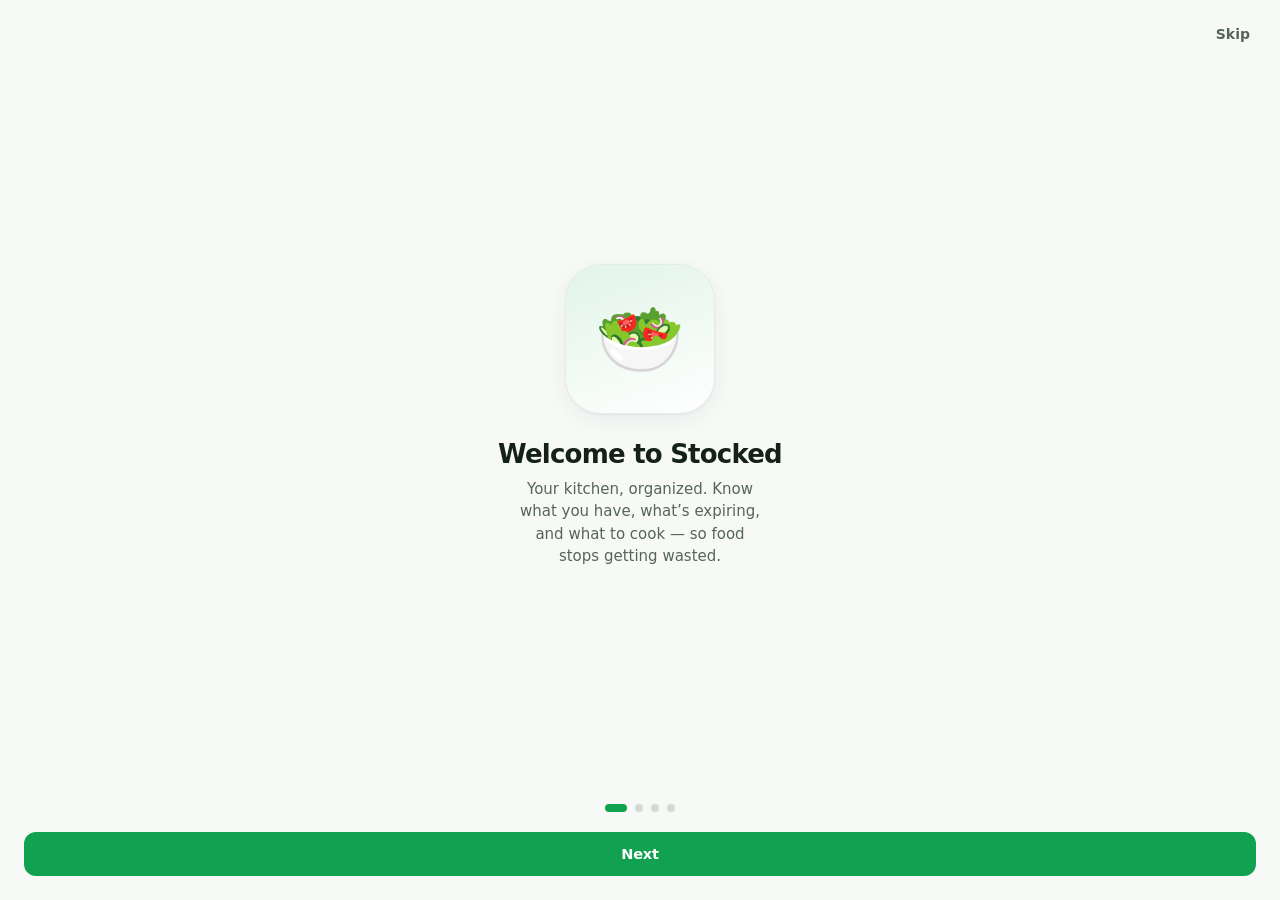
==== index.html @ 8c4aa9e8 "One search box for everything, and cover for the last four batches Search: the pantry box only ever " ====
<!DOCTYPE html>
<html lang="en">
<head>
<meta charset="utf-8">
<meta name="viewport" content="width=device-width, initial-scale=1, viewport-fit=cover">
<meta name="theme-color" content="#F7F9F7" media="(prefers-color-scheme: light)">
<meta name="theme-color" content="#0E1512" media="(prefers-color-scheme: dark)">
<meta name="apple-mobile-web-app-capable" content="yes">
<meta name="apple-mobile-web-app-status-bar-style" content="default">
<meta name="apple-mobile-web-app-title" content="Stocked">
<title>Stocked</title>
<link rel="manifest" href="manifest.webmanifest">
<!-- iOS uses this PNG for the Add-to-Home-Screen icon; it ignores the SVG in the manifest. -->
<link rel="apple-touch-icon" href="apple-touch-icon.png">
<style>
/* ============================================================
   SHELFLIFE — design system
   A clean, modern consumer app. One fresh-green brand colour on a
   soft, green-tinted white. Sans-serif for everything human; the
   mono face is kept only for dates, quantities and codes, where the
   tabular look reads like real packaging. Green is both the brand
   AND the "fresh/good" state — on purpose, the app IS freshness.
   Freshness signal stays a traffic light: green fresh, amber soon,
   red past. Soft elevation, generous radii, consistent spacing.
   ============================================================ */
:root{
  --void:#F7F9F7;       /* app background — clean near-white */
  --fog:#EEF2EE;        /* subtle fill — chips, thumbnails, wells */
  --shelf:#FFFFFF;      /* card surface */
  --rime:#E5ECE5;       /* hairline borders, dividers */
  --rime-hi:#D2DBD2;    /* stronger border */
  --frost:#14211A;      /* primary text — near-black green */
  --vapor:#55655B;      /* secondary text */
  --vapor-dim:#88968C;  /* tertiary text */

  --cold:#12A150;       /* BRAND green — primary actions, active nav, focus */
  --cold-2:#0C7D3C;     /* deeper green — gradients, pressed */
  --cold-soft:#E1F4E8;  /* green tint — soft fills, selected */
  --ink:#FFFFFF;        /* text that sits ON the green accent */
  --chill:#12A150;      /* good — success, nothing-missing */
  --thaw:#E2851F;       /* eat soon — amber */
  --thaw-soft:#FBEEDA;
  --spoil:#DE453D;      /* past date — red */
  --spoil-soft:#FBE5E4;
  --fresh:#2E8B57;      /* fresh — calm green (fresh rails) */

  --mono:ui-monospace,'SF Mono','Cascadia Mono','JetBrains Mono','Roboto Mono',Consolas,monospace;
  --sans:-apple-system,BlinkMacSystemFont,'SF Pro Text','Segoe UI',Roboto,system-ui,sans-serif;

  --pad:16px;
  --r:18px;             /* cards */
  --r-sm:12px;          /* buttons, inputs, small tiles */
  --nav-h:66px;
  --shadow-sm:0 1px 2px rgba(18,50,30,.06);
  --shadow:0 1px 2px rgba(18,50,30,.05),0 6px 20px rgba(18,50,30,.06);
  --shadow-lg:0 10px 34px rgba(18,50,30,.12);
  /* Neutral, not a green halo. Coloured glow shadows read as a template. */
  --shadow-fab:0 6px 16px rgba(18,50,30,.22);

  --glass:rgba(247,249,247,.85);    /* sticky header */
  --glass-nav:rgba(255,255,255,.92);
  --scrim:rgba(255,255,255,.94);    /* pills floating on a photo */
  --t-have-bg:#E8F3EC; --t-have:#1B6E42;
  --t-low-bg:#FDF0DC;  --t-low:#8A5A12;
  --t-out-bg:#FBE9E9;  --t-out:#9B2C2C;
  --t-miss-bg:#EDEFED; --t-miss:#5C6A5C;
}

/* ---- dark ----
   A kitchen at 11pm is the actual use case. Not an inversion: the greens are
   lifted so they still read as "fresh" on a dark ground, the card surface sits
   just above the page rather than below it, and the status colours keep their
   meaning instead of turning into neon. */
@media (prefers-color-scheme:dark){
  :root{
    --void:#0E1512; --fog:#1A241E; --shelf:#151E19; --rime:#243029; --rime-hi:#34423B;
    --frost:#E7EFE9; --vapor:#9AA89F; --vapor-dim:#74837A;
    --cold:#3CC974; --cold-2:#2FA95F; --cold-soft:#15291D; --ink:#07120B;
    --chill:#3CC974; --thaw:#E8A33F; --thaw-soft:#2A2114;
    --spoil:#EE6A60; --spoil-soft:#2C1A18; --fresh:#4FB47A;
    --shadow-sm:0 1px 2px rgba(0,0,0,.4); --shadow:0 2px 10px rgba(0,0,0,.45);
    --shadow-lg:0 12px 36px rgba(0,0,0,.55); --shadow-fab:0 6px 16px rgba(0,0,0,.5);
    --glass:rgba(14,21,18,.86); --glass-nav:rgba(17,25,21,.94); --scrim:rgba(12,20,16,.9);
    --t-have-bg:#14271B; --t-have:#63C98D;
    --t-low-bg:#2A2114;  --t-low:#D9A24B;
    --t-out-bg:#2B1816;  --t-out:#EE8478;
    --t-miss-bg:#212B25; --t-miss:#93A199;
  }
}
:root[data-theme="dark"]{
  --void:#0E1512; --fog:#1A241E; --shelf:#151E19; --rime:#243029; --rime-hi:#34423B;
  --frost:#E7EFE9; --vapor:#9AA89F; --vapor-dim:#74837A;
  --cold:#3CC974; --cold-2:#2FA95F; --cold-soft:#15291D; --ink:#07120B;
  --chill:#3CC974; --thaw:#E8A33F; --thaw-soft:#2A2114;
  --spoil:#EE6A60; --spoil-soft:#2C1A18; --fresh:#4FB47A;
  --shadow-sm:0 1px 2px rgba(0,0,0,.4); --shadow:0 2px 10px rgba(0,0,0,.45);
  --shadow-lg:0 12px 36px rgba(0,0,0,.55); --shadow-fab:0 6px 16px rgba(0,0,0,.5);
  --glass:rgba(14,21,18,.86); --glass-nav:rgba(17,25,21,.94); --scrim:rgba(12,20,16,.9);
  --t-have-bg:#14271B; --t-have:#63C98D;
  --t-low-bg:#2A2114;  --t-low:#D9A24B;
  --t-out-bg:#2B1816;  --t-out:#EE8478;
  --t-miss-bg:#212B25; --t-miss:#93A199;
}
:root[data-theme="light"]{
  --void:#F7F9F7; --fog:#EEF2EE; --shelf:#FFFFFF; --rime:#E5ECE5; --rime-hi:#D2DBD2;
  --frost:#14211A; --vapor:#55655B; --vapor-dim:#88968C;
  --cold:#12A150; --cold-2:#0C7D3C; --cold-soft:#E1F4E8; --ink:#FFFFFF;
  --chill:#12A150; --thaw:#E2851F; --thaw-soft:#FBEEDA;
  --spoil:#DE453D; --spoil-soft:#FBE5E4; --fresh:#2E8B57;
  --shadow-sm:0 1px 2px rgba(18,50,30,.06); --shadow-fab:0 6px 16px rgba(18,50,30,.22);
  --glass:rgba(247,249,247,.85); --glass-nav:rgba(255,255,255,.92); --scrim:rgba(255,255,255,.94);
  --t-have-bg:#E8F3EC; --t-have:#1B6E42;
  --t-low-bg:#FDF0DC;  --t-low:#8A5A12;
  --t-out-bg:#FBE9E9;  --t-out:#9B2C2C;
  --t-miss-bg:#EDEFED; --t-miss:#5C6A5C;
}
*{box-sizing:border-box;-webkit-tap-highlight-color:transparent}
html,body{margin:0;padding:0;background:var(--void);color:var(--frost);font-family:var(--sans);
  overscroll-behavior-y:contain;-webkit-font-smoothing:antialiased;text-rendering:optimizeLegibility}
/* The nav now floats clear of the bottom edge, so content has to clear the
   pill AND the gap under it, or the last card sits behind the glass. */
body{padding-bottom:calc(var(--nav-h) + env(safe-area-inset-bottom) + 24px);min-height:100dvh}
button{font-family:inherit;font-size:inherit;color:inherit;background:none;border:none;cursor:pointer}
input,select,textarea{font-family:var(--sans);font-size:16px;background:var(--shelf);color:var(--frost);
  border:1.5px solid var(--rime-hi);border-radius:var(--r-sm);padding:12px 13px;width:100%;transition:border-color .15s}
input:focus,select:focus,textarea:focus{outline:none;border-color:var(--cold)}
button:focus-visible{outline:2px solid var(--cold);outline-offset:2px}
::placeholder{color:var(--vapor-dim)}

/* ---- type ----
   Monospace is for DATA — barcodes, quantities, dates — where the tabular
   figures do real work. Using it for labels ("3× · COSTCO") is a developer
   habit that reads as a prototype, not a product. Labels are sans with tight
   tracking, which is what shipped apps use. */
.eyebrow{font-size:11px;letter-spacing:.07em;text-transform:uppercase;color:var(--vapor-dim);font-weight:700}
.code{font-family:var(--mono);font-variant-numeric:tabular-nums;font-size:.94em}
h1{font-size:22px;font-weight:800;letter-spacing:-.02em;margin:0;line-height:1.15}
h2{font-size:16px;font-weight:750;letter-spacing:-.01em;margin:0;color:var(--frost)}
h3{font-size:15px;font-weight:700;margin:0;letter-spacing:-.01em}
a{color:var(--cold);text-decoration:none}

/* ---- header ---- */
header{position:sticky;top:0;z-index:20;background:var(--glass);backdrop-filter:saturate(1.4) blur(16px);
  border-bottom:1px solid var(--rime);padding:calc(env(safe-area-inset-top) + 11px) var(--pad) 11px;
  display:flex;align-items:center;gap:9px}
header #title{font-size:20px;font-weight:800;letter-spacing:-.03em}
header .who{display:flex;align-items:center;gap:6px;font-size:18px;
  background:var(--shelf);border:1px solid var(--rime-hi);border-radius:999px;padding:4px 10px}
header #searchBtn{margin-left:auto}
header #searchBtn,header #cartBtn,header #setBtn{font-size:16px;background:var(--shelf);border:1px solid var(--rime);
  border-radius:999px;width:39px;height:39px;display:grid;place-items:center;box-shadow:var(--shadow-sm)}
header #searchBtn:active,header #cartBtn:active,header #setBtn:active{background:var(--fog)}
main{padding:var(--pad);max-width:660px;margin:0 auto}

/* ---- bottom nav, with a raised centre Scan button ---- */
/* A floating pill, not a bar welded to the bottom edge. Every current-looking
   app in the reference set (Grocery Map, Summo, Cozzo) does this, and the
   full-width bar is the single clearest "this was built in 2019" tell.
   The inset also stops the last list row from feeling guillotined. */
nav{position:fixed;bottom:calc(10px + env(safe-area-inset-bottom));left:12px;right:12px;z-index:20;
  height:var(--nav-h);border-radius:22px;background:var(--glass-nav);
  backdrop-filter:saturate(1.4) blur(20px);border:1px solid var(--rime);
  box-shadow:0 6px 24px rgba(18,50,30,.13);display:flex;padding:0 4px}
@media (prefers-color-scheme:dark){nav{box-shadow:0 6px 24px rgba(0,0,0,.45)}}
:root[data-theme="dark"] nav{box-shadow:0 6px 24px rgba(0,0,0,.45)}
nav button{flex:1;display:flex;flex-direction:column;align-items:center;justify-content:center;gap:4px;
  color:var(--vapor-dim);font-size:10px;font-weight:650;letter-spacing:.01em;
  border-radius:18px;margin:5px 2px}
nav button svg{width:23px;height:23px;stroke:currentColor;fill:none;stroke-width:1.7}
/* Five labels inside an inset pill is tight; a wrapping label pushes the row
   two lines tall and breaks the whole bar. Never wrap — shrink instead. */
nav button span{white-space:nowrap;max-width:100%;overflow:hidden;text-overflow:ellipsis}
nav button .ni{position:relative;display:block;line-height:0;overflow:visible}
nav button .nb{position:absolute;top:-4px;right:-9px;min-width:16px;height:16px;padding:0 4px;
  border-radius:999px;background:var(--thaw);color:#fff;font-size:9.5px;font-weight:800;
  display:grid;place-items:center;line-height:1;box-shadow:0 0 0 2px var(--glass-nav)}
/* Active tab is a filled pill, the way the references mark it — colour alone
   on a 10px label is not a strong enough signal at arm's length. */
nav button[aria-current="page"]{color:var(--cold);background:var(--cold-soft)}
nav button.fab svg{width:auto;height:24px;stroke:#fff;stroke-width:1.9;box-sizing:content-box;padding:13px;
  background:var(--cold);border-radius:50%;box-shadow:var(--shadow-fab);
  margin-top:-20px;border:4px solid var(--void)}
nav button.fab{color:var(--cold)}
nav button.fab[aria-current="page"] svg{filter:brightness(1.05)}

/* ---- item row: photo, name, freshness rail + date stamp ---- */
.item{position:relative;display:flex;align-items:center;gap:12px;background:var(--shelf);
  border:1px solid var(--rime);border-radius:var(--r);padding:11px 12px 11px 18px;margin-bottom:9px;
  overflow:hidden}
.item::before{content:"";position:absolute;left:0;top:0;bottom:0;width:5px;background:var(--rail,var(--vapor-dim))}
.item .thumb{position:relative;width:48px;height:48px;flex:0 0 auto;border-radius:12px;overflow:hidden;
  background:var(--fog);border:1px solid var(--rime);display:grid;place-items:center}
/* contain + a little padding, to match the big tiles exactly. With cover the
   same photo was centre-cropped here and whole there, so flipping between
   photo and compact view reframed everything.
   Pinned with position:absolute because the parent is a place-items:center
   grid — a centred grid item is sized by its CONTENT, so height:100% never
   resolved, the image laid out at its natural aspect and simply overflowed
   the box to be clipped. object-fit had nothing to act on. */
.item .thumb img{position:absolute;inset:0;width:100%;height:100%;object-fit:contain;display:block;padding:3px}
.item .thumb .ph{font-size:18px;font-weight:700;color:var(--vapor-dim);text-transform:uppercase}
.item .thumb .emoji{font-size:26px;line-height:1}
.item .body{flex:1;min-width:0}
.item .nm{font-size:15px;font-weight:650;letter-spacing:-.01em;white-space:nowrap;overflow:hidden;text-overflow:ellipsis}
.item .meta{display:flex;gap:8px;align-items:baseline;margin-top:3px}
.stamp{font-size:11.5px;letter-spacing:0;color:var(--rail,var(--vapor));font-weight:650}
.qty{font-size:11.5px;color:var(--vapor);white-space:nowrap;font-variant-numeric:tabular-nums}
.item .act{display:flex;gap:6px;flex-shrink:0}
.item .act button{width:35px;height:35px;border:1px solid var(--rime-hi);border-radius:10px;
  display:grid;place-items:center;color:var(--vapor);font-size:17px;line-height:1;background:var(--shelf)}
.item .act button:active{background:var(--fog)}
.item .act button.plus{color:var(--cold);border-color:var(--cold);background:var(--cold-soft)}

.pips{display:inline-flex;gap:2px;vertical-align:middle}
.pips i{width:5px;height:12px;border-radius:2px;background:var(--rime-hi)}
.pips i.on{background:var(--rail,var(--cold))}

/* ---- cards & buttons ---- */
.card{background:var(--shelf);border:1px solid var(--rime);border-radius:var(--r);padding:16px;margin-bottom:11px}
/* Flat fill, no gradient, no coloured glow. A green button that casts a green
   shadow is a template signature — real buttons cast neutral shadows or none. */
.btn{background:var(--cold);color:var(--ink);border-radius:var(--r-sm);padding:14px 16px;
  font-size:14.5px;font-weight:700;letter-spacing:-.01em;width:100%;
  display:flex;align-items:center;justify-content:center;gap:9px;
  text-align:center;transition:transform .08s,filter .12s;box-shadow:none}
.btn.ghost{background:var(--shelf);color:var(--frost);border:1.5px solid var(--rime-hi);box-shadow:none}
.btn.cold{background:var(--cold);color:var(--ink);box-shadow:none}
.btn.danger{color:var(--spoil);border-color:var(--t-out-bg);background:var(--shelf)}
/* Sheet menus read as a list of choices, so they left-align with the icon
   acting as the bullet — the pattern every iOS/Android action sheet uses. */
.btn.left{justify-content:flex-start;gap:12px;padding-left:15px}
.btn.ghost.on{border-color:var(--cold);color:var(--cold);background:var(--cold-soft)}
/* Appearance options: a real labelled choice rather than three bare chips, so
   "Match my phone" doesn't need guessing at. */
/* text-align:left is not redundant: .btn centres its text, and .left only
   changes the flex justification, so without this the labels sat centred
   next to a left-hand tick. */
.topt{height:auto;padding:12px 14px;margin-bottom:8px;align-items:flex-start;gap:11px;font-weight:600;text-align:left}
.topt .tk{width:20px;flex:0 0 auto;display:grid;place-items:center;color:var(--cold);margin-top:1px}
.topt b{display:block;font-size:14.5px;font-weight:750}
.topt .td{display:block;font-size:12.5px;font-weight:500;color:var(--vapor);line-height:1.45;margin-top:2px;white-space:normal}
.topt.on .td{color:var(--cold)}
.btn.ghost.on .ico{fill:currentColor}
.ico{flex:0 0 auto;display:block}
.chip .ico,.sect .ico{margin-right:-1px}
.btn.sm{padding:10px 12px;font-size:13px;border-radius:10px;width:auto}
.btn:active{transform:translateY(1px)}
.btn.cold:active{filter:brightness(.96)}
.btn:disabled{opacity:.45}
.row{display:flex;gap:9px}
.aisle-drag{cursor:grab}
.aisle-drag .grip{color:var(--vapor-dim);display:flex;flex:0 0 auto;touch-action:none}
.aisle-drag.dragging{opacity:.4}
.aisle-drag.drag-over{background:var(--fog);border-radius:var(--r-sm)}
label{display:block;margin-bottom:15px}
label .lbl{font-size:11px;font-weight:700;letter-spacing:.02em;text-transform:uppercase;color:var(--vapor);display:block;margin-bottom:7px}

.chips{display:flex;gap:7px;overflow-x:auto;padding:2px 0 11px;scrollbar-width:none;-webkit-overflow-scrolling:touch}
.chips::-webkit-scrollbar{display:none}
.chip{flex-shrink:0;font-size:12.5px;font-weight:650;padding:8px 14px;border-radius:999px;
  border:1.5px solid var(--rime-hi);color:var(--vapor);white-space:nowrap;background:var(--shelf);
  display:inline-flex;align-items:center;gap:5px}
.chip[aria-pressed="true"]{background:var(--cold);color:var(--ink);border-color:var(--cold)}

/* Quieter than the usual generated empty state: a muted icon at text scale,
   one line of plain fact, and a single action if there is one. A 58px emoji
   over two lines of encouragement is decoration where an instruction belongs. */
.empty{text-align:center;padding:46px 20px;color:var(--vapor-dim)}
.empty .ei{width:34px;height:34px;margin:0 auto 12px;color:var(--rime-hi)}
.empty .ei svg{width:34px;height:34px;stroke-width:1.4}
.empty .big{font-size:15.5px;font-weight:700;color:var(--frost);margin-bottom:5px;letter-spacing:-.01em}
.empty .sub{font-size:13.5px;line-height:1.5;max-width:32ch;margin:0 auto}

/* ---- home dashboard ---- */
.greet{margin:2px 0 16px}
.greet .hi{font-size:24px;font-weight:800;letter-spacing:-.03em}
.greet .dt{font-size:13px;color:var(--vapor);font-weight:600;margin-top:2px}
.stats{display:grid;grid-template-columns:repeat(3,1fr);gap:10px;margin-bottom:22px}
.stat{background:var(--shelf);border:1px solid var(--rime);border-radius:var(--r);padding:14px 12px;text-align:center}
.stat .num{font-size:24px;font-weight:800;letter-spacing:-.03em;font-variant-numeric:tabular-nums;line-height:1}
.stat .lbl{font-size:10.5px;font-weight:700;letter-spacing:.03em;text-transform:uppercase;color:var(--vapor-dim);margin-top:6px}
/* ---- dashboard: at a glance ----
   Four hard numbers above the fold. "Rescued" is the one that means the app
   did something — food you finished before it turned, counted for the month. */
.glance{display:grid;grid-template-columns:repeat(4,1fr);gap:1px;background:var(--rime);
  border:1px solid var(--rime);border-radius:var(--r);overflow:hidden;margin-bottom:22px}
.glance .gc{background:var(--shelf);padding:13px 8px;text-align:center}
.glance .gn{font-size:21px;font-weight:800;letter-spacing:-.035em;font-variant-numeric:tabular-nums;line-height:1}
.glance .gl{font-size:10px;font-weight:700;letter-spacing:.05em;text-transform:uppercase;
  color:var(--vapor-dim);margin-top:6px}

/* quick capture — the three ways in, always one tap from the home screen */
.qa{display:grid;grid-template-columns:repeat(3,1fr);gap:9px;margin-bottom:14px}
.qa button{background:var(--shelf);border:1px solid var(--rime);border-radius:var(--r-sm);
  padding:13px 6px;display:flex;flex-direction:column;align-items:center;gap:7px;
  font-size:12px;font-weight:700;color:var(--frost)}
.qa button:active{background:var(--fog)}
.qa button .ico{color:var(--cold)}

.section{margin-bottom:24px}
.section-head{display:flex;align-items:baseline;justify-content:space-between;margin:0 0 11px}
.section-head .more{font-size:13px;font-weight:650;color:var(--cold)}
.hscroll{display:flex;gap:11px;overflow-x:auto;scrollbar-width:none;-webkit-overflow-scrolling:touch;margin:0 calc(var(--pad)*-1);padding:2px var(--pad) 6px}
.hscroll::-webkit-scrollbar{display:none}
.foodcard{flex:0 0 118px;background:var(--shelf);border:1px solid var(--rime);border-radius:var(--r);overflow:hidden}
.foodcard .top{position:relative;height:80px;display:grid;place-items:center;background:var(--fog);font-size:38px}
.foodcard .top img{position:absolute;inset:0;width:100%;height:100%;object-fit:contain;padding:5px}
.foodcard .lo{padding:9px 10px 11px}
.foodcard .fn{font-size:13px;font-weight:650;white-space:nowrap;overflow:hidden;text-overflow:ellipsis;letter-spacing:-.01em}
.foodcard .fd{font-size:11px;font-weight:650;margin-top:3px;letter-spacing:0}
.qa{display:grid;grid-template-columns:repeat(4,1fr);gap:10px}
.qa button{background:var(--shelf);border:1px solid var(--rime);border-radius:var(--r);padding:14px 6px 11px;
  display:flex;flex-direction:column;align-items:center;gap:7px;box-shadow:var(--shadow-sm)}
.qa button:active{background:var(--fog)}
.qa .qi{width:42px;height:42px;border-radius:13px;display:grid;place-items:center;background:var(--cold-soft);font-size:20px}
.qa .ql{font-size:11px;font-weight:650;color:var(--frost);letter-spacing:-.01em}

/* ---- pills (missing / uses) ---- */
.pill{display:inline-block;font-size:11.5px;font-weight:600;padding:4px 10px;border-radius:999px;margin:0 5px 5px 0;
  background:var(--fog);color:var(--vapor)}
.pill.miss{background:var(--thaw-soft);color:var(--thaw)}
.pill.ok{background:var(--cold-soft);color:var(--cold)}

/* ---- recipe cards ---- */
.recipe-card{background:var(--shelf);border:1px solid var(--rime);border-radius:var(--r);overflow:hidden;margin-bottom:12px}
.recipe-card .banner{height:120px;display:flex;align-items:center;justify-content:center;font-size:46px;
  background:linear-gradient(150deg,var(--cold-soft),var(--shelf));position:relative}
.recipe-card .banner.photo{background-size:cover;background-position:center;background-repeat:no-repeat}
.recipe-card .banner .badge{position:absolute;top:10px;right:10px;font-size:11px;font-weight:700;padding:5px 10px;border-radius:999px;background:var(--scrim);box-shadow:var(--shadow-sm)}
.recipe-card .banner .badge.ok{color:var(--cold-2)}
.recipe-card .banner .badge.miss{color:var(--t-low)}
/* the have/total ratio, bottom-left of the photo where it can't fight the badge */
.recipe-card .banner .ratio{position:absolute;bottom:10px;left:10px;font-size:12px;font-weight:800;
  padding:4px 9px;border-radius:999px;background:rgba(20,33,26,.82);color:#fff;
  font-variant-numeric:tabular-nums;letter-spacing:.01em}
.recipe-card .rc-body{padding:14px 15px 15px}
.recipe-card .rc-body h3{margin-bottom:4px}
.recipe-card .rc-meta{font-size:11.5px;font-weight:650;color:var(--vapor-dim);letter-spacing:0;margin-bottom:10px}
.recipe-card .rc-act{display:flex;gap:8px;margin-top:12px;flex-wrap:wrap}

/* ---- tiles: the app's main visual unit ----
   Name on TOP, big photo underneath. A 48px thumbnail beside a line of text
   makes you read the app; a large photo lets you recognise it. Two up on a
   phone is the sweet spot — big enough to identify at a glance, dense enough
   that a real shopping list doesn't turn into a mile of scrolling. */
.tiles{display:grid;grid-template-columns:repeat(2,1fr);gap:12px;margin-bottom:14px}
.tiles.one{grid-template-columns:1fr}
/* Flat surface + hairline. Elevation is a signal that something FLOATS above
   the page — sheets, the FAB, a toast. When every card carries the same
   shadow it stops meaning anything and just muddies the screen. */
.tile{position:relative;background:var(--shelf);border:1px solid var(--rime);border-radius:var(--r);
  overflow:hidden;display:flex;flex-direction:column;text-align:left;width:100%}
.tile .tt{padding:11px 12px 9px}
.tile .tn{font-size:15px;font-weight:750;letter-spacing:-.015em;line-height:1.25;
  display:-webkit-box;-webkit-line-clamp:2;-webkit-box-orient:vertical;overflow:hidden}
/* Reserve two lines in the grid so a wrapping name doesn't shove its photo
   out of line with the tile beside it. */
.tiles:not(.one) .tile .tn{min-height:2.5em}
.tile .tm{font-size:10.5px;letter-spacing:.04em;color:var(--vapor);margin-top:5px;font-weight:600;
  display:flex;flex-wrap:wrap;gap:4px;align-items:center;min-height:20px}
/* 4:3, not square: a square photo in a two-up grid makes each tile ~430px
   tall, so a real shopping list turns into a mile of scrolling. This keeps
   the photo big enough to recognise while fitting ~3 rows on a phone. */
/* flex:0 0 auto or the grid's equal-height stretch overrides aspect-ratio and
   one tile's photo box silently grows taller than its neighbour's — which is
   what made the same photo look framed differently in two tiles side by side. */
.tile .tp{position:relative;aspect-ratio:4/3;flex:0 0 auto;background:var(--fog);display:grid;place-items:center;overflow:hidden}
.tiles.one .tp{aspect-ratio:16/9}
/* contain, not cover: a real product/shelf photo is rarely 4:3, and cropping
   it to fit was cutting off the very thing the tile exists to show. The fog
   background letterboxes whatever's left over instead of guessing what to lose.
   Padded slightly so a photo never touches the tile edge. */
.tile .tp img{position:absolute;inset:0;width:100%;height:100%;object-fit:contain;display:block;padding:6px}
/* A contained photo always leaves bars somewhere — grocery pack shots are
   never 4:3. Filling those bars with a blurred, scaled copy of the photo
   itself means every shape looks deliberate instead of broken, and it works
   in both themes: a white pack shot no longer slams a white slab into a dark
   screen, and a full-bleed snapshot gets a halo of its own colour. */
.tile .tp img.bg,.item .thumb img.bg,.foodcard .top img.bg{
  object-fit:cover;padding:0;filter:blur(16px) saturate(1.35);transform:scale(1.25);opacity:.6}
.item .thumb img.bg{filter:blur(7px) saturate(1.35)}
@media (prefers-reduced-motion:reduce){.tile .tp img.bg{filter:blur(16px)}}
.tile .tp .emoji{font-size:46px;line-height:1}
.tiles.one .tp .emoji{font-size:64px}
.tile .tb{position:absolute;top:8px;left:8px;font-size:11px;font-weight:700;padding:5px 9px;
  border-radius:999px;background:var(--scrim);color:var(--frost);letter-spacing:0;
  box-shadow:0 1px 3px rgba(18,50,30,.16)}
/* margin-top:auto pins the check row to the bottom, so when a row's tiles end
   up different heights the slack lands in one place instead of stretching the photo. */
.tile .tc{display:flex;align-items:center;gap:9px;padding:11px 12px;border-top:1px solid var(--rime);
  font-size:13.5px;font-weight:700;color:var(--vapor);background:var(--shelf);width:100%;margin-top:auto}
.tile .tc .box{width:24px;height:24px;border-radius:8px;border:2px solid var(--rime-hi);
  display:grid;place-items:center;color:#fff;font-size:14px;flex:0 0 auto;background:var(--shelf)}
.tile .tc:active{background:var(--fog)}
.tile.done{opacity:.6}

/* Split −/+ footer. The best interaction idea in the reference set: the two
   things you actually do to a thing you own are permanently on screen and
   thumb-sized, instead of hiding behind a tap-through or a swipe nobody
   discovers. Red left, green right, quantity between them. */
.tile .tq{display:flex;align-items:stretch;border-top:1px solid var(--rime);margin-top:auto;
  background:var(--shelf);width:100%;overflow:hidden}
.tile .tq button{flex:0 0 42%;display:grid;place-items:center;padding:10px 0;
  font-size:17px;font-weight:800;line-height:1}
.tile .tq button svg{width:17px;height:17px;stroke-width:2.4;stroke:currentColor;fill:none}
.tile .tq .mn{color:var(--spoil);background:var(--spoil-soft)}
.tile .tq .pl{color:var(--t-have);background:var(--t-have-bg)}
.tile .tq .mn:active{filter:brightness(.94)}
.tile .tq .pl:active{filter:brightness(.94)}
.tile .tq .qn{flex:1;display:grid;place-items:center;font-size:13px;font-weight:800;
  color:var(--frost);font-variant-numeric:tabular-nums}

/* Stat tiles — icon, big number, tiny caps label, tinted by what it means.
   Three across, above the content, readable in about a second. */
.stats{display:grid;grid-template-columns:repeat(3,1fr);gap:9px;margin-bottom:14px}
.stat{border-radius:14px;padding:11px 8px 10px;text-align:center;border:1px solid transparent}
.stat .sv{font-size:23px;font-weight:800;letter-spacing:-.02em;line-height:1.1}
.stat .sl{font-size:9.5px;font-weight:700;letter-spacing:.07em;text-transform:uppercase;
  margin-top:3px;opacity:.8}
.stat.a{background:var(--t-have-bg);color:var(--t-have)}
.stat.b{background:var(--t-low-bg);color:var(--t-low)}
.stat.c{background:var(--t-out-bg);color:var(--t-out)}

/* Location cards. Real photographs of the actual fridge/pantry/freezer — the
   single choice that makes the reference apps feel tangible rather than
   generated. Taller than a product tile because it's a place, not a thing. */
.locs{display:grid;grid-template-columns:repeat(2,1fr);gap:12px;margin-bottom:16px}
.loc{position:relative;border-radius:var(--r);overflow:hidden;border:1px solid var(--rime);
  background:var(--shelf);text-align:left;width:100%;display:block}
.loc .lp{position:relative;aspect-ratio:5/4;background:var(--fog);display:grid;place-items:center;overflow:hidden}
.loc .lp img{position:absolute;inset:0;width:100%;height:100%;object-fit:cover;display:block}
.loc .lp .emoji{font-size:40px;line-height:1;opacity:.55}
.loc .lt{padding:10px 12px 11px}
.loc .ln{font-size:15px;font-weight:750;letter-spacing:-.015em}
.loc .lm{font-size:11.5px;color:var(--vapor);margin-top:3px;font-weight:600}
.loc .lm .warn{color:var(--thaw)}
.loc .lc{position:absolute;top:8px;right:8px;font-size:11px;font-weight:800;padding:4px 9px;
  border-radius:999px;background:var(--scrim);color:var(--frost)}
.loc .lx{position:absolute;bottom:8px;right:8px;width:30px;height:30px;border-radius:50%;
  background:var(--scrim);display:grid;place-items:center;color:var(--frost);
  box-shadow:0 1px 4px rgba(18,50,30,.2)}
.loc .lx svg{width:15px;height:15px;stroke:currentColor;fill:none;stroke-width:1.9}

/* Review row for a bulk import: keep-or-drop, the name, and a count you can
   correct. The count is the field the model gets wrong most often. */
.revrow{display:flex;gap:10px;align-items:center;margin-bottom:9px}
.revrow input[type=checkbox]{width:19px;height:19px;flex:0 0 auto}
.revrow .rn{flex:1;font-size:14px;font-weight:600;min-width:0;overflow:hidden;text-overflow:ellipsis}
.revrow .rq{width:58px;flex:0 0 auto;text-align:center;font-size:14px;padding:7px 4px}
.hintline{display:block;font-size:11.5px;font-weight:500;color:var(--vapor-dim);margin-top:2px}

/* ---- shopping: missed items and the running total ---- */
.missed{background:var(--thaw-soft);border-radius:var(--r);padding:11px 12px 12px;margin-bottom:12px}
.missed .mh{font-size:11px;font-weight:800;letter-spacing:.05em;text-transform:uppercase;
  color:var(--thaw);display:flex;align-items:center;gap:6px;margin-bottom:9px}
.missed .mh svg{stroke:currentColor;fill:none;stroke-width:2}
.missed .mp{display:flex;flex-wrap:wrap;gap:7px}
.mpill{background:var(--shelf);border:1px solid var(--rime-hi);border-radius:999px;
  padding:7px 12px;font-size:13px;font-weight:700;color:var(--frost);display:inline-flex;
  align-items:center;gap:7px}
.mpill i{font-style:normal;color:var(--cold);font-weight:800;font-size:15px}
.mpill .lq{color:var(--vapor-dim);font-weight:600;font-size:11.5px}
.missed.low{background:var(--cold-soft)}
.missed.low .mh{color:var(--cold-2)}
.missed.due{background:var(--fog)}
.missed.due .mh{color:var(--vapor)}
.mpill:active{background:var(--fog)}
.total{background:var(--shelf);border:1px solid var(--rime);border-radius:var(--r);
  padding:12px 14px 13px;margin-bottom:12px}
.total .tl{display:flex;justify-content:space-between;align-items:baseline;font-size:13px;
  font-weight:650;color:var(--vapor)}
.total .tl b{font-size:21px;font-weight:800;color:var(--frost);font-variant-numeric:tabular-nums}
.total .tl.sub{font-size:11.5px;color:var(--vapor-dim);margin-top:7px}
.total .tbar{height:7px;border-radius:999px;background:var(--fog);overflow:hidden;margin-top:9px}
.total .tbar i{display:block;height:100%;background:var(--cold);border-radius:999px;
  transition:width .25s ease}
.tag.price{background:var(--fog);color:var(--vapor)}

/* ---- the store map ---- */
.maphead{display:flex;align-items:center;gap:11px;margin-bottom:12px}
.maphead .mb{width:38px;height:38px;border-radius:11px;display:grid;place-items:center;
  color:#fff;font-size:15px;font-weight:800;flex:0 0 auto}
.maphead .mt{display:flex;flex-direction:column;min-width:0}
.maphead .mt b{font-size:16px;font-weight:750;letter-spacing:-.015em}
.maphead .mt i{font-style:normal;font-size:12px;color:var(--vapor);font-weight:600;margin-top:1px}
.amap{display:flex;flex-direction:column;gap:9px}
.ab{border-radius:14px;padding:11px 12px 12px;border:1px solid var(--rime)}
.ab .ah{display:flex;align-items:center;gap:8px;font-size:13.5px;font-weight:800;
  color:var(--frost);letter-spacing:-.01em}
.ab .an{width:21px;height:21px;border-radius:7px;background:var(--scrim);color:var(--frost);
  font-size:11px;font-weight:800;display:grid;place-items:center;flex:0 0 auto}
.ab .are{margin-left:auto;color:var(--vapor);width:26px;height:26px;display:grid;place-items:center;
  border-radius:8px;flex:0 0 auto}
.ab .are svg{stroke:currentColor;fill:none;stroke-width:1.9}
.ab .al{display:flex;flex-wrap:wrap;gap:6px;margin-top:9px}
.ab .ai{background:var(--scrim);border-radius:999px;padding:4px 10px;font-size:12px;
  font-weight:650;color:var(--frost)}
/* Two-up segmented control — the iOS idiom for "same content, other view". */
/* What was actually typed, kept visible under a translation — so the person
   who wrote "cilantro" can still tell it's their line. */
.item .orig{font-size:11px;color:var(--vapor-dim);font-weight:500;margin-top:1px}

/* ---- lifetime impact ---- */
.impact .irow{display:flex;justify-content:space-between;align-items:baseline;
  font-size:13.5px;font-weight:650;color:var(--vapor);padding:5px 0}
.impact .irow b{font-size:17px;font-weight:800;color:var(--frost);font-variant-numeric:tabular-nums}
.impact .irow.sub{font-size:12px;color:var(--vapor-dim)}
.impact .irow.sub b{font-size:13px;color:var(--vapor)}
.impact .ibar{height:9px;border-radius:999px;background:var(--spoil-soft);overflow:hidden;margin:9px 0 4px}
.impact .ibar i{display:block;height:100%;background:var(--chill);border-radius:999px}

/* ---- list progress + who's sharing it ---- */
.prog{display:flex;align-items:center;gap:11px;margin-bottom:12px}
.faces{display:flex;flex:0 0 auto}
.face{width:27px;height:27px;border-radius:50%;background:var(--cold-soft);color:var(--cold-2);
  font-size:12px;font-weight:800;display:grid;place-items:center;border:2px solid var(--void);
  margin-left:-7px}
.face:first-child{margin-left:0}
.pgrow{display:flex;align-items:center;gap:9px;flex:1;min-width:0}
.pgbar{flex:1;height:7px;border-radius:999px;background:var(--fog);overflow:hidden}
.pgbar i{display:block;height:100%;background:var(--cold);border-radius:999px;transition:width .25s ease}
.prog b{font-size:12px;font-weight:800;color:var(--vapor);flex:0 0 auto;font-variant-numeric:tabular-nums}

/* ---- expiry calendar ---- */
.calnav{display:flex;align-items:center;justify-content:space-between;margin-bottom:14px}
.calnav b{font-size:17px;font-weight:750;letter-spacing:-.015em}
.calnav button{width:38px;height:38px;border-radius:50%;background:var(--fog);color:var(--frost);
  display:grid;place-items:center}
.calnav button svg{stroke:currentColor;fill:none;stroke-width:2}
.cal{display:grid;grid-template-columns:repeat(7,1fr);gap:5px}
.cd{text-align:center;font-size:10.5px;font-weight:800;color:var(--vapor-dim);
  letter-spacing:.05em;padding-bottom:4px}
.cc{aspect-ratio:1;border-radius:11px;background:var(--fog);display:flex;flex-direction:column;
  align-items:center;justify-content:center;gap:2px;position:relative}
.cc.empty{background:transparent}
.cc .dn{font-size:13px;font-weight:700;color:var(--vapor)}
.cc .dc{font-size:9.5px;font-weight:800;padding:1px 6px;border-radius:999px;
  background:var(--scrim);color:var(--frost)}
/* A day with food on it is tinted by the worst thing on it, so a bad week is
   visible as a block of colour before you read a single number. */
.cc.has .dn{color:var(--frost);font-weight:800}
.cc.has.have{background:var(--t-have-bg)}
.cc.has.low{background:var(--t-low-bg)}
.cc.has.out{background:var(--t-out-bg)}
.cc.today{outline:2px solid var(--cold);outline-offset:-2px}
.cc.has:active{filter:brightness(.95)}

/* Recipe credentials: source, your stars, how many times you've cooked it. */
.rc-cred{display:flex;flex-wrap:wrap;align-items:center;gap:10px;margin:5px 0 8px;
  font-size:11.5px;font-weight:650;color:var(--vapor-dim)}
.rc-cred .rc-src{display:inline-flex;align-items:center;gap:4px}
.rc-cred .rc-src svg{stroke:currentColor;fill:none;stroke-width:2}
.rc-cred .rc-stars{color:var(--thaw);letter-spacing:.06em}
.rc-cred .rc-made{color:var(--cold)}
.rate{display:flex;gap:5px;margin-top:4px}
.rate button{font-size:25px;line-height:1;color:var(--rime-hi);padding:2px 1px}
.rate button.on{color:var(--thaw)}

/* "or" divider — a rule with the word sitting in a gap in it. */
.hr{display:flex;align-items:center;gap:10px;margin:16px 0 4px;color:var(--vapor-dim);
  font-size:11.5px;font-weight:700;letter-spacing:.06em;text-transform:uppercase}
.hr::before,.hr::after{content:"";flex:1;height:1px;background:var(--rime)}
textarea{width:100%;font:inherit;font-size:15px;padding:11px 12px;border-radius:var(--r-sm);
  border:1px solid var(--rime-hi);background:var(--shelf);color:var(--frost);resize:vertical}
.seg{display:flex;gap:4px;background:var(--fog);border-radius:12px;padding:4px;margin-bottom:12px}
.seg button{flex:1;display:flex;align-items:center;justify-content:center;gap:6px;padding:8px 0;
  border-radius:9px;font-size:13.5px;font-weight:700;color:var(--vapor)}
.seg button svg{stroke:currentColor;fill:none;stroke-width:1.9}
.seg button[aria-selected="true"]{background:var(--shelf);color:var(--frost);box-shadow:var(--shadow-sm)}
.swatches{display:grid;grid-template-columns:repeat(8,1fr);gap:8px}
.sw{aspect-ratio:1;border-radius:50%;border:3px solid transparent}
.sw.on{border-color:var(--frost);box-shadow:0 0 0 2px var(--shelf) inset}

/* ---- the map ---- */
.zonewrap{position:relative;border-radius:var(--r);overflow:hidden;border:1px solid var(--rime);
  background:var(--fog);line-height:0}
.zonewrap img{width:100%;height:auto;display:block}
.zonewrap.placing{outline:3px solid var(--cold);outline-offset:-3px;cursor:crosshair}
.zhint{position:absolute;left:50%;top:12px;transform:translateX(-50%);z-index:3;
  background:var(--cold);color:var(--ink);font-size:12.5px;font-weight:750;padding:7px 13px;
  border-radius:999px;line-height:1.2;white-space:nowrap;box-shadow:0 2px 10px rgba(0,0,0,.25)}
/* A pin is a dot plus a label that sits under it. Translated by -50% on x so
   the dot lands exactly where the finger did, not up-left of it. */
.pin{position:absolute;transform:translate(-50%,-50%);z-index:2;display:flex;
  flex-direction:column;align-items:center;gap:3px;padding:0}
.pin .pd{width:17px;height:17px;border-radius:50%;border:3px solid #fff;
  box-shadow:0 1px 5px rgba(0,0,0,.4);display:block}
.pin .pl{font-size:10.5px;font-weight:750;color:#fff;background:rgba(0,0,0,.62);
  padding:2px 7px;border-radius:999px;white-space:nowrap;max-width:120px;overflow:hidden;
  text-overflow:ellipsis;backdrop-filter:blur(3px)}
.pin.have .pd{background:var(--chill)}
.pin.low  .pd{background:var(--thaw)}
.pin.out  .pd{background:var(--spoil)}
.pin:active{transform:translate(-50%,-50%) scale(1.14)}

/* ---- insights ---- */
.duo{display:grid;grid-template-columns:1fr 1fr;gap:12px;margin-bottom:14px}
.card{background:var(--shelf);border:1px solid var(--rime);border-radius:var(--r);padding:14px;margin-bottom:14px}
.dcard{padding:14px 10px 12px;text-align:center;margin:0}
.dn{width:100%;max-width:132px;height:auto;display:block;margin:0 auto}
.dn .dv{text-anchor:middle;font-size:21px;font-weight:800;fill:var(--frost)}
.dn .ds{text-anchor:middle;font-size:9px;font-weight:700;fill:var(--vapor);letter-spacing:.06em;text-transform:uppercase}
.dcard .dl{margin-top:8px;font-size:12.5px;font-weight:650;color:var(--vapor)}
.banner{padding:12px 14px;font-size:13.5px;color:var(--vapor);background:var(--cold-soft);border-color:transparent}
.banner b{color:var(--cold);font-size:16px}
/* Bars are sized against the largest value, not the total — otherwise one
   dominant item squashes everything under it into invisible slivers. */
.ranks{display:flex;flex-direction:column;gap:8px}
.rk{display:flex;align-items:center;gap:9px}
.rb{height:30px;border-radius:8px;display:flex;align-items:center;padding:0 9px;min-width:0}
.rb span{font-size:12.5px;font-weight:700;color:#fff;white-space:nowrap;overflow:hidden;
  text-overflow:ellipsis;text-shadow:0 1px 2px rgba(0,0,0,.22)}
.rk b{font-size:12.5px;font-weight:800;color:var(--vapor);flex:0 0 auto;font-variant-numeric:tabular-nums}
.tile.done .tn{text-decoration:line-through;color:var(--vapor)}
.tile.done .tc .box{background:var(--fresh);border-color:var(--fresh)}
.tile.sel{border-color:var(--cold);box-shadow:0 0 0 3px var(--cold-soft)}
/* "got" = just added, still wanted. Distinct from "done" (crossed off): a
   thing you just put ON your list shouldn't render as struck through. */
.tile.got{border-color:var(--fresh)}
.tile.got .tc{color:var(--fresh)}
.tile.got .tc .box{background:var(--fresh);border-color:var(--fresh)}

/* A tap that quietly succeeds reads as a tap that did nothing. */
@keyframes tpop{0%{transform:scale(.55);opacity:.3}55%{transform:scale(1.2)}100%{transform:scale(1);opacity:1}}
.tile .tc .box.pop{animation:tpop .34s cubic-bezier(.2,.9,.3,1.35)}
@keyframes tflash{from{background:var(--cold-soft)}to{background:var(--shelf)}}
.tile.added{animation:tflash .9s ease-out}
/* Checked items leave rather than teleport into another section. Without the
   transition the list just silently rearranges and you lose your place. */
@keyframes tleave{to{opacity:0;transform:scale(.94)}}
.tile.leaving{animation:tleave .22s ease-in forwards;pointer-events:none}
.tiles{transition:none}
@media (prefers-reduced-motion:reduce){
  .tile .tc .box.pop,.tile.added,.tile.leaving{animation:none}
  .tile.leaving{opacity:0}
}
/* 36px, not 29 — this sits on a photo that is itself tappable, so a near
   miss used to open a file picker instead of doing what you asked. */
.tile .tx{position:absolute;top:7px;right:7px;width:36px;height:36px;border-radius:999px;
  background:var(--scrim);box-shadow:0 1px 3px rgba(18,50,30,.16);
  display:grid;place-items:center;color:var(--vapor);line-height:1}

/* status tags — the "you're out of this" signal, read at a glance */
.tag{display:inline-flex;align-items:center;gap:4px;font-size:11px;font-weight:750;
  padding:4px 9px;border-radius:999px;letter-spacing:.01em;white-space:nowrap}
.tag.have{background:var(--t-have-bg);color:var(--t-have)}
.tag.low{background:var(--t-low-bg);color:var(--t-low)}
.tag.out{background:var(--t-out-bg);color:var(--t-out)}
.tag.miss{background:var(--t-miss-bg);color:var(--t-miss)}
.tag.list{background:var(--cold-soft);color:var(--cold-2)}

/* ---- speed dial ----
   One + that fans out into the three ways to add food, instead of sending
   you to a chooser screen and back. The scrim is part of it: while it's open
   the rest of the app is out of play, so a stray tap closes rather than fires. */
.dial{position:fixed;inset:0;z-index:29;background:rgba(10,18,14,.34);
  -webkit-backdrop-filter:blur(2px);backdrop-filter:blur(2px)}
.dial .opts{position:absolute;right:calc(var(--pad) + 2px);
  bottom:calc(var(--nav-h) + env(safe-area-inset-bottom) + 84px);
  display:flex;flex-direction:column;align-items:flex-end;gap:11px}
.dial button{display:flex;align-items:center;gap:11px;background:var(--shelf);color:var(--frost);
  border:1px solid var(--rime);border-radius:999px;padding:11px 17px 11px 15px;
  font-size:14px;font-weight:700;box-shadow:var(--shadow-lg);white-space:nowrap;
  animation:dialin .16s cubic-bezier(.2,.9,.3,1.2) backwards}
.dial button .ico{color:var(--cold)}
.dial button:nth-child(2){animation-delay:.03s}
.dial button:nth-child(3){animation-delay:.06s}
@keyframes dialin{from{opacity:0;transform:translateY(12px) scale(.92)}}
#fab[aria-expanded="true"]{transform:rotate(45deg)}
#fab{transition:transform .18s cubic-bezier(.2,.9,.3,1.2)}
@media (prefers-reduced-motion:reduce){.dial button{animation:none}#fab{transition:none}}

/* compact shopping row: checkbox left, the way every list app does it */
.item.srow{padding:10px 12px;gap:11px;margin-bottom:7px}
.item.srow::before{display:none}
.item.srow .cbx{width:26px;height:26px;flex:0 0 auto;border-radius:8px;border:2px solid var(--rime-hi);
  display:grid;place-items:center;color:#fff;background:var(--shelf)}
.item.srow .meta{margin-top:4px}
.item.srow.done{opacity:.55}
.item.srow.done .nm{text-decoration:line-through;color:var(--vapor)}
.item.srow.done .cbx{background:var(--fresh);border-color:var(--fresh)}
.item.srow.added{animation:tflash .9s ease-out}
.item.srow.leaving{animation:tleave .22s ease-in forwards;pointer-events:none}

/* aisle headers — quieter than a section heading, because they're waypoints
   on a walk rather than divisions of the screen */
.aisle{display:flex;align-items:baseline;justify-content:space-between;margin:17px 0 9px}
.aisle:first-child{margin-top:2px}
.aisle span{font-size:11.5px;font-weight:800;letter-spacing:.07em;text-transform:uppercase;color:var(--vapor)}
.aisle i{font-style:normal;font-size:11.5px;color:var(--vapor-dim);font-weight:650;font-variant-numeric:tabular-nums}

/* section headings, so Completed reads as a place rather than a leftover */
.sect{display:flex;align-items:baseline;justify-content:space-between;margin:22px 0 10px}
.sect h3{font-size:15px;font-weight:800;letter-spacing:-.015em}
.sect .n{font-size:12px;color:var(--vapor-dim);font-weight:650;font-variant-numeric:tabular-nums}

/* ---- meal planner ---- */
.day{background:var(--shelf);border:1px solid var(--rime);border-radius:var(--r);padding:14px;margin-bottom:10px}
.day.today{border-color:var(--cold);box-shadow:0 0 0 3px var(--cold-soft)}
.day .dh{display:flex;align-items:baseline;justify-content:space-between;margin-bottom:10px}
.day .dh .dw{font-size:15px;font-weight:750;letter-spacing:-.01em}
.day .dh .dw small{font-weight:600;color:var(--vapor);font-size:12px;margin-left:6px}
.day .dh .badge{font-size:10px;font-weight:700;letter-spacing:.04em;text-transform:uppercase;color:var(--cold);background:var(--cold-soft);padding:3px 8px;border-radius:999px}
.meal{display:flex;align-items:center;gap:10px;padding:9px 0;border-top:1px solid var(--rime)}
.meal:first-child{border-top:none}
.meal .mi{font-size:20px}
.meal .mn{flex:1;min-width:0;font-size:14px;font-weight:600;white-space:nowrap;overflow:hidden;text-overflow:ellipsis}
.meal .mx{width:30px;height:30px;border:1px solid var(--rime-hi);border-radius:9px;color:var(--vapor);display:grid;place-items:center}
.day .addmeal{width:100%;margin-top:8px;padding:10px;border:1.5px dashed var(--rime-hi);border-radius:var(--r-sm);
  color:var(--vapor);font-size:13px;font-weight:650;background:var(--void);
  display:flex;align-items:center;justify-content:center;gap:7px}
.day .addmeal:active{background:var(--fog)}

/* scanner */
#scanwrap{position:relative;background:#000;border-radius:var(--r);overflow:hidden;aspect-ratio:4/3;margin-bottom:12px;box-shadow:var(--shadow)}
#video{width:100%;height:100%;object-fit:cover;display:block}
.reticle{position:absolute;inset:16% 10%;border:2px solid rgba(18,161,80,.7);border-radius:10px;pointer-events:none}
.reticle::after{content:"";position:absolute;left:0;right:0;top:50%;height:2px;background:var(--cold);
  box-shadow:0 0 12px var(--cold);animation:sweep 2.6s ease-in-out infinite}
@keyframes sweep{0%,100%{top:6%}50%{top:94%}}
.reticle{transition:background .12s ease,border-color .12s ease}
.reticle.hit{border-color:var(--chill);background:rgba(18,161,80,.2)}
.reticle.miss{border-color:var(--spoil);background:rgba(222,69,61,.2)}
.torchbtn{position:absolute;top:10px;right:10px;width:42px;height:42px;border-radius:50%;
  background:rgba(10,20,15,.5);border:1px solid rgba(255,255,255,.3);display:grid;place-items:center;
  font-size:18px;backdrop-filter:blur(6px);z-index:2}
.torchbtn[aria-pressed="true"]{background:var(--cold)}
@media (prefers-reduced-motion:reduce){.reticle::after{animation:none}*{transition:none!important}}

.toast{position:fixed;left:50%;transform:translateX(-50%);bottom:calc(var(--nav-h) + 22px);z-index:60;
  background:var(--frost);color:#fff;font-size:13px;font-weight:650;
  padding:13px 17px;border-radius:999px;display:flex;align-items:center;gap:13px;max-width:calc(100vw - 32px);
  box-shadow:var(--shadow-lg)}
.toast button{color:var(--ink);font-size:12px;font-weight:800;letter-spacing:.02em;
  background:var(--cold);padding:6px 11px;border-radius:8px}

/* Full screen, not a centered card: every sheet in the app opens through this
   one <dialog>, and a feature you can only half-see in a 470px box never
   feels like a real place. A fixed back arrow (glued on in JS, see #dlgBack)
   is the one consistent way out, on every one of them. */
dialog{border:none;background:var(--shelf);color:var(--frost);border-radius:0;
  padding:calc(env(safe-area-inset-top) + 62px) 18px calc(env(safe-area-inset-bottom) + 24px);
  width:100vw;height:100dvh;max-width:100vw;max-height:100dvh;margin:0;position:fixed;inset:0;
  overflow:auto;box-shadow:none}
dialog::backdrop{background:var(--shelf)}
#dlgBack{position:absolute;top:calc(env(safe-area-inset-top) + 14px);left:14px;z-index:5;
  width:40px;height:40px;border-radius:50%;background:var(--fog);border:1px solid var(--rime);
  display:flex;align-items:center;justify-content:center;color:var(--frost);box-shadow:var(--shadow-sm)}
#dlgBack:active{transform:scale(.94)}

/* The confirm layer is the ONE dialog that isn't full-screen. It has to be
   able to open on top of a sheet (confirming a delete from inside an item
   sheet), and it has to read as "answer this, then carry on" — a full-screen
   takeover for a yes/no question loses the thing you were looking at. */
#cdlg{width:min(400px,calc(100vw - 40px));height:auto;max-height:80dvh;inset:auto;
  margin:auto;position:fixed;top:50%;left:50%;transform:translate(-50%,-50%);
  border:1px solid var(--rime);border-radius:var(--r);padding:22px 20px 18px;
  box-shadow:0 24px 60px rgba(0,0,0,.5)}
#cdlg::backdrop{background:rgba(0,0,0,.55)}
#cdlg h2{margin:0 0 8px;font-size:19px;font-weight:750;letter-spacing:-.01em}
#cdlg .cb{margin:0 0 18px;color:var(--vapor);font-size:14px;line-height:1.5}

.recipe{position:relative;background:var(--shelf);border:1px solid var(--rime);border-radius:var(--r);
  padding:14px 14px 14px 17px;margin-bottom:10px;box-shadow:var(--shadow-sm);overflow:hidden}
.recipe::before{content:"";position:absolute;left:0;top:0;bottom:0;width:5px;background:var(--rail,var(--rime-hi))}
.recipe h3{font-size:15px;margin:0 0 5px;font-weight:700}
.gap{font-size:12.5px;font-weight:600;color:var(--thaw)}
.gap.none{color:var(--chill)}
.tag{font-size:11px;color:var(--vapor-dim);letter-spacing:0;font-weight:650}
.spin{width:15px;height:15px;border:2px solid rgba(6,20,12,.3);border-top-color:var(--ink);border-radius:50%;
  animation:sp .7s linear infinite;display:inline-block;vertical-align:-2px}
.btn.ghost .spin,.note .spin{border-color:var(--rime-hi);border-top-color:var(--cold)}
@keyframes sp{to{transform:rotate(360deg)}}
.hide{display:none!important}
.note{font-size:13px;color:var(--vapor);line-height:1.55}
.warn{border-left:3px solid var(--thaw);padding-left:11px;color:#9a5a10;font-size:12.5px;line-height:1.5}

/* ---- floating add button (per screen, bottom-right) ---- */
.fab-add{position:fixed;right:18px;bottom:calc(var(--nav-h) + env(safe-area-inset-bottom) + 16px);z-index:40;
  width:58px;height:58px;border-radius:50%;background:linear-gradient(160deg,var(--cold),var(--cold-2));
  color:#fff;font-size:30px;font-weight:400;line-height:1;display:grid;place-items:center;box-shadow:var(--shadow-fab)}
.fab-add:active{transform:scale(.94)}
.fab-add svg{width:26px;height:26px;stroke:var(--ink);stroke-width:2.4;fill:none}

/* ---- profile hub (Cooklist-style rows) ---- */
.phead{display:flex;flex-direction:column;align-items:center;text-align:center;padding:14px 0 22px}
.phead .avatar{width:84px;height:84px;border-radius:50%;background:var(--cold-soft);display:grid;place-items:center;
  font-size:38px;margin-bottom:12px;border:2px solid var(--cold)}
.phead .pname{font-size:22px;font-weight:800;letter-spacing:-.02em}
.phead .psub{font-size:13px;color:var(--vapor);margin-top:3px;font-weight:600}
.plist{background:var(--shelf);border:1px solid var(--rime);border-radius:var(--r);overflow:hidden;margin-bottom:16px;box-shadow:var(--shadow-sm)}
.prow{display:flex;align-items:center;gap:14px;padding:15px 16px;border-top:1px solid var(--rime);width:100%;text-align:left;background:none}
.prow:first-child{border-top:none}
.prow:active{background:var(--fog)}
.prow .pic{width:34px;height:34px;border-radius:10px;background:var(--cold-soft);display:grid;place-items:center;font-size:18px;flex:0 0 auto}
.prow .pt{flex:1;min-width:0}
.prow .ptt{font-size:15px;font-weight:650;letter-spacing:-.01em}
.prow .pss{font-size:12px;color:var(--vapor);margin-top:2px}
.prow .parr{color:var(--vapor-dim);font-size:20px;flex:0 0 auto}
.prow .plink{color:var(--cold);font-weight:700;font-size:13px}
.pgroup-label{font-size:12px;font-weight:750;letter-spacing:.04em;text-transform:uppercase;color:var(--vapor-dim);margin:6px 4px 9px}

/* ---- section header with count + chevron (pantry categories) ---- */
.cat-head{display:flex;align-items:center;justify-content:space-between;margin:18px 2px 10px}
.cat-head .ct{font-size:17px;font-weight:750;letter-spacing:-.01em}
.cat-head .cc{font-size:12px;font-weight:700;color:var(--vapor-dim);letter-spacing:.03em;display:flex;align-items:center;gap:4px}

/* ---- onboarding welcome carousel ---- */
.wc-wrap{position:fixed;inset:0;z-index:80;background:var(--void);display:flex;flex-direction:column;
  padding:calc(env(safe-area-inset-top) + 20px) 24px calc(env(safe-area-inset-bottom) + 24px)}
.wc-skip{align-self:flex-end;color:var(--vapor);font-size:14px;font-weight:600;padding:6px}
.wc-body{flex:1;display:flex;flex-direction:column;align-items:center;justify-content:center;text-align:center;gap:8px}
.wc-art{width:150px;height:150px;border-radius:36px;background:linear-gradient(160deg,var(--cold-soft),var(--shelf));
  display:grid;place-items:center;font-size:72px;margin-bottom:18px;box-shadow:var(--shadow);border:1px solid var(--rime)}
.wc-title{font-size:26px;font-weight:800;letter-spacing:-.03em;max-width:16ch;line-height:1.12}
.wc-sub{font-size:15px;color:var(--vapor);line-height:1.5;max-width:26ch;font-weight:500}
.wc-dots{display:flex;gap:8px;justify-content:center;margin:20px 0}
.wc-dots i{width:8px;height:8px;border-radius:50%;background:var(--rime-hi)}
.wc-dots i.on{background:var(--cold);width:22px;border-radius:4px}
</style>
</head>
<body>

<header>
  <h1 id="title">Stocked</h1>
  <button id="searchBtn" class="hide" aria-label="Search everything">🔎</button>
</header>

<main id="app"></main>

<div id="dial" class="dial hide" aria-hidden="true"></div>
<button id="fab" class="fab-add hide" aria-label="Add food" aria-expanded="false"><svg viewBox="0 0 24 24" stroke-linecap="round"><path d="M12 5v14M5 12h14"/></svg></button>

<nav id="nav"></nav>

<dialog id="dlg"></dialog>
<dialog id="cdlg"></dialog>

<script>
/* ================================================================
   COLD ROOM — household food inventory
   Local-first. Works offline (your basement freezer has bad wifi).
   Optional cloud sync is a drop-in, not a dependency.
   ================================================================ */

/* ---------------- storage: tiny IndexedDB wrapper ---------------- */
const DB = (() => {
  let db, mem = null;   // mem: in-memory fallback for contexts with no IndexedDB
  const STORES = ['items','catalog','recipes','meta','log','shopping','plan','saved'];
  const open = () => new Promise((res, rej) => {
    if (!('indexedDB' in window)) return rej(new Error('no indexedDB'));
    const r = indexedDB.open('coldroom', 1);
    r.onupgradeneeded = e => {
      const d = e.target.result;
      STORES.forEach(s => { if (!d.objectStoreNames.contains(s)) d.createObjectStore(s, { keyPath: 'id' }); });
    };
    r.onsuccess = e => { db = e.target.result; res(db); };
    r.onerror = () => rej(r.error);
  });
  const tx = (store, mode = 'readonly') => db.transaction(store, mode).objectStore(store);
  const p = req => new Promise((res, rej) => { req.onsuccess = () => res(req.result); req.onerror = () => rej(req.error); });
  return {
    // A double-tapped .html snapshot opens over file://, where WebKit refuses
    // IndexedDB outright — that used to throw here and leave boot() half-run:
    // the CSS painted but render() never got called, i.e. a blank coloured
    // screen. Falling back to memory means the snapshot still opens; it just
    // won't remember edits after the tab closes, same as any other view copy.
    async init() { try { await open(); } catch (e) { mem = {}; STORES.forEach(s => mem[s] = new Map()); } },
    get: (s, id) => mem ? Promise.resolve(mem[s].get(id)) : p(tx(s).get(id)),
    all: (s) => mem ? Promise.resolve([...mem[s].values()]) : p(tx(s).getAll()),
    put: (s, v) => mem ? (mem[s].set(v.id, v), Promise.resolve(v.id)) : p(tx(s, 'readwrite').put(v)),
    del: (s, id) => mem ? (mem[s].delete(id), Promise.resolve()) : p(tx(s, 'readwrite').delete(id)),
  };
})();

const uid = () => Date.now().toString(36) + Math.random().toString(36).slice(2, 8);
const DAY = 86400000;
const today = () => { const d = new Date(); d.setHours(0,0,0,0); return d.getTime(); };

/* ---------------- shelf life: category x location-kind ----------------
   The whole point: you never type an expiry date. Ever.
   Days are deliberately conservative-but-real, not the printed
   "best by" date, which is a marketing artifact, not a safety line. */
const SHELF = {
  //                      fridge  freezer  pantry
  'dairy-milk':          [   7,     90,      0 ],
  'dairy-cheese-hard':   [  35,    180,      0 ],
  'dairy-cheese-soft':   [  10,     60,      0 ],
  'dairy-yogurt':        [  21,     60,      0 ],
  'dairy-butter':        [  60,    270,      0 ],
  'eggs':                [  28,      0,      0 ],
  'meat-raw':            [   2,    180,      0 ],
  'poultry-raw':         [   2,    270,      0 ],
  'fish-raw':            [   2,    180,      0 ],
  'deli-meat':           [   5,     60,      0 ],
  'leftovers':           [   4,     90,      0 ],
  'produce-leafy':       [   6,     30,      2 ],
  'produce-berry':       [   5,    300,      1 ],
  'produce-hardy':       [  21,    240,     10 ],
  'produce-root':        [  40,    300,     60 ],
  'produce-citrus':      [  28,    120,     10 ],
  'produce-banana':      [   7,     90,      4 ],
  'produce-avocado':     [   7,     90,      3 ],
  'herbs-fresh':         [   7,    120,      0 ],
  'bread':               [  10,     90,      4 ],
  'tortilla':            [  30,    180,      7 ],
  'frozen-meal':         [   0,    240,      0 ],
  'frozen-veg':          [   0,    300,      0 ],
  'ice-cream':           [   0,     90,      0 ],
  'canned':              [ 400,      0,    730 ],
  'jarred-sauce':        [  10,      0,    540 ],
  'condiment':           [ 180,      0,    365 ],
  'dry-pasta-rice':      [   0,      0,    720 ],
  'dry-grain-flour':     [ 365,    365,    240 ],
  'snack':               [   0,      0,     90 ],
  'cereal':              [   0,      0,    180 ],
  'baking':              [   0,      0,    540 ],
  'oil-vinegar':         [   0,      0,    365 ],
  'coffee-tea':          [   0,      0,    240 ],
  'juice-drink':         [  10,    180,    270 ],
  'nuts-seeds':          [ 180,    365,     90 ],
  'spice':               [   0,      0,   1000 ],
  // Paper goods, wrap, cleaning supplies. Tracked because they belong on the
  // shopping list, but they don't spoil — a long horizon keeps them out of
  // "use soon" instead of nagging you about the toilet paper.
  'household':           [3650,   3650,   3650 ],
  'other':               [  14,    180,    180 ],
};
const KIND_IDX = { fridge: 0, freezer: 1, pantry: 2 };

/* Once opened, the clock changes completely. Unopened sour cream
   lasts weeks; opened lasts ten days. This is where most waste hides. */
const OPENED_DAYS = {
  'dairy-milk':7,'dairy-cheese-hard':21,'dairy-cheese-soft':7,'dairy-yogurt':7,
  'deli-meat':4,'jarred-sauce':7,'juice-drink':7,'condiment':120,'canned':3,
  'bread':7,'produce-leafy':3,'nuts-seeds':60,'coffee-tea':30,
};

/* count = discrete things you can literally count.
   level = bulk things nobody weighs (milk, flour, oil).
   pack  = Costco's fault. A container holding N units. */
const UNIT_MODE = {
  'dairy-milk':'level','oil-vinegar':'level','dry-grain-flour':'level','dry-pasta-rice':'level',
  'condiment':'level','jarred-sauce':'level','juice-drink':'level','coffee-tea':'level',
  'cereal':'level','baking':'level','spice':'level','nuts-seeds':'level',
  'produce-leafy':'level','herbs-fresh':'level','dry-grain':'level',
};
const unitModeFor = cat => UNIT_MODE[cat] || 'count';

/* Map Open Food Facts' sprawling category tags onto our small vocabulary.
   Order matters — first hit wins, so specific before general. */
const OFF_MAP = [
  [/ice-?cream|frozen-desserts/,'ice-cream'],
  [/frozen-vegetab|frozen-fruit/,'frozen-veg'],
  [/frozen-meals|pizza|ready-meal/,'frozen-meal'],
  [/milks?$|milk-|dairy-drink/,'dairy-milk'],
  [/yogh?urt|yaourt/,'dairy-yogurt'],
  [/butter|margarin/,'dairy-butter'],
  [/hard-cheese|parmes|cheddar|gouda/,'dairy-cheese-hard'],
  [/cheese|fromage/,'dairy-cheese-soft'],
  [/eggs?$/,'eggs'],
  [/poultry|chicken|turkey/,'poultry-raw'],
  [/fish|seafood|salmon|tuna|shrimp/,'fish-raw'],
  [/deli|charcuter|ham$|salami|bacon/,'deli-meat'],
  [/meats?$|beef|pork|lamb/,'meat-raw'],
  [/breads?|baguette|bagel|bun/,'bread'],
  [/tortilla|wrap/,'tortilla'],
  [/canned|tinned|preserve/,'canned'],
  [/sauce|salsa|pesto|ketchup/,'jarred-sauce'],
  [/condiment|mustard|mayonn|dressing/,'condiment'],
  [/pastas?|rice|noodle|couscous/,'dry-pasta-rice'],
  [/flour|baking/,'baking'],
  [/cereal|granola|oat/,'cereal'],
  [/oils?$|vinegar|olive-oil/,'oil-vinegar'],
  [/coffee|teas?$|infusion/,'coffee-tea'],
  [/juice|soda|water|beverage|drink/,'juice-drink'],
  [/nuts|seeds|almond|peanut/,'nuts-seeds'],
  [/spice|herb|seasoning/,'spice'],
  [/snack|chips|crisps|biscuit|cookie|candy|chocolate|bar/,'snack'],
  [/salad|lettuce|spinach|greens|kale/,'produce-leafy'],
  [/berr|strawb|blueb|raspb/,'produce-berry'],
  [/banana/,'produce-banana'],
  [/avocado/,'produce-avocado'],
  [/citrus|orange|lemon|lime|grapefruit/,'produce-citrus'],
  [/potato|onion|carrot|garlic|root/,'produce-root'],
  [/vegetab|fruits?$|produce/,'produce-hardy'],
];
/* Test each tag separately, not the joined blob — otherwise an
   $-anchored pattern like /milks?$/ never fires, because the string
   it's handed is "en:milks,en:dairies" and only the last tag can win.
   Patterns loop outer so the specific-before-general ordering holds. */
const mapCat = tags => {
  const list = String(tags || '').toLowerCase()
    .split(/[,\s]+/).map(t => t.replace(/^[a-z]{2}:/, '')).filter(Boolean);
  for (const [re, cat] of OFF_MAP) if (list.some(t => re.test(t))) return cat;
  return 'other';
};

const CATS = Object.keys(SHELF);

/* ---------------- aisles ----------------
   A shopping list sorted by when you typed things is a list that makes you
   walk the shop twice. Sorted by aisle, you walk it once — which is the
   single most-praised feature in every list app there is. The order below is
   the usual supermarket loop: produce at the door, freezers at the end. Each
   store can reorder it, because Costco's layout isn't the corner shop's. */
const AISLES = [
  ['produce',   'Produce'],
  ['bakery',    'Bakery'],
  ['meat',      'Meat & fish'],
  ['dairy',     'Dairy & eggs'],
  ['pantry',    'Pantry & dry goods'],
  ['cans',      'Tins & jars'],
  ['snacks',    'Snacks & sweets'],
  ['drinks',    'Drinks'],
  ['frozen',    'Frozen'],
  ['household', 'Household'],
  ['other',     'Everything else'],
];
const AISLE_NAME = id => (AISLES.find(a => a[0] === id) || ['other', 'Everything else'])[1];
const CAT_AISLE = {
  'produce-leafy':'produce','produce-berry':'produce','produce-hardy':'produce','produce-root':'produce',
  'produce-citrus':'produce','produce-banana':'produce','produce-avocado':'produce','herbs-fresh':'produce',
  'bread':'bakery','tortilla':'bakery',
  'meat-raw':'meat','poultry-raw':'meat','fish-raw':'meat','deli-meat':'meat',
  'dairy-milk':'dairy','dairy-cheese-hard':'dairy','dairy-cheese-soft':'dairy','dairy-yogurt':'dairy',
  'dairy-butter':'dairy','eggs':'dairy',
  'dry-pasta-rice':'pantry','dry-grain-flour':'pantry','cereal':'pantry','baking':'pantry',
  'oil-vinegar':'pantry','spice':'pantry','coffee-tea':'pantry','nuts-seeds':'pantry',
  'canned':'cans','jarred-sauce':'cans','condiment':'cans',
  'snack':'snacks','ice-cream':'frozen','frozen-meal':'frozen','frozen-veg':'frozen',
  'juice-drink':'drinks','household':'household','leftovers':'other','other':'other',
};
const aisleOf = cat => CAT_AISLE[cat] || 'other';
/* Aisles, the map and per-store learning are supermarket ideas. A packing
   list has no produce section. */
const isShop = id => (S.household?.stores || []).find(x => x.id === id)?.kind !== 'list';

/* A store's own words for its own aisles. Costco calls it "A16 - Bread";
   the corner shop just calls it bread. The generic name is the fallback, so
   renaming is always optional and never destroys the default. */
const aisleLabel = (a, store = '') =>
  ((S.household?.aisleNames || {})[store || '_'] || {})[a] || AISLE_NAME(a);
async function saveAisleName(store, a, name) {
  if (!S.household) return;
  const all = { ...(S.household.aisleNames || {}) };
  const mine = { ...(all[store || '_'] || {}) };
  if (name && name.trim() && name.trim() !== AISLE_NAME(a)) mine[a] = name.trim(); else delete mine[a];
  all[store || '_'] = mine;
  S.household.aisleNames = all;
  await saveHousehold();
}

/* Each store gets a colour and a one-or-two character badge so Costco and
   Greens are distinguishable at a glance rather than by reading. Derived
   from the name until the user overrides it, so it is never blank. */
const STORE_COLOURS = ['#3D7EA6','#4F7A5B','#8A6A3D','#9B4A4A','#7A5C9E','#3D8B8B','#A65E3D','#5B6B7A'];
function storeStyle(id) {
  const s = (S.household?.stores || []).find(x => x.id === id);
  const name = s?.name || 'General';
  const hash = [...String(id || 'general')].reduce((n, c) => (n * 31 + c.charCodeAt(0)) >>> 0, 7);
  return { colour: s?.colour || STORE_COLOURS[hash % STORE_COLOURS.length],
           badge: s?.badge || name.slice(0, 1).toUpperCase() };
}

/* A store's own walking order, falling back to the default loop. */
function aisleOrder(store = '') {
  const saved = (S.household?.aisleOrder || {})[store || '_'];
  const base = AISLES.map(a => a[0]);
  if (!saved || !saved.length) return base;
  // keep any aisle the saved order doesn't know about, so adding one later
  // doesn't make it silently vanish from the list
  return [...saved.filter(a => base.includes(a)), ...base.filter(a => !saved.includes(a))];
}
async function saveAisleOrder(store, order) {
  if (!S.household) return;
  S.household.aisleOrder = { ...(S.household.aisleOrder || {}), [store || '_']: order };
  await saveHousehold();
}

/* ---------------- state ---------------- */
let S = { items: [], catalog: [], recipes: [], shopping: [], plan: [], saved: [], household: null, cfg: {}, view: 'home', loc: 'all', who: null, q: '', cq: '', open: new Set() };

const kindOf = id => (S.household?.locations.find(l => l.id === id)?.kind) || 'pantry';

function baseDays(cat, kind) {
  let d = (SHELF[cat] || SHELF.other)[KIND_IDX[kind]];
  if (!d) d = (SHELF[cat] || SHELF.other)[2] || 14;   // wrong-shelf fallback
  return d;
}
/* Per-store learning: a bounded offset per category, learned from the real
   dates the family confirms, shared across phones via the household record. */
const learnedOffset = cat => { const v = S.household?.learn?.[cat]; return typeof v === 'number' ? Math.max(-14, Math.min(30, v)) : 0; };
function estimateExpiry(cat, locId, opened) {
  const kind = kindOf(locId);
  let d = Math.max(1, baseDays(cat, kind) + learnedOffset(cat));
  if (opened && OPENED_DAYS[cat]) d = Math.min(d, OPENED_DAYS[cat]);
  return today() + d * DAY;
}
/* Learn from a genuinely-confirmed date (typed, scanned, or read off a
   photo) — never from a relative "still good" bump. Heavily clamped so a
   bad reading can't corrupt the estimates. */
async function learnFromDate(it) {
  if (!it || !it.dateConfirmed || !S.household) return;
  const base = baseDays(it.cat, kindOf(it.loc));
  const observed = Math.round((it.expires - (it.added || today())) / DAY);
  if (observed < 0 || observed > 1200) return;
  const delta = observed - base;
  if (Math.abs(delta) > 60) return;                   // ignore wild outliers
  const learn = S.household.learn || (S.household.learn = {});
  learn[it.cat] = Math.max(-14, Math.min(30, Math.round(0.5 * (learn[it.cat] || 0) + 0.5 * delta)));
  await saveHousehold();
}

/* The few categories where the PRINTED date really matters and the guess
   can be badly wrong (milk bought today might be 4 days or 14). These are
   the only items we ever nudge the user to verify — everything else, the
   category estimate is plenty. */
const HIGH_RISK = new Set(['dairy-milk','dairy-cheese-soft','dairy-yogurt','meat-raw','poultry-raw','fish-raw','deli-meat','produce-leafy','produce-berry','leftovers']);
const isHighRisk = cat => HIGH_RISK.has(cat);

/* Parse a date the vision model spotted on a package ("2026-08-12"), and
   only trust it if it lands in a sane window — guards against misreads. */
function parseExpiry(s) {
  if (!s) return null;
  const t = Date.parse(String(s).trim());
  if (isNaN(t)) return null;
  const d = new Date(t); d.setHours(0, 0, 0, 0);
  const now = today();
  if (d.getTime() < now - 7 * DAY || d.getTime() > now + 1095 * DAY) return null;
  return d.getTime();
}

/* ---------------- free on-device date OCR (Tesseract) ----------------
   "Video for the expiration dates" — read the printed date with ZERO API
   calls, offline, unlimited. Vendored + lazy-loaded (~a few MB, cached
   after first use). Its sweet spot is exactly this: digits and dates. */
const MONTHS = { jan:1, feb:2, mar:3, apr:4, may:5, jun:6, jul:7, aug:8, sep:9, oct:10, nov:11, dec:12 };
function ymd(y, mo, d) {
  mo = +mo; d = +d; if (mo < 1 || mo > 12 || d < 1 || d > 31) return null;
  return parseExpiry(`${y}-${String(mo).padStart(2, '0')}-${String(d).padStart(2, '0')}`);
}
/* Pull a date out of OCR'd (or any) text across the formats packages use. */
function extractDate(text) {
  const t = String(text || '').toUpperCase().replace(/[^\w\/.\-: ]/g, ' ');
  let m;
  if ((m = t.match(/\b(20\d{2})[\/.\-](\d{1,2})[\/.\-](\d{1,2})\b/))) return ymd(m[1], m[2], m[3]);          // YYYY-MM-DD
  if ((m = t.match(/\b(\d{1,2})[\/.\-](\d{1,2})[\/.\-](\d{2,4})\b/))) { const y = m[3].length === 2 ? '20' + m[3] : m[3]; return ymd(y, m[1], m[2]); } // MM/DD/YYYY (US)
  if ((m = t.match(/\b(\d{1,2})\s*([A-Z]{3})[A-Z]*\s*(20\d{2}|\d{2})\b/))) { const mo = MONTHS[m[2].toLowerCase()]; if (mo) return ymd(m[3].length === 2 ? '20' + m[3] : m[3], mo, m[1]); } // DD MON YYYY
  if ((m = t.match(/\b([A-Z]{3})[A-Z]*\s*(\d{1,2})\s*,?\s*(20\d{2}|\d{2})\b/))) { const mo = MONTHS[m[1].toLowerCase()]; if (mo) return ymd(m[3].length === 2 ? '20' + m[3] : m[3], mo, m[2]); } // MON DD YYYY
  return null;
}
const tessUrl = p => new URL('tess/' + p, location.href).href;
let tessWorker = null, tessLibLoading = null;
function loadTessLib() {
  if (window.Tesseract) return Promise.resolve();
  if (tessLibLoading) return tessLibLoading;
  tessLibLoading = new Promise((res, rej) => {
    const s = document.createElement('script'); s.src = tessUrl('tesseract.min.js');
    s.onload = () => res(); s.onerror = () => { tessLibLoading = null; rej(new Error('date reader failed to load')); };
    document.head.appendChild(s);
  });
  return tessLibLoading;
}
async function getTessWorker() {
  await loadTessLib();
  if (!tessWorker) {
    tessWorker = await Tesseract.createWorker('eng', 1, {
      workerPath: tessUrl('worker.min.js'),
      corePath: tessUrl(''),
      langPath: tessUrl(''),
      gzip: true,
    });
    await tessWorker.setParameters({ tessedit_char_whitelist: '0123456789/.:- ABCDEFGHIJKLMNOPQRSTUVWXYZ' });
  }
  return tessWorker;
}
async function ocrDate(imageUrl) {
  const w = await getTessWorker();
  const { data } = await w.recognize(imageUrl);
  return { text: data.text || '', date: extractDate(data.text) };
}
async function scanDateForItem(it, file) {
  const dlg = document.getElementById('dlg');
  dlg.innerHTML = `<h1 style="margin:0 0 12px"><span class="spin"></span> Reading the date…</h1>
    <p class="note">On-device — no internet, no AI limits. The first scan loads the reader (a few MB, cached after).</p>`;
  dlg.showModal();
  try {
    const { b64, mime } = await toB64(file);
    const { date, text } = await ocrDate(`data:${mime};base64,${b64}`);
    if (date) {
      it.expires = date; it.dateConfirmed = true; await saveItem(it); learnFromDate(it);
      dlg.close(); render();
      toast(`${it.name} — good until ${fmtDate(date).replace('EXP ', '')}`);
    } else {
      dlg.innerHTML = `<h1 style="margin:0 0 10px">Couldn't find a date</h1>
        <p class="note" style="margin-bottom:12px">Read: "${esc((text || '').trim().slice(0, 80))}". Try a closer, flatter shot of just the date — or type it.</p>
        <button class="btn ghost" data-a="type">Type the date</button>
        <button class="btn ghost" data-a="c" style="margin-top:8px;border:none;color:var(--vapor)">Close</button>`;
      dlg.querySelector('[data-a=type]').onclick = () => { dlg.close(); dateSheet(it); };
      dlg.querySelector('[data-a=c]').onclick = () => dlg.close();
    }
  } catch (e) {
    dlg.innerHTML = `<h1 style="margin:0 0 10px">Scanner didn't load</h1>
      <div class="warn" style="margin-bottom:12px">${esc(e.message)}. If this is your first time offline, open the app once with signal so it caches.</div>
      <button class="btn ghost" onclick="document.getElementById('dlg').close()">Close</button>`;
  }
}

/* Live "video" date reader: point the camera at the printed Best-By and it
   reads frames continuously until a date locks — no shutter, no AI, no limits.
   Runs its OWN camera stream so it never collides with the barcode scanner's.
   OCR is slow (~1-2s/frame), so we crop tight to the reticle and scan frames
   one at a time in sequence rather than at animation speed. */
async function liveDateScan(it) {
  const dlg = document.getElementById('dlg');
  dlg.innerHTML = `<h1 style="margin:0 0 10px;font-size:17px">Point at the date</h1>
    <div id="dscanwrap" style="position:relative;background:#000;border-radius:var(--r);overflow:hidden;aspect-ratio:4/3;margin-bottom:10px">
      <video id="dvid" playsinline muted style="width:100%;height:100%;object-fit:cover;display:block"></video>
      <div style="position:absolute;inset:34% 12%;border:2px solid rgba(21,154,85,.85);border-radius:8px;pointer-events:none"></div>
    </div>
    <div class="note" id="dhint" style="text-align:center;margin-bottom:12px"><span class="spin"></span> Warming up the reader…</div>
    <button class="btn ghost" data-a="type" style="margin-bottom:8px">Type it instead</button>
    <button class="btn ghost" data-a="cancel" style="border:none;color:var(--vapor)">Cancel</button>`;
  dlg.showModal();

  const video = dlg.querySelector('#dvid');
  const hint = dlg.querySelector('#dhint');
  let localStream = null, running = true, worker = null;

  const cleanup = () => { running = false; try { localStream?.getTracks().forEach(t => t.stop()); } catch (e) {} localStream = null; };
  dlg.querySelector('[data-a=cancel]').onclick = () => { cleanup(); dlg.close(); };
  dlg.querySelector('[data-a=type]').onclick = () => { cleanup(); dlg.close(); dateSheet(it); };
  dlg.addEventListener('close', cleanup, { once: true });   // closing via backdrop/esc also releases the camera

  try {
    localStream = await navigator.mediaDevices.getUserMedia({ video: { facingMode: 'environment' } });
    video.srcObject = localStream; await video.play();
    worker = await getTessWorker();                 // first time downloads ~9MB, then cached
  } catch (e) {
    if (!running) return;
    hint.innerHTML = `<div class="warn" style="text-align:left">${esc(e.message || 'Camera or reader unavailable')}. Use “Type it instead”, or the photo scanner from the item menu.</div>`;
    return;
  }
  if (!running) return;
  hint.innerHTML = 'Hold steady over the date — it reads on its own.';

  const cv = document.createElement('canvas');
  const ctx = cv.getContext('2d', { willReadFrequently: true });
  let misses = 0;
  while (running && dlg.open) {
    const vw = video.videoWidth, vh = video.videoHeight;
    if (!vw) { await sleep(120); continue; }
    // crop to the reticle band (inset 34%/12%) — just the date, upscaled for legibility
    const cx = vw * 0.12, cy = vh * 0.34, cw = vw * 0.76, ch = vh * 0.32, scale = 2;
    cv.width = cw * scale; cv.height = ch * scale;
    ctx.drawImage(video, cx, cy, cw, ch, 0, 0, cv.width, cv.height);
    let date = null, text = '';
    try { const { data } = await worker.recognize(cv); text = data.text || ''; date = extractDate(text); } catch (e) {}
    if (!running || !dlg.open) break;
    if (date) {
      cleanup();
      it.expires = date; it.dateConfirmed = true; await saveItem(it); learnFromDate(it);
      dlg.close(); render();
      toast(`${it.name} — good until ${fmtDate(date).replace('EXP ', '')}`);
      return;
    }
    misses++;
    const seen = (text || '').replace(/\s+/g, ' ').trim().slice(0, 28);
    hint.innerHTML = misses > 4 && seen
      ? `Reading… “${esc(seen)}” <span class="note">— closer / flatter helps</span>`
      : 'Hold steady over the date — it reads on its own.';
    await sleep(60);
  }
}

/* Freshness as temperature. Fresh things are cold. Dying things warm up.
   This is the single idea the whole interface is built on. */
function freshness(item) {
  const left = Math.round((item.expires - today()) / DAY);
  const span = Math.max(1, Math.round((item.expires - item.added) / DAY));
  const frac = left / span;
  let rail, label;
  if (left < 0)        { rail = 'var(--spoil)'; label = `EXPIRED ${-left}D`; }
  else if (left === 0) { rail = 'var(--spoil)'; label = 'TODAY'; }
  else if (left <= 2)  { rail = 'var(--spoil)'; label = `${left}D LEFT`; }
  else if (left <= 5 || frac < .18) { rail = 'var(--thaw)'; label = `${left}D LEFT`; }
  else                 { rail = 'var(--fresh)'; label = fmtDate(item.expires); }  // fresh stays quiet
  return { left, rail, label };
}
const fmtDate = ts => { const d = new Date(ts); return `EXP ${String(d.getMonth()+1).padStart(2,'0')}/${String(d.getDate()).padStart(2,'0')}`; };
const LEVELS = ['out','low','half','most','full'];

/* ---------------- toast + undo ----------------
   Nothing destructive is ever one tap. A kid will nuke the freezer
   by accident on day three; this is the seatbelt. */
let toastT;
/* `label` names the action button, and `hold` keeps the toast up until it's
   dealt with — an offer to install a new version shouldn't time out after
   eight seconds the way an undo should. */
function toast(msg, undo, label = 'UNDO', hold = false) {
  document.querySelector('.toast')?.remove();
  const el = document.createElement('div');
  el.className = 'toast';
  el.innerHTML = `<span></span>`;
  el.firstChild.textContent = msg;
  if (undo) {
    const b = document.createElement('button');
    b.textContent = label;
    b.onclick = async () => { await undo(); el.remove(); render(); };
    el.appendChild(b);
  }
  document.body.appendChild(el);
  clearTimeout(toastT);
  if (!hold) toastT = setTimeout(() => el.remove(), undo ? 8000 : 2800);   // longer window to catch an accidental tap
}

async function logAction(action, detail) {
  await DB.put('log', { id: uid(), ts: Date.now(), who: S.who?.name || '?', action, detail });
}

/* ---------------- confirm ----------------
   A thumb on a phone in a shop mis-taps. Consuming the last of something,
   or wiping a line off the list, has no visible "are you sure" and undo in
   a toast is easy to miss while you're walking. So: destructive and
   count-changing actions ask first.

   Opens on its OWN <dialog> (#cdlg), not the shared sheet — a confirm has
   to be able to appear on top of an item sheet without destroying it.

   `await confirmed({...})` -> true/false. When the setting is off, it
   resolves true immediately and nothing is drawn, so every call site can
   stay a plain `if (await confirmed(...))` with no branching. */
const asksFirst = () => S.cfg.confirmActions !== false;   // default ON

/* `close` fires asynchronously, so the event from a dialog we just dismissed
   can land AFTER the next confirm has opened — silently answering "no" to a
   question the user never saw. Each invocation takes a generation number and
   ignores close events that aren't its own. */
let confirmGen = 0;

function confirmed({ title, body = '', yes = 'Yes', no = 'Cancel', danger = false, always = false }) {
  if (!always && !asksFirst()) return Promise.resolve(true);
  const dlg = document.getElementById('cdlg');
  const gen = ++confirmGen;
  return new Promise(res => {
    let done = false;
    const finish = v => { if (done) return; done = true; dlg.close(); res(v); };
    dlg.innerHTML = `<h2>${esc(title)}</h2>
      ${body ? `<div class="cb">${body}</div>` : ''}
      <button class="btn ${danger ? 'ghost left danger' : 'cold'}" data-a="y">${esc(yes)}</button>
      <button class="btn ghost" data-a="n" style="margin-top:8px;border:none;color:var(--vapor)">${esc(no)}</button>`;
    dlg.querySelector('[data-a=y]').onclick = () => finish(true);
    dlg.querySelector('[data-a=n]').onclick = () => finish(false);
    /* Esc, the backdrop, and the hardware back button all mean "no".
       Two guards, because `close` is delivered asynchronously and `onclose`
       is a property the NEXT confirm overwrites: a stale event would
       otherwise run this handler while the next dialog is on screen. If the
       dialog is open right now, the event we're seeing belongs to a question
       that's already been answered. */
    dlg.onclose = () => { if (gen === confirmGen && !dlg.open) finish(false); };
    dlg.onclick = e => { if (e.target === dlg) finish(false); };
    dlg.showModal();
  });
}

/* ---------------- item mutations ---------------- */
async function saveItem(it) {
  it.updatedAt = Date.now();
  await DB.put('items', it);
  const i = S.items.findIndex(x => x.id === it.id);
  if (i > -1) S.items[i] = it; else S.items.push(it);
  SYNC.push('items', it.id, it);
}

/* Shopping list — a synced store of its own. */
async function saveShopping(it) {
  it.updatedAt = Date.now();
  await DB.put('shopping', it);
  const i = S.shopping.findIndex(x => x.id === it.id);
  if (i > -1) S.shopping[i] = it; else S.shopping.push(it);
  SYNC.push('shopping', it.id, it);
}
async function saveHousehold() {
  S.household.id = 'household';
  S.household.updatedAt = Date.now();
  await DB.put('meta', S.household);
  SYNC.push('meta', 'household', S.household);
}

/* Meal plan — a synced store keyed by day. Each entry: {id, date:'YYYY-MM-DD',
   name, emoji, uses:[], missing:[]}. Assigning a recipe to a day carries its
   ingredient gaps so the week's shopping can be built in one tap. */
async function savePlan(m) {
  m.updatedAt = Date.now();
  await DB.put('plan', m);
  const i = S.plan.findIndex(x => x.id === m.id);
  if (i > -1) S.plan[i] = m; else S.plan.push(m);
  SYNC.push('plan', m.id, m);
}
async function removePlan(id) {
  const m = S.plan.find(x => x.id === id);
  if (!m) return;
  m.deleted = true; m.updatedAt = Date.now();
  await DB.put('plan', m);
  S.plan = S.plan.filter(x => x.id !== id);
  SYNC.push('plan', id, m);
}
async function planMeal(date, { name, emoji = '', uses = [], missing = [], image = null }) {
  const known = catalogMeal(name);
  const m = { id: uid(), date, name: String(name).trim(), emoji, uses, missing,
    image: image || known?.image || null, deleted: false };
  await savePlan(m);
  // Planning something counts as knowing it, but not as having made it —
  // so the record appears in history without inflating the "made N times".
  await recordCatalog({ name: m.name, kind: CAT_MEAL, emoji, image: m.image }, { bump: false });
  return m;
}
const catalogMeal = name => catalogFind(name, CAT_MEAL);

/* Saved recipe library (Module 4) — bookmark a suggestion and keep its full
   data (title, image, steps, ingredients) locally + synced. */
const isSaved = r => S.saved.some(x => !x.deleted && norm(x.name) === norm(r.name));
async function saveRec(rec) {
  rec.updatedAt = Date.now();
  await DB.put('saved', rec);
  const i = S.saved.findIndex(x => x.id === rec.id);
  if (i > -1) S.saved[i] = rec; else S.saved.push(rec);
  SYNC.push('saved', rec.id, rec);
}
/* ---------------- recipe import ----------------
   Most recipe sites publish schema.org Recipe as JSON-LD, which is exact,
   free and needs no AI. The catch is CORS: a page served from github.io
   cannot fetch allrecipes.com, and no amount of client-side cleverness
   changes that. So this tries the direct fetch, and when the browser
   refuses — which is the common case — it says so plainly and takes the
   paste instead, which always works and costs one AI call.

   A server-side proxy would make the URL path reliable, but that needs the
   hosted backend; see [[12 Going Public]]. */
function jsonLdRecipe(html) {
  const out = [];
  const re = /<script[^>]+type=["']application\/ld\+json["'][^>]*>([\s\S]*?)<\/script>/gi;
  let m;
  while ((m = re.exec(html))) { try { out.push(JSON.parse(m[1].trim())); } catch (e) {} }
  const flat = [];
  const walk = n => {
    if (Array.isArray(n)) return n.forEach(walk);
    if (!n || typeof n !== 'object') return;
    if (n['@graph']) walk(n['@graph']);
    const t = n['@type'];
    if (t === 'Recipe' || (Array.isArray(t) && t.includes('Recipe'))) flat.push(n);
  };
  out.forEach(walk);
  return flat[0] || null;
}

/* ISO-8601 durations ("PT1H15M") are what schema.org uses for cook time. */
function isoMinutes(v) {
  if (!v || typeof v !== 'string') return 0;
  const m = v.match(/PT(?:(\d+)H)?(?:(\d+)M)?/);
  return m ? (+(m[1] || 0)) * 60 + (+(m[2] || 0)) : 0;
}

function recipeFromLd(ld, url) {
  const steps = [];
  const pushStep = s => {
    if (typeof s === 'string') steps.push(s);
    else if (s && s.text) steps.push(s.text);
    else if (s && s.itemListElement) [].concat(s.itemListElement).forEach(pushStep);
  };
  [].concat(ld.recipeInstructions || []).forEach(pushStep);
  const img = ld.image;
  return {
    name: String(ld.name || 'Imported recipe').trim(),
    minutes: isoMinutes(ld.totalTime) || isoMinutes(ld.cookTime) + isoMinutes(ld.prepTime) || 0,
    servings: parseInt(ld.recipeYield, 10) || null,
    uses: [].concat(ld.recipeIngredient || ld.ingredients || []).map(s => String(s).trim()).filter(Boolean),
    steps: steps.map(s => String(s).replace(/\s+/g, ' ').trim()).filter(Boolean),
    image: (typeof img === 'string' ? img : img?.url || img?.[0]?.url || img?.[0]) || null,
    source: url || '',
  };
}

/* The paste path. One constrained model call — we're not asking it to invent
   a recipe, only to structure text the user already has in front of them. */
async function parseRecipeText(text, source = '') {
  const schema = { type: 'OBJECT', properties: {
    name: { type: 'STRING' }, minutes: { type: 'INTEGER' }, servings: { type: 'INTEGER' },
    uses: { type: 'ARRAY', items: { type: 'STRING' } },
    steps: { type: 'ARRAY', items: { type: 'STRING' } },
  }, required: ['name', 'uses'] };
  const out = await G.gen([{ text:
    `Structure this recipe exactly as written. Do NOT invent ingredients, steps, times or quantities that aren't there.\n\n` +
    `- "uses": one ingredient line each, keeping the quantity ("2 cups flour").\n` +
    `- "steps": the method, one instruction per entry, in order.\n` +
    `- "minutes": total time if stated, otherwise 0.\n\n${text.slice(0, 12000)}` }], schema);
  return { name: out.name || 'Imported recipe', minutes: out.minutes || 0, servings: out.servings || null,
    uses: out.uses || [], steps: out.steps || [], image: null, source };
}

function importRecipeSheet(after) {
  const dlg = document.getElementById('dlg');
  dlg.innerHTML = `<div class="eyebrow">Recipes</div>
    <h1 style="margin:6px 0 10px">Bring in a recipe</h1>
    <p class="note" style="margin:0 0 12px">Paste a link and I'll try to read it. Many sites block
      apps from fetching them — if this one does, paste the recipe text instead and it still works.</p>
    <label><span class="lbl">Link</span>
      <input id="rurl" type="url" inputmode="url" placeholder="https://…" autocomplete="off"></label>
    <button class="btn cold" data-a="url" style="margin-top:10px">${icon('download')}Read the link</button>
    <div class="hr"><span>or</span></div>
    <label><span class="lbl">Paste the recipe text</span>
      <textarea id="rtext" rows="6" placeholder="Ingredients and method, pasted straight in…"></textarea></label>
    <button class="btn ghost" data-a="text" style="margin-top:10px">${icon('sparkle')}Read what I pasted</button>
    <div id="rstat" style="margin-top:12px"></div>
    <button class="btn ghost" data-a="c" style="margin-top:10px;border:none;color:var(--vapor)">Cancel</button>`;
  const stat = dlg.querySelector('#rstat');
  const busy = t => { stat.innerHTML = `<div class="note"><span class="spin"></span> ${esc(t)}</div>`; };
  const fail = t => { stat.innerHTML = `<div class="warn">${esc(t)}</div>`; };

  const finish = async r => {
    if (!r.uses.length && !r.steps.length) return fail(`Found the page, but no recipe on it.`);
    const rec = { id: uid(), name: r.name, minutes: r.minutes || 0, servings: r.servings || null,
      uses: r.uses, missing: [], rescues: [], steps: r.steps, image: r.image || null,
      source: r.source || '', rating: 0, deleted: false };
    await saveRec(rec);
    dlg.close();
    toast(`Saved “${rec.name}”`);
    if (after) after(); else render();
  };

  dlg.querySelector('[data-a=url]').onclick = async () => {
    const url = dlg.querySelector('#rurl').value.trim();
    if (!url) return;
    busy('Reading the page…');
    try {
      const res = await fetch(url, { redirect: 'follow' });
      const html = await res.text();
      const ld = jsonLdRecipe(html);
      if (ld) return finish(recipeFromLd(ld, url));
      // Page fetched but no structured recipe — hand the text to the model.
      busy('No recipe markup — reading the text…');
      const txt = html.replace(/<script[\s\S]*?<\/script>/gi, ' ').replace(/<style[\s\S]*?<\/style>/gi, ' ')
        .replace(/<[^>]+>/g, ' ').replace(/\s+/g, ' ');
      return finish(await parseRecipeText(txt, url));
    } catch (e) {
      /* Nearly always CORS. Say what actually happened rather than "failed",
         because the user can act on the real reason. */
      fail(`That site won't let an app read it directly. Open the page, copy the recipe, and paste it below — that always works.`);
    }
  };
  dlg.querySelector('[data-a=text]').onclick = async () => {
    const t = dlg.querySelector('#rtext').value.trim();
    if (t.length < 30) return fail(`Paste a bit more — ingredients and method.`);
    busy('Reading it…');
    try { finish(await parseRecipeText(t, dlg.querySelector('#rurl').value.trim())); }
    catch (e) { fail(e.message || `Couldn't read that.`); }
  };
  dlg.querySelector('[data-a=c]').onclick = () => dlg.close();
  dlg.showModal();
}

async function toggleSaveRecipe(r) {
  const ex = S.saved.find(x => !x.deleted && norm(x.name) === norm(r.name));
  if (ex) {
    ex.deleted = true; ex.updatedAt = Date.now();
    await DB.put('saved', ex); S.saved = S.saved.filter(x => x.id !== ex.id);
    SYNC.push('saved', ex.id, ex);
    toast('Removed from saved');
    return false;
  }
  const rec = { id: uid(), name: r.name, minutes: r.minutes || 0, uses: r.uses || [], missing: r.missing || [],
    rescues: r.rescues || [], steps: r.steps || [], image: r.image || null, deleted: false };
  await saveRec(rec);
  toast(`Saved “${r.name}”`);
  return true;
}
/* Recompute what's missing for a saved recipe against the CURRENT pantry, so
   the library reflects today's stock, not what you had when you saved it. */
function recomputeMissing(r) {
  const live = S.items.filter(i => !i.deleted).map(i => norm(i.name));
  const staples = (S.household?.staples || []).map(norm);
  const have = name => { const q = norm(name); return live.some(x => x.includes(q) || q.includes(x)) || staples.some(x => x.includes(q) || q.includes(x)); };
  return { ...r, missing: (r.uses || []).filter(u => !have(u)) };
}

/* how many of this (by fuzzy name) are actually in the house right now —
   powers the shopping list's "you already have it" guard. */
function itemInStock(name) {
  // fuzzy so a misspelled shopping entry ("chedar") still spots the real
  // item ("Cheddar") in the pantry. Threshold a touch stricter to avoid
  // false "you already have it" positives.
  return S.items.filter(i => !i.deleted && fuzzyHit(name, i.name, 0.55)).length;
}
/* `store` scopes the line to one shop's list ('' = any store). Dedupe is
   per-store: milk on the Costco list and milk on the corner-shop list are
   two real errands, not a double entry.

   Defaults to the shop you're currently working in, NOT to General. Every
   "add this to the list" button elsewhere in the app (an item sheet, voice,
   a recipe's missing ingredients) used to dump into General — which, now
   that General is the last tab rather than the default one, means the thing
   you just added is on a list you aren't looking at. */
async function addToList(name, qty, store = S.store || '') {
  const ex = S.shopping.find(s => !s.deleted && !s.done && (s.store || '') === store && norm(s.name) === norm(name));
  if (ex) { toast(`${name} is already on the list`); return ex; }
  // Already on a DIFFERENT list? Adding is still allowed — two shops really
  // can be two errands — but say so, because silently duplicating across
  // lists is exactly how you come home with two of everything.
  const other = S.shopping.find(s => !s.deleted && !s.done && (s.store || '') !== store && fuzzyHit(name, s.name, 0.6));
  const known = catalogFind(name);
  // Always land on a category, even for something typed once and never seen
  // before — that category is what files it into the right aisle.
  const it = { id: uid(), name: String(name).trim(), qty: qty || '', store,
    image: known?.image || null, cat: known?.cat || guessCat(name),
    by: S.who?.name || '', done: false, missing: false, deleted: false };
  await saveShopping(it);
  if (other) toast(`Added — also on your ${storeName(other.store) || 'general'} list`);
  return it;
}

/* Rough category from a plain product name — good enough to seed the expiry
   estimate when converting a shopping item into the pantry. */
/* First match wins, so ORDER IS THE LOGIC. Two rules govern this table:

   1. Anchor on word boundaries. Bare substrings quietly collide with real
      products — "cola" sits inside choCOLAte, "egg" inside EGGplant, "nut"
      inside cocoNUT, "pepper" inside PEPPERoni, "bleach" inside unBLEACHed.
      Every one of those sent a real item to the wrong aisle.
   2. The more specific phrase goes first. "Avocado oil" is oil, not an
      avocado; "cranberry juice" is a drink, not fruit; "chicken salad" is
      deli, not leaves. So compounds are matched before their parts. */
function guessCat(name) {
  const n = String(name || '').toLowerCase();
  const map = [
    // -- not food at all. First, because several own words a food rule wants.
    [/toilet paper|paper towel|napkin|tissue|paper plate|paper cup/, 'household'],
    [/detergent|laundry|dish soap|dishwasher|\bbleach\b|sponge|trash bag|garbage bag|disinfect|cleaner\b/, 'household'],
    [/saran|cling wrap|plastic wrap|alumini?um foil|tin foil|zip ?lock|freezer bag|parchment/, 'household'],

    // -- how it's stored beats what it is: frozen peas belong in Frozen.
    [/ice cream|gelato|sorbet/, 'ice-cream'],
    [/\bfrozen\b/, 'frozen-meal'],

    // -- compounds that would otherwise be claimed by one of their words
    [/\b(chicken|tuna|egg|potato|pasta) salad\b/, 'deli-meat'],
    // A prepared sandwich is deli, whatever it's filled with — this has to
    // outrank the cheese and meat rules naming its own fillings.
    [/sandwich|hoagie|panini|\bsub\b/, 'deli-meat'],
    // Before produce: "orange tea" is tea, "ginger tea" is tea.
    [/coffee|\btea\b|espresso|matcha/, 'coffee-tea'],
    [/bouillon|stock cube|broth/, 'spice'],
    [/(avocado|olive|vegetable|canola|coconut|sesame|truffle) oil/, 'oil-vinegar'],
    [/juice|cider|lemonade|coconut water/, 'juice-drink'],
    [/chocolate chip|cocoa|baking (powder|soda)|shortening|crisco|vanilla extract|pancake mix|\byeast\b/, 'baking'],
    [/hummus|guacamole|\bdip\b/, 'condiment'],
    [/chickpea|garbanzo/, 'canned'],
    [/green beans?/, 'produce-hardy'],

    // -- seasoning. Specific names only: bare "powder" would eat cocoa powder.
    [/\bsalt\b|black pepper|cayenne|paprika|cumin|turmeric|cinnamon|nutmeg|oregano|bay leaf|(garlic|onion|chili|curry) powder|seasoning|\bspice\b/, 'spice'],
    [/\bbasil\b|cilantro|parsley|\bmint\b|thyme|rosemary|\bdill\b|\bsage\b|chives|scallion/, 'herbs-fresh'],

    // -- dairy, by name as well as by the word "cheese"
    [/mozzarella|provolone|parmigiano|parmesan|pecorino|cheddar|gouda|gruy|asiago|romano|swiss cheese|manchego/, 'dairy-cheese-hard'],
    [/ricotta|feta|\bbrie\b|camembert|mascarpone|burrata|goat cheese|cream cheese/, 'dairy-cheese-soft'],
    [/cheese/, 'dairy-cheese-hard'],
    [/yog[hu]rt/, 'dairy-yogurt'],
    [/\bbutter\b/, 'dairy-butter'],
    [/heavy cream|sour cream|half and half|half n half|\bcream\b(?! cheese)|\bmilk\b|creamer/, 'dairy-milk'],
    [/\begg\b|\beggs\b/, 'eggs'],

    // -- protein. Cured/sliced first, so pepperoni isn't read as a pepper.
    [/pepperoni|salami|prosciutto|\bdeli\b|\bham\b|sliced (turkey|chicken|beef)/, 'deli-meat'],
    [/\bfish\b|salmon|tuna|shrimp|\bcod\b|tilapia|clam|crab|lobster|scallop|mussel|anchov/, 'fish-raw'],
    [/chicken|turkey|\bduck\b/, 'poultry-raw'],
    [/beef|pork|steak|lamb|\bmeat\b|sausage|bacon|bison|veal|chops\b/, 'meat-raw'],

    /* -- preserved and processed forms of fresh things, deliberately ahead of
       the produce and bakery rules that would otherwise claim the noun buried
       inside them. "Tinned tomatoes" is a cupboard item, not produce;
       "tortilla chips" is a snack, not bakery; "potato chips" is a snack, not
       a root vegetable. Same specific-before-general rule that "cola" inside
       "chocolate" taught us — see [[03 Categorization guessCat]]. */
    [/\b(tinned|canned|jarred)\b/, 'canned'],
    [/(tortilla|potato|corn|pita|veg(gie)?|plantain|banana)\s*chips?\b/, 'snack'],

    // -- produce
    [/lettuce|spinach|kale|arugula|romaine|\bgreens\b|\bsalad\b|micro ?green/, 'produce-leafy'],
    [/berr|strawber|blueber|raspber|blackber|cranber/, 'produce-berry'],
    [/orange|lemon|lime\b|citrus|grapefruit|clementine|mandarin|tangerine/, 'produce-citrus'],
    [/banana|plantain/, 'produce-banana'],
    [/avocado/, 'produce-avocado'],
    [/carrot|potato|\bonion|garlic|ginger|\bbeet|turnip|radish|parsnip|shallot|\byam\b/, 'produce-root'],
    [/broccoli|\bpepper|cucumber|tomato|zucchini|celery|cabbage|mushroom|brussels|artichoke|asparagus|cauliflower|squash|eggplant|\bpeas\b|\bcorn\b|\bapple|\bpear\b|peach|mango|melon|grape|\bplum\b|kiwi|cherr|apricot|pineapple/, 'produce-hardy'],

    // -- bakery & grains
    [/bread|bagel|\bbun\b|\broll\b|baguette|croissant|muffin|sourdough/, 'bread'],
    [/tortilla|\bwraps?\b|pita|naan/, 'tortilla'],
    [/rice|pasta|noodle|spaghetti|macaroni|couscous|orzo|gnocchi/, 'dry-pasta-rice'],
    [/cereal|granola(?! bar)|oatmeal/, 'cereal'],
    [/flour|\bsugar\b|quinoa|\boats?\b|corn ?starch|breadcrumb/, 'baking'],

    // -- packaged
    [/chips?\b|cracker|snack|pretzel|popcorn|\bbars?\b|candy|chocolate|raisin|dried fruit|crisps?\b|jerky/, 'snack'],
    [/\bcans?\b|canned|soup|\bbeans?\b|lentil/, 'canned'],
    [/sauce|salsa|ketchup|mustard|relish|mayo|jam\b|jelly|pickle|olives?\b|vinegar|honey|syrup/, 'condiment'],
    [/\boil\b/, 'oil-vinegar'],
    [/soda|\bcola\b|seltzer|sparkling|pellegrino|perrier|\bwater\b|wine|beer|spumante|prosecco|champagne|kombucha/, 'juice-drink'],
    [/\bnuts?\b|almond|peanut|cashew|walnut|pecan|pistachio|\bseeds?\b/, 'nuts-seeds'],
  ];
  for (const [re, c] of map) if (re.test(n)) return c;
  return 'other';
}

/* Purchase conversion: a checked-off shopping item can flow straight into the
   pantry (Module 1). Prompt for shelf + count, add it, and clear the line. */
/* Checking something off has three honest outcomes, and the difference
   matters: bought it and shelved it, bought it and didn't bother tracking
   it, or the store was out. Only the first two are purchases — recording a
   miss as a buy would poison the history that Shop reads back to you. */
function shoppingToPantry(s, after) {
  const dlg = document.getElementById('dlg');
  const finish = async () => { dlg.close(); if (after) after(); else render(); };
  const q = (s.qty && /^\d+$/.test(String(s.qty))) ? String(s.qty) : '1';
  dlg.innerHTML = `<div class="eyebrow">Bought it?</div><h1 style="margin:6px 0 10px">${esc(s.name)}</h1>
    <p class="note" style="margin:0 0 14px">Either way it goes into your ${esc(storeName(s.store) || 'general')} history.
      Adding it to the pantry also tracks it — expiry is estimated for you.</p>
    <label><span class="lbl">Shelf</span><select id="cloc">${locOptions()}</select></label>
    <div class="row">
      <label style="flex:1"><span class="lbl">How many</span><input type="number" id="cqty" value="${q}" min="1"></label>
      <label style="flex:1"><span class="lbl">Price each (optional)</span>
        <input type="number" id="cprice" inputmode="decimal" step="0.01" min="0" placeholder="—"
          value="${s.price != null ? esc(String(s.price)) : ''}"></label>
    </div>
    <button class="btn cold" data-a="pantry">${icon('check')}Add to pantry</button>
    <button class="btn ghost left" data-a="just" style="margin-top:8px">${icon('clock')}Just check it off — remember it</button>
    <button class="btn ghost left" data-a="miss" style="margin-top:8px">${icon('ban')}They didn't have it</button>
    <button class="btn ghost" data-a="c" style="margin-top:8px;border:none;color:var(--vapor)">Cancel</button>`;
  dlg.querySelector('#cloc').value = s.lastLoc || catalogFind(s.name)?.lastLoc || defaultLoc(guessCat(s.name));
  dlg.querySelector('[data-a=pantry]').onclick = async () => {
    const price = parseFloat(dlg.querySelector('#cprice').value);
    await addItem({ name: s.name, cat: s.cat || guessCat(s.name), loc: dlg.querySelector('#cloc').value,
      qty: parseInt(dlg.querySelector('#cqty').value) || 1, image: s.image || null, store: s.store || '',
      price: Number.isFinite(price) ? price : null });
    s.done = true; s.missing = false; s.doneAt = Date.now();
    if (Number.isFinite(price)) s.price = price;      // remembered for the running total
    await saveShopping(s);
    finish(); toast(`${s.name} added to your pantry`);
  };
  dlg.querySelector('[data-a=just]').onclick = async () => {
    // Bought but not shelved — still a purchase, still worth remembering,
    // still tagged with the store it came from. recordCatalog upserts by
    // canonical name, so buying the same thing again bumps the one record
    // rather than filling the history with near-copies.
    await recordCatalog({ name: s.name, cat: s.cat || guessCat(s.name), image: s.image || null }, { store: s.store || '' });
    s.done = true; s.missing = false; s.doneAt = Date.now(); await saveShopping(s);
    finish(); toast(`${s.name} saved to your ${storeName(s.store) || 'general'} history`);
  };
  dlg.querySelector('[data-a=miss]').onclick = async () => {
    // Out of stock at the shop. Off the active list so you stop looking for
    // it, but flagged in Completed — and deliberately NOT recorded as a buy.
    s.done = true; s.missing = true; s.doneAt = Date.now(); await saveShopping(s);
    finish(); toast(`Marked — ${storeName(s.store) || 'the store'} didn't have it`);
  };
  dlg.querySelector('[data-a=c]').onclick = () => dlg.close();
  dlg.showModal();
}

async function addItem({ name, cat, loc, qty = 1, barcode = null, packSize = null, brand = '', image = null, expires = null, dateConfirmed = false, store = '', price = null, low = null }) {
  const mode = packSize ? 'pack' : unitModeFor(cat);
  const it = {
    id: uid(), name, brand, cat, loc, barcode, image,
    mode,
    qty: mode === 'level' ? null : qty,
    level: mode === 'level' ? 4 : null,
    packSize, unitsLeft: packSize || null,
    opened: false, added: today(),
    expires: expires || estimateExpiry(cat, loc, false),
    dateConfirmed: !!expires || dateConfirmed,   // real printed date -> trusted, not a guess
    by: S.who?.name || '?', deleted: false,
    /* addedAt is what Insights windows on; `added` is a day-granular string
       used for display, which can't answer "in the last 30 days". */
    addedAt: Date.now(),
    price: Number.isFinite(price) ? price : null,
    low: Number.isFinite(low) ? low : null,      // null = no low-stock warning
  };
  await saveItem(it);
  await logAction('add', name);
  // Everything that enters the house enters the household's memory, so the
  // next restock can start from "what we actually buy" instead of a blank box.
  await recordCatalog({ name, brand, cat, image, packSize, barcode }, { store, loc });
  if (it.dateConfirmed) learnFromDate(it);   // a real printed date was read at add time
  return it;
}

/* Is this the last of it? Drives the wording of the confirm — "use one" and
   "finish it off" are different enough decisions to be worth saying. */
const isLastOf = it => it.mode === 'level' ? (it.level || 0) <= 1
  : it.mode === 'pack' ? (it.qty || 0) <= 1 && (it.unitsLeft ?? it.packSize) <= 1
  : (it.qty || 0) <= 1;

/* The confirm lives HERE, at the tap — deliberately not inside deplete().
   deplete() is also driven by the cook sheet, receipt review, barcode scans
   and voice; a data funnel that blocks on a dialog is a funnel that hangs
   the moment nothing is there to answer it. Returns null when declined, so
   a caller can tell "cancelled" from "done". */
async function tapDeplete(it, why = 'used') {
  if (!await confirmed({
    title: isLastOf(it) ? `Finish off ${it.name}?` : `Use one ${it.name}?`,
    body: isLastOf(it) ? `That's the last one — it comes off your shelves.`
                       : `Takes one off. You'll still have some left.`,
    yes: isLastOf(it) ? 'Yes, all gone' : 'Yes, use one',
  })) return null;
  return deplete(it, why);
}

async function tapToss(it) {
  if (!await confirmed({
    title: `Throw out ${it.name}?`,
    body: `Logged as wasted so the waste report stays honest. This doesn't put it on your shopping list.`,
    yes: 'Yes, bin it', danger: true,
  })) return null;
  return tossItem(it);
}

/* Depletion, the make-or-break. Every path funnels here — and it stays a
   plain data operation, never a dialog. */
async function deplete(it, why = 'used') {
  const before = JSON.parse(JSON.stringify(it));
  const undo = async () => { await saveItem(before); };
  if (it.mode === 'level') {
    it.level = Math.max(0, it.level - 1);
    if (it.level === 0) it.deleted = true;
  } else if (it.mode === 'pack') {
    it.unitsLeft = Math.max(0, (it.unitsLeft ?? it.packSize) - 1);
    if (it.unitsLeft === 0) { it.qty -= 1; it.unitsLeft = it.qty > 0 ? it.packSize : 0; }
    if (it.qty <= 0) it.deleted = true;
  } else {
    it.qty -= 1;
    if (it.qty <= 0) it.deleted = true;
  }
  // Finishing something within three days of its date is the thing worth
  // counting as "saved" — it was on its way to the bin and you ate it.
  if (it.deleted && !it.goneAt) {
    it.goneAt = Date.now();
    it.rescued = freshness(before).left <= 3;
  }
  await saveItem(it);
  await logAction(why, it.name);
  toast(`${it.name} — ${it.deleted ? 'all gone' : 'one less'}`, undo);
  return undo;
}

async function markOpened(it) {
  const before = JSON.parse(JSON.stringify(it));
  it.opened = true;
  it.expires = Math.min(it.expires, estimateExpiry(it.cat, it.loc, true));
  await saveItem(it);
  toast(`Opened — clock reset to ${fmtDate(it.expires).replace('EXP ', '')}`, async () => { await saveItem(before); });
}

/* The waste log. The only feature here that saves money instead of
   just organising. Six months of this and you know exactly which
   good intentions you keep throwing away. */
async function tossItem(it) {
  const before = JSON.parse(JSON.stringify(it));
  it.deleted = true; it.wasted = true; it.wastedAt = Date.now();
  await saveItem(it);
  await logAction('wasted', it.name);
  toast(`${it.name} logged as wasted`, async () => { await saveItem(before); });
}

/* ---------------- lookups ---------------- */
async function lookupBarcode(code) {
  const mine = S.catalog.find(c => c.id === code);
  if (mine) return { ...mine, source: 'yours' };
  try {
    const r = await fetch(`https://world.openfoodfacts.org/api/v2/product/${code}.json?fields=product_name,brands,categories_tags,quantity,image_front_small_url,image_small_url,image_thumb_url`, { signal: AbortSignal.timeout(6000) });
    const j = await r.json();
    if (j.status === 1 && j.product?.product_name) {
      return { id: code, name: j.product.product_name, brand: (j.product.brands || '').split(',')[0].trim(),
               cat: mapCat((j.product.categories_tags || []).join(' ')),
               image: j.product.image_front_small_url || j.product.image_small_url || j.product.image_thumb_url || null,
               source: 'off' };
    }
  } catch (e) { /* offline or miss — fall through to the ask-once path */ }
  return null;
}

/* Barcode path into the same catalog every other path writes to. Keyed by
   the barcode itself, which is the one truly authoritative id we ever get. */
async function learnProduct(p) {
  return recordCatalog({ ...p, id: p.id, kind: CAT_PRODUCT }, { loc: p.lastLoc || '', bump: false });
}

/* ---------------- AI ----------------
   No model name is hardcoded — Google keeps killing free models (2.0-flash
   went to limit:0). We ask the key what it can do and pick the newest live
   one. Provider-agnostic: Gemini natively, or any OpenAI-compatible endpoint
   (OpenRouter's free models are the no-Google fallback). Same gen(parts,
   schema) signature everywhere; only the internals branch. */
const sleep = ms => new Promise(r => setTimeout(r, ms));
/* "gemini-3-flash" -> 3, "gemini-2.5-flash" -> 2.5, "gemini-1.5-flash" -> 1.5.
   Newer families dropped the minor version, so a plain \d+\.\d+ match scored
   them 0 and sorted the NEWEST model dead last — which is how this app kept
   defaulting to a discontinued model with no free quota. */
const verNum = id => {
  const m = String(id).match(/gemini-(\d+)(?:[.-](\d+))?/i) || String(id).match(/(\d+)(?:\.(\d+))?/);
  return m ? parseFloat(m[1]) + (m[2] ? parseFloat('0.' + m[2]) : 0) : 0;
};
const retryDelayMs = msg => { const m = String(msg).match(/retry in ([\d.]+)\s*s/i) || String(msg).match(/retryDelay["'\s:=]+([\d.]+)s/i); return m ? Math.ceil(parseFloat(m[1]) * 1000) : null; };
const onlyJson = t => { const s = t.indexOf('{'), a = t.indexOf('['); const st = s < 0 ? a : (a < 0 ? s : Math.min(s, a)); if (st < 0) return t; const e = Math.max(t.lastIndexOf('}'), t.lastIndexOf(']')); return e > st ? t.slice(st, e + 1) : t.slice(st); };

const G = {
  provider: () => S.cfg.aiProvider || 'gemini',
  key: () => (G.provider() === 'openai' ? S.cfg.openaiKey : S.cfg.geminiKey) || '',
  model: () => (G.provider() === 'openai' ? S.cfg.openaiModel : S.cfg.geminiModel) || '',
  base: () => (S.cfg.openaiBase || 'https://openrouter.ai/api/v1').replace(/\/+$/, ''),
  setModel: async id => { if (G.provider() === 'openai') S.cfg.openaiModel = id; else S.cfg.geminiModel = id; await saveCfg(); },
  /* known-dead / not-free Gemini models to never auto-pick */
  _dead: id => /gemini-(2\.0-flash|1\.5|1\.0)|-exp-|deprecated|-tuning/i.test(String(id)),

  async models() {
    if (G.provider() === 'openai') {
      const r = await fetch(`${G.base()}/models`, { headers: { Authorization: `Bearer ${G.key()}` } });
      if (!r.ok) throw new Error((await r.json().catch(() => ({}))).error?.message || `Key rejected (HTTP ${r.status})`);
      return ((await r.json()).data || []).map(m => ({ id: m.id, label: m.id }));
    }
    const r = await fetch(`https://generativelanguage.googleapis.com/v1beta/models?key=${G.key()}`);
    if (!r.ok) throw new Error((await r.json()).error?.message || 'Key rejected');
    return (await r.json()).models
      .filter(m => m.supportedGenerationMethods?.includes('generateContent'))
      .filter(m => !/embedding|aqa|imagen|veo/i.test(m.name))
      .map(m => ({ id: m.name.replace('models/', ''), label: m.displayName }));
  },

  /* "limit: 0" means the model exists but grants this key no free quota —
     discontinued, or paid-tier only. It reads like "you're out of tokens",
     but nothing was ever spent. Worth saying plainly in the UI. */
  _zeroQuota: msg => /limit:?\s*0\b|quota_limit_value["'\s:]*["']?0\b/i.test(String(msg)),

  /* Ranked shortlist, best first. Flash carries the free vision tier; Flash-Lite
     is the fallback (lower quality, but the most generous daily allowance). */
  candidates(models) {
    if (G.provider() === 'openai') {
      const free = models.filter(m => /:free/i.test(m.id));
      const vis = free.filter(m => /(vision|-vl|gemini|llava|qwen.*vl|llama.*(vision|scout|maverick)|pixtral|gemma)/i.test(m.id));
      return [...vis, ...free.filter(m => !vis.includes(m)), ...models.filter(m => !free.includes(m))].map(m => m.id);
    }
    const live = models.filter(m => !G._dead(m.id) && !/image|preview|thinking|8b|embedding/i.test(m.id));
    const newest = a => a.sort((x, y) => verNum(y.id) - verNum(x.id));
    const flash = newest(live.filter(m => /flash/i.test(m.id) && !/lite/i.test(m.id)));
    const lite = newest(live.filter(m => /flash/i.test(m.id) && /lite/i.test(m.id)));
    const rest = newest(live.filter(m => !/flash/i.test(m.id)));
    return [...flash, ...lite, ...rest].map(m => m.id);
  },

  pick(models) { return G.candidates(models)[0]; },

  /* The only way to know a model really works is to spend one tiny call on it.
     A model can sit in the /models list and still answer "limit: 0". Better to
     find that out here, in Settings, than halfway through scanning a receipt. */
  async probe(id) {
    try {
      let r;
      if (G.provider() === 'openai') {
        r = await fetch(`${G.base()}/chat/completions`, {
          method: 'POST',
          headers: { 'Content-Type': 'application/json', Authorization: `Bearer ${G.key()}`, 'HTTP-Referer': location.origin, 'X-Title': 'Stocked' },
          body: JSON.stringify({ model: id, messages: [{ role: 'user', content: 'hi' }], max_tokens: 1 }),
        });
      } else {
        r = await fetch(`https://generativelanguage.googleapis.com/v1beta/models/${id}:generateContent?key=${G.key()}`, {
          method: 'POST', headers: { 'Content-Type': 'application/json' },
          body: JSON.stringify({ contents: [{ parts: [{ text: 'hi' }] }], generationConfig: { maxOutputTokens: 1 } }),
        });
      }
      if (r.ok) return { ok: true };
      const j = await r.json().catch(() => ({}));
      const msg = j.error?.message || `HTTP ${r.status}`;
      return { ok: false, msg, status: r.status, zero: G._zeroQuota(msg) };
    } catch (e) { return { ok: false, msg: e.message || 'network error' }; }
  },

  /* Walk the shortlist, one tiny call each, and settle on the first model that
     actually answers. This is what makes "it hit the limit before I sent
     anything" impossible to reach by accident. */
  async pickWorking(models, onStep) {
    const list = G.candidates(models).slice(0, 6);
    if (!list.length) throw new Error('This key returned no usable models.');
    let last = '';
    for (const id of list) {
      if (onStep) onStep(id);
      const r = await G.probe(id);
      if (r.ok) return id;
      last = r.zero ? `${id} gives this key no free quota.` : r.msg;
    }
    throw new Error(last || 'No model on this key answered.');
  },

  /* Heal a missing or known-dead saved model at boot, with no user action.
     Only fires when the app is already broken, so the probe calls are the cost
     of un-breaking someone rather than a tax on every launch. Once per load. */
  _healed: false,
  async ensureModel() {
    if (G._healed || !G.key()) return;
    if (G.model() && !(G.provider() === 'gemini' && G._dead(G.model()))) return;
    G._healed = true;
    try { const id = await G.pickWorking(await G.models()); if (id) await G.setModel(id); } catch (e) {}
  },

  async gen(parts, jsonSchema) {
    if (!G.key()) throw new Error(`No API key. Setup → paste your ${G.provider() === 'openai' ? 'OpenRouter' : 'Gemini'} key.`);
    if (!G.model()) throw new Error('No model chosen. Setup → Fetch models, pick one.');
    return G.provider() === 'openai' ? G._openai(parts, jsonSchema) : G._gemini(parts, jsonSchema);
  },

  async _fetchRetry(call, tries = 2) {
    for (let i = 0; ; i++) {
      const r = await call();
      if (r.ok) return r.json();
      let j = {}; try { j = await r.json(); } catch (e) {}
      const msg = j.error?.message || `HTTP ${r.status}`;
      if (r.status === 429 && i < tries) {
        const wait = retryDelayMs(msg);
        if (wait && wait <= 6000) { await sleep(wait + 300); continue; }
      }
      if (r.status === 429) {
        // "limit: 0" is not "slow down" — it's "this model will never work on
        // this key". Sending someone off to wait out a cooldown that doesn't
        // exist is how you convince them their free key is worthless.
        if (G._zeroQuota(msg)) throw new Error(
          `${G.model()} gives your key no free quota — it's discontinued or paid-only. Nothing of yours was used up.\n\nSettings → "Check my key & find a model that works".`);
        throw new Error(msg + "\n\nThat's your real daily free quota, now spent. It resets on Google's clock — or Settings → switch model.");
      }
      throw new Error(msg);
    }
  },

  async _gemini(parts, jsonSchema) {
    const body = { contents: [{ parts }] };
    if (jsonSchema) body.generationConfig = { responseMimeType: 'application/json', responseSchema: jsonSchema };
    const j = await G._fetchRetry(() => fetch(`https://generativelanguage.googleapis.com/v1beta/models/${G.model()}:generateContent?key=${G.key()}`,
      { method: 'POST', headers: { 'Content-Type': 'application/json' }, body: JSON.stringify(body) }));
    const t = j.candidates?.[0]?.content?.parts?.[0]?.text;
    if (!t) throw new Error('Empty response');
    return jsonSchema ? JSON.parse(t) : t;
  },

  async _openai(parts, jsonSchema) {
    const content = parts.map(p => p.text != null
      ? { type: 'text', text: p.text }
      : { type: 'image_url', image_url: { url: `data:${p.inline_data.mime_type};base64,${p.inline_data.data}` } });
    if (jsonSchema) content.push({ type: 'text', text: 'Respond with ONLY valid minified JSON — no prose, no code fences.' });
    const body = { model: G.model(), messages: [{ role: 'user', content }] };
    if (jsonSchema) body.response_format = { type: 'json_object' };
    const j = await G._fetchRetry(() => fetch(`${G.base()}/chat/completions`,
      { method: 'POST', headers: { 'Content-Type': 'application/json', Authorization: `Bearer ${G.key()}`, 'HTTP-Referer': location.origin, 'X-Title': 'Stocked' }, body: JSON.stringify(body) }));
    const t = j.choices?.[0]?.message?.content;
    if (!t) throw new Error('Empty response');
    return jsonSchema ? JSON.parse(onlyJson(t)) : t;
  },
};

/* ---------------- family cloud sync (Supabase) ----------------
   Local IndexedDB stays the source of truth (works offline). On every
   write we upsert the record to a shared `sync` table keyed by a household
   code; on boot we pull + merge (last-write-wins by updatedAt) and
   subscribe to realtime changes. Nothing here runs until the household
   sets up their own free Supabase project. Keys/cfg stay device-local. */
let supaLoading = null;
function loadSupabase() {
  if (window.supabase) return Promise.resolve();
  if (supaLoading) return supaLoading;
  supaLoading = new Promise((res, rej) => {
    const s = document.createElement('script'); s.src = 'supabase.min.js';
    s.onload = () => res(); s.onerror = () => { supaLoading = null; rej(new Error('sync-load-failed')); };
    document.head.appendChild(s);
  });
  return supaLoading;
}

/* ---------------- AUTH ----------------
   Optional today, mandatory before strangers. Under the shipped v1 schema a
   household is one Supabase project and the anon key is the family secret;
   that is a documented, deliberate trade-off (see [[06 Family Sync]]). Under
   schema-v2-auth.sql the database checks a real user against a membership
   table, and these are the client-side halves of that.

   Email magic link only, on purpose: Apple Guideline 4.8 says that offering
   ANY third-party sign-in (Google, Facebook) obliges you to offer Sign in
   with Apple too. Email-only sidesteps that entirely, and is also the least
   data we can possibly hold. */
const AUTH = {
  user: null,
  ready: false,

  available: () => !!(S.cfg.supaUrl && S.cfg.supaKey && window.supabase),

  async load() {
    this.ready = true;
    if (!AUTH.available()) return null;
    try {
      const { data } = await SYNC.client().auth.getSession();
      AUTH.user = data?.session?.user || null;
    } catch (e) { AUTH.user = null; }
    return AUTH.user;
  },

  async sendLink(email) {
    const cli = SYNC.client();
    if (!cli) throw new Error('Add your Supabase details first.');
    /* Back to this exact page, so a phone that opens the link in Safari lands
       in the app rather than on a blank success screen. */
    const { error } = await cli.auth.signInWithOtp({
      email: String(email).trim(),
      options: { emailRedirectTo: location.origin + location.pathname },
    });
    if (error) throw new Error(error.message);
  },

  async signOut() {
    try { await SYNC.client()?.auth.signOut(); } catch (e) {}
    AUTH.user = null;
  },

  /* Apple Guideline 5.1.1(v): an account made in the app must be deletable
     in the app. Two steps, because they fail differently — the rows go
     first via a SECURITY DEFINER function, then the auth record via an Edge
     Function holding the service key. If step two fails the user is still
     un-joined from everything, which is the part that matters for privacy. */
  async deleteAccount() {
    const cli = SYNC.client();
    if (!cli || !AUTH.user) throw new Error('Not signed in.');
    const { error } = await cli.rpc('purge_my_data');
    if (error) throw new Error(error.message);
    try {
      const { data } = await cli.auth.getSession();
      await fetch(`${S.cfg.supaUrl.replace(/\/$/, '')}/functions/v1/delete-account`, {
        method: 'POST',
        headers: { Authorization: `Bearer ${data?.session?.access_token || ''}`, apikey: S.cfg.supaKey },
      });
    } catch (e) { /* rows are already gone; the auth row is reaped separately */ }
    await AUTH.signOut();
    S.cfg.householdCode = ''; await saveCfg();
  },
};

const SYNC = {
  cli: null, chan: null,
  configured: () => !!(S.cfg.supaUrl && S.cfg.supaKey && S.cfg.householdCode),
  on: () => SYNC.configured() && !!window.supabase,
  code: () => S.cfg.householdCode,
  /* persistSession is now ON. Under the v1 schema there was no session to
     keep — the anon key plus a random household code WAS the credential. The
     hardened schema (supabase/schema-v2-auth.sql) puts a real user behind
     every row, so the session has to survive a reload or the app signs
     itself out every launch. Harmless under v1, required under v2. */
  client() {
    if (!this.cli && S.cfg.supaUrl && S.cfg.supaKey && window.supabase)
      this.cli = window.supabase.createClient(S.cfg.supaUrl, S.cfg.supaKey,
        { auth: { persistSession: true, autoRefreshToken: true, detectSessionInUrl: true } });
    return this.cli;
  },
  row(store, id, data) {
    return { household: SYNC.code(), store, id, data,
      updated_at: new Date(data?.updatedAt || Date.now()).toISOString(),
      deleted: !!(data && data.deleted && store === 'catalog') };
  },
  async push(store, id, data) {
    if (!SYNC.on()) return;
    const row = SYNC.row(store, id, data);
    try { const { error } = await SYNC.client().from('sync').upsert(row, { onConflict: 'household,store,id' }); if (error) throw error; }
    catch (e) { SYNC.queue(row); }
  },
  queue(row) {
    const q = S.cfg._syncq || (S.cfg._syncq = []);
    q.push(row); if (q.length > 800) q.splice(0, q.length - 800);
    saveCfg();
  },
  async flush() {
    if (!SYNC.on() || !(S.cfg._syncq || []).length) return;
    const q = S.cfg._syncq; S.cfg._syncq = []; await saveCfg();
    for (const row of q) { try { await SYNC.client().from('sync').upsert(row, { onConflict: 'household,store,id' }); } catch (e) { SYNC.queue(row); } }
  },
  /* apply a remote row locally, last-write-wins. Never calls saveItem/push
     (no echo loop) — writes straight to DB + S. */
  applyRow(r) {
    if (!r || !r.store) return;
    const ts = r.data?.updatedAt || Date.parse(r.updated_at) || 0;
    if (r.store === 'items') {
      const i = S.items.findIndex(x => x.id === r.id);
      if (i > -1 && (S.items[i].updatedAt || 0) >= ts) return;
      DB.put('items', r.data); if (i > -1) S.items[i] = r.data; else S.items.push(r.data);
    } else if (r.store === 'catalog') {
      const i = S.catalog.findIndex(x => x.id === r.id);
      if (r.deleted) { if (i > -1) { S.catalog.splice(i, 1); DB.del('catalog', r.id); } return; }
      if (i > -1 && (S.catalog[i].updatedAt || 0) >= ts) return;
      DB.put('catalog', r.data); if (i > -1) S.catalog[i] = r.data; else S.catalog.push(r.data);
    } else if (r.store === 'shopping') {
      const i = S.shopping.findIndex(x => x.id === r.id);
      if (i > -1 && (S.shopping[i].updatedAt || 0) >= ts) return;
      DB.put('shopping', r.data); if (i > -1) S.shopping[i] = r.data; else S.shopping.push(r.data);
    } else if (r.store === 'plan') {
      const i = S.plan.findIndex(x => x.id === r.id);
      if (r.deleted || r.data?.deleted) { if (i > -1) { S.plan.splice(i, 1); DB.del('plan', r.id); } return; }
      if (i > -1 && (S.plan[i].updatedAt || 0) >= ts) return;
      DB.put('plan', r.data); if (i > -1) S.plan[i] = r.data; else S.plan.push(r.data);
    } else if (r.store === 'saved') {
      const i = S.saved.findIndex(x => x.id === r.id);
      if (r.deleted || r.data?.deleted) { if (i > -1) { S.saved.splice(i, 1); DB.del('saved', r.id); } return; }
      if (i > -1 && (S.saved[i].updatedAt || 0) >= ts) return;
      DB.put('saved', r.data); if (i > -1) S.saved[i] = r.data; else S.saved.push(r.data);
    } else if (r.store === 'meta' && r.id === 'household') {
      if ((S.household?.updatedAt || 0) >= ts) return;
      S.household = r.data; DB.put('meta', r.data);
    }
  },
  async pull() {
    if (!SYNC.on()) return;
    try {
      const { data, error } = await SYNC.client().from('sync').select('*').eq('household', SYNC.code());
      if (error) throw error;
      (data || []).forEach(r => SYNC.applyRow(r));
      render();
    } catch (e) {}
  },
  subscribe() {
    if (!SYNC.on() || SYNC.chan) return;
    try {
      SYNC.chan = SYNC.client()
        .channel('cr-' + SYNC.code())
        .on('postgres_changes', { event: '*', schema: 'public', table: 'sync', filter: `household=eq.${SYNC.code()}` },
          p => { if (p.new && p.new.store) { SYNC.applyRow(p.new); render(); } })
        .subscribe();
    } catch (e) {}
  },
  async start() {
    if (!SYNC.configured()) return;
    try { await loadSupabase(); } catch (e) { return; }
    await SYNC.flush(); await SYNC.pull(); SYNC.subscribe();
  },
  /* push everything local up when first joining/creating a household */
  async pushAll() {
    if (!SYNC.on()) return;
    for (const it of S.items) await SYNC.push('items', it.id, it);
    for (const c of S.catalog) await SYNC.push('catalog', c.id, c);
    for (const s of S.shopping) await SYNC.push('shopping', s.id, s);
    for (const m of S.plan) await SYNC.push('plan', m.id, m);
    for (const rec of S.saved) await SYNC.push('saved', rec.id, rec);
    if (S.household) await SYNC.push('meta', 'household', S.household);
  },
};
if (typeof window !== 'undefined') window.addEventListener('online', () => SYNC.flush());

/* ---------------- push notifications (free, via the family's Edge Function) ----
   Any open app can trigger a family-wide ping (no server cron needed):
   whoever opens Stocked and sees something dying notifies the other
   phones. Advanced/optional — needs the notify function deployed once. */
function urlB64ToU8(b64) {
  const pad = '='.repeat((4 - b64.length % 4) % 4);
  const s = (b64 + pad).replace(/-/g, '+').replace(/_/g, '/');
  const raw = atob(s), arr = new Uint8Array(raw.length);
  for (let i = 0; i < raw.length; i++) arr[i] = raw.charCodeAt(i);
  return arr;
}
const PUSH = {
  supported: () => 'serviceWorker' in navigator && 'PushManager' in window && 'Notification' in window,
  fnUrl: () => S.cfg.supaUrl ? S.cfg.supaUrl.replace(/\/+$/, '') + '/functions/v1/notify' : '',
  deviceId() { if (!S.cfg.deviceId) { S.cfg.deviceId = uid() + uid(); saveCfg(); } return S.cfg.deviceId; },
  async enable() {
    if (!PUSH.supported()) throw new Error("This device doesn't support web push.");
    if (!SYNC.on()) throw new Error('Turn on Family sync first.');
    if (!S.cfg.vapidPublic) throw new Error('Paste your VAPID public key first.');
    if ((await Notification.requestPermission()) !== 'granted') throw new Error('Notifications were blocked.');
    const reg = await navigator.serviceWorker.ready;
    const sub = await reg.pushManager.subscribe({ userVisibleOnly: true, applicationServerKey: urlB64ToU8(S.cfg.vapidPublic) });
    await SYNC.client().from('sync').upsert({ household: SYNC.code(), store: 'push', id: PUSH.deviceId(), data: sub.toJSON(), updated_at: new Date().toISOString(), deleted: false }, { onConflict: 'household,store,id' });
    S.cfg.pushOn = true; await saveCfg();
  },
  async disable() {
    try { const s = await (await navigator.serviceWorker.ready).pushManager.getSubscription(); if (s) await s.unsubscribe(); } catch (e) {}
    try { if (SYNC.on()) await SYNC.client().from('sync').update({ deleted: true }).match({ household: SYNC.code(), store: 'push', id: PUSH.deviceId() }); } catch (e) {}
    S.cfg.pushOn = false; await saveCfg();
  },
  async notifyFamily(title, body, tag) {
    if (!SYNC.on() || !PUSH.fnUrl()) return;
    try {
      await fetch(PUSH.fnUrl(), { method: 'POST', headers: { 'Content-Type': 'application/json', Authorization: 'Bearer ' + S.cfg.supaKey, apikey: S.cfg.supaKey },
        body: JSON.stringify({ household: SYNC.code(), title, body, tag }) });
    } catch (e) {}
  },
  async dailyCheck() {
    if (!SYNC.on() || !S.cfg.pushOn) return;
    const key = new Date().toISOString().slice(0, 10);
    if (S.cfg.lastNotify === key) return;
    const dying = S.items.filter(i => !i.deleted && freshness(i).left <= 2);
    if (!dying.length) return;
    S.cfg.lastNotify = key; await saveCfg();
    const names = [...new Set(dying.map(i => i.name))].slice(0, 3).join(', ');
    await PUSH.notifyFamily('Eat me first', `${dying.length} item${dying.length > 1 ? 's' : ''} dying: ${names}`, 'expiring');
  },
};

/* THE KEY INSIGHT: this is not open-ended food recognition.
   We hand the model your actual inventory and ask "which of these
   do you see?" — constrained matching, not identification.
   Failure mode becomes "picked the wrong onion", not "hallucinated a mango". */
async function visionMatch(b64, mime, mode) {
  const live = S.items.filter(i => !i.deleted);
  const known = live.map(i => `${i.id}|${i.name}${i.brand ? ' (' + i.brand + ')' : ''}`).join('\n');
  const prompt = mode === 'deplete'
    ? `These are ingredients laid out on a counter, about to be cooked.\n\nMy inventory (id|name):\n${known}\n\nReturn ONLY items you can actually see. Match to inventory ids where possible. If you see something not in my inventory, set id to null and give the name. Estimate visible count.`
    : `Identify the food items in this photo (groceries just brought home).\n\nMy existing inventory, for matching known products:\n${known}\n\nFor anything new, name it plainly ("Roma tomatoes", "Ground beef 1lb") and pick the best category from:\n${CATS.join(', ')}\n\nCount what you see.\n\nIf a printed expiration / "best by" / "use by" / "sell by" date is clearly legible on an item, read it and return it in "expiry" as YYYY-MM-DD. If you can't read a date for an item, omit "expiry" — do NOT guess one.`;
  const schema = { type: 'OBJECT', properties: { found: { type: 'ARRAY', items: { type: 'OBJECT', properties: {
    id: { type: 'STRING' }, name: { type: 'STRING' }, cat: { type: 'STRING' }, count: { type: 'INTEGER' }, expiry: { type: 'STRING' }
  }, required: ['name', 'count'] } } }, required: ['found'] };
  const out = await G.gen([{ text: prompt }, { inline_data: { mime_type: mime, data: b64 } }], schema);
  return out.found || [];
}

/* Receipt import — the whole shopping trip in ONE model call, which is the
   most quota-friendly way to bulk-add. Expand the cryptic receipt shorthand
   into readable names and tag a category (which is what auto-sets the
   expiry date downstream — no dates ever get typed or photographed). */
async function visionReceipt(b64, mime) {
  const prompt = `You are reading a photo of a grocery store receipt. Work top to bottom, ONE LINE AT A TIME, and extract every food/grocery PRODUCT line.

READING RULES:
- Each product line usually has an item description on the left and a price on the right. Use the price column to tell where one item ends and the next begins.
- Expand receipt shorthand into clear, real product names: "KS ORG WHL MLK" -> "Kirkland Organic Whole Milk", "BNLS CHKN BRST" -> "Boneless Chicken Breast", "GRND BF 93/7" -> "Ground Beef 93/7", "BANANA" -> "Bananas".
- Quantity: if a line shows "2 @ 3.99" or "QTY 3" or a leading count, use that number; otherwise 1. Weighted items (e.g. "0.94 LB") are quantity 1.
- If unsure of a faint character, choose the most likely real grocery product; do not invent items that aren't there.

IGNORE everything that is not a purchasable food/household product: store name/address/phone, date/time, cashier, register, member/account number, subtotal, tax, total, balance, tender, change, cash, credit/debit, card digits, AID/auth, savings, coupons, discounts, loyalty points, and bag/bottle fees.

For each product pick the best category from this list (use "other" if unsure):
${CATS.join(', ')}

If a printed expiration or "best by" date appears for an item, return it in "expiry" as YYYY-MM-DD; otherwise omit it (never guess a date).`;
  const schema = { type: 'OBJECT', properties: { found: { type: 'ARRAY', items: { type: 'OBJECT', properties: {
    name: { type: 'STRING' }, cat: { type: 'STRING' }, count: { type: 'INTEGER' },
    expiry: { type: 'STRING' }
  }, required: ['name', 'cat'] } } }, required: ['found'] };
  const out = await G.gen([{ text: prompt }, { inline_data: { mime_type: mime, data: b64 } }], schema);
  return out.found || [];
}

async function suggestRecipes() {
  const live = S.items.filter(i => !i.deleted);
  const staples = S.household.staples || [];
  const h = S.household;
  const soon = live.filter(i => freshness(i).left <= 5 && freshness(i).left >= -1);
  const prompt = `You are planning dinner from what's actually in this kitchen right now.

INVENTORY:
${live.map(i => `- ${i.name}${i.brand ? ' (' + i.brand + ')' : ''} [${locName(i.loc)}]`).join('\n')}

ASSUME UNLIMITED (do not ever list these as missing):
${staples.join(', ') || 'salt, pepper, cooking oil, water'}

USE THESE UP FIRST — expiring within days:
${soon.map(i => `- ${i.name} (${freshness(i).label})`).join('\n') || '(nothing urgent)'}

HOUSEHOLD: ${h.people} people${h.allergies?.length ? `. HARD ALLERGIES, never include: ${h.allergies.join(', ')}` : ''}${h.dislikes?.length ? `. Dislikes: ${h.dislikes.join(', ')}` : ''}${h.cookStyle ? `. Weeknight reality: ${h.cookStyle}` : ''}

Give 5 real recipes, ranked: zero-missing first, and among those, whatever burns down the expiring list hardest. Include 1-2 that need just one or two extra items if they're notably better. "missing" = things NOT in inventory and NOT staples. Keep steps terse.`;
  const schema = { type: 'OBJECT', properties: { recipes: { type: 'ARRAY', items: { type: 'OBJECT', properties: {
    name: { type: 'STRING' }, minutes: { type: 'INTEGER' },
    uses: { type: 'ARRAY', items: { type: 'STRING' } },
    missing: { type: 'ARRAY', items: { type: 'STRING' } },
    rescues: { type: 'ARRAY', items: { type: 'STRING' } },
    steps: { type: 'ARRAY', items: { type: 'STRING' } }
  }, required: ['name', 'minutes', 'uses', 'missing', 'steps'] } } }, required: ['recipes'] };
  const out = await G.gen([{ text: prompt }], schema);
  const recipes = out.recipes || [];
  // real dish photos, best-effort (free, no key) — never block the recipes on it
  await Promise.all(recipes.map(async r => { try { r.image = await PHOTO.dish(r.name, (r.uses || [])[0]); } catch (e) {} }));
  return recipes;
}

/* Real product & dish photos, from free no-key sources. Open Food Facts for
   groceries, TheMealDB for cooked dishes. Everything degrades to the food
   emoji when offline or unmatched, and the service worker caches the images
   so they still show in the basement. */
const PHOTO = {
  _mem: new Map(),
  async food(name) {
    const key = String(name || '').toLowerCase().trim();
    if (!key) return null;
    if (PHOTO._mem.has('f:' + key)) return PHOTO._mem.get('f:' + key);
    let url = null;
    try {
      const r = await fetch(`https://world.openfoodfacts.org/cgi/search.pl?search_terms=${encodeURIComponent(name)}&search_simple=1&json=1&page_size=1&fields=image_front_small_url,image_small_url`, { signal: AbortSignal.timeout(5000) });
      const j = await r.json();
      const p = j.products && j.products[0];
      url = (p && (p.image_front_small_url || p.image_small_url)) || null;
    } catch (e) {}
    PHOTO._mem.set('f:' + key, url);
    return url;
  },
  async dish(name, ingredient) {
    try {
      const r = await fetch(`https://www.themealdb.com/api/json/v1/1/search.php?s=${encodeURIComponent(name)}`, { signal: AbortSignal.timeout(5000) });
      const j = await r.json();
      if (j.meals && j.meals[0] && j.meals[0].strMealThumb) return j.meals[0].strMealThumb;
    } catch (e) {}
    if (ingredient) {
      try {
        const r = await fetch(`https://www.themealdb.com/api/json/v1/1/filter.php?i=${encodeURIComponent(String(ingredient).split(' ')[0])}`, { signal: AbortSignal.timeout(5000) });
        const j = await r.json();
        if (j.meals && j.meals[0] && j.meals[0].strMealThumb) return j.meals[0].strMealThumb;
      } catch (e) {}
    }
    return null;
  },
};

/* Quietly give real photos to pantry items that don't have one yet. Opt-out
   via Settings (it does send item names to Open Food Facts). Runs a few at a
   time, remembers what it tried, and never re-fetches. */
let _enriching = false;
async function enrichItemPhotos() {
  if (_enriching || S.cfg.autoPhotos === false || !navigator.onLine) return;
  const todo = S.items.filter(i => !i.deleted && !i.image && !i.photoTried).slice(0, 6);
  if (!todo.length) return;
  _enriching = true;
  let changed = false;
  for (const it of todo) {
    const url = await PHOTO.food(it.brand ? `${it.brand} ${it.name}` : it.name);
    const cur = S.items.find(x => x.id === it.id);
    if (!cur || cur.deleted) continue;
    cur.photoTried = true;
    if (url) { cur.image = url; changed = true; }
    await saveItem(cur);
  }
  _enriching = false;
  if (changed && (S.view === 'pantry' || S.view === 'inv')) render();
}

/* Fill in catalog photos the same quiet way pantry items get them. A history
   you can't recognise at a glance is just a list of words. */
let _catEnriching = false;
async function enrichCatalogPhotos() {
  if (_catEnriching || S.cfg.autoPhotos === false || !navigator.onLine) return;
  const todo = S.catalog.filter(c => !c.deleted && c.name && !c.image && !c.photoTried).slice(0, 6);
  if (!todo.length) return;
  _catEnriching = true;
  let changed = false;
  for (const c of todo) {
    const url = catKind(c) === CAT_MEAL
      ? await PHOTO.dish(c.name)
      : await PHOTO.food(c.brand ? `${c.brand} ${c.name}` : c.name);
    const cur = S.catalog.find(x => x.id === c.id);
    if (!cur) continue;
    cur.photoTried = true;
    if (url) { cur.image = url; changed = true; }
    await DB.put('catalog', cur);
  }
  _catEnriching = false;
  if (changed && ['shop', 'plan', 'pantry', 'cat'].includes(S.view)) render();
}

/* A camera shot is ~4MB; it lands in IndexedDB and syncs to every phone in
   the house. Scale it down hard — nobody needs 12 megapixels to recognise a
   jar of sauce, and the storage is shared. */
function photoURL(file, max = 480) {
  return new Promise(res => {
    const img = new Image();
    const done = v => { try { URL.revokeObjectURL(img.src); } catch (e) {} res(v); };
    img.onload = () => {
      const s = Math.min(1, max / Math.max(img.width, img.height));
      const cv = document.createElement('canvas');
      cv.width = Math.max(1, Math.round(img.width * s));
      cv.height = Math.max(1, Math.round(img.height * s));
      cv.getContext('2d').drawImage(img, 0, 0, cv.width, cv.height);
      done(cv.toDataURL('image/jpeg', 0.78));
    };
    img.onerror = () => done(null);
    img.src = URL.createObjectURL(file);
  });
}

/* Attach your own photo to a catalog record. Because every surface reads the
   same record, a photo set once shows up in Plan, Shop and Pantry at once. */
function pickPhoto(rec, after) {
  const inp = el(`<input type="file" accept="image/*" class="hide">`);
  document.body.appendChild(inp);
  inp.onchange = async () => {
    const f = inp.files && inp.files[0];
    inp.remove();
    if (!f) return;
    const url = await photoURL(f);
    if (!url) return toast('Could not read that image');
    await recordCatalog({ id: rec.id, name: rec.name, kind: catKind(rec), image: url }, { bump: false });
    toast('Photo saved');
    if (after) after(url); else render();
  };
  inp.click();
}

/* ---- the tile component ----
   `meta` and `badge` are raw HTML so callers can drop a .tag pill in; `name`
   is always escaped. Every part is optional, so one component covers the
   shopping checklist, the meal picker and the pantry grid without forking. */
function tileEl({ name, meta = '', image = null, emoji = '🍽️', badge = '', checked = false,
                  checkLabel = '', onCheck = null, onTap = null, stick = false, stickLabel = 'Added ✓',
                  checkClass = 'done', onCorner = null, cornerIcon = icon('x',16), cornerLabel = 'Remove', sel = false,
                  qty = null, onMinus = null, onPlus = null }) {
  // "done" crosses it out (bought, finished). "got" just marks it handled —
  // something already ON your list isn't cancelled, and shouldn't read that way.
  const t = el(`<div class="tile${checked ? ' ' + checkClass : ''}${sel ? ' sel' : ''}">
    <div class="tt"><div class="tn">${esc(name)}</div>${meta ? `<div class="tm">${meta}</div>` : ''}</div>
    <div class="tp">${image
      ? photoLayers(image)
      : `<span class="emoji">${emoji}</span>`}
      ${badge ? `<span class="tb">${badge}</span>` : ''}
      ${onCorner ? `<button class="tx" data-a="rm" aria-label="${esc(cornerLabel)} ${esc(name)}">${cornerIcon}</button>` : ''}</div>
    ${onCheck ? `<button class="tc" data-a="chk"><span class="box">${checked ? icon('check', 15) : ''}</span><span class="lb">${esc(checkLabel || (checked ? 'Got it' : 'Check off'))}</span></button>` : ''}
    ${onMinus ? `<div class="tq">
      <button class="mn" data-a="mn" aria-label="Use one ${esc(name)}">${icon('minus', 17)}</button>
      <span class="qn">${esc(qty ?? '')}</span>
      <button class="pl" data-a="pl" aria-label="Add one ${esc(name)}">${icon('plus', 17)}</button></div>` : ''}
  </div>`);
  // A dead photo URL (a stale Open Food Facts link, a sync from a phone whose
  // image never arrived) falls back to the category emoji rather than leaving
  // an empty grey box. Both layers share one src, so one failure kills both.
  const tp = t.querySelector('.tp');
  tp.querySelectorAll('img').forEach(im => im.onerror = () => {
    tp.querySelectorAll('img').forEach(x => x.remove());
    if (!tp.querySelector('.emoji')) tp.insertAdjacentHTML('afterbegin', `<span class="emoji">${emoji}</span>`);
  });
  if (onTap) {
    t.querySelector('.tt').onclick = onTap;
    tp.onclick = onTap;
    t.querySelector('.tt').style.cursor = tp.style.cursor = 'pointer';
  }
  const rm = t.querySelector('[data-a=rm]');
  if (rm) rm.onclick = e => { e.stopPropagation(); onCorner(); };
  /* These sit on the tap, so they carry the confirm — same rule as everywhere
     else: the data funnels stay dialog-free. See [[11 Confirmations]]. */
  const mn = t.querySelector('[data-a=mn]'), pl = t.querySelector('[data-a=pl]');
  if (mn) mn.onclick = async e => {
    e.stopPropagation();
    if (t.dataset.busy) return; t.dataset.busy = '1';
    try { tap(); await onMinus(); } finally { delete t.dataset.busy; }
  };
  if (pl) pl.onclick = async e => {
    e.stopPropagation();
    if (t.dataset.busy) return; t.dataset.busy = '1';
    try { tap(); await onPlus(); } finally { delete t.dataset.busy; }
  };
  const ck = t.querySelector('[data-a=chk]');
  if (ck) ck.onclick = async e => {
    e.stopPropagation();
    if (t.dataset.busy) return;                     // double-tap guard
    t.dataset.busy = '1';
    try {
      tap();
      await onCheck();
      // Confirm it optimistically and STAY confirmed. Repainting the list out
      // from under the finger is why adding felt like nothing happened.
      if (stick) {
        t.classList.add('got');
        const box = ck.querySelector('.box');
        box.innerHTML = icon('check', 15);
        box.classList.remove('pop'); void box.offsetWidth; box.classList.add('pop');
        ck.querySelector('.lb').textContent = stickLabel;
      }
    } finally { delete t.dataset.busy; }
  };
  return t;
}

/* The inline "what does the pantry say about this" pill. */
const STOCK_TAG = {
  have: n => `<span class="tag have">Have ${n}</span>`,
  low:  n => `<span class="tag low">Running low</span>`,
  out:  () => `<span class="tag out">You're out</span>`,
  new:  () => '',
};
const stockTag = name => { const s = stockState(name); return STOCK_TAG[s.state](s.n); };

/* Already on a list, and whose? This is the question you actually have while
   browsing your history — "did I already put this in the basket?" — and
   without it the catalog happily lets you add the same thing twice. */
function listState(name) {
  const hit = S.shopping.find(s => !s.deleted && !s.done && fuzzyHit(name, s.name, 0.6));
  return hit ? { on: true, store: hit.store || '' } : { on: false, store: '' };
}

/* Two tiny pills at most: is it already on a list, and what's in the house.
   Different questions, both answered in the space of one line. */
function statusPills(name) {
  const out = [];
  if (listState(name).on) out.push(`<span class="tag list">🛒 On list</span>`);
  const s = stockTag(name);
  if (s) out.push(s);
  return out.join('');
}

/* ---------------- this month ----------------
   Counted, not priced. "You rescued 7 things this month" is the same
   motivation as a dollar figure without asking anyone to type prices in. */
const monthStart = () => { const d = new Date(); d.setDate(1); d.setHours(0, 0, 0, 0); return d.getTime(); };
function monthStats() {
  const since = monthStart();
  let rescued = 0, binned = 0, used = 0;
  for (const it of S.items) {
    if (!it.deleted) continue;
    if (it.wasted && (it.wastedAt || 0) >= since) binned++;
    else if (!it.wasted && (it.goneAt || 0) >= since) { used++; if (it.rescued) rescued++; }
  }
  return { rescued, binned, used };
}

const locName = id => S.household?.locations.find(l => l.id === id)?.name || '?';

/* ================================================================
   VIEWS
   ================================================================ */
/* A tick you can feel. Android honours this; iOS Safari ignores it, so it's
   a bonus rather than the confirmation — the visible check still does that. */
const tap = (ms = 8) => { try { navigator.vibrate?.(ms); } catch (e) {} };

/* System by default; the override is for people who keep their phone light
   and want the kitchen app dark, which is a real preference. */
const GROUND = { light: '#F7F9F7', dark: '#0E1512' };
const prefersDark = () => matchMedia('(prefers-color-scheme: dark)').matches;
/* What the app is ACTUALLY showing right now — 'system' resolves to whatever
   the phone is set to. */
const effectiveTheme = (t = S.cfg.theme || 'system') =>
  t === 'system' ? (prefersDark() ? 'dark' : 'light') : t;

/* The status bar / PWA chrome colour. The two <meta media="..."> tags in the
   head follow the PHONE, which is exactly wrong once you override the theme
   in-app: forcing Light on a dark phone left a black bar above a white app.
   Drop those and drive one tag ourselves off the effective theme. */
function syncThemeColor() {
  document.querySelectorAll('meta[name="theme-color"][media]').forEach(m => m.remove());
  let m = document.querySelector('meta[name="theme-color"]:not([media])');
  if (!m) { m = document.createElement('meta'); m.setAttribute('name', 'theme-color'); document.head.appendChild(m); }
  m.setAttribute('content', GROUND[effectiveTheme()]);
  // iOS reads its own tag for the notch area in an installed PWA.
  const ios = document.querySelector('meta[name="apple-mobile-web-app-status-bar-style"]');
  if (ios) ios.setAttribute('content', effectiveTheme() === 'dark' ? 'black' : 'default');
}

function applyTheme() {
  const t = S.cfg.theme || 'system';
  if (t === 'system') document.documentElement.removeAttribute('data-theme');
  else document.documentElement.setAttribute('data-theme', t);
  syncThemeColor();
}

/* On "Match my phone", the CSS flips itself via the media query — but the
   chrome colour is ours to keep in step. */
try {
  matchMedia('(prefers-color-scheme: dark)')
    .addEventListener('change', () => { if ((S.cfg.theme || 'system') === 'system') syncThemeColor(); });
} catch (e) {}

const el = (h) => { const d = document.createElement('div'); d.innerHTML = h.trim(); return d.firstElementChild; };
const esc = s => String(s ?? '').replace(/[&<>"]/g, c => ({ '&': '&amp;', '<': '&lt;', '>': '&gt;', '"': '&quot;' }[c]));

const firstLetter = n => esc((String(n || '?').trim()[0] || '?'));

/* ---- icons ----
   One stroke set on a 24×24 grid, which is what every shipped app actually
   uses (SF Symbols, Lucide, Feather). Emoji in UI chrome is the loudest tell
   that nobody designed a screen: they render differently on every OS, have no
   weight relationship to the type beside them, sit off the baseline, and
   can't take currentColor — so a "disabled" or "danger" button keeps a
   cheerful full-colour glyph. Food emoji stay, but only where a photo would
   go: a category glyph standing in for a missing image is a real pattern. */
const ICON = {
  cart:    '<circle cx="9" cy="20" r="1.4"/><circle cx="18" cy="20" r="1.4"/><path d="M2.5 3.5h2.2l2.6 11.2a1.6 1.6 0 0 0 1.6 1.3h8.4a1.6 1.6 0 0 0 1.6-1.2L21 7.6H6"/>',
  plus:    '<path d="M12 5.5v13M5.5 12h13"/>',
  minus:   '<path d="M5.5 12h13"/>',
  chart:   '<path d="M4 20V10M10 20V4M16 20v-7M22 20H2"/>',
  palette: '<path d="M12 3a9 9 0 1 0 0 18c1 0 1.7-.8 1.7-1.7 0-.5-.2-.9-.5-1.2-.3-.3-.5-.7-.5-1.1 0-.9.8-1.7 1.7-1.7H16A5 5 0 0 0 21 10c0-3.9-4-7-9-7z"/><circle cx="7.5" cy="11" r="1.1"/><circle cx="10.5" cy="7" r="1.1"/><circle cx="15" cy="8" r="1.1"/>',
  download:'<path d="M12 3.5v12M7.5 11l4.5 4.5 4.5-4.5M4 20.5h16"/>',
  share:   '<path d="M12 3.5v11M8.2 7.3 12 3.5l3.8 3.8"/><path d="M5.5 12.5v7a1.5 1.5 0 0 0 1.5 1.5h10a1.5 1.5 0 0 0 1.5-1.5v-7"/>',
  copy:    '<rect x="9" y="9" width="11.5" height="11.5" rx="2.2"/><path d="M5.5 15H4.6A1.6 1.6 0 0 1 3 13.4V4.6A1.6 1.6 0 0 1 4.6 3h8.8A1.6 1.6 0 0 1 15 4.6v.9"/>',
  link:    '<path d="M10 13.5a4 4 0 0 0 5.7 0l3-3a4 4 0 1 0-5.7-5.7l-1.2 1.2"/><path d="M14 10.5a4 4 0 0 0-5.7 0l-3 3a4 4 0 1 0 5.7 5.7l1.2-1.2"/>',
  sparkle: '<path d="M12 3.2l1.9 5 5 1.9-5 1.9-1.9 5-1.9-5-5-1.9 5-1.9zM18.5 3v3.4M20.2 4.7h-3.4"/>',
  pin:     '<path d="M12 21s7-5.7 7-11a7 7 0 1 0-14 0c0 5.3 7 11 7 11z"/><circle cx="12" cy="10" r="2.6"/>',
  map:     '<path d="M9 3.5 3.5 6v14.5L9 18l6 2.5 5.5-2.5V3.5L15 6z"/><path d="M9 3.5V18M15 6v14.5"/>',
  check:   '<path d="M20 6.5 9.5 17 4.5 12"/>',
  x:       '<path d="M18 6 6 18M6 6l12 12"/>',
  camera:  '<path d="M14.6 4.2H9.4L8 6.6H4.6A1.6 1.6 0 0 0 3 8.2v9.6a1.6 1.6 0 0 0 1.6 1.6h14.8a1.6 1.6 0 0 0 1.6-1.6V8.2a1.6 1.6 0 0 0-1.6-1.6H16z"/><circle cx="12" cy="12.6" r="3.4"/>',
  trash:   '<path d="M3.8 6.6h16.4M9.6 10.8v6.4M14.4 10.8v6.4M5.4 6.6l1 12.2a1.6 1.6 0 0 0 1.6 1.5h8a1.6 1.6 0 0 0 1.6-1.5l1-12.2M8.8 6.6V4.4a1.6 1.6 0 0 1 1.6-1.6h3.2a1.6 1.6 0 0 1 1.6 1.6v2.2"/>',
  calendar:'<rect x="3.2" y="5" width="17.6" height="16" rx="2.2"/><path d="M16 2.8v4.4M8 2.8v4.4M3.2 10.4h17.6"/>',
  search:  '<circle cx="10.8" cy="10.8" r="6.8"/><path d="m20 20-4.4-4.4"/>',
  clock:   '<circle cx="12" cy="12" r="8.8"/><path d="M12 6.8v5.6l3.6 2.1"/>',
  more:    '<circle cx="5" cy="12" r="1.35"/><circle cx="12" cy="12" r="1.35"/><circle cx="19" cy="12" r="1.35"/>',
  store:   '<path d="M4 9.2h16v10.4a1.4 1.4 0 0 1-1.4 1.4H5.4A1.4 1.4 0 0 1 4 19.6z"/><path d="M3.4 9.2 5 3.6h14l1.6 5.6z"/><path d="M9.4 21v-5.6h5.2V21"/>',
  receipt: '<path d="M5 2.8h14v18.4l-2.8-1.6-2.8 1.6-2.8-1.6-2.8 1.6L5 21.2z"/><path d="M8.6 7.6h6.8M8.6 11.6h6.8M8.6 15.6h4"/>',
  image:   '<rect x="3" y="4.4" width="18" height="15.2" rx="2.2"/><circle cx="8.6" cy="9.6" r="1.7"/><path d="m3.6 17.6 4.9-4.6a1.8 1.8 0 0 1 2.4 0l5.2 4.9M14.4 14.2l1.5-1.4a1.8 1.8 0 0 1 2.4 0l2.1 1.9"/>',
  pencil:  '<path d="M4 20h4.2L19.4 8.8a2.1 2.1 0 0 0 0-3l-1.2-1.2a2.1 2.1 0 0 0-3 0L4 15.8z"/><path d="m14.6 5.4 4 4"/>',
  barcode: '<path d="M3.4 5.4v13.2M6.8 5.4v13.2M10.6 5.4v13.2M14 5.4v13.2M17.4 5.4v13.2M20.6 5.4v13.2"/>',
  utensils:'<path d="M6.2 2.8v7.4a2.6 2.6 0 0 0 5.2 0V2.8M8.8 10.2V21M17.4 2.8c-1.5 1.3-2.2 3.2-2.2 5.4 0 1.9.6 3 2.2 3.4V21"/>',
  star:    '<path d="m12 3.6 2.7 5.5 6.1.9-4.4 4.3 1 6-5.4-2.9-5.4 2.9 1-6L3.2 10l6.1-.9z"/>',
  grid:    '<rect x="3.4" y="3.4" width="7" height="7" rx="1.6"/><rect x="13.6" y="3.4" width="7" height="7" rx="1.6"/><rect x="3.4" y="13.6" width="7" height="7" rx="1.6"/><rect x="13.6" y="13.6" width="7" height="7" rx="1.6"/>',
  rows:    '<path d="M3.6 6.4h16.8M3.6 12h16.8M3.6 17.6h16.8"/>',
  refresh: '<path d="M20.4 11.4a8.4 8.4 0 1 0-.6 4.4"/><path d="M20.8 5.6v5.8h-5.8"/>',
  ban:     '<circle cx="12" cy="12" r="8.8"/><path d="m5.8 5.8 12.4 12.4"/>',
  save:    '<path d="M20.4 15.6v3.2a1.8 1.8 0 0 1-1.8 1.8H5.4a1.8 1.8 0 0 1-1.8-1.8v-3.2"/><path d="M7.4 10.6 12 15.2l4.6-4.6M12 15.2V3.4"/>',
  mic:     '<rect x="9" y="2.6" width="6" height="11.4" rx="3"/><path d="M5.4 11.4a6.6 6.6 0 0 0 13.2 0M12 18v3.4"/>',
  user:    '<circle cx="12" cy="8" r="4.2"/><path d="M4.4 20.6a7.6 7.6 0 0 1 15.2 0"/>',
  gear:    '<circle cx="12" cy="12" r="3.2"/><path d="M19.2 14.6a1.6 1.6 0 0 0 .3 1.8l.1.1a2 2 0 1 1-2.8 2.8l-.1-.1a1.6 1.6 0 0 0-2.7 1.1v.3a2 2 0 1 1-4 0v-.2a1.6 1.6 0 0 0-2.8-1.1l-.1.1a2 2 0 1 1-2.8-2.8l.1-.1a1.6 1.6 0 0 0-1.1-2.7H3a2 2 0 1 1 0-4h.2a1.6 1.6 0 0 0 1.1-2.8l-.1-.1a2 2 0 1 1 2.8-2.8l.1.1a1.6 1.6 0 0 0 1.8.3H9a1.6 1.6 0 0 0 1-1.5V3a2 2 0 1 1 4 0v.2a1.6 1.6 0 0 0 2.7 1.1l.1-.1a2 2 0 1 1 2.8 2.8l-.1.1a1.6 1.6 0 0 0-.3 1.8V9a1.6 1.6 0 0 0 1.5 1h.3a2 2 0 1 1 0 4h-.2a1.6 1.6 0 0 0-1.5 1z"/>',
  help:    '<circle cx="12" cy="12" r="8.8"/><path d="M9.6 9.4a2.5 2.5 0 0 1 4.9.8c0 1.7-2.5 2.5-2.5 2.5"/><path d="M12 16.6h.01"/>',
  book:    '<path d="M4 4.4A1.6 1.6 0 0 1 5.6 2.8H19a1 1 0 0 1 1 1v14.4a1 1 0 0 1-1 1H5.6A1.6 1.6 0 0 0 4 20.8z"/><path d="M4 17.6a1.6 1.6 0 0 1 1.6-1.6H20"/>',
  chevron: '<path d="m9.4 5.6 6.4 6.4-6.4 6.4"/>',
  back:    '<path d="m14.6 5.6-6.4 6.4 6.4 6.4"/>',
  box:     '<path d="M20.6 7.8v8.4a1.8 1.8 0 0 1-.9 1.6l-6.8 3.8a1.8 1.8 0 0 1-1.8 0l-6.8-3.8a1.8 1.8 0 0 1-.9-1.6V7.8a1.8 1.8 0 0 1 .9-1.6l6.8-3.8a1.8 1.8 0 0 1 1.8 0l6.8 3.8a1.8 1.8 0 0 1 .9 1.6z"/><path d="m3.6 7 8.4 4.7L20.4 7M12 21v-9.3"/>',
};
const icon = (n, size = 19) =>
  `<svg class="ico" viewBox="0 0 24 24" width="${size}" height="${size}" fill="none" stroke="currentColor"
    stroke-width="1.8" stroke-linecap="round" stroke-linejoin="round" aria-hidden="true">${ICON[n] || ''}</svg>`;

/* Auto thumbnails without any photography: a food emoji chosen from the
   item's name (specific), then its category (fallback). So produce/deli/
   hand-added items still get a recognisable icon for free. */
const NAME_EMOJI = [
  [/\bmilk\b/, '🥛'], [/egg/, '🥚'], [/cheese|cheddar|parmes|gouda|mozzarel/, '🧀'], [/butter|margarin/, '🧈'],
  [/yog[hu]rt/, '🥛'], [/bread|loaf|bagel|\bbun|baguette|brioche/, '🍞'], [/tortilla|wrap|pita/, '🌯'],
  [/chicken|poultry|turkey|wing/, '🍗'], [/bacon|\bham\b|salami|prosciutto|sausage|deli/, '🥓'],
  [/beef|steak|\bmeat|pork|lamb|mince|ground/, '🥩'], [/fish|salmon|tuna|shrimp|prawn|seafood|cod/, '🐟'],
  [/banana/, '🍌'], [/apple/, '🍎'], [/orange|mandarin|clementine|citrus/, '🍊'], [/lemon/, '🍋'],
  [/strawb|blueb|raspb|black ?berr|\bberr/, '🍓'], [/grape/, '🍇'], [/avocado/, '🥑'], [/tomato/, '🍅'],
  [/potato|yam/, '🥔'], [/carrot/, '🥕'], [/onion|shallot/, '🧅'], [/garlic/, '🧄'], [/pepper|capsicum|chili/, '🫑'],
  [/broccoli|cauliflow/, '🥦'], [/lettuce|spinach|kale|greens|salad|arugula|leaf/, '🥬'], [/corn/, '🌽'],
  [/mushroom/, '🍄'], [/cucumber|pickle/, '🥒'], [/lime/, '🟢'], [/melon|cantaloup/, '🍈'], [/pineapple/, '🍍'],
  [/peach|nectarine/, '🍑'], [/pear/, '🍐'], [/cherr/, '🍒'], [/rice/, '🍚'], [/pasta|noodle|spaghetti|macaroni/, '🍝'],
  [/cereal|granola|oat|muesli/, '🥣'], [/flour|sugar|baking|cake mix/, '🧁'], [/oil|vinegar|olive/, '🫒'],
  [/coffee|espresso/, '☕'], [/\btea\b|matcha/, '🍵'], [/juice|soda|cola|water|drink|beverage|lemonade/, '🧃'],
  [/nut|almond|peanut|cashew|walnut|seed/, '🥜'], [/honey|jam|jelly|syrup|preserve/, '🍯'],
  [/sauce|salsa|ketchup|mustard|mayo|dressing|condiment/, '🥫'], [/soup|broth|\bbean|lentil|chickpea/, '🥫'],
  [/chip|crisp|cracker|pretzel|popcorn|\bsnack/, '🍿'], [/cookie|biscuit/, '🍪'], [/chocolate|candy|sweets/, '🍫'],
  [/ice ?cream|gelato|sorbet/, '🍦'], [/pizza/, '🍕'], [/frozen/, '🧊'], [/spice|salt|season|herb|cinnamon/, '🧂'],
  [/wine/, '🍷'], [/beer|ale|lager/, '🍺'], [/tofu/, '🧈'], [/dumpling|gyoza/, '🥟'],
];
const CAT_EMOJI = {
  'dairy-milk':'🥛','dairy-cheese-hard':'🧀','dairy-cheese-soft':'🧀','dairy-yogurt':'🥛','dairy-butter':'🧈',
  'eggs':'🥚','meat-raw':'🥩','poultry-raw':'🍗','fish-raw':'🐟','deli-meat':'🥓','leftovers':'🍲',
  'produce-leafy':'🥬','produce-berry':'🍓','produce-hardy':'🥦','produce-root':'🥕','produce-citrus':'🍊',
  'produce-banana':'🍌','produce-avocado':'🥑','herbs-fresh':'🌿','bread':'🍞','tortilla':'🌯',
  'frozen-meal':'🍕','frozen-veg':'🥦','ice-cream':'🍦','canned':'🥫','jarred-sauce':'🥫','condiment':'🧂',
  'dry-pasta-rice':'🍝','dry-grain-flour':'🌾','snack':'🍿','cereal':'🥣','baking':'🧁','oil-vinegar':'🫒',
  'coffee-tea':'☕','juice-drink':'🧃','nuts-seeds':'🥜','spice':'🧂','other':'🍽️',
};
function foodEmoji(name, cat) {
  const n = String(name || '').toLowerCase();
  for (const [re, e] of NAME_EMOJI) if (re.test(n)) return e;
  return CAT_EMOJI[cat] || null;
}

/* One thumbnail everywhere: uploaded/product photo first, then a food
   emoji, then a first-letter tile as the last resort. */
/* The `bg` copy is the blurred fill behind a contained photo — see the .bg
   rules in the stylesheet. It's decorative, so it's hidden from screen readers. */
const photoLayers = src =>
  `<img class="bg" src="${esc(src)}" alt="" aria-hidden="true"><img src="${esc(src)}" loading="lazy" alt="">`;

function thumbHtml(o) {
  if (o.image) return `<div class="thumb">${photoLayers(o.image)}</div>`;
  const e = foodEmoji(o.name, o.cat);
  if (e) return `<div class="thumb"><span class="emoji">${e}</span></div>`;
  return `<div class="thumb"><span class="ph">${firstLetter(o.name)}</span></div>`;
}
const bigPicHtml = o => o.image
  ? `<img src="${esc(o.image)}" alt="" style="width:52px;height:52px;border-radius:9px;object-fit:cover;border:1px solid var(--rime);flex:0 0 auto">`
  : `<div style="width:52px;height:52px;border-radius:9px;background:var(--void);border:1px solid var(--rime);display:grid;place-items:center;font-size:${foodEmoji(o.name,o.cat)?'26px':'20px'};font-weight:700;color:var(--vapor-dim);flex:0 0 auto">${foodEmoji(o.name,o.cat) || firstLetter(o.name)}</div>`;

/* Upload / change a photo. Downscaled to a small JPEG data-URL so 500 of
   them stay tiny in storage and always show offline. */
function downscaleImage(file, max = 240) {
  return new Promise((res, rej) => {
    const img = new Image();
    img.onload = () => {
      const s = Math.min(1, max / Math.max(img.width, img.height));
      const w = Math.max(1, Math.round(img.width * s)), h = Math.max(1, Math.round(img.height * s));
      const cv = document.createElement('canvas'); cv.width = w; cv.height = h;
      cv.getContext('2d').drawImage(img, 0, 0, w, h);
      URL.revokeObjectURL(img.src);
      try { res(cv.toDataURL('image/jpeg', 0.82)); } catch (e) { rej(e); }
    };
    img.onerror = () => { URL.revokeObjectURL(img.src); rej(new Error('Could not read that image')); };
    img.src = URL.createObjectURL(file);
  });
}
/* Receipt pre-processing — this is what makes the reader accurate. Phone
   photos of thermal receipts are big, low-contrast and slightly skewed. We
   scale to a legible size, convert to grayscale and stretch the contrast so
   faint ink becomes crisp black-on-white before the model ever sees it. */
function prepReceipt(file, max = 1600) {
  return new Promise((res, rej) => {
    const img = new Image();
    img.onload = () => {
      const s = Math.min(1, max / Math.max(img.width, img.height));
      const w = Math.max(1, Math.round(img.width * s)), h = Math.max(1, Math.round(img.height * s));
      const cv = document.createElement('canvas'); cv.width = w; cv.height = h;
      const ctx = cv.getContext('2d');
      ctx.drawImage(img, 0, 0, w, h);
      URL.revokeObjectURL(img.src);
      try {
        const im = ctx.getImageData(0, 0, w, h), d = im.data;
        // 1st pass: grayscale + gather luminance range
        let lo = 255, hi = 0;
        for (let i = 0; i < d.length; i += 4) {
          const g = (d[i] * 0.3 + d[i + 1] * 0.59 + d[i + 2] * 0.11) | 0;
          d[i] = d[i + 1] = d[i + 2] = g;
          if (g < lo) lo = g; if (g > hi) hi = g;
        }
        // 2nd pass: contrast stretch (ignore the extreme 2% so specular dots don't skew it)
        const span = Math.max(1, (hi - lo) * 0.96);
        const off = lo + (hi - lo) * 0.02;
        for (let i = 0; i < d.length; i += 4) {
          let v = ((d[i] - off) / span) * 255;
          v = v < 0 ? 0 : v > 255 ? 255 : v;
          d[i] = d[i + 1] = d[i + 2] = v;
        }
        ctx.putImageData(im, 0, 0);
        res({ b64: cv.toDataURL('image/jpeg', 0.9).split(',')[1], mime: 'image/jpeg' });
      } catch (e) { rej(e); }
    };
    img.onerror = () => { URL.revokeObjectURL(img.src); rej(new Error('Could not read that image')); };
    img.src = URL.createObjectURL(file);
  });
}

async function setItemPhoto(it, file) {
  try {
    const url = await downscaleImage(file);
    it.image = url;
    await saveItem(it);
    if (it.barcode) { const c = S.catalog.find(x => x.id === it.barcode); if (c) { c.image = url; await DB.put('catalog', c); } }
    render(); toast('Photo updated');
  } catch (e) { toast(e.message); }
}
async function setCatalogPhoto(c, file) {
  try {
    const url = await downscaleImage(file);
    c.image = url;
    await DB.put('catalog', c);
    const i = S.catalog.findIndex(x => x.id === c.id); if (i > -1) S.catalog[i] = c;
    S.items.forEach(it => { if (it.barcode === c.id && !it.image) it.image = url; });
    render(); toast('Photo updated');
  } catch (e) { toast(e.message); }
}

function itemRow(it) {
  const f = freshness(it);
  let q;
  if (it.mode === 'level') q = `<span class="pips">${[1,2,3,4].map(n => `<i class="${it.level >= n ? 'on' : ''}"></i>`).join('')}</span> ${LEVELS[it.level]}`;
  else if (it.mode === 'pack') q = `${it.qty} pack${it.qty > 1 ? 's' : ''} · ${it.unitsLeft}/${it.packSize} left`;
  else q = `×${it.qty}`;
  const row = el(`<div class="item" style="--rail:${f.rail}">
    ${thumbHtml(it)}
    <div class="body">
      <div class="nm">${esc(it.name)}</div>
      <div class="meta">
        <span class="stamp">${f.label}</span>
        <span class="qty">${q}${it.opened ? ' · opened' : ''}</span>
      </div>
    </div>
    <div class="act">
      <button data-a="minus" aria-label="Used one — remove one">−</button>
      <button class="plus" data-a="plus" aria-label="Put one back">+</button>
      <button data-a="more" aria-label="More options">⋯</button>
    </div>
  </div>`);
  const img = it.image && row.querySelector('.thumb img');
  if (img) img.onerror = () => { img.parentNode.innerHTML = `<span class="ph">${firstLetter(it.name)}</span>`; };
  row.querySelector('[data-a=minus]').onclick = async () => { await tapDeplete(it); render(); };
  row.querySelector('[data-a=plus]').onclick = async () => { await addOne(it); render(); };
  row.querySelector('[data-a=more]').onclick = () => itemSheet(it);
  return row;
}

/* The same item as a big tile: name and freshness above, photo below. The
   compact row above still exists behind a toggle — at 500 items a dense list
   genuinely beats a photo grid, so this is a preference, not a replacement. */
/* "I'm nearly out" is a different question from "this is about to go off",
   and the shopping list needs both. Only counted items can answer it — a
   level item ("half a bottle") has no number to compare against. */
const runningLow = it => it.mode === 'count' && it.low > 0 && !it.deleted && (it.qty ?? 0) <= it.low;

function itemTile(it) {
  const f = freshness(it);
  const cls = f.left < 0 ? 'out' : f.left <= 3 ? 'low' : 'have';
  const q = it.mode === 'level' ? LEVELS[it.level]
    : it.mode === 'pack' ? `${it.unitsLeft}/${it.packSize} left`
    : `×${it.qty}`;
  return tileEl({
    name: it.name,
    meta: `<span class="tag ${cls}">${esc(f.label)}</span>${runningLow(it) ? `<span class="tag low">Running low</span>` : ''}`,
    image: it.image, emoji: foodEmoji(it.name, it.cat) || '🍽️',
    badge: it.opened ? 'opened' : '',          // the count moved into the −/+ footer
    onTap: () => itemSheet(it),
    /* The two things you actually do to food you own, permanently on screen
       rather than behind a tap-through. Minus goes through tapDeplete so it
       still asks before finishing something off. */
    qty: q,
    onMinus: async () => { await tapDeplete(it); render(); },
    onPlus:  async () => { await addOne(it); render(); },
    onCorner: () => itemSheet(it), cornerIcon: icon('more',17), cornerLabel: 'Options for',
  });
}

/* Searching for something you don't currently have shouldn't dead-end. If
   you've bought it before, or cooked it before, say so and offer the one
   useful next step — the same typo-tolerant matcher, applied to history. */
function searchHistory(box, q, shown = []) {
  const already = new Set(shown.map(i => canon(i.name)));
  const seen = catalogList(CAT_PRODUCT, { q }).filter(c => !already.has(canon(c.name))).slice(0, 6);
  const meals = catalogList(CAT_MEAL, { q }).slice(0, 4);
  if (!seen.length && !meals.length) return;

  if (seen.length) {
    box.appendChild(el(`<div class="sect"><h3>You've bought this before</h3><span class="n">not in the house</span></div>`));
    paintTileList(box, seen.map(c => ({
      name: c.name, meta: statusPills(c.name) || `${c.count || 0}× · ${esc(storeLabel(c))}`,
      image: c.image, emoji: foodEmoji(c.name, c.cat) || '🛒',
      checked: listState(c.name).on,
      checkClass: 'got',
      checkLabel: listState(c.name).on ? 'Already on it' : 'Add to list', stick: true,
      onCheck: async () => {
        if (listState(c.name).on) return;
        await addToList(c.name, '', S.store || ''); toast(`${c.name} on the list`);
      },
      onTap: () => restockSheet(c),
    })));
  }
  if (meals.length) {
    box.appendChild(el(`<div class="sect"><h3>Meals you've made with this</h3></div>`));
    paintTileList(box, meals.map(c => ({
      name: c.name, meta: `${c.count || 0}× made`,
      image: c.image, emoji: foodEmoji(c.name, '') || '🍽️',
      checkLabel: 'Plan it', onCheck: () => pickDayForRecipe({ name: c.name, image: c.image, missing: [], uses: [] }),
    })));
  }
}

/* Honour the pantry's photos/compact preference in one place. */
function paintRows(box, rows) {
  if (S.cfg.pantryView === 'list') { rows.forEach(i => box.appendChild(itemRow(i))); return; }
  const g = el(`<div class="tiles${rows.length === 1 ? ' one' : ''}"></div>`);
  rows.forEach(i => g.appendChild(itemTile(i)));
  box.appendChild(g);
}

/* Every other catalog-style tile grid (bought-before, meal history, the "buy
   it again" picker) used to ignore that same preference and stay locked to
   photos. One tileEl() config, rendered as tiles or as a compact row — same
   flip, same switch, no separate toggle to hunt for. */
function paintTileList(box, cfgs) {
  if (S.cfg.pantryView === 'list') { cfgs.forEach(cfg => box.appendChild(catRow(cfg))); return; }
  const g = el(`<div class="tiles${cfgs.length === 1 ? ' one' : ''}"></div>`);
  cfgs.forEach(cfg => g.appendChild(tileEl(cfg)));
  box.appendChild(g);
}

/* The compact-row twin of tileEl — same config shape, line-by-line instead
   of a photo square. */
function catRow({ name, meta = '', image = null, emoji = '🍽️', checked = false, checkClass = 'got',
                  checkLabel = '', onCheck = null, onTap = null, stick = false, stickLabel = 'Added ✓',
                  onCorner = null, cornerIcon = icon('more', 17), cornerLabel = 'More', badge = '' }) {
  // No photo for a badge to sit on in row view, so it folds into the meta line instead.
  const metaLine = badge ? (meta ? `${meta} · ${badge}` : badge) : meta;
  const row = el(`<div class="item">
    <div class="thumb">${image ? photoLayers(image) : `<span class="emoji">${emoji}</span>`}</div>
    <div class="body"${onTap ? ' style="cursor:pointer"' : ''}>
      <div class="nm">${esc(name)}</div>
      ${metaLine ? `<div class="meta">${metaLine}</div>` : ''}
    </div>
    <div class="act">
      ${onCheck ? `<button class="plus" data-a="chk" aria-label="${esc(checkLabel || 'Add')}">${checked ? icon('check', 17) : icon('plus', 17)}</button>` : ''}
      ${onCorner ? `<button data-a="more" aria-label="${esc(cornerLabel)} ${esc(name)}">${cornerIcon}</button>` : ''}
    </div>
  </div>`);
  const img = image && row.querySelector('.thumb img');
  if (img) img.onerror = () => { img.parentNode.innerHTML = `<span class="ph">${firstLetter(name)}</span>`; };
  if (onTap) row.querySelector('.body').onclick = onTap;
  const chk = row.querySelector('[data-a=chk]');
  if (chk) chk.onclick = async e => {
    e.stopPropagation();
    if (row.dataset.busy) return;
    row.dataset.busy = '1';
    try {
      await onCheck();
      if (stick) { chk.innerHTML = icon('check', 17); chk.setAttribute('aria-label', stickLabel); chk.classList.add(checkClass); }
    } finally { delete row.dataset.busy; }
  };
  const more = row.querySelector('[data-a=more]');
  if (more) more.onclick = e => { e.stopPropagation(); onCorner(); };
  return row;
}

/* The inverse of deplete — "I didn't mean to" and "we got more". Mirrors
   deplete's per-mode maths and brings a fully-gone item back to life. */
async function addOne(it) {
  const before = JSON.parse(JSON.stringify(it));
  if (it.mode === 'level') {
    it.level = Math.min(4, (it.level || 0) + 1);
  } else if (it.mode === 'pack') {
    it.unitsLeft = (it.unitsLeft ?? 0) + 1;
    if (it.packSize && it.unitsLeft > it.packSize) { it.qty = (it.qty || 0) + 1; it.unitsLeft = 1; }
    else if (!it.qty || it.qty < 1) it.qty = 1;
  } else {
    it.qty = (it.qty || 0) + 1;
  }
  it.deleted = false; it.wasted = false;
  await saveItem(it);
  await logAction('added one', it.name);
  toast(`${it.name} — one more`, async () => { await saveItem(before); });
}

/* Strategy C: your nose beats the guess. One tap pushes the date out and
   marks it confirmed, so it stops nagging you. */
async function extendItem(it, days) {
  const before = JSON.parse(JSON.stringify(it));
  it.expires = (it.expires || today()) + days * DAY;
  it.dateConfirmed = true;
  await saveItem(it);
  await logAction('still good', it.name);
  toast(`${it.name} — good to ${fmtDate(it.expires).replace('EXP ', '')}`, async () => { await saveItem(before); });
}

function itemSheet(it) {
  const dlg = document.getElementById('dlg');
  const f = freshness(it);
  const estimate = isHighRisk(it.cat) && !it.dateConfirmed;
  dlg.innerHTML = `
    <div style="display:flex;gap:12px;align-items:center;margin-bottom:14px">
      ${bigPicHtml(it)}
      <div style="min-width:0">
        <div class="eyebrow">${esc(locName(it.loc))} · ${esc(it.cat)}</div>
        <h1 style="margin:3px 0 2px;white-space:nowrap;overflow:hidden;text-overflow:ellipsis">${esc(it.name)}</h1>
        <div class="stamp" style="--rail:${f.rail};font-size:12px">${f.label}${estimate ? ' · <span style="color:var(--thaw)">est</span>' : ''}${it.brand ? ' · ' + esc(it.brand) : ''}</div>
      </div>
    </div>
    <div class="row" style="margin-bottom:8px">
      <button class="btn ghost" data-a="ext3">Still good · +3d</button>
      <button class="btn ghost" data-a="ext7">Still good · +1wk</button>
    </div>
    <button class="btn ghost" data-a="move" style="margin-bottom:8px;font-weight:600">📍 Move to another shelf</button>
    <button class="btn ghost" data-a="photo" style="margin-bottom:8px">📷 Change photo</button>
    <input type="file" accept="image/*" id="itphoto" class="hide">
    <button class="btn ghost" data-a="tolist" style="margin-bottom:8px">🛒 Add to shopping list</button>
    ${it.mode === 'count' ? `<label style="margin-bottom:8px"><span class="lbl">Tell me when I'm down to</span>
      <div class="row"><input type="number" id="itlow" min="0" max="99" style="flex:1"
        value="${it.low != null ? it.low : ''}" placeholder="off">
      <button class="btn ghost" data-a="savelow" style="width:auto;padding:0 16px">Save</button></div>
      <span class="hintline">Leave empty (or 0) for no warning. At or below this, it shows as low and offers itself to your list.</span></label>` : ''}
    <button class="btn ghost" data-a="scandate" style="margin-bottom:8px">📅 Scan the date — live camera (free)</button>
    <input type="file" accept="image/*" capture="environment" id="itdate" class="hide">
    <div class="row" style="margin-bottom:8px">
      <button class="btn ghost" data-a="plus">${icon('plus')}Add one back</button>
      ${!it.opened ? `<button class="btn ghost" data-a="open">Just opened it</button>` : `<button class="btn ghost" data-a="date">Fix the date</button>`}
    </div>
    <div class="row" style="margin-bottom:8px">
      ${!it.opened ? `<button class="btn ghost" data-a="date">Fix the date</button>` : ''}
      <button class="btn ghost" data-a="toss" style="color:var(--thaw);border-color:var(--thaw)">Threw it out</button>
    </div>
    <button class="btn cold" data-a="gone">All gone</button>
    <button class="btn ghost" data-a="close" style="margin-top:8px;border:none;color:var(--vapor)">Close</button>`;
  const go = async fn => { await fn(); dlg.close(); render(); };
  dlg.querySelector('[data-a=ext3]').onclick = () => go(() => extendItem(it, 3));
  dlg.querySelector('[data-a=ext7]').onclick = () => go(() => extendItem(it, 7));
  dlg.querySelector('[data-a=plus]').onclick = () => go(() => addOne(it));
  dlg.querySelector('[data-a=open]')?.addEventListener('click', () => go(() => markOpened(it)));
  dlg.querySelector('[data-a=gone]').onclick = async () => {
    if (!await confirmed({ title: `Finished all the ${it.name}?`,
      body: `It comes off your shelves. Your history keeps it, so it's one tap to buy again.`,
      yes: 'Yes, all gone' })) return;
    go(async () => {
      const before = JSON.parse(JSON.stringify(it));
      it.deleted = true; await saveItem(it); await logAction('used up', it.name);
      toast(`${it.name} — all gone`, async () => { await saveItem(before); });
    });
  };
  dlg.querySelector('[data-a=toss]').onclick = () => go(() => tapToss(it));
  dlg.querySelector('[data-a=move]').onclick = () => { dlg.close(); moveSheet(it); };
  dlg.querySelector('[data-a=tolist]').onclick = () => go(() => addToList(it.name));
  dlg.querySelector('[data-a=savelow]')?.addEventListener('click', async () => {
    const v = parseInt(dlg.querySelector('#itlow').value, 10);
    it.low = Number.isFinite(v) && v > 0 ? v : null;    // 0 and empty both mean "don't warn me"
    await saveItem(it);
    toast(it.low ? `Warns at ${it.low} or fewer` : `Low-stock warning off`);
    dlg.close(); render();
  });
  dlg.querySelector('[data-a=scandate]').onclick = () => { dlg.close(); liveDateScan(it); };
  dlg.querySelector('#itdate').onchange = e => { const f = e.target.files[0]; if (f) { dlg.close(); scanDateForItem(it, f); } };
  dlg.querySelector('[data-a=photo]').onclick = () => dlg.querySelector('#itphoto').click();
  dlg.querySelector('#itphoto').onchange = e => { const f = e.target.files[0]; if (f) { dlg.close(); setItemPhoto(it, f); } };
  dlg.querySelector('[data-a=date]').onclick = () => { dlg.close(); dateSheet(it); };
  dlg.querySelector('[data-a=close]').onclick = () => dlg.close();
  dlg.showModal();
}

function moveSheet(it) {
  const dlg = document.getElementById('dlg');
  dlg.innerHTML = `<div class="eyebrow">Move</div><h1 style="margin:6px 0 14px">${esc(it.name)}</h1>
    <p class="note" style="margin:0 0 12px">Different shelf, different clock. The date re-estimates automatically.</p>
    ${(S.household.locations||[]).map(l => `<button class="btn ghost" data-l="${l.id}" style="margin-bottom:6px;text-align:left">${l.parent ? '&nbsp;&nbsp;└ ' : ''}${esc(l.name)}</button>`).join('')}
    <button class="btn ghost" data-a="close" style="margin-top:6px;border:none;color:var(--vapor)">Cancel</button>`;
  dlg.querySelectorAll('[data-l]').forEach(b => b.onclick = async () => {
    const before = JSON.parse(JSON.stringify(it));
    it.loc = b.dataset.l;
    it.expires = estimateExpiry(it.cat, it.loc, it.opened);
    await saveItem(it); dlg.close(); render();
    toast(`Moved to ${locName(it.loc)} · ${fmtDate(it.expires).replace('EXP ','')}`, async () => { await saveItem(before); });
  });
  dlg.querySelector('[data-a=close]').onclick = () => dlg.close();
  dlg.showModal();
}

function dateSheet(it) {
  const dlg = document.getElementById('dlg');
  const v = new Date(it.expires).toISOString().slice(0, 10);
  dlg.innerHTML = `<div class="eyebrow">Override</div><h1 style="margin:6px 0 12px">${esc(it.name)}</h1>
    <p class="note" style="margin:0 0 14px">We guessed <b>${fmtDate(it.expires).replace('EXP ','')}</b> from the category and shelf. Only change it if you actually disagree.</p>
    <label><span class="lbl">Good until</span><input type="date" id="dv" value="${v}"></label>
    <button class="btn cold" data-a="save">Save date</button>
    <button class="btn ghost" data-a="close" style="margin-top:8px;border:none;color:var(--vapor)">Cancel</button>`;
  dlg.querySelector('[data-a=save]').onclick = async () => {
    it.expires = new Date(dlg.querySelector('#dv').value + 'T00:00').getTime();
    it.dateOverride = true;
    it.dateConfirmed = true;
    await saveItem(it); learnFromDate(it); dlg.close(); render();
  };
  dlg.querySelector('[data-a=close]').onclick = () => dlg.close();
  dlg.showModal();
}

/* ---------------- view: inventory ---------------- */
const norm = s => String(s).toLowerCase().replace(/[^a-z0-9\s]/g, ' ').replace(/\s+/g, ' ').trim();

/* ---------------- smart search ----------------
   The things that make Google's search box feel smart, done locally so
   it's instant and offline: forgive typos (edit distance), ignore
   plurals (stemming), and understand common grocery synonyms
   ("pop"→soda, "scallions"→green onion, "aubergine"→eggplant). */
function editDistance(a, b) {
  const m = a.length, n = b.length;
  if (!m) return n; if (!n) return m;
  let prev = Array.from({ length: n + 1 }, (_, i) => i);
  for (let i = 1; i <= m; i++) {
    const cur = [i];
    for (let j = 1; j <= n; j++)
      cur[j] = Math.min(prev[j] + 1, cur[j - 1] + 1, prev[j - 1] + (a[i - 1] === b[j - 1] ? 0 : 1));
    prev = cur;
  }
  return prev[n];
}
// singular/plural + common endings so "tomatoes"=="tomato", "eggs"=="egg"
function stem(w) {
  if (w.length <= 3) return w;
  if (w.endsWith('ies')) return w.slice(0, -3) + 'y';
  if (w.endsWith('ves')) return w.slice(0, -3) + 'f';
  if (w.endsWith('oes')) return w.slice(0, -2);
  if (/(ches|shes|sses|xes|zes)$/.test(w)) return w.slice(0, -2);
  if (w.endsWith('s') && !w.endsWith('ss') && !w.endsWith('us') && !w.endsWith('is')) return w.slice(0, -1);
  return w;
}
// grocery synonyms — each group collapses to its first term
const SYN = [
  ['soda', 'pop', 'soft drink', 'cola'], ['scallion', 'green onion', 'spring onion'],
  ['cilantro', 'coriander'], ['eggplant', 'aubergine'], ['zucchini', 'courgette'],
  ['chickpea', 'garbanzo'], ['shrimp', 'prawn', 'prawns'], ['arugula', 'rocket'],
  ['bell pepper', 'capsicum', 'sweet pepper'], ['ground beef', 'minced beef', 'beef mince', 'hamburger meat'],
  ['powdered sugar', 'confectioners sugar', 'icing sugar'], ['sparkling water', 'seltzer', 'club soda', 'soda water'],
  ['green bean', 'string bean'], ['tomato sauce', 'marinara', 'pasta sauce'], ['peanut butter', 'pb'],
  ['soy sauce', 'shoyu'], ['corn', 'maize'], ['garbanzo bean', 'chickpea'], ['heavy cream', 'double cream'],
  ['ground turkey', 'minced turkey'], ['bell peppers', 'peppers'], ['oatmeal', 'porridge', 'oats'],
];
// normalise -> stem every word -> collapse synonym phrases to their canonical
// form, so "green onions" and "scallions" and "scallion" all become one thing.
// Memoised: the same item names get canonicalised on every list render, so
// caching keeps search + the shopping in-stock badge instant even with 500 items.
const _canonCache = new Map();
function canon(s) {
  const key = String(s ?? '');
  const hit = _canonCache.get(key);
  if (hit !== undefined) return hit;
  const stemmed = arr => arr.split(' ').filter(Boolean).map(stem).join(' ');
  let t = ' ' + stemmed(norm(key)) + ' ';
  for (const g of SYN) {
    const target = ' ' + stemmed(g[0]) + ' ';
    for (let k = 1; k < g.length; k++) t = t.split(' ' + stemmed(g[k]) + ' ').join(target);
  }
  t = t.trim();
  if (_canonCache.size > 3000) _canonCache.clear();
  _canonCache.set(key, t);
  return t;
}
// how close two single (already stemmed) words are, 0..1
function wordScore(q, w) {
  if (q === w) return 1;
  if (w.startsWith(q) || q.startsWith(w)) return 0.92;
  if (w.includes(q) || q.includes(w)) return 0.8;
  if (q[0] !== w[0]) return 0;                       // typos almost always keep the first letter
  const tol = q.length <= 4 ? 1 : q.length <= 7 ? 2 : 3;
  const d = editDistance(q, w);
  return d <= tol ? 1 - d / Math.max(q.length, w.length) : 0;
}
// overall relevance of a query against a piece of text, 0..1
function fuzzyScore(query, text) {
  const q = canon(query), t = canon(text);
  if (!q) return 1;
  if (t === q) return 1;
  if ((' ' + t + ' ').includes(' ' + q + ' ')) return 0.95;
  if (t.includes(q)) return 0.88;
  const qtok = q.split(' ').filter(Boolean).map(stem);
  const ttok = t.split(' ').filter(Boolean).map(stem);
  if (!qtok.length || !ttok.length) return 0;
  let total = 0;
  for (const qt of qtok) {
    let best = 0;
    for (const tt of ttok) best = Math.max(best, wordScore(qt, tt));
    if (best === 0) return 0;                         // this query word matched nothing
    total += best;
  }
  return (total / qtok.length) * 0.9;
}
const fuzzyHit = (query, text, min = 0.45) => fuzzyScore(query, text) >= min;

/* ================================================================
   THE CATALOG — one memory for the whole house
   ================================================================
   Plan, Shop and Pantry are three views onto the same question: what
   have we had before, and where did it come from? Groceries and meals
   both land here. Barcoded things key by barcode; everything else keys
   by CANONICAL name, so a typed "chicken thighs", a scanned pack and a
   receipt line collapse into one memory instead of three near-copies.
   That's what makes "add from what you've bought before" possible at
   all — without it the history is just noise. */
const CAT_PRODUCT = 'product', CAT_MEAL = 'meal';
const catKind = c => c.kind || CAT_PRODUCT;          // records predate `kind`
const catId = (name, barcode, kind = CAT_PRODUCT) =>
  barcode ? String(barcode) : (kind === CAT_MEAL ? 'm:' : 'n:') + canon(name);

/* Upsert and bump. `store` is where it came from, `loc` which shelf it
   went to — both remembered so the next buy can pre-fill them. Pass
   bump:false to enrich a record (a photo, a category) without claiming
   it was bought again. */
/* ---------------- buying rhythm ----------------
   Everything here comes from purchases the app already recorded. No new
   input, no AI call, works offline.

   MEDIAN, not mean. Household shopping is full of outliers — a stock-up
   before a holiday, a fortnight away, buying three at once because they were
   on offer. One of those drags a mean far enough to make every prediction
   wrong, and a prediction that's wrong is worse than no prediction because
   people stop trusting the whole screen.

   Deliberately conservative: four purchases before it will say anything, and
   it stays quiet when the intervals are too scattered to mean anything. */
const MIN_BUYS = 4;

function buyRhythm(c) {
  const t = [...(c?.buys || [])].sort((a, b) => a - b);
  if (t.length < MIN_BUYS) return null;
  const gaps = [];
  for (let i = 1; i < t.length; i++) gaps.push((t[i] - t[i - 1]) / 864e5);
  const usable = gaps.filter(g => g >= 0.5 && g <= 180);   // ignore same-trip and year-long gaps
  if (usable.length < MIN_BUYS - 1) return null;

  const sorted = [...usable].sort((a, b) => a - b);
  const mid = Math.floor(sorted.length / 2);
  const median = sorted.length % 2 ? sorted[mid] : (sorted[mid - 1] + sorted[mid]) / 2;
  if (!(median > 0)) return null;

  /* Spread relative to the median. A household that buys milk every 6-8 days
     is predictable; one that buys coffee anywhere from 3 to 60 days apart is
     not, and pretending otherwise produces nagging. */
  const spread = sorted.reduce((n, g) => n + Math.abs(g - median), 0) / sorted.length / median;
  if (spread > 0.85) return null;

  const since = (Date.now() - t[t.length - 1]) / 864e5;
  return {
    everyDays: Math.round(median),
    sinceDays: Math.round(since),
    dueIn: Math.round(median - since),
    /* More history and tighter spread = more confident. Only used to decide
       whether to speak up at all. */
    confidence: Math.min(1, (usable.length / 8)) * (1 - Math.min(spread, 0.85) / 0.85),
  };
}

/* "You usually get this by now" — the thing a shopping list can know that a
   piece of paper can't. Only for things not already on the list and not
   currently in the house. */
function dueForRestock(store = '') {
  const onList = new Set(S.shopping.filter(s => !s.deleted && !s.done).map(s => norm(s.name)));
  const out = [];
  for (const c of catalogList(CAT_PRODUCT, { store })) {
    if (onList.has(norm(c.name))) continue;
    if (stockState(c.name).state !== 'out') continue;     // you still have some
    const r = buyRhythm(c);
    if (!r || r.confidence < 0.35) continue;
    if (r.dueIn > 2) continue;                            // not yet
    out.push({ c, r });
  }
  return out.sort((a, b) => a.r.dueIn - b.r.dueIn).slice(0, 8);
}

async function recordCatalog(p, opt = {}) {
  const { store = '', loc = '', at = Date.now(), bump = true } = opt;
  if (!p || !p.name) return null;
  const kind = p.kind || CAT_PRODUCT;
  const id = p.id || catId(p.name, p.barcode, kind);
  const prev = S.catalog.find(c => c.id === id) || {};
  const rec = {
    ...prev, id, kind,
    name: p.name || prev.name || '',
    brand: p.brand ?? prev.brand ?? '',
    cat: p.cat || prev.cat || '',
    emoji: p.emoji || prev.emoji || '',
    image: p.image || prev.image || null,
    packSize: p.packSize ?? prev.packSize ?? null,
    lastLoc: loc || p.lastLoc || prev.lastLoc || null,
    count: (prev.count || 0) + (bump ? 1 : 0),
    first: prev.first || at,
    last: bump ? at : (prev.last || at),
    /* Actual purchase timestamps, not just first/last/count. With only the
       endpoints you can compute a mean interval, and a mean is wrecked by a
       single holiday or a stock-up — the median needs the real dates. Capped
       at 16, which is a year of weekly shopping and keeps the sync row small.
       Same-day repeats are ignored: three yoghurts in one trip is one buy. */
    buys: bump
      ? [...(prev.buys || []).filter(t => at - t > 12 * 3600e3), at].slice(-16)
      : (prev.buys || []),
    learned: prev.learned || at,
    deleted: false,
    updatedAt: Date.now(),
  };
  if (store) {
    const s = { ...(prev.stores || {}) };
    s[store] = { n: ((s[store] && s[store].n) || 0) + (bump ? 1 : 0), last: at };
    rec.stores = s;
  }
  await DB.put('catalog', rec);
  const i = S.catalog.findIndex(c => c.id === id);
  if (i > -1) S.catalog[i] = rec; else S.catalog.push(rec);
  SYNC.push('catalog', id, rec);
  return rec;
}

/* History for a surface, most useful first: recent floats above frequent,
   and a search query outranks both. */
function catalogList(kind, { store = '', q = '' } = {}) {
  let list = S.catalog.filter(c => !c.deleted && catKind(c) === kind && c.name);
  if (store) list = list.filter(c => c.stores && c.stores[store]);
  if (q) list = list.filter(c => fuzzyHit(q, `${c.name} ${c.brand || ''}`, 0.45));
  return list.sort((a, b) =>
    (q ? fuzzyScore(q, b.name) - fuzzyScore(q, a.name) : 0) ||
    (b.last || 0) - (a.last || 0) ||
    (b.count || 0) - (a.count || 0));
}

/* Fuzzy, so "chedar" still finds the Cheddar you've bought twenty times. */
const catalogFind = (name, kind = CAT_PRODUCT) =>
  S.catalog.find(c => !c.deleted && catKind(c) === kind && c.id === catId(name, null, kind)) ||
  S.catalog.find(c => !c.deleted && catKind(c) === kind && fuzzyHit(name, c.name, 0.6));

/* What the pantry says about something, for the badge that sits right on
   the shopping line. Four states worth telling apart:
     have — it's in the house, don't rebuy
     low  — in the house but nearly gone
     out  — you've bought this before and there is none left
     new  — never seen it; say nothing rather than guess */
function stockState(name) {
  const hits = S.items.filter(i => !i.deleted && fuzzyHit(name, i.name, 0.55));
  if (!hits.length) return { state: catalogFind(name) ? 'out' : 'new', n: 0 };
  const low = hits.every(i => i.mode === 'level' ? (i.level || 0) <= 1 : (i.qty || 0) <= 1);
  return { state: low ? 'low' : 'have', n: hits.length };
}

/* Bought before, none in the house now, not already on the list. The
   "you're out of this" shortlist — earned from your own history, so it
   stays quiet until it actually knows something. */
function restockList(store = '', max = 12) {
  return catalogList(CAT_PRODUCT, { store })
    .filter(c => (c.count || 0) >= 2 && stockState(c.name).state === 'out')
    .filter(c => !S.shopping.some(s => !s.deleted && !s.done && fuzzyHit(s.name, c.name, 0.6)))
    .slice(0, max);
}

/* Stores belong to the household, not to a global list — "Greens Natural
   Foods" means nothing to anyone else's copy of this app. */
const storeList = () => (S.household?.stores || []);
const storeOf = id => storeList().find(s => s.id === id) || null;
const storeName = id => storeOf(id)?.name || '';
/* kind 'list' is a plain checklist — a packing list, a hardware run, gift
   ideas. It reuses the whole store machinery (tabs, history, sync) but skips
   everything that only means something in a supermarket: aisle order, the
   walking map, per-store learning. That's the difference between broadening
   the app and diluting it. */
async function addStore(name, emoji = '🏬', kind = 'store') {
  const n = String(name || '').trim();
  if (!n || !S.household) return null;
  const ex = storeList().find(s => norm(s.name) === norm(n));
  if (ex) return ex;
  const s = { id: uid(), name: n, emoji, kind };
  S.household.stores = [...storeList(), s];
  await saveHousehold();
  return s;
}
async function removeStore(id) {
  if (!S.household) return;
  S.household.stores = storeList().filter(s => s.id !== id);
  // Orphaned list lines fall back to "any store" rather than vanishing.
  for (const s of S.shopping.filter(x => x.store === id)) { s.store = ''; await saveShopping(s); }
  await saveHousehold();
}

/* Restock hints, learned rather than assumed.
   The pantries hold DIFFERENT food — downstairs is not overflow of
   upstairs. So "you have it there, go get it" is only true for things
   that have genuinely lived on both shelves before. We keep depleted
   items forever, so that history is already here. Silent until it has
   evidence, which is the right cold-start behaviour. */
function restockHints(locId) {
  const live = S.items.filter(i => !i.deleted);
  const hereNow  = new Set(live.filter(i => i.loc === locId).map(i => norm(i.name)));
  const everHere = new Set(S.items.filter(i => i.loc === locId).map(i => norm(i.name)));
  const out = [], seen = new Set();
  for (const i of live) {
    const n = norm(i.name);
    if (i.loc === locId || hereNow.has(n) || seen.has(n)) continue;
    if (!everHere.has(n)) continue;   // never lived here — that's just different food
    seen.add(n); out.push(i);
  }
  return out;
}

const CAT_LABEL = c => c.replace(/-/g, ' ');

/* Three numbers that answer "how is this shelf doing?" without reading a
   single row. Tinted by meaning, not decoration. */
function statTiles(app, rows) {
  const soon = rows.filter(i => { const l = freshness(i).left; return l >= 0 && l <= 3; }).length;
  const gone = rows.filter(i => freshness(i).left < 0).length;
  app.appendChild(el(`<div class="stats">
    <div class="stat a"><div class="sv">${rows.length}</div><div class="sl">Items</div></div>
    <div class="stat b"><div class="sv">${soon}</div><div class="sl">Eat soon</div></div>
    <div class="stat c"><div class="sv">${gone}</div><div class="sl">Past date</div></div></div>`));
}

/* Storage locations as real photographs of the actual fridge, freezer and
   pantry. Of everything in the reference set this is the single change that
   makes an inventory app feel like YOUR kitchen instead of a spreadsheet —
   see [[13 Design Language]]. The camera button sets the photo; until then
   the card falls back to an emoji on a tinted ground, which still reads.  */
function locationCards(app, live) {
  const locs = topLocations();
  if (locs.length < 2) return;
  const head = el(`<div class="sect"><h3>Where things live</h3><button class="more" data-a="map">Open the map</button></div>`);
  head.querySelector('[data-a=map]').onclick = () => { S.view = 'map'; render(); };
  app.appendChild(head);
  const g = el(`<div class="locs"></div>`);
  locs.forEach(l => {
    const mine = itemsIn(l.id);
    const low  = mine.filter(i => freshness(i).left <= 3).length;
    const c = el(`<div class="loc">
      <div class="lp">${l.photo ? `<img src="${esc(l.photo)}" alt="">` : `<span class="emoji">${LOC_EMOJI[l.kind] || '🗄️'}</span>`}
        <span class="lc">${mine.length}</span>
        <button class="lx" data-a="ph" aria-label="Set a photo for ${esc(l.name)}">${icon('camera',15)}</button></div>
      <div class="lt"><div class="ln">${esc(l.name)}</div>
        <div class="lm">${mine.length} item${mine.length === 1 ? '' : 's'}${low ? ` · <span class="warn">${low} to use</span>` : ''}</div></div>
    </div>`);
    c.querySelector('.lp').onclick = e => {
      if (e.target.closest('[data-a=ph]')) return;
      S.loc = l.id; S.q = ''; render();
    };
    c.querySelector('.lt').onclick = () => { S.loc = l.id; S.q = ''; render(); };
    c.querySelector('[data-a=ph]').onclick = e => { e.stopPropagation(); pickLocationPhoto(l); };
    g.appendChild(c);
  });
  app.appendChild(g);
}

const LOC_EMOJI = { fridge: '🧊', freezer: '❄️', pantry: '🥫', counter: '🍞', cupboard: '🗄️' };

/* Photos of a shelf are big; downscale hard before storing, or a handful of
   them bloats IndexedDB and the sync payload with data no one ever zooms into. */
function pickLocationPhoto(l) {
  const inp = el(`<input type="file" accept="image/*" style="display:none">`);
  document.body.appendChild(inp);
  inp.onchange = async () => {
    const f = inp.files?.[0]; inp.remove();
    if (!f) return;
    try {
      l.photo = await downscaleImage(f, 640);
      await saveHousehold();
      render();
      toast(`Photo set for ${l.name}`);
    } catch { toast(`Couldn't read that photo`); }
  };
  inp.click();
}

function viewInv(app) {
  const live = S.items.filter(i => !i.deleted);

  const chips = el(`<div class="chips"></div>`);
  const mk = (id, label) => {
    const b = el(`<button class="chip" aria-pressed="${S.loc === id}">${esc(label)}</button>`);
    b.onclick = () => { S.loc = id; S.q = ''; render(); };
    return b;
  };
  /* Only top-level shelves get a chip. Zones (a drawer inside the fridge)
     belong to the map, not to a filter strip that would grow to fifteen
     chips the moment someone photographs their kitchen properly. A shelf's
     count includes everything in its zones. */
  chips.appendChild(mk('all', `All (${live.length})`));
  topLocations().forEach(l =>
    chips.appendChild(mk(l.id, `${l.name} (${itemsIn(l.id).length})`)));
  app.appendChild(chips);

  /* Expiration-status filter (Module 2) — counts respect the shelf filter. */
  const fam = S.loc === 'all' ? null : new Set(locFamily(S.loc));
  const scoped = fam ? live.filter(i => fam.has(i.loc)) : live;
  const st = S.status || 'all';
  const statusChips = el(`<div class="chips"></div>`);
  const stat = (id, label) => {
    const b = el(`<button class="chip" aria-pressed="${st === id}">${label}</button>`);
    b.onclick = () => { S.status = id; render(); };
    return b;
  };
  const cnt = f => scoped.filter(f).length;
  statusChips.appendChild(stat('all', 'Any date'));
  statusChips.appendChild(stat('expired', `🔴 Expired (${cnt(i => freshness(i).left < 0)})`));
  statusChips.appendChild(stat('soon', `🟡 Soon (${cnt(i => { const l = freshness(i).left; return l >= 0 && l <= 3; })})`));
  statusChips.appendChild(stat('fresh', `🟢 Fresh (${cnt(i => freshness(i).left > 3)})`));
  /* "Nearly out" is a different question from "about to go off", and Food
     Stock puts both on the same strip for exactly that reason. Only shown
     once some item actually has a threshold set, so it isn't a permanent
     chip reading (0). */
  const lowN = cnt(runningLow);
  if (lowN || scoped.some(i => i.low > 0)) statusChips.appendChild(stat('low', `🛒 Running low (${lowN})`));
  app.appendChild(statusChips);

  /* At 500 items search isn't a nicety, it's the primary way in. The
     photos/compact switch rides alongside it rather than taking a third row
     of chips — you have to get past this chrome before you can see any food. */
  const grid = S.cfg.pantryView !== 'list';
  const swap = grid ? 'Switch to a compact list' : 'Switch to photos';
  const srow = el(`<div class="row" style="margin-bottom:12px">
    <input id="q" placeholder="Search ${live.length} items…" value="${esc(S.q || '')}" style="flex:1" autocomplete="off" enterkeyhint="search">
    <button class="btn ghost" data-a="vt" title="${swap}" aria-label="${swap}"
      style="width:auto;padding:0 15px">${grid ? icon('rows') : icon('grid')}</button></div>`);
  const sb = srow.querySelector('#q');
  sb.oninput = e => {
    S.q = e.target.value;
    const box = document.getElementById('results');
    if (box) paintList(box);
  };
  srow.querySelector('[data-a=vt]').onclick = async () => {
    S.cfg.pantryView = grid ? 'list' : 'grid'; await saveCfg(); render();
  };
  app.appendChild(srow);

  /* On a single shelf, three numbers up top; across the whole house, the
     shelves themselves as photo cards. Neither appears mid-search — when
     you're looking for one thing, chrome is in the way. */
  if (!S.q?.trim()) {
    if (S.loc !== 'all') statTiles(app, scoped);
    else locationCards(app, live);
  }

  const box = el(`<div id="results"></div>`);
  app.appendChild(box);
  paintList(box);
  if (S.q || S.focusSearch) { sb.focus(); sb.setSelectionRange(sb.value.length, sb.value.length); }
  S.focusSearch = false;
}

function paintList(box) {
  box.innerHTML = '';
  let live = S.items.filter(i => !i.deleted);
  if (S.loc !== 'all') { const fam = new Set(locFamily(S.loc)); live = live.filter(i => fam.has(i.loc)); }
  const st = S.status || 'all';
  if (st === 'low') live = live.filter(runningLow);
  else if (st !== 'all') live = live.filter(i => { const l = freshness(i).left; return st === 'expired' ? l < 0 : st === 'soon' ? (l >= 0 && l <= 3) : l > 3; });

  /* searching: fuzzy (typo-tolerant), ranked by match quality then expiry, capped */
  if (S.q?.trim()) {
    const hits = live
      .map(i => ({ i, s: Math.max(fuzzyScore(S.q, i.name), fuzzyScore(S.q, i.brand || '') * 0.9) }))
      .filter(x => x.s >= 0.4)
      .sort((a, b) => b.s - a.s || a.i.expires - b.i.expires)
      .map(x => x.i);
    if (!hits.length) {
      box.appendChild(el(`<div class="empty">
        <div class="big">No match for "${esc(S.q)}"</div>
        <div class="sub">Nothing in the house by that name. If it really is here, the inventory has drifted — scan it in.</div></div>`));
      return searchHistory(box, S.q);
    }
    paintRows(box, hits.slice(0, 60));
    if (hits.length > 60) box.appendChild(el(`<div class="note" style="text-align:center;padding:10px">
      +${hits.length - 60} more — keep typing</div>`));
    searchHistory(box, S.q, hits);
    return;
  }

  if (!live.length) return box.appendChild(el(`<div class="empty">
    <div class="big">Nothing on this shelf</div>
    <div class="sub">Scan tab → photograph the whole shelf at once. That's how you fill 500 slots without losing a weekend.</div></div>`));

  if (S.loc !== 'all') {
    const hints = restockHints(S.loc);
    if (hints.length) {
      const names = [...new Set(hints.map(i => i.name))].slice(0, 3);
      box.appendChild(el(`<div class="card" style="border-color:var(--rime-hi)">
        <div class="eyebrow" style="margin-bottom:5px">Usually lives here — currently elsewhere</div>
        <div class="note">${esc(names.join(' · '))}${hints.length > 3 ? ` +${hints.length - 3}` : ''}</div></div>`));
    }
  }

  /* Grouped, collapsed, and built only when opened. 500 rows of DOM
     rendered eagerly on every tap is what makes an app feel like mud. */
  const groups = {};
  const key = i => S.loc === 'all' ? i.loc : i.cat;
  live.forEach(i => (groups[key(i)] ||= []).push(i));
  const label = k => S.loc === 'all' ? locName(k) : CAT_LABEL(k);
  const openAll = live.length <= 25;
  const gkey = k => S.loc + ':' + k;

  Object.entries(groups)
    .sort((a, b) => Math.min(...a[1].map(i => i.expires)) - Math.min(...b[1].map(i => i.expires)))
    .forEach(([k, list]) => {
      list.sort((a, b) => a.expires - b.expires);
      const worst = freshness(list[0]);
      const urgent = list.filter(i => freshness(i).left <= 3).length;
      const d = el(`<details ${openAll || S.open.has(gkey(k)) ? 'open' : ''} style="margin-bottom:6px">
        <summary style="list-style:none;cursor:pointer;display:flex;align-items:center;gap:9px;
          padding:11px 12px;background:var(--shelf);border:1px solid var(--rime);border-radius:var(--r)">
          <span style="width:4px;height:17px;border-radius:2px;background:${urgent ? worst.rail : 'var(--rime-hi)'}"></span>
          <span class="code" style="font-size:12px;flex:1">${esc(label(k))}</span>
          ${urgent ? `<span class="code" style="font-size:10px;color:${worst.rail}">${urgent} DYING</span>` : ''}
          <span class="code" style="font-size:11px;color:var(--vapor-dim)">${list.length}</span>
        </summary>
        <div class="grp" style="padding-top:6px"></div></details>`);
      const body = d.querySelector('.grp');
      const build = () => { if (d.dataset.built) return; paintRows(body, list); d.dataset.built = '1'; };
      d.addEventListener('toggle', () => {
        d.open ? S.open.add(gkey(k)) : S.open.delete(gkey(k));
        if (d.open) build();
      });
      if (d.open) build();
      box.appendChild(d);
    });
}

/* ---------------- view: expiring ---------------- */
/* ---------------- voice: trash / eat / add ----------------
   The hardest habit is REMOVING food as you eat it. A mic button lets
   anyone say "finished the milk" walking past the fridge. Free (Web
   Speech API). Graceful when unsupported (older iOS just won't show it). */
const cleanWords = s => String(s || '').toLowerCase().replace(/[^\w\s]/g, ' ').replace(/\s+/g, ' ').trim();
const VOICE_STOP = new Set('threw throw thrown toss tossed tossing chuck chucked binned bin spoiled rotten rotted moldy mould expired trash bad old gross nasty away out the a an some our my your we i of is are was were all gone empty no more used up finished finish ate eaten eat eating using use drank drink drinking add need needs buy get got to on shopping list please can you just it that this and'.split(' '));
function parseVoice(text) {
  const raw = cleanWords(text);
  if (!raw) return null;
  const toss = /\b(threw|throw|thrown|toss|tossed|chucked?|binned|spoiled|rotten|rotted|moldy|mould|expired|trash)\b/.test(raw);
  const eat = /\b(finished|finish|ate|eaten|eat|used|drank|drink|gone|empty|no more|out of|used up)\b/.test(raw);
  const list = /\b(add|need|needs|buy|get|got)\b/.test(raw) && /\b(list|shopping|store)\b/.test(raw);
  const name = raw.split(' ').filter(w => w && !VOICE_STOP.has(w)).join(' ').trim();
  if (!name) return null;
  if (list) return { action: 'list', name };
  if (toss) return { action: 'toss', name };
  if (eat) return { action: 'eat', name };
  return null;   // no clear verb — don't guess a destructive action
}
async function handleVoice(text) {
  const p = parseVoice(text);
  if (!p) return toast(`Didn't catch that — try "finished the milk" or "add eggs to the list"`);
  if (p.action === 'list') { await addToList(p.name.replace(/\b\w/, c => c.toUpperCase())); render(); return; }
  const q = p.name;
  // Speech-to-text mangles product names constantly ("yoghurt", "yogurt",
  // "yo-gurt"), so fall back to the same typo-tolerant matching the rest of
  // the app uses rather than giving up on an exact substring.
  let hits = S.items.filter(i => !i.deleted && (norm(i.name).includes(q) || q.includes(norm(i.name))));
  if (!hits.length) hits = S.items.filter(i => !i.deleted && fuzzyHit(q, i.name, 0.55));
  if (!hits.length) return toast(`No "${p.name}" in the house`);
  const it = hits.sort((a, b) => a.expires - b.expires)[0];
  // No confirm dialog here on purpose: voice exists for the moment your
  // hands are covered in raw chicken. A sheet you have to tap defeats the
  // whole feature, so the toast's undo is the safety net instead.
  if (p.action === 'toss') await tossItem(it); else await deplete(it, 'voice');
  render();
}
function voiceButton() {
  const SR = window.SpeechRecognition || window.webkitSpeechRecognition;
  if (!SR) return null;
  const label = t => icon('mic', 16) + t;
  const idle = 'Say "finished the milk"';
  const b = el(`<button class="btn ghost" style="margin-bottom:12px">${label(idle)}</button>`);
  let state = 'idle';
  const set = (s, t) => { state = s; b.innerHTML = label(t); };
  b.onclick = () => {
    const rec = new SR(); rec.lang = 'en-US'; rec.interimResults = false; rec.maxAlternatives = 1;
    set('listening', 'Listening…'); b.disabled = true;
    rec.onresult = e => { b.disabled = false; set('idle', idle); handleVoice(e.results[0][0].transcript); };
    rec.onerror = () => { b.disabled = false; set('idle', 'Mic blocked — tap to retry'); };
    rec.onend = () => { b.disabled = false; if (state === 'listening') set('idle', idle); };
    try { rec.start(); } catch (e) { b.disabled = false; }
  };
  return b;
}

function viewSoon(app) {
  const vb = voiceButton();
  if (vb) app.appendChild(vb);
  const live = S.items.filter(i => !i.deleted);
  const soon = live.filter(i => freshness(i).left <= 7).sort((a, b) => a.expires - b.expires);
  const wasted = S.items.filter(i => i.wasted);

  /* Food scorecard — the family motivator. Rescued = eaten/used before it
     went bad; wasted = logged as thrown out; streak = days since the last
     waste. All computed from the log we already keep. */
  const rescued = S.items.filter(i => i.deleted && !i.wasted).length;
  const wastedN = wasted.length;
  const rescuedPct = (rescued + wastedN) ? Math.round(rescued / (rescued + wastedN) * 100) : null;
  const lastWaste = wasted.reduce((m, i) => Math.max(m, i.wastedAt || 0), 0);
  const streak = lastWaste ? Math.floor((Date.now() - lastWaste) / DAY) : null;
  if (rescued + wastedN > 0) {
    app.appendChild(el(`<div class="card">
      <div class="eyebrow" style="margin-bottom:10px">Food scorecard</div>
      <div style="display:flex;text-align:center">
        <div style="flex:1"><div class="code" style="font-size:23px;color:var(--fresh)">${rescued}</div><div class="tag">RESCUED</div></div>
        <div style="flex:1"><div class="code" style="font-size:23px;color:var(--spoil)">${wastedN}</div><div class="tag">WASTED</div></div>
        <div style="flex:1"><div class="code" style="font-size:23px">${streak !== null ? '🔥' + streak : '✨'}</div><div class="tag">${streak !== null ? 'DAY STREAK' : 'ZERO WASTE'}</div></div>
      </div>
      ${rescuedPct !== null ? `<div class="note" style="text-align:center;margin-top:11px">You've eaten <b>${rescuedPct}%</b> of what came in before it went bad.</div>` : ''}
    </div>`));
  }

  if (!soon.length) {
    app.appendChild(el(`<div class="empty"><div class="ei">${icon('check', 34)}</div><div class="big">Nothing dying</div>
      <div class="sub">Everything in the house has more than a week. Enjoy it.</div></div>`));
  } else {
    const dead = soon.filter(i => freshness(i).left < 0);
    if (dead.length) app.appendChild(el(`<div class="card" style="border-color:var(--spoil)">
      <div class="eyebrow" style="color:var(--spoil);margin-bottom:5px">Past date</div>
      <div class="note">${dead.length} item${dead.length > 1 ? 's' : ''}. Check them — the date is a guess, your nose isn't. Tap <b>⋯ → Threw it out</b> so the waste log learns.</div></div>`));
    app.appendChild(el(`<h2 style="margin:14px 0 8px">Eat me first</h2>`));
    soon.forEach(i => app.appendChild(itemRow(i)));
  }

  if (wasted.length) {
    const counts = {};
    wasted.forEach(i => counts[i.name] = (counts[i.name] || 0) + 1);
    const top = Object.entries(counts).sort((a, b) => b[1] - a[1]).slice(0, 5);
    app.appendChild(el(`<h2 style="margin:26px 0 8px">Waste log · ${wasted.length} total</h2>`));
    app.appendChild(el(`<div class="card"><div class="note">${top.map(([n, c]) =>
      `${esc(n)} <span class="code" style="color:${c > 2 ? 'var(--spoil)' : 'var(--vapor-dim)'}">×${c}</span>`).join('<br>')}
      ${top.some(t => t[1] > 2) ? `<div class="warn" style="margin-top:12px">You keep buying things you don't eat. Buy half as much of the ×3s.</div>` : ''}
      </div></div>`));
  }
}

/* ---------------- home dashboard ---------------- */
const greetWord = () => { const h = new Date().getHours(); return h < 12 ? 'Good morning' : h < 18 ? 'Good afternoon' : 'Good evening'; };
const dayKey = d => `${d.getFullYear()}-${String(d.getMonth()+1).padStart(2,'0')}-${String(d.getDate()).padStart(2,'0')}`;
const daysLabel = n => n < 0 ? 'Expired' : n === 0 ? 'Today' : n === 1 ? '1 day' : `${n} days`;

/* Weeks, not a rolling seven days. Shopping runs on a weekly rhythm, so the
   planner has to think in the same unit — you plan next week while you're
   still living this one, which a rolling window can't express. Monday start. */
function weekRange(offset = 0) {
  const d = new Date(today());
  d.setDate(d.getDate() - ((d.getDay() + 6) % 7) + offset * 7);
  const days = [...Array(7)].map((_, i) => { const x = new Date(d); x.setDate(x.getDate() + i); return x; });
  return { from: dayKey(days[0]), to: dayKey(days[6]), days };
}
const weekLabel = w => {
  const a = w.days[0], b = w.days[6];
  const f = (x, y) => x.toLocaleDateString(undefined, y);
  return a.getMonth() === b.getMonth()
    ? `${f(a, { month: 'long' })} ${a.getDate()} – ${b.getDate()}`
    : `${f(a, { month: 'short', day: 'numeric' })} – ${f(b, { month: 'short', day: 'numeric' })}`;
};

function viewHome(app) {
  const live = S.items.filter(i => !i.deleted);
  const soon = live.filter(i => freshness(i).left <= 3).sort((a, b) => a.expires - b.expires);
  const rescued = S.items.filter(i => i.deleted && !i.wasted).length;
  const wastedN = S.items.filter(i => i.wasted).length;
  const rescuedPct = (rescued + wastedN) ? Math.round(rescued / (rescued + wastedN) * 100) : null;
  const first = S.who?.name ? ', ' + S.who.name.split(' ')[0] : '';
  const dt = new Date().toLocaleDateString(undefined, { weekday: 'long', month: 'long', day: 'numeric' });

  app.appendChild(el(`<div class="greet"><div class="hi">${greetWord()}${esc(first)}</div><div class="dt">${esc(dt)}</div></div>`));

  app.appendChild(el(`<div class="stats">
    <div class="stat"><div class="num">${live.length}</div><div class="lbl">In the house</div></div>
    <div class="stat"><div class="num" style="color:${soon.length ? 'var(--thaw)' : 'var(--frost)'}">${soon.length}</div><div class="lbl">Expiring</div></div>
    <div class="stat"><div class="num" style="color:var(--cold)">${rescuedPct != null ? rescuedPct + '%' : '—'}</div><div class="lbl">Rescued</div></div>
  </div>`));

  // Eat me first — horizontal cards
  const sec1 = el(`<div class="section"><div class="section-head"><h2>Eat me first</h2>${soon.length ? '<button class="more" data-a="allsoon">See all</button>' : ''}</div></div>`);
  if (soon.length) {
    const sc = el(`<div class="hscroll"></div>`);
    soon.slice(0, 10).forEach(it => {
      const d = freshness(it).left;
      const col = d <= 0 ? 'var(--spoil)' : d <= 2 ? 'var(--thaw)' : 'var(--fresh)';
      const c = el(`<div class="foodcard"><div class="top">${it.image ? photoLayers(it.image) : (foodEmoji(it.name, it.cat) || '🍽️')}</div>
        <div class="lo"><div class="fn">${esc(it.name)}</div><div class="fd" style="color:${col}">${daysLabel(d)}</div></div></div>`);
      c.onclick = () => itemSheet(it);
      sc.appendChild(c);
    });
    sec1.appendChild(sc);
    sec1.querySelector('[data-a=allsoon]').onclick = () => { S.view = 'soon'; render(); };
  } else {
    sec1.appendChild(el(`<div class="card"><div class="note">Nothing's dying in the next few days. Nice — enjoy it while it's good.</div></div>`));
  }
  app.appendChild(sec1);

  // Cook now
  const sec2 = el(`<div class="section"><div class="section-head"><h2>Cook now</h2><button class="more" data-a="allcook">All recipes</button></div></div>`);
  const box = el(`<div></div>`);
  if (recipeCache?.length) {
    [...recipeCache].sort((a, b) => a.missing.length - b.missing.length).slice(0, 2).forEach(r => box.appendChild(recipeCardEl(r)));
  } else if (live.length) {
    const b = el(`<button class="btn cold" data-a="gen">✨ Suggest meals from what I have</button>`);
    b.onclick = async () => {
      b.disabled = true; b.innerHTML = `<span class="spin"></span> Reading your shelves…`;
      try { recipeCache = await suggestRecipes(); render(); }
      catch (e) { b.disabled = false; b.textContent = 'Try again'; box.appendChild(el(`<div class="card"><div class="warn">${esc(e.message)}</div></div>`)); }
    };
    box.appendChild(b);
  } else {
    box.appendChild(el(`<div class="card"><div class="note">Scan a few things in and I'll suggest meals you can make right now.</div></div>`));
  }
  sec2.appendChild(box);
  sec2.querySelector('[data-a=allcook]').onclick = () => { S.view = 'cook'; render(); };
  app.appendChild(sec2);

  // Quick actions
  const qa = el(`<div class="section"><div class="section-head"><h2>Quick actions</h2></div>
    <div class="qa">
      <button data-q="scan"><div class="qi">📷</div><div class="ql">Scan</div></button>
      <button data-q="add"><div class="qi">✏️</div><div class="ql">Add</div></button>
      <button data-q="shop"><div class="qi">🛒</div><div class="ql">List</div></button>
      <button data-q="cat"><div class="qi">📚</div><div class="ql">Catalog</div></button>
    </div></div>`);
  qa.querySelector('[data-q=scan]').onclick = () => { S.view = 'scan'; render(); };
  qa.querySelector('[data-q=add]').onclick = () => manualSheet();
  qa.querySelector('[data-q=shop]').onclick = () => { S.view = 'shop'; render(); };
  qa.querySelector('[data-q=cat]').onclick = () => { S.view = 'cat'; render(); };
  app.appendChild(qa);
}

/* ---------------- meal planner ---------------- */
function viewPlan(app) {
  // Weeks, not a rolling seven days: you plan next week while you're still
  // living this one, and a rolling window can't express that.
  const off = S.weekOff || 0;
  const wk = weekRange(off);
  const todayKey = dayKey(new Date(today()));

  const tabs = el(`<div class="chips">
    <button class="chip" data-w="-1" aria-pressed="${off === -1}">Last week</button>
    <button class="chip" data-w="0" aria-pressed="${off === 0}">This week</button>
    <button class="chip" data-w="1" aria-pressed="${off === 1}">Next week</button>
  </div>`);
  tabs.querySelectorAll('[data-w]').forEach(b => b.onclick = () => { S.weekOff = +b.dataset.w; render(); });
  app.appendChild(tabs);
  app.appendChild(el(`<div class="eyebrow" style="margin:2px 0 14px">${esc(weekLabel(wk))}</div>`));

  const planned = S.plan.filter(m => !m.deleted && m.date >= wk.from && m.date <= wk.to);
  const weekMissing = [...new Set(planned.flatMap(m => m.missing || []))].filter(x => !itemInStock(x));

  // One switch instead of a button you have to remember to press: while it's
  // on, anything the week is missing is on the list and stays there.
  const syncOn = S.household?.planSync !== false;
  const sc = el(`<div class="card" style="padding:13px 15px;margin-bottom:14px">
    <label style="display:flex;align-items:center;gap:11px;margin:0;cursor:pointer">
      <input type="checkbox" id="psync" ${syncOn ? 'checked' : ''} style="width:20px;height:20px;flex:0 0 auto">
      <span style="flex:1"><span style="display:block;font-size:13.5px;font-weight:700">Keep the shopping list in sync</span>
      <span class="note">${weekMissing.length ? `${weekMissing.length} ingredient${weekMissing.length > 1 ? 's' : ''} this week you don't have` : 'Nothing missing for this week'}</span></span>
    </label></div>`);
  sc.querySelector('#psync').onchange = async e => {
    S.household.planSync = e.target.checked;
    await saveHousehold();
    if (e.target.checked) await syncPlanToList(weekMissing);
    render();
  };
  app.appendChild(sc);
  if (syncOn && weekMissing.length) syncPlanToList(weekMissing);

  if (weekMissing.length && !syncOn) {
    const b = el(`<button class="btn cold" style="margin-bottom:14px">${icon('cart')}Add ${weekMissing.length} missing ingredient${weekMissing.length > 1 ? 's' : ''} to the list</button>`);
    b.onclick = async () => { for (const m of weekMissing) await addToList(m); toast(`Added ${weekMissing.length} to your list`); render(); };
    app.appendChild(b);
  }

  wk.days.forEach(d => {
    const key = dayKey(d);
    const isToday = key === todayKey;
    const meals = planned.filter(m => m.date === key);
    const card = el(`<div class="day ${isToday ? 'today' : ''}">
      <div class="dh"><div class="dw">${d.toLocaleDateString(undefined, { weekday: 'long' })}<small>${d.toLocaleDateString(undefined, { month: 'short', day: 'numeric' })}</small></div>${isToday ? '<span class="badge">Today</span>' : ''}</div>
      <div class="meals"></div>
      <button class="addmeal">${icon('plus',16)}Add a meal</button></div>`);
    const mbox = card.querySelector('.meals');
    if (meals.length) {
      const g = el(`<div class="tiles one" style="margin-bottom:4px"></div>`);
      meals.forEach(m => {
        const known = catalogMeal(m.name);
        const img = m.image || known?.image || null;
        g.appendChild(tileEl({
          name: m.name,
          meta: (known?.count ? `Made ${known.count}×` : 'First time') +
                ((m.missing || []).length ? ` · ${m.missing.length} to shop` : ''),
          image: img, emoji: m.emoji || foodEmoji(m.name, '') || '🍽️',
          checked: !!m.made,
          checkLabel: m.made ? 'Made it' : 'I made this',
          onCheck: async () => {
            m.made = !m.made; await savePlan(m);
            // Untoggling clears the flag but leaves the history alone — you
            // did cook it, and un-cooking it isn't a thing.
            if (m.made) await recordCatalog({ name: m.name, kind: CAT_MEAL, image: img, emoji: m.emoji }, {});
            render();
          },
          // Tapping the meal opens its options. The corner × alone was a 29px
          // target sitting on top of a tap area that opens a file picker —
          // miss it on a phone and you get a photo browser instead of a
          // removed meal, which reads as "it won't let me delete this".
          onTap: () => plannedMealSheet(m),
          onCorner: () => plannedMealSheet(m), cornerIcon: icon('more',17), cornerLabel: 'Options for',
        }));
      });
      mbox.appendChild(g);
    }
    else mbox.appendChild(el(`<div class="note" style="padding:2px 0 4px;color:var(--vapor-dim)">Nothing planned</div>`));
    card.querySelector('.addmeal').onclick = () => addMealDialog(key);
    app.appendChild(card);
  });
}

/* Push the week's gaps onto the list without duplicating what's already there.
   Marked so turning sync off can take back exactly what it put on, and not
   anything you added yourself. */
async function syncPlanToList(missing) {
  let added = 0;
  for (const name of missing) {
    if (S.shopping.some(s => !s.deleted && !s.done && fuzzyHit(name, s.name, 0.6))) continue;
    const it = await addToList(name, '', '');
    if (it) { it.fromPlan = true; await saveShopping(it); added++; }
  }
  return added;
}

/* Type it, or search everything you've ever cooked. Two ways in, no wall of
   tiles — the searchable history does the same job in one line. */
function addMealDialog(dateKey) {
  const dlg = document.getElementById('dlg');
  const anyHistory = catalogList(CAT_MEAL).length > 0;
  const picks = (recipeCache || []).slice(0, 6);
  dlg.innerHTML = `<div class="eyebrow">Add a meal</div><h1 style="margin:6px 0 14px">${new Date(dateKey + 'T00:00').toLocaleDateString(undefined, { weekday: 'long', month: 'long', day: 'numeric' })}</h1>
    <label><span class="lbl">Meal</span><input id="mealnm" placeholder="Taco night, Leftovers, Salmon…" autocomplete="off"></label>
    <button class="btn cold" data-a="save">Add to plan</button>
    ${anyHistory ? `<button class="btn ghost left" data-a="all" style="margin-top:8px">${icon('search')}Search meals you've made</button>` : ''}
    ${picks.length ? `<div class="note" style="margin:16px 0 8px">Or something you can cook right now:</div>
      <div>${picks.map((r, i) => `<button class="chip" data-p="${i}" aria-pressed="false" style="margin:0 6px 8px 0">${esc(r.name)}</button>`).join('')}</div>` : ''}
    <button class="btn ghost" data-a="c" style="margin-top:8px;border:none;color:var(--vapor)">Cancel</button>`;
  const input = dlg.querySelector('#mealnm');
  const plan = async (name, extra = {}) => {
    await planMeal(dateKey, { name, emoji: extra.emoji || foodEmoji(name, '') || '🍽️', ...extra });
    dlg.close(); render();
    toast(`${name} planned${(extra.missing || []).length ? ` · ${extra.missing.length} to shop` : ''}`);
  };
  const all = dlg.querySelector('[data-a=all]');
  // One day gets one meal, so this picker closes on the pick.
  if (all) all.onclick = () =>
    catalogPicker({ kind: CAT_MEAL, multi: false, onPick: c => plan(c.name, { image: c.image }) });
  dlg.querySelectorAll('[data-p]').forEach(b => b.onclick = () => {
    const r = picks[+b.dataset.p];
    plan(r.name, { uses: r.uses || [], missing: r.missing || [], image: r.image || null });
  });
  dlg.querySelector('[data-a=save]').onclick = () => {
    const name = input.value.trim();
    if (!name) { input.focus(); return; }
    plan(name);
  };
  dlg.querySelector('[data-a=c]').onclick = () => dlg.close();
  dlg.showModal();
}

/* Everything you can do to a planned meal, spelled out and full width. */
function plannedMealSheet(m) {
  const dlg = document.getElementById('dlg');
  const known = catalogMeal(m.name);
  const day = new Date(m.date + 'T00:00').toLocaleDateString(undefined, { weekday: 'long', month: 'short', day: 'numeric' });
  dlg.innerHTML = `<div class="eyebrow">${esc(day)}${known?.count ? ` · made ${known.count}×` : ''}</div>
    <h1 style="margin:6px 0 14px">${esc(m.name)}</h1>
    <button class="btn ${m.made ? 'ghost' : 'cold'}" data-a="made">${m.made ? icon('refresh') + 'Not made after all' : icon('check') + 'I made this'}</button>
    <button class="btn ghost left" data-a="photo" style="margin-top:8px">${icon('camera')}${m.image ? 'Change the photo' : 'Add a photo'}</button>
    <button class="btn ghost left" data-a="move" style="margin-top:8px">${icon('calendar')}Move to another day</button>
    <button class="btn ghost left danger" data-a="rm" style="margin-top:8px">${icon('trash')}Remove from the plan</button>
    <button class="btn ghost" data-a="c" style="margin-top:8px;border:none;color:var(--vapor)">Close</button>`;
  dlg.querySelector('[data-a=made]').onclick = async () => {
    m.made = !m.made; await savePlan(m);
    if (m.made) await recordCatalog({ name: m.name, kind: CAT_MEAL, image: m.image, emoji: m.emoji }, {});
    dlg.close(); render();
  };
  dlg.querySelector('[data-a=photo]').onclick = () => {
    dlg.close();
    pickPhoto(known || { id: catId(m.name, null, CAT_MEAL), name: m.name, kind: CAT_MEAL },
      async url => { m.image = url; await savePlan(m); render(); });
  };
  dlg.querySelector('[data-a=move]').onclick = () => {
    dlg.close();
    pickDayForRecipe({ name: m.name, image: m.image, uses: m.uses || [], missing: m.missing || [] },
      async () => { await removePlan(m.id); render(); });
  };
  dlg.querySelector('[data-a=rm]').onclick = async () => {
    const gone = { ...m };
    await removePlan(m.id); dlg.close(); render();
    toast(`${gone.name} removed`, async () => { await savePlan({ ...gone, deleted: false }); render(); });
  };
  dlg.querySelector('[data-a=c]').onclick = () => dlg.close();
  dlg.showModal();
}

/* ---------------- view: cook ---------------- */
let recipeCache = null;

/* A single rich recipe card, shared by the Cook tab and the Home dashboard. */
/* have / total, printed on the tile. Cooklist's best idea: it answers "is
   tonight possible" before you tap anything, and it costs one subtraction. */
const matchRatio = r => {
  const missing = (r.missing || []).length;
  const total = (r.uses || []).length + missing;
  return { have: total - missing, total, missing };
};

/* Where it came from, how you rated it, how often you've actually made it.
   Times-cooked reads from the meal catalog rather than a counter on the
   recipe, so a meal you've cooked for years still shows its real count the
   day you finally save the recipe for it. */
function timesCooked(name) {
  const c = catalogList(CAT_MEAL).find(x => norm(x.name) === norm(name));
  return c?.count || 0;
}
function sourceHost(url) {
  try { return new URL(url).hostname.replace(/^www\./, ''); } catch (e) { return ''; }
}
function recipeCred(r) {
  const host = sourceHost(r.source);
  const made = timesCooked(r.name);
  const stars = r.rating || 0;
  if (!host && !made && !stars) return '';
  return `<div class="rc-cred">
    ${host ? `<span class="rc-src">${icon('link', 12)}${esc(host)}</span>` : ''}
    ${stars ? `<span class="rc-stars" aria-label="${stars} out of 5">${'★'.repeat(stars)}${'☆'.repeat(5 - stars)}</span>` : ''}
    ${made ? `<span class="rc-made">made ${made}×</span>` : ''}</div>`;
}

function recipeCardEl(r) {
  const n = (r.missing || []).length;
  const mr = matchRatio(r);
  const emoji = foodEmoji(r.name, '') || '🍳';
  const bannerStyle = r.image ? ` class="banner photo" style="background-image:url('${esc(r.image)}')"` : ' class="banner"';
  const card = el(`<div class="recipe-card">
    <div${bannerStyle}>${r.image ? '' : emoji}
      ${mr.total ? `<span class="ratio">${mr.have} / ${mr.total}</span>` : ''}
      <span class="badge ${n === 0 ? 'ok' : 'miss'}">${n === 0 ? 'Ready to cook' : 'Need ' + n}</span></div>
    <div class="rc-body">
      <h3>${esc(r.name)}</h3>
      <div class="rc-meta">${r.minutes} min${mr.total ? ` · ${mr.have} of ${mr.total} ingredients` : ''}${r.rescues?.length ? ' · uses up ' + esc(r.rescues.join(', ')) : ''}</div>
      ${recipeCred(r)}
      <div>${n ? r.missing.map(m => `<span class="pill miss">${esc(m)}</span>`).join('') : `<span class="pill ok">Nothing missing — you have it all</span>`}</div>
      <div class="rc-act">
        <button class="btn cold sm" data-a="how">View recipe</button>
        ${n ? `<button class="btn ghost sm" data-a="add">${icon('plus',15)}Add missing</button>` : ''}
        <button class="btn ghost sm" data-a="plan">📅 Plan</button>
        <button class="btn ghost sm${isSaved(r) ? ' on' : ''}" data-a="save">${icon('star', 15)}${isSaved(r) ? 'Saved' : 'Save'}</button>
        <button class="btn ghost sm" data-a="cook">I made this</button>
      </div>
    </div></div>`);
  card.querySelector('[data-a=save]').onclick = async () => { await toggleSaveRecipe(r); render(); };
  card.querySelector('[data-a=how]').onclick = () => {
    const dlg = document.getElementById('dlg');
    dlg.innerHTML = `<div class="banner recipe-card" style="border:none;box-shadow:none;margin:0 0 10px"><div class="banner" style="border-radius:14px">${emoji}</div></div>
      <div class="eyebrow">${r.minutes} min</div><h1 style="margin:6px 0 6px">${esc(r.name)}</h1>
      ${recipeCred(r)}
      <div style="margin-bottom:12px">${n ? r.missing.map(m => `<span class="pill miss">${esc(m)}</span>`).join('') : `<span class="pill ok">Nothing missing</span>`}</div>
      ${(r.uses || []).length ? `<div class="lbl">Ingredients</div>
        <ul class="note" style="padding-left:18px;margin:0 0 14px">${r.uses.map(u => `<li style="margin-bottom:5px">${esc(u)}</li>`).join('')}</ul>` : ''}
      ${(r.steps || []).length ? `<div class="lbl">Method</div>
        <ol class="note" style="padding-left:18px;margin:0 0 14px">${r.steps.map(s => `<li style="margin-bottom:7px">${esc(s)}</li>`).join('')}</ol>` : ''}
      ${isSaved(r) ? `<div class="lbl">Your rating</div>
        <div class="rate">${[1,2,3,4,5].map(i => `<button data-r="${i}" class="${(r.rating || 0) >= i ? 'on' : ''}" aria-label="${i} star${i > 1 ? 's' : ''}">★</button>`).join('')}</div>` : ''}
      ${r.source ? `<a class="btn ghost left" style="margin-top:12px" href="${esc(r.source)}" target="_blank" rel="noopener">${icon('link')}Open ${esc(sourceHost(r.source))}</a>` : ''}
      <button class="btn ghost" data-a="c" style="margin-top:10px">Close</button>`;
    /* Rating only means something for a recipe you've kept — rating a
       throwaway suggestion would have nowhere to be stored. */
    dlg.querySelectorAll('[data-r]').forEach(b => b.onclick = async () => {
      const rec = S.saved.find(x => !x.deleted && norm(x.name) === norm(r.name));
      if (!rec) return;
      rec.rating = rec.rating === +b.dataset.r ? 0 : +b.dataset.r;   // tap the same star to clear
      await saveRec(rec);
      dlg.querySelectorAll('[data-r]').forEach(x => x.classList.toggle('on', +x.dataset.r <= rec.rating));
    });
    dlg.querySelector('[data-a=c]').onclick = () => dlg.close();
    dlg.showModal();
  };
  const addBtn = card.querySelector('[data-a=add]');
  if (addBtn) addBtn.onclick = async () => { for (const m of r.missing) await addToList(m); toast(`Added ${r.missing.length} to your list`); };
  card.querySelector('[data-a=plan]').onclick = () => pickDayForRecipe(r);
  card.querySelector('[data-a=cook]').onclick = () => cookDeduct(r);
  return card;
}

function pickDayForRecipe(r, after) {
  const dlg = document.getElementById('dlg');
  const days = [...Array(7)].map((_, i) => new Date(today() + i * DAY));
  dlg.innerHTML = `<div class="eyebrow">Add to meal plan</div><h1 style="margin:6px 0 14px">${esc(r.name)}</h1>
    ${days.map((d, i) => `<button class="btn ghost" data-d="${dayKey(d)}" style="margin-bottom:8px;text-align:left">${i === 0 ? 'Today' : d.toLocaleDateString(undefined, { weekday: 'long' })} · ${d.toLocaleDateString(undefined, { month: 'short', day: 'numeric' })}</button>`).join('')}
    <button class="btn ghost" data-a="c" style="margin-top:4px;border:none;color:var(--vapor)">Cancel</button>`;
  dlg.querySelectorAll('[data-d]').forEach(b => b.onclick = async () => {
    await planMeal(b.dataset.d, { name: r.name, emoji: foodEmoji(r.name, '') || '🍽️',
      uses: r.uses || [], missing: r.missing || [], image: r.image || null });
    if (after) await after();          // moving a meal: drop the old day's copy
    dlg.close(); render();
    toast(`${r.name} planned${(r.missing || []).length ? ` · ${r.missing.length} to shop` : ''}`);
  });
  dlg.querySelector('[data-a=c]').onclick = () => dlg.close();
  dlg.showModal();
}
function viewCook(app) {
  const live = S.items.filter(i => !i.deleted);
  const tab = S.cookTab || 'suggested';
  const savedN = S.saved.filter(s => !s.deleted).length;

  const madeN = catalogList(CAT_MEAL).length;

  /* AnyList's Ideas / Queue / Calendar, which is a genuinely better shape
     than Suggested / Saved: ideas are disposable, the queue is what you've
     decided on, the calendar is what you've committed to a day. "Made" stays
     because it's the one nobody else has — your own cooking history. */
  const seg = el(`<div class="chips" style="padding-bottom:14px">
    <button class="chip" data-t="suggested" aria-pressed="${tab === 'suggested'}">${icon('sparkle',15)} Ideas</button>
    <button class="chip" data-t="saved" aria-pressed="${tab === 'saved'}">${icon('star',15)} Queue${savedN ? ` (${savedN})` : ''}</button>
    <button class="chip" data-a="cal" aria-pressed="false">${icon('calendar',15)} Calendar</button>
    <button class="chip" data-t="made" aria-pressed="${tab === 'made'}">${icon('utensils',15)} Made${madeN ? ` (${madeN})` : ''}</button>
  </div>`);
  seg.querySelectorAll('[data-t]').forEach(b => b.onclick = () => { S.cookTab = b.dataset.t; render(); });
  seg.querySelector('[data-a=cal]').onclick = () => { S.view = 'plan'; render(); };
  app.appendChild(seg);

  /* Every meal this house has ever actually cooked. The suggestion engine
     needs an API key and a working connection; this is just yours, always
     here, and over time it's the more useful of the two. */
  if (tab === 'made') {
    const box = el(`<div></div>`);
    const srow = el(`<input id="mq" placeholder="Search your meals…" value="${esc(S.mq || '')}" autocomplete="off" style="margin-bottom:12px">`);
    srow.oninput = e => { S.mq = e.target.value; paintMade(box); };
    app.appendChild(srow);
    const addm = el(`<button class="btn ghost" style="margin-bottom:14px">${icon('plus')}Add a meal you've made</button>`);
    addm.onclick = () => addHistorySheet({ kind: CAT_MEAL, after: () => render() });
    app.appendChild(addm);
    app.appendChild(box);
    paintMade(box);
    if (S.mq) { srow.focus(); srow.setSelectionRange(srow.value.length, srow.value.length); }
    return;
  }

  if (tab === 'saved') {
    const imp = el(`<button class="btn ghost" style="margin-bottom:14px">${icon('download')}Bring in a recipe from anywhere</button>`);
    imp.onclick = () => importRecipeSheet(() => render());
    app.appendChild(imp);
    const saved = S.saved.filter(s => !s.deleted).sort((a, b) => (b.updatedAt || 0) - (a.updatedAt || 0));
    if (!saved.length) {
      app.appendChild(el(`<div class="empty"><div class="ei">${icon('star', 34)}</div><div class="big">No saved recipes yet</div>
        <div class="sub">Tap <b>Save</b> on any suggestion to keep it here — or bring one in from a website above. Each one re-checks your pantry before you cook.</div></div>`));
      return;
    }
    saved.forEach(s => app.appendChild(recipeCardEl(recomputeMissing(s))));
    return;
  }

  const btn = el(`<button class="btn cold" style="margin-bottom:16px">${recipeCache
    ? icon('refresh') + 'Suggest again' : icon('utensils') + 'Cook with what I have'}</button>`);
  const out = el(`<div></div>`);
  btn.onclick = async () => {
    btn.disabled = true; btn.innerHTML = `<span class="spin"></span> Reading your shelves…`;
    try {
      recipeCache = await suggestRecipes();
      renderRecipes(out);
    } catch (e) {
      out.innerHTML = `<div class="card"><div class="warn">${esc(e.message)}</div></div>`;
    }
    btn.disabled = false; btn.innerHTML = icon('refresh') + 'Suggest again';
  };
  app.appendChild(btn);

  if (recipeCache?.length) {
    const ready = recipeCache.filter(r => !(r.missing || []).length).length;
    const cn = el(`<button class="chip" aria-pressed="${!!S.cookNow}" style="margin-bottom:14px">
      ${icon('check', 15)} Cook now${ready ? ` · ${ready}` : ''}</button>`);
    cn.onclick = () => { S.cookNow = !S.cookNow; render(); };
    app.appendChild(cn);
  }

  if (!live.length) app.appendChild(el(`<div class="card"><div class="note">Nothing in the inventory yet — there's nothing to cook with. Scan something in first.</div></div>`));
  else if (!recipeCache) app.appendChild(el(`<div class="note" style="margin:-4px 0 16px">Ranked so the ones you can make right now — using what's about to expire — come first.</div>`));
  app.appendChild(out);
  if (recipeCache) renderRecipes(out);
}

function renderRecipes(out) {
  out.innerHTML = '';
  if (!recipeCache?.length) return;
  let list = [...recipeCache].sort((a, b) => a.missing.length - b.missing.length);
  // Cook Now: only what you can make right now, nothing missing.
  if (S.cookNow) list = list.filter(r => !(r.missing || []).length);
  if (!list.length) {
    out.appendChild(el(`<div class="empty"><div class="ei">${icon('utensils', 34)}</div>
      <div class="big">Nothing you can make outright</div>
      <div class="sub">Every suggestion is missing at least one thing. Turn Cook Now off to see them and what they need.</div></div>`));
    return;
  }
  /* Shelves, the way the reference apps present ideas: a flat ranked column
     asks you to read everything, whereas "Quick prep" / "Make it again"
     answer the question you actually arrived with. Each recipe appears once —
     first shelf that claims it wins — so the screen never repeats itself. */
  const claimed = new Set();
  const shelf = (title, note, pick) => {
    const rows = list.filter(r => !claimed.has(r) && pick(r));
    if (!rows.length) return;
    rows.forEach(r => claimed.add(r));
    out.appendChild(el(`<div class="sect"><h3>${esc(title)}</h3><span class="n">${esc(note)}</span></div>`));
    rows.forEach(r => out.appendChild(recipeCardEl(r)));
  };

  shelf('Uses something dying', 'eat these first', r => (r.rescues || []).length);
  shelf('Quick prep', 'under 30 minutes', r => r.minutes && r.minutes <= 30 && !(r.missing || []).length);
  shelf('Make it again', 'you have cooked this before', r => timesCooked(r.name) > 0);
  shelf('Cook right now', 'nothing missing', r => !(r.missing || []).length);
  shelf('Worth a shop', 'a couple of things short', r => (r.missing || []).length <= 2);
  shelf('Everything else', '', () => true);
}

/* The "Made" tab: your own cooking history, most recent first. */
function paintMade(box) {
  box.innerHTML = '';
  const rows = catalogList(CAT_MEAL, { q: S.mq || '' });
  if (!rows.length) {
    box.appendChild(el(`<div class="empty"><div class="ei">${icon('utensils', 34)}</div><div class="big">${S.mq ? 'No match' : 'Nothing cooked yet'}</div>
      <div class="sub">${S.mq ? 'Nothing you\'ve made looks like that.'
        : 'Every meal you plan or mark as made lands here — with its photo — so next week you can just tap it again.'}</div></div>`));
    return;
  }
  const g = el(`<div class="tiles"></div>`);
  rows.forEach(c => g.appendChild(tileEl({
    name: c.name,
    meta: `${c.count || 0}× · ${c.last ? esc(agoLabel(c.last)) : 'new'}`,
    image: c.image, emoji: foodEmoji(c.name, '') || '🍽️',
    checkLabel: '📅 Plan it',
    onCheck: () => pickDayForRecipe({ name: c.name, image: c.image, uses: [], missing: [] }),
    onTap: () => madeMealSheet(c),
    onCorner: () => madeMealSheet(c), cornerIcon: icon('more',17), cornerLabel: 'Options for',
  })));
  box.appendChild(g);
}

const agoLabel = ts => {
  const d = Math.floor((Date.now() - ts) / DAY);
  return d <= 0 ? 'today' : d === 1 ? 'yesterday' : d < 14 ? `${d} days ago`
    : d < 60 ? `${Math.round(d / 7)} weeks ago` : `${Math.round(d / 30)} months ago`;
};

/* A meal from history. Same editor as everything else in the catalog — one
   sheet, so "rename it / fix the count / delete it" works the same wherever
   you meet a remembered thing. */
const madeMealSheet = c => historySheet(c);

/* Drop something out of the household's memory. Soft-deleted so the change
   travels to the other phones instead of quietly coming back on next sync. */
async function forgetCatalog(c) {
  const rec = { ...c, deleted: true, updatedAt: Date.now() };
  await DB.put('catalog', rec);
  const i = S.catalog.findIndex(x => x.id === c.id);
  if (i > -1) S.catalog[i] = rec;
  SYNC.push('catalog', c.id, rec);
}

/* ---------------- history: add, edit, forget ----------------
   "History" is the catalog seen from the user's side: everything this house
   has ever bought or cooked. Three verbs have to work on every one of them,
   from every surface — add one by hand, fix one that's wrong, drop one you
   don't want offered back. */

/* Write a record as-is. `recordCatalog` is the upsert-and-bump path for
   things that just happened; this is the plain save an editor needs, where
   the numbers are whatever the user typed. */
async function saveCatalog(rec) {
  rec.updatedAt = Date.now();
  await DB.put('catalog', rec);
  const i = S.catalog.findIndex(x => x.id === rec.id);
  if (i > -1) S.catalog[i] = rec; else S.catalog.push(rec);
  SYNC.push('catalog', rec.id, rec);
  return rec;
}

/* A rename is really a move: the canonical name IS the id (that's what
   collapses "chedar" and "Cheddar" into one memory), so renaming has to
   write under the new id and tombstone the old. If something already lives
   at the new id, the two histories merge rather than one clobbering the
   other — you renamed it because they're the same thing. */
async function renameCatalog(c, name) {
  const kind = catKind(c);
  const id = c.barcode ? c.id : catId(name, null, kind);
  if (id === c.id) return saveCatalog({ ...c, name });
  const into = S.catalog.find(x => !x.deleted && x.id === id);
  const rec = {
    ...c, ...(into || {}), id, kind, name,
    count: (c.count || 0) + (into?.count || 0),
    stores: { ...(into?.stores || {}), ...(c.stores || {}) },
    image: c.image || into?.image || null,
    cat: c.cat || into?.cat || '',
    first: Math.min(c.first || Date.now(), into?.first || Date.now()),
    last: Math.max(c.last || 0, into?.last || 0),
    deleted: false,
  };
  await saveCatalog(rec);
  await forgetCatalog(c);
  return rec;
}

/* The editor. One sheet for both kinds — a bought product and a cooked meal
   differ only in which fields make sense (a meal has no aisle and no shop). */
function historySheet(c, after) {
  const dlg = document.getElementById('dlg');
  const meal = catKind(c) === CAT_MEAL;
  const done = () => { dlg.close(); if (after) after(); else render(); };
  const shops = storeList();
  const mine = c.stores || {};
  dlg.innerHTML = `<div class="eyebrow">${meal ? 'Meal' : 'Product'} in your history</div>
    <h1 style="margin:6px 0 4px">${esc(c.name)}</h1>
    <p class="note" style="margin:0 0 16px">${meal ? 'Made' : 'Bought'} <b>${c.count || 0}×</b>${
      c.last ? ` · last ${esc(agoLabel(c.last))}` : ''}. Everything here is editable.</p>
    ${(() => {
      const r = buyRhythm(c);
      if (!r) return '';
      const late = r.dueIn < 0;
      return `<div class="card" style="padding:11px 13px;margin-bottom:14px;background:var(--fog);border:none">
        <div style="font-size:12.5px;font-weight:700;color:var(--frost)">Roughly every ${r.everyDays} days</div>
        <div class="note" style="margin:3px 0 0">Last one ${r.sinceDays} days ago —
          ${late ? `about ${Math.abs(r.dueIn)} day${Math.abs(r.dueIn) === 1 ? '' : 's'} over` :
            r.dueIn === 0 ? `due about now` : `due in about ${r.dueIn} days`}.
          Learned from ${(c.buys || []).length} purchases; it stays quiet until the pattern is steady.</div>
      </div>`;
    })()}
    <label><span class="lbl">Name</span><input id="hn" value="${esc(c.name)}" autocomplete="off"></label>
    ${meal ? '' : `<label><span class="lbl">Aisle</span><select id="hc">
      ${CATS.map(k => `<option value="${esc(k)}" ${((c.cat || '') === k) ? 'selected' : ''}>${esc(CAT_LABEL(k))}</option>`).join('')}
      <option value="" ${!c.cat ? 'selected' : ''}>— not set —</option></select></label>`}
    ${meal || !shops.length ? '' : `<div class="lbl" style="margin:14px 0 7px">Bought at</div>
      <div class="note" style="margin:0 0 9px">This is what decides which store's history it shows up in.</div>
      ${shops.map(s => `<label style="display:flex;gap:10px;align-items:center;margin-bottom:9px;font-size:14px;font-weight:600">
        <input type="checkbox" data-st="${esc(s.id)}" ${mine[s.id] ? 'checked' : ''} style="width:19px;height:19px;flex:0 0 auto">
        ${s.emoji || '🏬'} ${esc(s.name)}</label>`).join('')}`}
    <label style="margin-top:12px"><span class="lbl">${meal ? 'Times made' : 'Times bought'}</span>
      <input type="number" id="hcount" min="0" value="${c.count || 0}"></label>
    <button class="btn cold" data-a="save" style="margin-top:6px">${icon('check')}Save changes</button>
    <button class="btn ghost left" data-a="photo" style="margin-top:8px">${icon('camera')}${c.image ? 'Change the photo' : 'Add a photo'}</button>
    ${meal ? `<button class="btn ghost left" data-a="plan" style="margin-top:8px">${icon('calendar')}Plan it for a day</button>`
           : `<button class="btn ghost left" data-a="tolist" style="margin-top:8px">${icon('cart')}Add to the shopping list</button>`}
    <button class="btn ghost left danger" data-a="forget" style="margin-top:8px">${icon('trash')}Delete from history</button>
    <button class="btn ghost" data-a="c" style="margin-top:8px;border:none;color:var(--vapor)">Cancel</button>`;

  dlg.querySelector('[data-a=save]').onclick = async () => {
    const name = dlg.querySelector('#hn').value.trim();
    if (!name) return toast('Give it a name');
    const count = Math.max(0, parseInt(dlg.querySelector('#hcount').value) || 0);
    let rec = { ...c, count };
    if (!meal) {
      const cat = dlg.querySelector('#hc')?.value ?? c.cat;
      const stores = {};
      dlg.querySelectorAll('[data-st]').forEach(b => {
        if (!b.checked) return;
        const id = b.dataset.st;
        // keep the real history for shops that were already ticked; a newly
        // ticked one starts from this edit rather than inventing a past
        stores[id] = mine[id] || { n: Math.max(1, count), last: c.last || Date.now() };
      });
      rec = { ...rec, cat, stores };
    }
    await (name === c.name ? saveCatalog(rec) : renameCatalog(rec, name));
    done(); toast('History updated');
  };
  dlg.querySelector('[data-a=photo]').onclick = () => { dlg.close(); pickPhoto(c, () => (after ? after() : render())); };
  dlg.querySelector('[data-a=plan]')?.addEventListener('click', () => {
    dlg.close(); pickDayForRecipe({ name: c.name, image: c.image, uses: [], missing: [] });
  });
  dlg.querySelector('[data-a=tolist]')?.addEventListener('click', async () => {
    // Prefer the store you're standing in; otherwise the shop this thing
    // actually comes from, so it lands on a list you'll really walk.
    const st = S.store || Object.keys(mine)[0] || '';
    await addToList(c.name, '', st);
    done(); toast(`${c.name} on the ${storeName(st) || 'general'} list`);
  });
  dlg.querySelector('[data-a=forget]').onclick = async () => {
    if (!await confirmed({ title: `Delete ${c.name} from history?`,
      body: `It stops being suggested and stops appearing in ${meal ? 'your meals' : "this store's history"}. Anything in the house right now is untouched.`,
      yes: 'Yes, delete', danger: true })) return;
    await forgetCatalog(c); done();
    toast(`Deleted ${c.name}`, async () => { await saveCatalog({ ...c, deleted: false }); render(); });
  };
  dlg.querySelector('[data-a=c]').onclick = () => dlg.close();
  dlg.showModal();
}

/* Add something to history by hand. The point: history shouldn't only be
   things the app happened to watch you do — a shop you've used for years
   already has a past, and typing it in is how you tell it so. */
function addHistorySheet({ kind = CAT_PRODUCT, store = '', after } = {}) {
  const dlg = document.getElementById('dlg');
  const meal = kind === CAT_MEAL;
  const shops = storeList();
  dlg.innerHTML = `<div class="eyebrow">Add to history</div>
    <h1 style="margin:6px 0 6px">${meal ? "A meal you've made" : "Something you've bought"}</h1>
    <p class="note" style="margin:0 0 16px">Straight into your history — not onto a list, and not into the pantry.</p>
    <label><span class="lbl">Name</span><input id="an" placeholder="${meal ? 'Sunday gravy' : 'Organic brown eggs'}" autocomplete="off" enterkeyhint="done"></label>
    ${meal || !shops.length ? '' : `<label><span class="lbl">Which shop</span><select id="as">
      ${shops.map(s => `<option value="${esc(s.id)}" ${s.id === store ? 'selected' : ''}>${esc(s.name)}</option>`).join('')}
      <option value="">No particular shop</option></select></label>`}
    <label><span class="lbl">${meal ? 'Times made' : 'Times bought'}</span><input type="number" id="ac" value="1" min="1"></label>
    <button class="btn cold" data-a="add">${icon('plus')}Add to history</button>
    <button class="btn ghost" data-a="c" style="margin-top:8px;border:none;color:var(--vapor)">Cancel</button>`;
  const go = async () => {
    const name = dlg.querySelector('#an').value.trim();
    if (!name) return toast('Give it a name');
    const n = Math.max(1, parseInt(dlg.querySelector('#ac').value) || 1);
    const st = meal ? '' : (dlg.querySelector('#as')?.value ?? store);
    const rec = await recordCatalog({ name, kind,
      cat: meal ? '' : guessCat(name), emoji: foodEmoji(name, meal ? '' : guessCat(name)) || '' },
      { store: st, bump: false });
    // The count is a claim about the past, so set it rather than bumping —
    // "I've bought this twenty times" isn't twenty trips through the app.
    const stores = st ? { ...(rec.stores || {}), [st]: { n, last: rec.last || Date.now() } } : rec.stores;
    await saveCatalog({ ...rec, count: n, stores });
    dlg.close(); if (after) after(); else render();
    toast(`${name} added to ${storeName(st) || 'your'} history`);
  };
  dlg.querySelector('[data-a=add]').onclick = go;
  dlg.querySelector('#an').onkeydown = e => { if (e.key === 'Enter') { e.preventDefault(); go(); } };
  dlg.querySelector('[data-a=c]').onclick = () => dlg.close();
  dlg.showModal();
  dlg.querySelector('#an').focus();
}

/* Auto-deduct on cook — but confirm first, because the recipe is
   theory and your counter is reality. You grabbed 3 peppers, not 2. */
function cookDeduct(r) {
  const live = S.items.filter(i => !i.deleted);
  const hits = live.filter(i => r.uses.some(u => {
    const a = u.toLowerCase(), b = i.name.toLowerCase();
    return a.includes(b) || b.includes(a);
  }));
  const dlg = document.getElementById('dlg');
  dlg.innerHTML = `<div class="eyebrow">Made it</div><h1 style="margin:6px 0 6px">${esc(r.name)}</h1>
    <p class="note" style="margin:0 0 14px">Untick anything you didn't actually use up.</p>
    ${hits.map(i => `<label style="display:flex;gap:10px;align-items:center;margin-bottom:9px;font-size:14px;font-weight:600">
      <input type="checkbox" checked data-id="${i.id}" style="width:19px;height:19px;flex:0 0 auto">${esc(i.name)}</label>`).join('') ||
      `<div class="note" style="margin-bottom:14px">Couldn't match anything to your inventory — nothing will change.</div>`}
    <button class="btn cold" data-a="go">Deduct these</button>
    <button class="btn ghost" data-a="c" style="margin-top:8px;border:none;color:var(--vapor)">Cancel</button>`;
  dlg.querySelector('[data-a=go]').onclick = async () => {
    const ids = [...dlg.querySelectorAll('input:checked')].map(c => c.dataset.id);
    const undos = [];
    for (const id of ids) undos.push(await deplete(S.items.find(i => i.id === id), 'cooked'));
    // "I made this" is the only honest signal that a meal is really part of
    // the rotation — it's what makes Plan's history worth offering back.
    await recordCatalog({ name: r.name, kind: CAT_MEAL, image: r.image || null,
      emoji: foodEmoji(r.name, '') || '🍽️', uses: undefined }, {});
    dlg.close(); render();
    toast(`${r.name} — ${ids.length} deducted`, async () => { for (const u of undos) await u(); });
  };
  dlg.querySelector('[data-a=c]').onclick = () => dlg.close();
  dlg.showModal();
}

/* ---------------- view: scan ---------------- */
let stream = null, scanLoop = null, detector = null, zxingReader = null, zxingLoading = null;
let lastScan = { code: '', t: 0 };
let rapidLog = [];          // session-only: items added during the current rapid run
let audioCtx = null;

/* WebAudio, created inside the tab-tap gesture so iOS lets it make sound.
   No asset to load — the beep is synthesised, so it works offline too. */
function initAudio() {
  try {
    audioCtx = audioCtx || new (window.AudioContext || window.webkitAudioContext)();
    if (audioCtx.state === 'suspended') audioCtx.resume();
  } catch (e) {}
}
function beep(ok = true) {
  if (!audioCtx || audioCtx.state !== 'running') return;
  try {
    const o = audioCtx.createOscillator(), g = audioCtx.createGain(), t = audioCtx.currentTime;
    o.type = 'sine'; o.frequency.value = ok ? 880 : 240;
    g.gain.setValueAtTime(0.0001, t);
    g.gain.exponentialRampToValueAtTime(0.12, t + 0.008);
    g.gain.exponentialRampToValueAtTime(0.0001, t + 0.12);
    o.connect(g).connect(audioCtx.destination);
    o.start(t); o.stop(t + 0.13);
  } catch (e) {}
}

/* Scan confirmation. iOS Safari has no Vibration API, so on iPhone the
   green reticle flash and the beep ARE the feedback — without them a scan
   on an iPhone is completely silent. Vibration still fires on Android. */
function scanFeedback(ok = true) {
  navigator.vibrate?.(ok ? 40 : [50, 40, 50]);
  beep(ok);
  const r = document.querySelector('.reticle');
  if (r) { r.classList.add(ok ? 'hit' : 'miss'); setTimeout(() => r.classList.remove('hit', 'miss'), 360); }
}

/* Torch/flashlight for dim shelves (the downstairs freezer). Only some
   cameras expose it — Android Chrome yes, iOS Safari doesn't support the
   web torch constraint — so the button stays hidden unless the live track
   reports the capability. Degrades to nothing where it's absent. */
function setupTorch() {
  const btn = document.getElementById('torch');
  const track = stream?.getVideoTracks?.()[0];
  if (!btn || !track) return;
  const caps = track.getCapabilities?.();
  if (!caps || !caps.torch) return;
  btn.classList.remove('hide');
  let on = false;
  btn.onclick = async () => {
    try { await track.applyConstraints({ advanced: [{ torch: !on }] }); on = !on; btn.setAttribute('aria-pressed', on); }
    catch (e) { toast('Flashlight not available on this camera'); }
  };
}

async function stopCam() {
  cancelAnimationFrame(scanLoop);
  try { zxingReader?.reset(); } catch (e) {}   // stops ZXing's decode loop + releases its camera
  zxingReader = null;
  stream?.getTracks().forEach(t => t.stop());
  stream = null;
}

/* ZXing is only needed where there's no native BarcodeDetector — iOS
   Safari, essentially. It's vendored (not a CDN) and pre-cached by the
   service worker, so barcode scanning still works in the basement with
   no signal. Loaded lazily: Android/desktop never pull the 330KB they
   don't need, but the service worker has it cached the moment they do. */
function loadZXing() {
  if (window.ZXing) return Promise.resolve();
  if (zxingLoading) return zxingLoading;
  zxingLoading = new Promise((res, rej) => {
    const s = document.createElement('script');
    s.src = 'zxing.min.js';
    s.onload = () => res();
    s.onerror = () => { zxingLoading = null; rej(new Error('load-failed')); };
    document.head.appendChild(s);
  });
  return zxingLoading;
}

function viewScan(app) {
  const mode = S.cfg.scanMode || 'in';
  const rapid = mode === 'in' && !!S.cfg.rapid;
  const rapidLoc = S.cfg.rapidLoc || defaultLoc('other');
  const wrap = el(`<div>
    <div class="chips">
      <button class="chip" data-m="in" aria-pressed="${mode === 'in'}">Putting away</button>
      <button class="chip" data-m="out" aria-pressed="${mode === 'out'}">Trash / used up</button>
    </div>
    ${mode === 'in' ? `<div class="chips" style="padding-bottom:8px">
      <button class="chip" data-a="rapid" aria-pressed="${rapid}">⚡ Rapid add</button>
      ${rapid ? `<select id="rloc" style="width:auto;flex:1;min-width:0;font-size:11px;padding:7px 10px">${locOptions(rapidLoc)}</select>` : ''}
    </div>` : ''}
    <div id="scanwrap"><video id="video" playsinline muted></video><div class="reticle"></div>
      <button id="torch" class="torchbtn hide" aria-label="Toggle flashlight" aria-pressed="false">🔦</button></div>
    <div class="note" id="hint" style="text-align:center;margin-bottom:14px"></div>
    <div id="rapidlist"></div>
    <button class="btn cold" data-a="photo">📷 Shoot a whole shelf</button>
    <button class="btn ghost" data-a="receipt" style="margin-top:8px">🧾 Scan a receipt</button>
    <button class="btn ghost" data-a="manual" style="margin-top:8px">Type one in</button>
    <input type="file" accept="image/*" capture="environment" id="pick" class="hide">
    <input type="file" accept="image/*" id="rcpt" class="hide">
  </div>`);
  app.appendChild(wrap);

  wrap.querySelector('#hint').innerHTML = mode === 'in'
    ? (rapid
        ? `<b style="color:var(--cold)">Rapid on.</b> Scan → beep → it's on <b>${esc(locName(rapidLoc))}</b>. Unknown codes still ask once.`
        : `Barcode for packaged. <b>Photo for everything else</b> — one shot takes a whole shelf.`)
    : `<b style="color:var(--thaw)">Scan the empty wrapper as you bin it.</b> Same gesture, opposite direction.`;

  wrap.querySelectorAll('[data-m]').forEach(b => b.onclick = () => { S.cfg.scanMode = b.dataset.m; saveCfg(); render(); });
  const rq = wrap.querySelector('[data-a=rapid]');
  if (rq) rq.onclick = () => { S.cfg.rapid = !S.cfg.rapid; saveCfg(); render(); };
  const rl = wrap.querySelector('#rloc');
  if (rl) rl.onchange = e => { S.cfg.rapidLoc = e.target.value; saveCfg(); render(); };
  wrap.querySelector('[data-a=manual]').onclick = () => manualSheet();
  wrap.querySelector('#pick').onchange = e => e.target.files[0] && photoFlow(e.target.files[0]);
  wrap.querySelector('[data-a=photo]').onclick = () => wrap.querySelector('#pick').click();
  wrap.querySelector('#rcpt').onchange = e => e.target.files[0] && receiptFlow(e.target.files[0]);
  wrap.querySelector('[data-a=receipt]').onclick = () => wrap.querySelector('#rcpt').click();

  paintRapidList(wrap.querySelector('#rapidlist'));
  initAudio();
  startCam(wrap.querySelector('#video'), mode);
}

/* The running tally of a rapid run — so a 20-item Costco bag reads as one
   list you can eyeball, not 20 dialogs you had to babysit. Session-only. */
function paintRapidList(box) {
  if (!box) return;
  box.innerHTML = '';
  if (!rapidLog.length) return;
  const card = el(`<div class="card" style="margin-bottom:14px">
    <div class="eyebrow" style="margin-bottom:8px">Added this run · ${rapidLog.length}</div>
    <div id="rl-items"></div>
    <button class="btn ghost" data-a="done" style="margin-top:8px">Done — clear list</button></div>`);
  const list = card.querySelector('#rl-items');
  rapidLog.slice(0, 12).forEach(r => {
    const row = el(`<div style="display:flex;align-items:center;gap:8px;padding:6px 0;font-size:13px">
      <span style="flex:1;min-width:0;white-space:nowrap;overflow:hidden;text-overflow:ellipsis">${esc(r.name)}</span>
      <span class="code" style="color:var(--vapor-dim);font-size:10px">${esc(locName(r.loc))}</span>
      <button data-x="${r.id}" aria-label="Remove ${esc(r.name)}" style="width:30px;height:30px;flex:0 0 auto;border:1px solid var(--rime-hi);border-radius:7px;color:var(--vapor)">×</button></div>`);
    row.querySelector('[data-x]').onclick = async () => {
      const cur = S.items.find(x => x.id === r.id);
      if (cur) { cur.deleted = true; await saveItem(cur); }
      rapidLog = rapidLog.filter(x => x.id !== r.id);
      paintRapidList(box);
      toast(`${r.name} removed`);
    };
    list.appendChild(row);
  });
  if (rapidLog.length > 12) list.appendChild(el(`<div class="note" style="padding-top:6px">+${rapidLog.length - 12} more</div>`));
  card.querySelector('[data-a=done]').onclick = () => { rapidLog = []; render(); };
  box.appendChild(card);
}

async function startCam(video, mode) {
  await stopCam();                                  // never leave a prior camera session running
  if ('BarcodeDetector' in window) return startNative(video, mode);
  return startZXing(video, mode);                   // iOS Safari and anything else without it
}

async function startNative(video, mode) {
  try {
    detector = detector || new BarcodeDetector({ formats: ['ean_13', 'ean_8', 'upc_a', 'upc_e', 'code_128'] });
    stream = await navigator.mediaDevices.getUserMedia({ video: { facingMode: 'environment' } });
    video.srcObject = stream; await video.play();
    setupTorch();
    let last = 0, busy = false;
    const tick = async () => {
      if (!stream) return;
      if (!busy && Date.now() - last > 1100) {
        busy = true;
        try {
          const codes = await detector.detect(video);
          if (codes[0]) { last = Date.now(); await onCode(codes[0].rawValue, mode); }
        } catch (e) {}
        busy = false;
      }
      scanLoop = requestAnimationFrame(tick);
    };
    tick();
  } catch (e) { camError(); }
}

/* iOS Safari ships no BarcodeDetector, so on iPhone we drive the camera
   through ZXing instead. Same reticle, same onCode handler downstream —
   only the decoder differs. ZXing owns the stream via decodeFromConstraints;
   we grab a reference so stopCam() and the overlay behave identically. */
async function startZXing(video, mode) {
  try { await loadZXing(); }
  catch (e) {
    const h = document.getElementById('hint');
    if (h) h.innerHTML = `<div class="warn" style="text-align:left">Couldn't load the scanner. If this is the first time on this phone, open the app once <b>with signal</b> so it caches itself — then it scans offline. <b>Photo</b> and <b>Type it in</b> work either way.</div>`;
    return;
  }
  try {
    const hints = new Map();
    hints.set(ZXing.DecodeHintType.POSSIBLE_FORMATS, [
      ZXing.BarcodeFormat.EAN_13, ZXing.BarcodeFormat.EAN_8,
      ZXing.BarcodeFormat.UPC_A, ZXing.BarcodeFormat.UPC_E, ZXing.BarcodeFormat.CODE_128,
    ]);
    zxingReader = new ZXing.BrowserMultiFormatReader(hints, 300);
    await zxingReader.decodeFromConstraints({ video: { facingMode: 'environment' } }, video, (result) => {
      if (result) onCode(result.getText(), mode);
    });
    stream = video.srcObject;
    setupTorch();
  } catch (e) { camError(); }
}

function camError() {
  const h = document.getElementById('hint');
  if (h) h.innerHTML =
    `<div class="warn" style="text-align:left">No camera access. It needs HTTPS, and on iPhone you have to tap <b>Allow</b> when Safari asks. You can still use <b>Photo</b> or <b>Type it in</b>.</div>`;
}

async function onCode(code, mode) {
  const dlg = document.getElementById('dlg');
  const now = Date.now();
  if (dlg.open) return;                                            // a sheet is already up — ignore stray reads
  if (code === lastScan.code && now - lastScan.t < 2500) return;   // same barcode, moments apart (ZXing fires per-frame)
  lastScan = { code, t: now };
  if (mode === 'out') {
    const it = S.items.find(i => !i.deleted && i.barcode === code);
    if (!it) { scanFeedback(false); return toast(`Scanned ${code} — not in your inventory`); }
    scanFeedback(true);
    await deplete(it, 'binned');
    return;
  }
  const p = await lookupBarcode(code);
  scanFeedback(true);   // a code was read; known or not, the scan itself worked
  // Rapid: a known product goes straight onto the chosen shelf — no dialog,
  // just the beep and a line in the running list. Unknown codes still must
  // be identified once, so they fall through to the ask-once sheet.
  if (S.cfg.rapid && p) {
    const loc = S.cfg.rapidLoc || defaultLoc(p.cat);
    const packSize = S.catalog.find(c => c.id === code)?.packSize || p.packSize || null;
    const it = await addItem({ name: p.name, brand: p.brand, cat: p.cat, loc, qty: 1, barcode: code, packSize, image: p.image });
    await learnProduct({ ...p, id: code, packSize, lastLoc: loc });
    rapidPush(it);
    return;
  }
  if (p) { confirmAdd(p, code); }
  else { unknownSheet(code); }
}

/* Add to the running rapid tally and repaint it in place — deliberately
   WITHOUT a full render(), which would tear down and restart the camera
   between every scan. Each add still gets its own 6-second undo toast. */
function rapidPush(it) {
  rapidLog = rapidLog.filter(r => r.id !== it.id);
  rapidLog.unshift({ id: it.id, name: it.name, loc: it.loc });
  paintRapidList(document.getElementById('rapidlist'));
  toast(`${it.name} → ${locName(it.loc)}`, async () => {
    const cur = S.items.find(x => x.id === it.id);
    if (cur) { cur.deleted = true; await saveItem(cur); }
    rapidLog = rapidLog.filter(r => r.id !== it.id);
  });
}

function confirmAdd(p, code) {
  const dlg = document.getElementById('dlg');
  const guessLoc = S.catalog.find(c => c.id === code)?.lastLoc || defaultLoc(p.cat);
  dlg.innerHTML = `<div class="eyebrow">${p.source === 'yours' ? 'From your catalog' : 'Open Food Facts'} · ${esc(code)}</div>
    <h1 style="margin:6px 0 14px">${esc(p.name)}</h1>
    <label><span class="lbl">Shelf</span><select id="loc">${locOptions(guessLoc)}</select></label>
    <div class="row"><label style="flex:1"><span class="lbl">How many</span><input type="number" id="qty" value="1" min="1"></label>
    <label style="flex:1"><span class="lbl">Pack of (blank = single)</span><input type="number" id="pk" placeholder="40" value="${p.packSize || ''}"></label></div>
    <button class="btn cold" data-a="add">Put it away</button>
    <button class="btn ghost" data-a="c" style="margin-top:8px;border:none;color:var(--vapor)">Cancel</button>`;
  dlg.querySelector('[data-a=add]').onclick = async () => {
    const loc = dlg.querySelector('#loc').value;
    const packSize = parseInt(dlg.querySelector('#pk').value) || null;
    const n = parseInt(dlg.querySelector('#qty').value) || 1;
    await addItem({ name: p.name, brand: p.brand, cat: p.cat, loc, qty: n, barcode: code, packSize, image: p.image });
    await learnProduct({ ...p, id: code, packSize, lastLoc: loc });
    dlg.close(); render();
    toast(`${p.name} → ${locName(loc)}`);
  };
  dlg.querySelector('[data-a=c]').onclick = () => dlg.close();
  dlg.showModal();
}

const defaultLoc = cat => {
  const L = S.household.locations;
  const s = SHELF[cat] || SHELF.other;
  const want = s[1] && !s[0] && !s[2] ? 'freezer' : s[0] >= (s[2] || 0) ? 'fridge' : 'pantry';
  return (L.find(l => l.kind === want) || L[0]).id;
};

/* The Kirkland path. Costco private label barely exists in public
   databases, so we ask once and never again. Two trips and your
   own catalog covers everything you actually buy. */
function unknownSheet(code) {
  const dlg = document.getElementById('dlg');
  dlg.innerHTML = `<div class="eyebrow">Unknown barcode · ${esc(code)}</div>
    <h1 style="margin:6px 0 8px">Never seen this one</h1>
    <p class="note" style="margin:0 0 14px">Not in Open Food Facts — usually store brands like Kirkland. Tell us once and this barcode is yours forever.</p>
    <button class="btn cold" data-a="shoot">📷 Read the label for me</button>
    <div class="eyebrow" style="text-align:center;margin:14px 0 10px">or type it</div>
    <label><span class="lbl">Name</span><input id="nm" placeholder="Kirkland Organic Eggs"></label>
    <label><span class="lbl">What kind of thing</span><select id="cat">${CATS.map(c => `<option value="${c}">${c}</option>`).join('')}</select></label>
    <label><span class="lbl">Shelf</span><select id="loc">${locOptions()}</select></label>
    <label><span class="lbl">Pack of (blank = single)</span><input type="number" id="pk" placeholder="40"></label>
    <button class="btn ghost" data-a="save">Save &amp; remember</button>
    <input type="file" accept="image/*" capture="environment" id="lp" class="hide">`;
  const fileEl = dlg.querySelector('#lp');
  dlg.querySelector('[data-a=shoot]').onclick = () => fileEl.click();
  fileEl.onchange = async e => {
    const f = e.target.files[0]; if (!f) return;
    const btn = dlg.querySelector('[data-a=shoot]');
    btn.innerHTML = `<span class="spin"></span> Reading…`;
    try {
      const { b64, mime } = await toB64(f);
      const schema = { type: 'OBJECT', properties: { name: { type: 'STRING' }, brand: { type: 'STRING' },
        cat: { type: 'STRING' }, packSize: { type: 'INTEGER' } }, required: ['name', 'cat'] };
      const r = await G.gen([{ text: `Read this food package label. Return the product name, brand, best category from this list: ${CATS.join(', ')}, and if it's a multipack, how many units are inside (else omit packSize).` },
        { inline_data: { mime_type: mime, data: b64 } }], schema);
      dlg.querySelector('#nm').value = r.name;
      dlg.querySelector('#cat').value = CATS.includes(r.cat) ? r.cat : 'other';
      if (r.packSize) dlg.querySelector('#pk').value = r.packSize;
      dlg.querySelector('#loc').value = defaultLoc(r.cat);
      btn.innerHTML = icon('check') + 'Got it — check below';
    } catch (err) { btn.textContent = '📷 Try again'; toast(err.message); }
  };
  dlg.querySelector('[data-a=save]').onclick = async () => {
    const name = dlg.querySelector('#nm').value.trim(); if (!name) return;
    const cat = dlg.querySelector('#cat').value, loc = dlg.querySelector('#loc').value;
    const packSize = parseInt(dlg.querySelector('#pk').value) || null;
    await addItem({ name, cat, loc, barcode: code, packSize });
    await learnProduct({ id: code, name, cat, packSize, lastLoc: loc });
    dlg.close(); render();
    toast(`${name} learned — scans instantly next time`);
  };
  dlg.showModal();
}

const toB64 = f => new Promise(res => {
  const r = new FileReader();
  r.onload = () => res({ b64: r.result.split(',')[1], mime: f.type });
  r.readAsDataURL(f);
});

/* Photo flow: groceries on the counter (add) or ingredients laid out
   before cooking (deplete). Same camera, opposite sign. */
async function photoFlow(file) {
  const mode = S.cfg.scanMode === 'out' ? 'deplete' : 'add';
  const dlg = document.getElementById('dlg');
  dlg.innerHTML = `<h1 style="margin:0 0 12px"><span class="spin"></span> Looking…</h1>
    <p class="note">Matching against the ${S.items.filter(i => !i.deleted).length} things you already have.</p>`;
  dlg.showModal();
  try {
    const { b64, mime } = await toB64(file);
    const found = await visionMatch(b64, mime, mode);
    if (!found.length) { dlg.innerHTML = `<h1 style="margin:0 0 10px">Nothing recognised</h1>
      <p class="note" style="margin-bottom:14px">Try a flatter angle with less overlap, or type it in.</p>
      <button class="btn ghost" onclick="document.getElementById('dlg').close()">Close</button>`; return; }
    dlg.innerHTML = `<div class="eyebrow">${mode === 'add' ? 'Putting away' : 'Using these up'}</div>
      <h1 style="margin:6px 0 6px">Found ${found.length}</h1>
      <p class="note" style="margin:0 0 14px">Untick anything it got wrong.</p>
      ${found.map((f, i) => `<div class="revrow">
        <input type="checkbox" checked data-i="${i}" aria-label="Keep ${esc(f.name)}">
        <span class="rn">${esc(f.name)}</span>
        <input type="number" class="rq" data-q="${i}" value="${f.count || 1}" min="1" max="99"
          aria-label="How many ${esc(f.name)}"></div>`).join('')}
      ${mode === 'add' ? `<label style="margin-top:6px"><span class="lbl">Onto which shelf</span><select id="loc">${locOptions()}</select></label>` : ''}
      <button class="btn cold" data-a="go">${mode === 'add' ? 'Put them away' : 'Deduct them'}</button>
      <button class="btn ghost" data-a="c" style="margin-top:8px;border:none;color:var(--vapor)">Cancel</button>`;
    dlg.querySelector('[data-a=go]').onclick = async () => {
      /* Read the count back off the row rather than trusting the model's
         guess — "how many did it see" is exactly the thing it gets wrong,
         and correcting it here is cheaper than editing five items after. */
      const picks = [...dlg.querySelectorAll('input[type=checkbox]:checked')].map(c => {
        const i = +c.dataset.i;
        const q = parseInt(dlg.querySelector(`[data-q="${i}"]`)?.value, 10);
        return { ...found[i], count: Number.isFinite(q) && q > 0 ? q : (found[i].count || 1) };
      });
      if (mode === 'add') {
        const loc = dlg.querySelector('#loc').value;
        const added = [];
        for (const f of picks) added.push(await addItem({ name: f.name, cat: CATS.includes(f.cat) ? f.cat : 'other', loc, qty: f.count || 1, expires: parseExpiry(f.expiry) }));
        toast(`${picks.length} put away in ${locName(loc)}`);
        if (verifyNudge(added)) return;   // risky items to check — nudge takes over the sheet
      } else {
        for (const f of picks) {
          const it = f.id && S.items.find(i => i.id === f.id && !i.deleted);
          if (it) for (let n = 0; n < (f.count || 1); n++) await deplete(it, 'cooked');
        }
        toast(`${picks.length} deducted`);
      }
      dlg.close(); render();
    };
    dlg.querySelector('[data-a=c]').onclick = () => dlg.close();
  } catch (e) {
    dlg.innerHTML = `<h1 style="margin:0 0 10px">Couldn't read it</h1><div class="warn" style="margin-bottom:14px">${esc(e.message)}</div>
      <button class="btn ghost" onclick="document.getElementById('dlg').close()">Close</button>`;
  }
}

/* Strategy A: after a bulk import, flag ONLY the high-risk items whose date
   is still a guess (no printed date was read). A few native date pickers,
   pre-filled with the estimate, or one tap to trust them all. This is the
   "reduce 30 chores to 4, and even those are optional" moment. */
function verifyNudge(items) {
  const need = (items || []).filter(i => i && !i.deleted && isHighRisk(i.cat) && !i.dateConfirmed);
  if (!need.length) return false;
  const dlg = document.getElementById('dlg');
  const iso = ts => new Date(ts).toISOString().slice(0, 10);
  dlg.innerHTML = `<div class="eyebrow">Worth a quick check</div>
    <h1 style="margin:6px 0 6px">${need.length} perishable${need.length > 1 ? 's' : ''}</h1>
    <p class="note" style="margin:0 0 14px">These spoil fast and no printed date was visible, so the date below is a guess. Glance at the package and fix any that are off — or just trust them.</p>
    ${need.map((i, k) => `<label style="display:block;margin-bottom:12px">
      <span class="lbl">${esc(i.name)}</span>
      <input type="date" data-k="${k}" value="${iso(i.expires)}"></label>`).join('')}
    <button class="btn cold" data-a="save">Save dates</button>
    <button class="btn ghost" data-a="trust" style="margin-top:8px">Trust the estimates</button>`;
  dlg.querySelector('[data-a=save]').onclick = async () => {
    for (const inp of dlg.querySelectorAll('input[type=date]')) {
      const i = need[+inp.dataset.k];
      const ts = parseExpiry(inp.value);
      if (ts && ts !== i.expires) { i.expires = ts; }
      i.dateConfirmed = true;
      await saveItem(i); learnFromDate(i);
    }
    dlg.close(); render(); toast('Dates set');
  };
  dlg.querySelector('[data-a=trust]').onclick = () => { dlg.close(); render(); };
  if (!dlg.open) dlg.showModal();
  return true;
}

/* Add a batch of receipt items. sel 'auto' sends each to its natural shelf
   by category (milk->fridge, rice->pantry, frozen->freezer); otherwise all
   to the chosen shelf. Each gets its expiry auto-estimated in addItem. */
async function addReceiptItems(items, sel) {
  const added = [];
  for (const f of items) {
    const cat = CATS.includes(f.cat) ? f.cat : 'other';
    const loc = sel === 'auto' ? defaultLoc(cat) : sel;
    added.push(await addItem({ name: f.name, cat, loc, qty: f.count || 1, expires: parseExpiry(f.expiry),
      store: S.store || '' }));
  }
  return added;
}

async function receiptFlow(file) {
  const dlg = document.getElementById('dlg');
  dlg.innerHTML = `<h1 style="margin:0 0 12px"><span class="spin"></span> Reading receipt…</h1>
    <p class="note">Sharpening the photo and pulling the items off — one photo, the whole trip.</p>`;
  dlg.showModal();
  try {
    let payload;
    try { payload = await prepReceipt(file); }        // sharpen for accuracy; fall back to raw if it fails
    catch (e) { payload = await toB64(file); }
    const found = await visionReceipt(payload.b64, payload.mime);
    if (!found.length) {
      dlg.innerHTML = `<h1 style="margin:0 0 10px">Nothing readable</h1>
        <p class="note" style="margin-bottom:14px">Couldn't pull items off that photo. Lay the receipt flat on a dark surface, fill the frame, and avoid glare — then try again.</p>
        <button class="btn ghost" onclick="document.getElementById('dlg').close()">Close</button>`;
      return;
    }
    const catOpts = sel => CATS.map(c => `<option value="${c}"${c === sel ? ' selected' : ''}>${esc(CAT_LABEL(c))}</option>`).join('');
    dlg.innerHTML = `<div class="eyebrow">From your receipt</div>
      <h1 style="margin:6px 0 6px">Found ${found.length}</h1>
      <p class="note" style="margin:0 0 12px">Check the reads — <b>tap any name to fix a typo</b>, tweak the count, untick non-food. Expiry is set automatically by type.</p>
      <div id="rlist">${found.map((f, i) => `<div class="card" data-row="${i}" style="padding:10px;margin-bottom:8px;display:flex;gap:9px;align-items:center">
        <input type="checkbox" checked data-i="${i}" style="width:20px;height:20px;flex:0 0 auto">
        <div style="flex:1;min-width:0">
          <input class="rnm" data-i="${i}" value="${esc(f.name)}" style="padding:7px 9px;font-size:14px;font-weight:600;margin-bottom:5px">
          <div style="display:flex;gap:6px">
            <select class="rcat" data-i="${i}" style="flex:1;padding:6px 8px;font-size:12px">${catOpts(CATS.includes(f.cat) ? f.cat : 'other')}</select>
            <input class="rqty" data-i="${i}" type="number" min="1" value="${f.count || 1}" style="width:60px;padding:6px 8px;font-size:12px" aria-label="Quantity">

          </div>
        </div></div>`).join('')}</div>
      <label style="margin-top:2px"><span class="lbl">Put them on</span><select id="loc">
        <option value="auto" selected>Auto — by food type</option>
        ${locOptions()}</select></label>
      <button class="btn cold" data-a="go">Add to inventory</button>
      <button class="btn ghost" data-a="c" style="margin-top:8px;border:none;color:var(--vapor)">Cancel</button>`;
    dlg.querySelector('[data-a=go]').onclick = async () => {
      const picks = [...dlg.querySelectorAll('#rlist input[type=checkbox]:checked')].map(c => {
        const i = +c.dataset.i;
        return {
          name: (dlg.querySelector(`.rnm[data-i="${i}"]`).value || found[i].name).trim(),
          cat: dlg.querySelector(`.rcat[data-i="${i}"]`).value,
          count: parseInt(dlg.querySelector(`.rqty[data-i="${i}"]`).value) || 1,
          expiry: found[i].expiry,
        };
      }).filter(p => p.name);
      const added = await addReceiptItems(picks, dlg.querySelector('#loc').value);
      toast(`${added.length} added from receipt`);
      if (!verifyNudge(added)) { dlg.close(); render(); }   // nudge replaces the sheet when there's something risky to check
    };
    dlg.querySelector('[data-a=c]').onclick = () => dlg.close();
  } catch (e) {
    dlg.innerHTML = `<h1 style="margin:0 0 10px">Couldn't read it</h1><div class="warn" style="margin-bottom:14px">${esc(e.message)}</div>
      <button class="btn ghost" onclick="document.getElementById('dlg').close()">Close</button>`;
  }
}

function manualSheet() {
  const dlg = document.getElementById('dlg');
  dlg.innerHTML = `<div class="eyebrow">Add by hand</div><h1 style="margin:6px 0 14px">What is it</h1>
    <label><span class="lbl">Name</span><input id="nm" placeholder="Roma tomatoes" autofocus></label>
    <label><span class="lbl">What kind of thing</span><select id="cat">${CATS.map(c => `<option value="${c}">${c}</option>`).join('')}</select></label>
    <label><span class="lbl">Shelf</span><select id="loc">${locOptions()}</select></label>
    <label><span class="lbl">How many</span><input type="number" id="qty" value="1" min="1"></label>
    <button class="btn cold" data-a="add">Put it away</button>
    <button class="btn ghost" data-a="c" style="margin-top:8px;border:none;color:var(--vapor)">Cancel</button>`;
  dlg.querySelector('#cat').onchange = e => {
    dlg.querySelector('#loc').value = defaultLoc(e.target.value);
  };
  dlg.querySelector('[data-a=add]').onclick = async () => {
    const name = dlg.querySelector('#nm').value.trim(); if (!name) return;
    await addItem({ name, cat: dlg.querySelector('#cat').value, loc: dlg.querySelector('#loc').value,
      qty: parseInt(dlg.querySelector('#qty').value) || 1 });
    dlg.close(); render(); toast(`${name} put away`);
  };
  dlg.querySelector('[data-a=c]').onclick = () => dlg.close();
  dlg.showModal();
}

/* ---------------- view: catalog ----------------
   The learned product database. Every barcode you scan is remembered here
   forever (learnProduct), so a re-scan is instant and store brands only
   need identifying once. This is the browsable face of that memory —
   it gets bigger and smarter the more the house gets used. */
function viewCatalog(app) {
  const total = S.catalog.length;
  app.appendChild(el(`<p class="note" style="margin:0 0 12px">Everything you've scanned, remembered forever — <b>${total}</b> product${total === 1 ? '' : 's'} and counting. Recognised instantly next time, even offline.</p>`));

  if (!total) {
    app.appendChild(el(`<div class="empty">
      <div class="big">Nothing learned yet</div>
      <div class="sub">Scan a barcode in the Scan tab. Every product you scan lands here — including the Kirkland ones you teach it once.</div></div>`));
    return;
  }

  const sb = el(`<input id="cq" placeholder="Search ${total} known products…" value="${esc(S.cq || '')}"
    style="margin-bottom:12px" autocomplete="off" enterkeyhint="search">`);
  sb.oninput = e => { S.cq = e.target.value; paintCatalog(document.getElementById('catlist')); };
  app.appendChild(sb);

  const box = el(`<div id="catlist"></div>`);
  app.appendChild(box);
  paintCatalog(box);
  if (S.cq) { sb.focus(); sb.setSelectionRange(sb.value.length, sb.value.length); }
}

function paintCatalog(box) {
  if (!box) return;
  box.innerHTML = '';
  let list = [...S.catalog].sort((a, b) => (b.learned || 0) - (a.learned || 0));   // newest first
  if (S.cq?.trim()) {
    list = list
      .map(c => ({ c, s: Math.max(fuzzyScore(S.cq, c.name), fuzzyScore(S.cq, c.brand || '') * 0.9) }))
      .filter(x => x.s >= 0.4)
      .sort((a, b) => b.s - a.s)
      .map(x => x.c);
  }
  if (!list.length) {
    return box.appendChild(el(`<div class="empty"><div class="ei">${icon('search', 34)}</div><div class="big">No match for "${esc(S.cq)}"</div>
      <div class="sub">It's not in the scan memory yet. Scan it once and it's yours forever.</div></div>`));
  }
  const inStock = c => S.items.some(i => !i.deleted && i.barcode === c.id);
  list.slice(0, 200).forEach(c => {
    const sub = c.brand ? esc(c.brand) : CAT_LABEL(c.cat || 'other');
    const stock = inStock(c)
      ? `<span class="stamp" style="--rail:var(--fresh)">IN STOCK</span>`
      : `<span class="qty" style="color:var(--vapor-dim)">not in the house</span>`;
    const row = el(`<div class="item">
      ${thumbHtml(c)}
      <div class="body" data-a="info" style="cursor:pointer">
        <div class="nm">${esc(c.name)}</div>
        <div class="meta"><span class="qty">${sub}</span>${stock}</div>
      </div>
      <div class="act"><button class="plus" data-a="add" aria-label="Add ${esc(c.name)} to a shelf">${icon('plus',17)}</button></div>
    </div>`);
    const img = c.image && row.querySelector('.thumb img');
    if (img) img.onerror = () => { img.parentNode.innerHTML = `<span class="ph">${firstLetter(c.name)}</span>`; };
    row.querySelector('[data-a=add]').onclick = () => confirmAdd({ ...c, source: 'yours' }, c.id);   // restock without re-scanning
    row.querySelector('[data-a=info]').onclick = () => catalogSheet(c);
    box.appendChild(row);
  });
  if (list.length > 200) box.appendChild(el(`<div class="note" style="text-align:center;padding:10px">+${list.length - 200} more — keep typing</div>`));
}

function catalogSheet(c) {
  const dlg = document.getElementById('dlg');
  const have = S.items.filter(i => !i.deleted && i.barcode === c.id).length;
  dlg.innerHTML = `
    <div style="display:flex;gap:12px;align-items:center;margin-bottom:14px">
      ${bigPicHtml(c)}
      <div style="min-width:0">
        <div class="eyebrow">${esc(CAT_LABEL(c.cat || 'other'))}${c.packSize ? ' · pack of ' + c.packSize : ''}</div>
        <h1 style="margin:3px 0 2px;white-space:nowrap;overflow:hidden;text-overflow:ellipsis">${esc(c.name)}</h1>
        <div class="stamp" style="--rail:${have ? 'var(--fresh)' : 'var(--vapor-dim)'};font-size:12px">${have ? have + ' IN THE HOUSE' : 'NOT IN STOCK'}${c.brand ? ' · ' + esc(c.brand) : ''}</div>
      </div>
    </div>
    <div class="note" style="margin:0 0 14px">Barcode <span class="code">${esc(c.id)}</span> — learned ${c.learned ? new Date(c.learned).toLocaleDateString() : 'a while ago'}.</div>
    <button class="btn cold" data-a="add">${icon('plus')}Add to a shelf</button>
    <button class="btn ghost left" data-a="photo" style="margin-top:8px">📷 Change photo</button>
    <input type="file" accept="image/*" id="cphoto" class="hide">
    <button class="btn ghost left danger" data-a="forget" style="margin-top:8px">Forget this product</button>
    <button class="btn ghost" data-a="close" style="margin-top:8px;border:none;color:var(--vapor)">Close</button>`;
  dlg.querySelector('[data-a=add]').onclick = () => { dlg.close(); confirmAdd({ ...c, source: 'yours' }, c.id); };
  dlg.querySelector('[data-a=photo]').onclick = () => dlg.querySelector('#cphoto').click();
  dlg.querySelector('#cphoto').onchange = e => { const f = e.target.files[0]; if (f) { dlg.close(); setCatalogPhoto(c, f); } };
  dlg.querySelector('[data-a=forget]').onclick = async () => {
    await DB.del('catalog', c.id);
    S.catalog = S.catalog.filter(x => x.id !== c.id);
    dlg.close(); render();
    toast(`Forgot ${c.name}`, async () => { await DB.put('catalog', c); S.catalog.push(c); });
  };
  dlg.querySelector('[data-a=close]').onclick = () => dlg.close();
  dlg.showModal();
}

/* ---------------- family sync setup ---------------- */
const SUPA_SQL = `create table if not exists public.sync (
  household text not null,
  store text not null,
  id text not null,
  data jsonb,
  updated_at timestamptz default now(),
  deleted boolean default false,
  primary key (household, store, id)
);
alter table public.sync enable row level security;
create policy "family access" on public.sync for all using (true) with check (true);
alter publication supabase_realtime add table public.sync;`;

/* Sign-in lives above the household card because under the hardened schema
   it's the prerequisite: without a session there is no auth.uid() for any
   policy to check, and every query comes back empty. Under the shipped v1
   schema it's simply optional, so this stays out of the way until the user
   has Supabase details at all. */
function renderAuthCard(box) {
  if (!AUTH.available()) { box.innerHTML = ''; return; }
  const u = AUTH.user;
  if (u) {
    box.innerHTML = `<div class="card">
      <div class="eyebrow" style="margin-bottom:4px">Signed in</div>
      <div style="font-weight:700;font-size:15px;margin-bottom:10px">${esc(u.email || 'your account')}</div>
      <div class="note" style="margin:0 0 12px">Needed only if your Supabase project uses the hardened
        schema (<code>schema-v2-auth.sql</code>). Without it, sync works on the household code alone.</div>
      <button class="btn ghost left" data-a="out">${icon('back')}Sign out</button>
      <button class="btn ghost left danger" data-a="del" style="margin-top:8px">${icon('trash')}Delete my account and data</button>
    </div>`;
    box.querySelector('[data-a=out]').onclick = async () => {
      await AUTH.signOut(); renderAuthCard(box); toast('Signed out');
    };
    /* Deliberately two-step and typed, not a single tap. This is the one
       button in the app that cannot be undone by a toast. */
    box.querySelector('[data-a=del]').onclick = async () => {
      if (!await confirmed({
        title: 'Delete your account?',
        body: `Your sign-in is removed and you leave every household. If you're the last member of a household, its synced copy is deleted too. What's on this phone stays until you clear it.`,
        yes: 'Continue', danger: true })) return;
      const dlg = document.getElementById('dlg');
      dlg.innerHTML = `<h1 style="margin:0 0 10px">This cannot be undone</h1>
        <p class="note" style="margin:0 0 12px">Type <b>DELETE</b> to confirm.</p>
        <input id="dc" autocomplete="off" autocapitalize="characters" placeholder="DELETE">
        <button class="btn ghost left danger" data-a="go" style="margin-top:12px">${icon('trash')}Delete it all</button>
        <button class="btn ghost" data-a="c" style="margin-top:8px;border:none;color:var(--vapor)">Keep my account</button>`;
      dlg.querySelector('[data-a=c]').onclick = () => dlg.close();
      dlg.querySelector('[data-a=go]').onclick = async () => {
        if (dlg.querySelector('#dc').value.trim().toUpperCase() !== 'DELETE') return toast('Type DELETE to confirm');
        try { await AUTH.deleteAccount(); dlg.close(); render(); toast('Account deleted'); }
        catch (e) { dlg.querySelector('[data-a=go]').insertAdjacentHTML('afterend', `<div class="warn" style="margin-top:8px">${esc(e.message)}</div>`); }
      };
      dlg.showModal();
    };
    return;
  }
  box.innerHTML = `<div class="card">
    <div class="note" style="margin:0 0 12px">Optional. Only needed if your Supabase project uses the
      hardened schema. We send a one-tap link — no password to remember, and no third-party sign-in,
      which is also what keeps Apple's "Sign in with Apple" rule from applying.</div>
    <label><span class="lbl">Email</span><input id="ae" type="email" inputmode="email"
      autocomplete="email" placeholder="you@example.com"></label>
    <button class="btn cold" data-a="link" style="margin-top:10px">${icon('sparkle')}Email me a sign-in link</button>
    <div id="astat" style="margin-top:10px"></div>
  </div>`;
  box.querySelector('[data-a=link]').onclick = async () => {
    const em = box.querySelector('#ae').value.trim();
    const st = box.querySelector('#astat');
    if (!/^[^@\s]+@[^@\s]+\.[^@\s]+$/.test(em)) { st.innerHTML = `<div class="warn">That doesn't look like an email address.</div>`; return; }
    st.innerHTML = `<div class="note"><span class="spin"></span> Sending…</div>`;
    try { await AUTH.sendLink(em); st.innerHTML = `<div class="note">Check ${esc(em)} — tap the link on this phone.</div>`; }
    catch (e) { st.innerHTML = `<div class="warn">${esc(e.message)}</div>`; }
  };
}

function renderSyncCard(sc) {
  const c = S.cfg;
  if (SYNC.configured()) {
    sc.innerHTML = `
      <div class="note" style="margin:0 0 10px">Syncing across every phone that joins this household. To add a family member: have them paste the <b>same Project URL + key</b>, then <b>Join</b> with the code below.</div>
      <div class="eyebrow" style="margin:6px 0 4px">Household code</div>
      <div class="row" style="align-items:center;margin-bottom:12px">
        <input id="hc" readonly value="${esc(c.householdCode)}" style="flex:1;font-family:var(--mono);font-size:12px">
        <button class="btn ghost" data-a="copyc" style="width:auto;padding:0 14px">Copy</button>
      </div>
      <button class="btn ghost" data-a="resync">Re-sync now</button>
      <div class="eyebrow" style="margin:16px 0 6px">Notifications (advanced)</div>
      <div class="note" style="margin:0 0 8px">Free family push. Deploy the <b>notify</b> function once (in <b>supabase/functions/notify</b> — needs a computer + CLI), generate VAPID keys, then paste the <b>public</b> key and enable.</div>
      <label><span class="lbl">VAPID public key</span><input id="vp" value="${esc(c.vapidPublic || '')}" placeholder="B…"></label>
      <button class="btn ghost" data-a="pushon">${c.pushOn ? 'Notifications ON — tap to turn off' : 'Enable notifications on this phone'}</button>
      <button class="btn ghost" data-a="off" style="margin-top:8px;color:var(--spoil);border-color:var(--spoil)">Disconnect this phone</button>`;
    sc.querySelector('[data-a=copyc]').onclick = () => { navigator.clipboard?.writeText(c.householdCode); toast('Code copied'); };
    sc.querySelector('[data-a=resync]').onclick = async () => { await SYNC.pull(); toast('Synced'); };
    sc.querySelector('[data-a=pushon]').onclick = async () => {
      try {
        if (S.cfg.pushOn) { await PUSH.disable(); toast('Notifications off'); }
        else { S.cfg.vapidPublic = sc.querySelector('#vp').value.trim(); await saveCfg(); await PUSH.enable(); toast('Notifications on'); }
      } catch (e) { toast(e.message); }
      renderSyncCard(sc);
    };
    sc.querySelector('[data-a=off]').onclick = async () => { S.cfg.householdCode = ''; await saveCfg(); SYNC.chan = null; renderSyncCard(sc); toast('Disconnected — data stays on this phone'); };
    return;
  }
  sc.innerHTML = `
    <div class="note" style="margin:0 0 10px">Share one inventory + shopping list across the family's phones. Free. Your data lives in a private Supabase project <b>you own</b>.</div>
    <div class="warn" style="margin-bottom:12px">Heads-up: this puts your inventory in the cloud (not only on this phone). Only people with your project URL + key + household code can reach it.</div>
    <ol class="note" style="padding-left:18px;margin:0 0 12px">
      <li style="margin-bottom:6px">Make a free project at <b>supabase.com</b> → New project.</li>
      <li style="margin-bottom:6px">Copy the SQL below → Supabase <b>SQL Editor</b> → Run.</li>
      <li>Supabase <b>Project Settings → API</b>: copy the <b>Project URL</b> and <b>anon public</b> key, paste below.</li>
    </ol>
    <button class="btn ghost" data-a="copysql" style="margin-bottom:12px">Copy setup SQL</button>
    <label><span class="lbl">Project URL</span><input id="su" value="${esc(c.supaUrl || '')}" placeholder="https://xxxx.supabase.co"></label>
    <label><span class="lbl">anon public key</span><input id="sk" type="password" value="${esc(c.supaKey || '')}" placeholder="eyJ…"></label>
    <button class="btn cold" data-a="save">Connect</button>
    <div id="ssx" style="margin-top:10px"></div>`;
  sc.querySelector('[data-a=copysql]').onclick = () => { navigator.clipboard?.writeText(SUPA_SQL); toast('SQL copied — paste it into Supabase → SQL Editor'); };
  sc.querySelector('[data-a=save]').onclick = async () => {
    const url = sc.querySelector('#su').value.trim().replace(/\/+$/, '');
    const key = sc.querySelector('#sk').value.trim();
    if (!url || !key) return toast('Paste both the Project URL and the key');
    const box = sc.querySelector('#ssx'); box.innerHTML = `<span class="spin"></span>`;
    S.cfg.supaUrl = url; S.cfg.supaKey = key; await saveCfg();
    try {
      SYNC.cli = null; await loadSupabase();
      const { error } = await SYNC.client().from('sync').select('household').limit(1);
      if (error) throw error;
      box.innerHTML = `<div class="note" style="margin-bottom:8px">Connected. Create a new household, or join one with its code.</div>
        <button class="btn cold" data-a="create">Create new household</button>
        <div class="eyebrow" style="text-align:center;margin:10px 0 8px">or join</div>
        <div class="row"><input id="jc" placeholder="household code" style="flex:1"><button class="btn ghost" data-a="join" style="width:auto;padding:0 14px">Join</button></div>`;
      box.querySelector('[data-a=create]').onclick = async () => {
        S.cfg.householdCode = (crypto.randomUUID?.() || (uid() + uid())); await saveCfg();
        SYNC.cli = null; await loadSupabase(); await SYNC.pushAll(); SYNC.subscribe();
        renderSyncCard(sc); toast('Household created — sharing on');
      };
      box.querySelector('[data-a=join]').onclick = async () => {
        const code = box.querySelector('#jc').value.trim(); if (!code) return;
        S.cfg.householdCode = code; await saveCfg();
        SYNC.cli = null; await loadSupabase(); await SYNC.pull(); SYNC.subscribe();
        renderSyncCard(sc); toast('Joined household');
      };
    } catch (e) { box.innerHTML = `<div class="warn">${esc(e.message)} — check the URL/key and that you ran the SQL.</div>`; }
  };
}

/* ---------------- view: shopping list ---------------- */
/* "Costco · Greens" — where a thing actually comes from, learned from your
   own trips rather than assumed. */
function storeLabel(c, current = '') {
  const ss = c.stores || {};
  if (current && ss[current]) return storeName(current);
  const ids = Object.keys(ss).sort((a, b) => (ss[b].n || 0) - (ss[a].n || 0));
  return ids.map(storeName).filter(Boolean).slice(0, 2).join(' · ') || 'any store';
}

/* Manage the household's stores. Deliberately plain: a name and an emoji is
   all a store needs to be recognisable at the top of a list. */
function storeSheet() {
  const dlg = document.getElementById('dlg');
  const draw = () => {
    dlg.innerHTML = `<div class="eyebrow">Stores</div><h1 style="margin:6px 0 6px">Where do you shop?</h1>
      <p class="note" style="margin:0 0 14px">Each store gets its own list, and the app remembers which store you buy each thing at.</p>
      ${storeList().map(s => `<div class="row" style="margin-bottom:8px;align-items:center">
        <span style="font-size:22px">${s.emoji || '🏬'}</span>
        <span style="flex:1;font-weight:650">${esc(s.name)}</span>
        <button class="btn ghost" data-rm="${esc(s.id)}" style="width:auto;padding:0 14px">Remove</button></div>`).join('')
        || `<div class="note" style="margin-bottom:14px">No stores yet.</div>`}
      <label style="margin-top:10px"><span class="lbl">Add a store</span>
        <input id="snm" placeholder="Costco, Greens Natural Foods…" autocomplete="off"></label>
      <button class="btn cold" data-a="add">Add store</button>
      <div class="hr"><span>or</span></div>
      <label><span class="lbl">Add a plain list</span>
        <input id="lnm" placeholder="Packing list, Gift ideas, Hardware store…" autocomplete="off"></label>
      <div class="note" style="margin:6px 0 10px">A checklist with no aisles and no map — for the things
        that aren't a supermarket run.</div>
      <button class="btn ghost" data-a="addl">${icon('rows')}Add list</button>
      <button class="btn ghost" data-a="c" style="margin-top:8px;border:none;color:var(--vapor)">Done</button>`;
    const go = async () => {
      const v = dlg.querySelector('#snm').value.trim();
      if (!v) return;
      await addStore(v);
      draw();
    };
    dlg.querySelector('[data-a=add]').onclick = go;
    dlg.querySelector('#snm').onkeydown = e => { if (e.key === 'Enter') { e.preventDefault(); go(); } };
    const goList = async () => {
      const v = dlg.querySelector('#lnm').value.trim();
      if (!v) return;
      await addStore(v, '📋', 'list');
      draw();
    };
    dlg.querySelector('[data-a=addl]').onclick = goList;
    dlg.querySelector('#lnm').onkeydown = e => { if (e.key === 'Enter') { e.preventDefault(); goList(); } };
    dlg.querySelectorAll('[data-rm]').forEach(b => b.onclick = async () => {
      await removeStore(b.dataset.rm);
      if (S.store === b.dataset.rm) S.store = '';
      draw();
    });
    dlg.querySelector('[data-a=c]').onclick = () => { dlg.close(); render(); };
  };
  draw();
  dlg.showModal();
}

/* Reorder the aisles to match how you actually walk this shop. Drag the grip
   to move a row in one motion; the arrows stay for a thumb that doesn't want
   to drag, or a screen reader that can't. */
function aisleOrderSheet(store, after) {
  const dlg = document.getElementById('dlg');
  let order = aisleOrder(store);
  let dragFrom = null;
  const draw = () => {
    dlg.innerHTML = `<div class="eyebrow">${esc(storeName(store) || 'General list')}</div>
      <h1 style="margin:6px 0 6px">Aisle order</h1>
      <p class="note" style="margin:0 0 14px">Drag a row to reorder, or use the arrows. Your list follows it.</p>
      ${order.map((a, i) => `<div class="row aisle-drag" draggable="true" data-i="${i}" style="margin-bottom:7px;align-items:center">
        <span class="grip">${icon('rows', 16)}</span>
        <span style="flex:1;font-weight:650;font-size:14px">${esc(AISLE_NAME(a))}</span>
        <button class="btn ghost" data-up="${i}" ${i === 0 ? 'disabled' : ''} aria-label="Move ${esc(AISLE_NAME(a))} up" style="width:auto;padding:0 13px">↑</button>
        <button class="btn ghost" data-dn="${i}" ${i === order.length - 1 ? 'disabled' : ''} aria-label="Move ${esc(AISLE_NAME(a))} down" style="width:auto;padding:0 13px">↓</button>
      </div>`).join('')}
      <button class="btn cold" data-a="save" style="margin-top:10px">Save this order</button>
      <button class="btn ghost" data-a="reset" style="margin-top:8px">Back to the default order</button>
      <button class="btn ghost" data-a="c" style="margin-top:8px;border:none;color:var(--vapor)">Cancel</button>`;
    const swap = (i, j) => { [order[i], order[j]] = [order[j], order[i]]; draw(); };
    dlg.querySelectorAll('[data-up]').forEach(b => b.onclick = () => swap(+b.dataset.up, +b.dataset.up - 1));
    dlg.querySelectorAll('[data-dn]').forEach(b => b.onclick = () => swap(+b.dataset.dn, +b.dataset.dn + 1));
    dlg.querySelectorAll('.aisle-drag').forEach(row => {
      row.ondragstart = e => {
        dragFrom = +row.dataset.i;
        e.dataTransfer.effectAllowed = 'move';
        try { e.dataTransfer.setData('text/plain', row.dataset.i); } catch (x) {}
        row.classList.add('dragging');
      };
      row.ondragend = () => row.classList.remove('dragging');
      row.ondragover = e => { e.preventDefault(); e.dataTransfer.dropEffect = 'move'; row.classList.add('drag-over'); };
      row.ondragleave = () => row.classList.remove('drag-over');
      row.ondrop = e => {
        e.preventDefault();
        row.classList.remove('drag-over');
        const to = +row.dataset.i;
        if (dragFrom === null || dragFrom === to) return;
        const [moved] = order.splice(dragFrom, 1);
        order.splice(to, 0, moved);
        dragFrom = null;
        draw();
      };
    });
    dlg.querySelector('[data-a=save]').onclick = async () => {
      await saveAisleOrder(store, order); dlg.close(); if (after) after(); toast('Aisle order saved');
    };
    dlg.querySelector('[data-a=reset]').onclick = async () => {
      await saveAisleOrder(store, []); dlg.close(); if (after) after(); toast('Back to the default order');
    };
    dlg.querySelector('[data-a=c]').onclick = () => dlg.close();
  };
  draw();
  dlg.showModal();
}

/* Searchable history picker, shared by Shop and Plan. Typo-tolerant, because
   the point of a history is that you don't have to remember what you called
   it last time. */
/* `multi` keeps the sheet open so you can add a run of things and see each
   one tick — closing after a single tap is what made this feel like a
   dead button. Picking a meal for one day is genuinely one-and-done. */
function catalogPicker({ kind = CAT_PRODUCT, store = '', onPick, multi = true }) {
  const dlg = document.getElementById('dlg');
  const meal = kind === CAT_MEAL;
  const added = new Set();
  let grid = S.cfg.pantryView !== 'list';
  const swapLabel = () => grid ? 'Switch to a compact list' : 'Switch to photos';
  dlg.innerHTML = `<div class="eyebrow">From your history</div>
    <h1 style="margin:6px 0 12px">${meal ? "Meals you've made" : "Things you've bought"}</h1>
    <div class="row" style="margin-bottom:12px">
      <input id="cpq" placeholder="Search — spelling doesn't have to be perfect" autocomplete="off" style="flex:1">
      <button class="btn ghost" data-a="vt" title="${swapLabel()}" aria-label="${swapLabel()}"
        style="width:auto;padding:0 15px">${grid ? icon('rows') : icon('grid')}</button>
    </div>
    <div id="cpl"></div>
    <button class="btn ${multi ? 'cold' : 'ghost'}" data-a="c" style="margin-top:12px">Done</button>`;
  const listBox = dlg.querySelector('#cpl');
  const doneBtn = dlg.querySelector('[data-a=c]');
  const vtBtn = dlg.querySelector('[data-a=vt]');
  vtBtn.onclick = async () => {
    grid = !grid;
    S.cfg.pantryView = grid ? 'grid' : 'list';
    await saveCfg();
    vtBtn.title = vtBtn.ariaLabel = swapLabel();
    vtBtn.innerHTML = grid ? icon('rows') : icon('grid');
    paint();
  };
  const count = () => { doneBtn.textContent = added.size ? `Done — ${added.size} added` : 'Done'; };
  const paint = () => {
    const q = dlg.querySelector('#cpq').value.trim();
    // Unsearched, float the things you're actually out of to the top — that's
    // what makes this a restock shortcut rather than an archive to scroll.
    let rows = catalogList(kind, { store, q });
    if (!q && kind === CAT_PRODUCT) {
      const rank = c => (listState(c.name).on ? 2 : stockState(c.name).state === 'out' ? 0 : 1);
      rows = [...rows].sort((a, b) => rank(a) - rank(b));
    }
    rows = rows.slice(0, 24);
    listBox.innerHTML = '';
    if (!rows.length) {
      listBox.appendChild(el(`<div class="empty" style="padding:30px 10px"><div class="ei">${icon('clock', 34)}</div><div class="big">${q ? 'No match' : 'Nothing yet'}</div>
        <div class="sub">${q ? 'Nothing in your history looks like that.'
          : meal ? 'Meals land here once you plan or cook them.'
                 : 'Things land here once you buy or stock them.'}</div></div>`));
      return;
    }
    paintTileList(listBox, rows.map(c => ({
      name: c.name,
      // Status rides on the item itself: already on a list, and what's in the
      // house. Both are things you want to know before tapping Add again.
      meta: meal ? `${c.count || 0}× made` : (statusPills(c.name) || `${c.count || 0}× · ${esc(storeLabel(c, store))}`),
      image: c.image,
      emoji: foodEmoji(c.name, c.cat || '') || (meal ? '🍽️' : '🛒'),
      badge: meal ? '' : esc(storeLabel(c, store)),
      checked: added.has(c.id) || (!meal && listState(c.name).on),
      checkClass: 'got',
      checkLabel: added.has(c.id) ? 'Added ✓' : (!meal && listState(c.name).on ? 'Already on it' : 'Add'),
      stick: true,
      onCheck: async () => {
        if (added.has(c.id) || (!meal && listState(c.name).on)) return;
        await onPick(c);
        added.add(c.id); count();
        if (!multi) dlg.close();
      },
      onCorner: () => pickPhoto(c, () => paint()), cornerIcon: icon('camera',16), cornerLabel: 'Set a photo for',
    })));
  };
  dlg.querySelector('#cpq').oninput = paint;
  doneBtn.onclick = () => { dlg.close(); render(); };
  count(); paint();
  dlg.showModal();
}

/* ---------------- view: shop ----------------
   A real checklist. What you still need, what your own history says you're
   out of, and what's already in the cart — split per store, because a Costco
   run and a corner-shop run are different errands with different lists. */
function viewShopping(app) {
  const stores = storeList();
  // Shops come first and General comes LAST, because that's the order the
  // lists actually matter in: a Costco run is a real errand with its own
  // history; "General" is the catch-all for things that belong to no shop
  // yet. Landing on a real shop by default follows from the same idea.
  if (S.store == null) S.store = stores[0]?.id || '';
  const store = S.store || '';

  const tabs = el(`<div class="chips">
    ${stores.map(s => `<button class="chip" data-s="${esc(s.id)}" aria-pressed="${store === s.id}">${s.emoji || '🏬'} ${esc(s.name)}</button>`).join('')}
    <button class="chip" data-s="" aria-pressed="${!store}">General</button>
    <button class="chip" data-a="stores" aria-pressed="false">${icon('plus',16)} Store</button></div>`);
  tabs.querySelectorAll('[data-s]').forEach(b => b.onclick = () => { S.store = b.dataset.s; S.hq = ''; render(); });
  tabs.querySelector('[data-a=stores]').onclick = () => storeSheet();
  app.appendChild(tabs);

  // The input row is built ONCE and stays mounted; only the list below
  // repaints. That keeps Add instant and never drops a keystroke mid-type.
  const photos = S.cfg.shopView === 'photos';
  const add = el(`<div class="row" style="margin-bottom:10px">
    <input id="sadd" placeholder="${store ? `Add to ${esc(storeName(store))}…` : 'Add an item…'}" autocomplete="off" enterkeyhint="done" style="flex:1">
    <button class="btn ghost" data-a="dens" title="${photos ? 'Switch to a compact list' : 'Switch to photos'}"
      aria-label="${photos ? 'Switch to a compact list' : 'Switch to photos'}" style="width:auto;padding:0 14px">${photos ? icon('rows') : icon('grid')}</button>
    <button class="btn cold" data-a="add" style="width:auto;padding:0 18px">Add</button></div>`);
  add.querySelector('[data-a=dens]').onclick = async () => {
    S.cfg.shopView = photos ? 'list' : 'photos'; await saveCfg(); render();
  };
  const inp = add.querySelector('#sadd');
  const listBox = el(`<div id="shoplist"></div>`);

  /* List or Map. The map is only offered for a real shop — General has no
     single walk to lay out, which is the same reason it has no aisle order. */
  const repaint = () => (S.shopMap && store && isShop(store)) ? paintStoreMap(listBox, store) : paintShopping(listBox);
  if (store && isShop(store)) {
    const seg = el(`<div class="seg" role="tablist">
      <button role="tab" aria-selected="${!S.shopMap}">${icon('rows',15)}List</button>
      <button role="tab" aria-selected="${!!S.shopMap}">${icon('map',15)}Map</button></div>`);
    const [bl, bm] = seg.querySelectorAll('button');
    bl.onclick = () => { S.shopMap = false; render(); };
    bm.onclick = () => { S.shopMap = true; render(); };
    app.appendChild(seg);
  }

  let adding = false;
  const doAdd = async () => {
    const v = inp.value.trim();
    if (!v || adding) return;
    adding = true;
    inp.value = '';                       // clear immediately — feels instant
    try { const it = await addToList(v, '', store); if (S.shopMap && store && isShop(store)) repaint(); else paintShopping(listBox, it && it.id); }
    finally { adding = false; inp.focus(); }
  };
  add.querySelector('[data-a=add]').onclick = doAdd;
  inp.onkeydown = e => { if (e.key === 'Enter') { e.preventDefault(); doAdd(); } };
  app.appendChild(add);

  if (!SYNC.configured())
    app.appendChild(el(`<div class="note" style="margin:0 0 12px">This list is on this phone only. Turn on <b>Profile → Family sync</b> and the whole family shares one list.</div>`));

  app.appendChild(listBox);
  repaint();

  // The history sits under the live list, scoped to the shop you're standing
  // in. Ticking something off at the till lands it here; tapping it here puts
  // it back on the list. That round trip is the whole feature.
  app.appendChild(el(`<div id="shophist" style="margin-top:26px"></div>`));
  paintHistory(document.getElementById('shophist'), store);
}

/* Everything this house has bought at this shop. On the General tab there's
   no shop to scope to, so it shows the lot — deliberately the fallback view,
   not the main event. */
function paintHistory(box, store) {
  if (!box) return;
  box.innerHTML = '';
  const q = (S.hq || '').trim();
  const all = catalogList(CAT_PRODUCT, { store, q });
  const label = storeName(store) || 'Everything, all shops';

  box.appendChild(el(`<div class="sect"><h3>${icon('clock', 15)} ${esc(label)} history</h3><span class="n">${all.length}</span></div>`));
  box.appendChild(el(`<div class="note" style="margin:-2px 0 12px">${store
    ? `Everything you've bought at ${esc(storeName(store))}. Tick one to put it back on this list; tap it to edit or delete it.`
    : `Every shop at once. Pick a shop above to keep its history separate.`}</div>`));

  const bar = el(`<div class="row" style="margin-bottom:12px">
    <input id="hq" placeholder="Search this history…" value="${esc(S.hq || '')}" autocomplete="off" style="flex:1">
    <button class="btn ghost" data-a="addh" style="width:auto;padding:0 15px" aria-label="Add to history">${icon('plus', 16)}</button></div>`);
  bar.querySelector('#hq').oninput = e => {
    S.hq = e.target.value;
    paintHistory(box, store);
    const f = box.querySelector('#hq');
    if (f) { f.focus(); f.setSelectionRange(f.value.length, f.value.length); }
  };
  bar.querySelector('[data-a=addh]').onclick = () =>
    addHistorySheet({ kind: CAT_PRODUCT, store, after: () => render() });
  box.appendChild(bar);

  if (!all.length) {
    box.appendChild(el(`<div class="empty" style="padding:26px 10px"><div class="ei">${icon('clock', 30)}</div>
      <div class="big">${q ? 'No match' : 'Nothing here yet'}</div>
      <div class="sub">${q ? 'Nothing in this history looks like that.'
        : `Tick things off ${store ? `your ${esc(storeName(store))} list` : 'your list'} and they land here automatically — or add one by hand with +.`}</div></div>`));
    return;
  }

  // Things you're out of float to the top: a history you scroll is an
  // archive, a history that leads with "you're out of this" is a shortcut.
  const rank = c => (listState(c.name).on ? 2 : stockState(c.name).state === 'out' ? 0 : 1);
  const rows = q ? all : [...all].sort((a, b) => rank(a) - rank(b));
  const cap = S.hAll ? rows.length : 12;

  paintTileList(box, rows.slice(0, cap).map(c => ({
    name: c.name,
    meta: statusPills(c.name) || `${c.count || 0}× · ${esc(storeLabel(c, store))}`,
    image: c.image, emoji: foodEmoji(c.name, c.cat || '') || '🛒',
    badge: store ? '' : esc(storeLabel(c, store)),
    checked: listState(c.name).on,
    checkClass: 'got', stick: true,
    checkLabel: listState(c.name).on ? 'On the list' : 'Add to list',
    onCheck: async () => {
      if (listState(c.name).on) return;
      await addToList(c.name, '', store);
      const lb = document.getElementById('shoplist');
      if (lb) paintShopping(lb); else render();
      toast(`${c.name} on the ${storeName(store) || 'general'} list`);
    },
    onTap: () => historySheet(c, () => render()),
    onCorner: () => historySheet(c, () => render()), cornerIcon: icon('more', 17), cornerLabel: 'Edit',
  })));

  if (rows.length > cap) {
    const more = el(`<button class="btn ghost">Show all ${rows.length}</button>`);
    more.onclick = () => { S.hAll = true; paintHistory(box, store); };
    box.appendChild(more);
  }
}

/* One line of the list. Checked items keep their photo and move to Completed
   instead of vanishing, so at the till you can still see what you picked up —
   and mark anything the store simply didn't have. */
/* The compact row — AnyList's shape. Grouped into eight aisles, a photo grid
   with one tile per aisle is a mile of scrolling; this is the density a real
   shop needs. Photos stay a tap away for browsing. */
/* ---------------- shared lists, read in your own language ----------------
   One list, each person reading it in theirs. The translation is per-DEVICE
   and never replaces what was typed: `name` stays exactly as written, and a
   translation is cached beside it under `tr[lang]`. That ordering matters —
   overwriting the name would corrupt the shared row for everyone else, and
   the catalog is keyed on canonical name, so a translated name would fork
   every history record.

   Cached on the line, so a list already translated costs nothing to reopen
   and works offline afterwards. */
const LANGS = [['', 'As written'], ['en', 'English'], ['es', 'Español'], ['fr', 'Français'],
  ['pt', 'Português'], ['de', 'Deutsch'], ['it', 'Italiano'], ['pl', 'Polski'],
  ['zh', '中文'], ['ar', 'العربية'], ['hi', 'हिन्दी'], ['tl', 'Tagalog']];

const listLang = () => S.cfg.listLang || '';
const shownName = s => {
  const l = listLang();
  return (l && s.tr && s.tr[l]) ? s.tr[l] : s.name;
};

/* One call for everything untranslated on screen, not one per line. */
async function translateList(store) {
  const l = listLang();
  if (!l) return;
  const rows = S.shopping.filter(s => !s.deleted && (!store || (s.store || '') === store)
    && !(s.tr && s.tr[l]));
  if (!rows.length) return;
  const lang = LANGS.find(x => x[0] === l)?.[1] || l;
  const schema = { type: 'OBJECT', properties: { out: { type: 'ARRAY', items: { type: 'STRING' } } }, required: ['out'] };
  const res = await G.gen([{ text:
    `Translate each grocery item into ${lang}. Return the same number of entries in the same order.\n` +
    `Use the everyday supermarket word a shopper would look for, not a literal translation.\n` +
    `If something is a brand name, leave it as-is.\n\n` +
    rows.map((r, i) => `${i + 1}. ${r.name}`).join('\n') }], schema);
  const out = res.out || [];
  for (let i = 0; i < rows.length; i++) {
    if (!out[i]) continue;
    rows[i].tr = { ...(rows[i].tr || {}), [l]: String(out[i]).trim() };
    await saveShopping(rows[i]);
  }
}

/* ---------------- the store map ----------------
   Your list, drawn as the walk rather than as a column: one block per aisle
   in the order you actually pass them, sized by how much you're picking up
   there. Grocery Map's idea, built on the per-store aisle order this app
   already had — so there is no new data to maintain, and reordering the
   walk in the existing sheet redraws the map. */
function paintStoreMap(box, store) {
  box.innerHTML = '';
  const mine = S.shopping.filter(s => !s.deleted && (!store || (s.store || '') === store));
  const todo = mine.filter(s => !s.done);
  if (!todo.length) {
    box.appendChild(el(`<div class="empty" style="padding-top:30px">
      <div class="big">Nothing to walk for</div>
      <div class="sub">Add things to this list and they'll lay themselves out aisle by aisle.</div></div>`));
    return;
  }
  const groups = new Map();
  todo.forEach(s => {
    const a = aisleOf(s.cat || guessCat(s.name));
    if (!groups.has(a)) groups.set(a, []);
    groups.get(a).push(s);
  });
  const order = aisleOrder(store).filter(a => groups.has(a));
  const st = storeStyle(store);

  box.appendChild(el(`<div class="maphead">
    <span class="mb" style="background:${esc(st.colour)}">${esc(st.badge)}</span>
    <span class="mt"><b>${esc(storeName(store) || 'General')}</b>
      <i>${todo.length} item${todo.length === 1 ? '' : 's'} · ${order.length} aisle${order.length === 1 ? '' : 's'}</i></span></div>`));

  const grid = el(`<div class="amap"></div>`);
  order.forEach((a, i) => {
    const rows = groups.get(a);
    /* Every aisle is tinted with the store's own colour at an opacity set by
       how much of the trip is in it, so the busiest stop reads first. */
    const weight = 0.10 + Math.min(0.30, rows.length / todo.length * 0.5);
    const blk = el(`<div class="ab" style="background:color-mix(in srgb, ${esc(st.colour)} ${(weight * 100).toFixed(0)}%, var(--shelf))">
      <div class="ah"><span class="an">${i + 1}</span>${esc(aisleLabel(a, store))}
        <button class="are" data-a="ren" aria-label="Rename ${esc(aisleLabel(a, store))}">${icon('pencil', 13)}</button></div>
      <div class="al">${rows.map(s => `<span class="ai">${esc(s.name)}</span>`).join('')}</div></div>`);
    blk.querySelector('[data-a=ren]').onclick = e => { e.stopPropagation(); renameAisleSheet(a, store, () => paintStoreMap(box, store)); };
    grid.appendChild(blk);
  });
  box.appendChild(grid);

  /* Sharing belongs here too — the aisle-grouped text is most useful to
     whoever is actually walking the shop, and the map is the view you're
     looking at when you realise you can't go yourself. */
  const sh = el(`<button class="btn ghost" style="margin-top:12px">${icon('share')}Send this list to someone</button>`);
  sh.onclick = () => shareList(store);
  box.appendChild(sh);

  const row = el(`<div class="row" style="margin-top:8px">
    <button class="btn ghost" data-a="ord" style="flex:1">${icon('rows')}Reorder the walk</button>
    <button class="btn ghost" data-a="sty" style="flex:1">${icon('palette')}Store look</button></div>`);
  row.querySelector('[data-a=ord]').onclick = () => aisleOrderSheet(store, () => paintStoreMap(box, store));
  row.querySelector('[data-a=sty]').onclick = () => storeStyleSheet(store, () => render());
  box.appendChild(row);
}

function renameAisleSheet(a, store, after) {
  const dlg = document.getElementById('dlg');
  dlg.innerHTML = `<div class="eyebrow">${esc(storeName(store) || 'General')}</div>
    <h1 style="margin:6px 0 12px">Rename this aisle</h1>
    <label><span class="lbl">What does this store call it?</span>
      <input id="an" value="${esc(aisleLabel(a, store))}" autocomplete="off"></label>
    <div class="note" style="margin:8px 0 12px">Use the store's own signage — "A16 · Bread", "Back wall".
      Only changes it here, at ${esc(storeName(store) || 'General')}.</div>
    <button class="btn cold" data-a="ok">${icon('check')}Save</button>
    <button class="btn ghost left" data-a="reset" style="margin-top:8px">Reset to "${esc(AISLE_NAME(a))}"</button>
    <button class="btn ghost" data-a="c" style="margin-top:8px;border:none;color:var(--vapor)">Cancel</button>`;
  const done = async name => { await saveAisleName(store, a, name); dlg.close(); if (after) after(); };
  dlg.querySelector('[data-a=ok]').onclick = () => done(dlg.querySelector('#an').value);
  dlg.querySelector('[data-a=reset]').onclick = () => done('');
  dlg.querySelector('[data-a=c]').onclick = () => dlg.close();
  dlg.showModal();
}

function storeStyleSheet(store, after) {
  const s = (S.household?.stores || []).find(x => x.id === store);
  if (!s) return toast(`The General list has no store to style`);
  const cur = storeStyle(store);
  const dlg = document.getElementById('dlg');
  dlg.innerHTML = `<div class="eyebrow">${esc(s.name)}</div>
    <h1 style="margin:6px 0 12px">Store look</h1>
    <div class="swatches">${STORE_COLOURS.map(c =>
      `<button class="sw${c === cur.colour ? ' on' : ''}" data-c="${c}" style="background:${c}" aria-label="Use ${c}"></button>`).join('')}</div>
    <label style="margin-top:12px"><span class="lbl">Badge — one or two characters</span>
      <input id="sb" maxlength="2" value="${esc(cur.badge)}" autocomplete="off" style="text-transform:uppercase"></label>
    <button class="btn cold" data-a="ok" style="margin-top:12px">${icon('check')}Save</button>
    <button class="btn ghost" data-a="c" style="margin-top:8px;border:none;color:var(--vapor)">Cancel</button>`;
  let pick = cur.colour;
  dlg.querySelectorAll('[data-c]').forEach(b => b.onclick = () => {
    pick = b.dataset.c;
    dlg.querySelectorAll('.sw').forEach(x => x.classList.toggle('on', x === b));
  });
  dlg.querySelector('[data-a=ok]').onclick = async () => {
    s.colour = pick;
    s.badge = (dlg.querySelector('#sb').value.trim() || s.name.slice(0, 1)).toUpperCase().slice(0, 2);
    await saveHousehold();
    dlg.close(); if (after) after();
  };
  dlg.querySelector('[data-a=c]').onclick = () => dlg.close();
  dlg.showModal();
}

/* Getting the list OUT of the app — for the person doing the shop who
   doesn't have it installed, which is most people's actual situation. Uses
   the system share sheet where it exists (so it reaches Messages, Mail,
   WhatsApp, anything) and falls back to the clipboard where it doesn't. */
function listAsText(store) {
  const mine = S.shopping.filter(s => !s.deleted && !s.done && (!store || (s.store || '') === store));
  if (!mine.length) return '';
  const title = storeName(store) || 'Shopping list';
  if (!store || !isShop(store)) {
    return `${title}\n${mine.map(s => `• ${shownName(s)}${s.qty ? ` (${s.qty})` : ''}`).join('\n')}`;
  }
  /* Grouped by aisle in the store's own walking order, because a flat list
     handed to someone else is a list they'll walk twice. */
  const groups = new Map();
  mine.forEach(s => {
    const a = aisleOf(s.cat || guessCat(s.name));
    if (!groups.has(a)) groups.set(a, []);
    groups.get(a).push(s);
  });
  const order = aisleOrder(store).filter(a => groups.has(a));
  return `${title}\n\n` + order.map(a =>
    `${aisleLabel(a, store)}\n` + groups.get(a).map(s => `• ${shownName(s)}${s.qty ? ` (${s.qty})` : ''}`).join('\n')
  ).join('\n\n');
}

async function shareList(store) {
  const text = listAsText(store);
  if (!text) return toast(`Nothing on this list to send`);
  const title = `${storeName(store) || 'Shopping'} list`;
  try {
    if (navigator.share) { await navigator.share({ title, text }); return; }
  } catch (e) {
    if (e && e.name === 'AbortError') return;      // user backed out; not an error
  }
  try { await navigator.clipboard.writeText(text); toast('List copied — paste it anywhere'); }
  catch (e) { toast(`Couldn't share on this device`); }
}

/* "They didn't have it" used to be the end of the story — the line went to
   Completed and Clear bought swept it away, so the thing you failed to buy
   was the one thing the app forgot. Now it waits here and comes back in one
   tap, which is HopDrop's best idea and costs almost nothing to copy. */
function missedBand(box, store) {
  const missed = S.shopping.filter(s => !s.deleted && s.done && s.missing && (!store || (s.store || '') === store));
  if (!missed.length) return;
  const wrap = el(`<div class="missed">
    <div class="mh">${icon('clock', 14)}Didn't get last time</div>
    <div class="mp"></div></div>`);
  const pills = wrap.querySelector('.mp');
  missed.slice(0, 12).forEach(s => {
    const b = el(`<button class="mpill">${esc(s.name)} <i>+</i></button>`);
    b.onclick = async () => {
      /* Reuse the same line rather than making a second one, or the history
         ends up with a duplicate for every failed trip. */
      s.done = false; s.missing = false; s.doneAt = null;
      await saveShopping(s);
      paintShopping(box);
      toast(`${s.name} back on the list`);
    };
    pills.appendChild(b);
  });
  box.appendChild(wrap);
}

/* Things you're simply due for, learned from how often you actually buy
   them. This is the one suggestion in the app that isn't reacting to
   something — it's the difference between a list that records decisions and
   one that anticipates them. Phrased as an observation ("usually every 6
   days") rather than an instruction, because the app is guessing and should
   sound like it. */
function dueBand(box, store) {
  const due = dueForRestock(store);
  if (!due.length) return;
  const wrap = el(`<div class="missed due">
    <div class="mh">${icon('refresh', 14)}You're usually due for these</div>
    <div class="mp"></div></div>`);
  const pills = wrap.querySelector('.mp');
  due.forEach(({ c, r }) => {
    const label = r.dueIn < 0 ? `${Math.abs(r.dueIn)}d over` : r.dueIn === 0 ? 'about now' : `in ${r.dueIn}d`;
    const b = el(`<button class="mpill">${esc(c.name)}
      <span class="lq" title="every ${r.everyDays} days">${esc(label)}</span> <i>+</i></button>`);
    b.onclick = async () => { await addToList(c.name, '', store); paintShopping(box); toast(`${c.name} on the list`); };
    pills.appendChild(b);
  });
  box.appendChild(wrap);
}

/* Things in the house that are nearly gone and aren't on this list yet. The
   whole point of setting a threshold is that you never have to remember to
   act on it, so the offer comes to the list rather than waiting to be found. */
function lowStockBand(box, todo) {
  const already = new Set(todo.map(s => norm(s.name)));
  const low = S.items.filter(i => runningLow(i) && !already.has(norm(i.name)));
  if (!low.length) return;
  const wrap = el(`<div class="missed low">
    <div class="mh">${icon('cart', 14)}Running low at home</div>
    <div class="mp"></div></div>`);
  const pills = wrap.querySelector('.mp');
  low.slice(0, 12).forEach(i => {
    const b = el(`<button class="mpill">${esc(i.name)} <span class="lq">${i.qty} left</span> <i>+</i></button>`);
    b.onclick = async () => { await addToList(i.name); paintShopping(box); toast(`${i.name} on the list`); };
    pills.appendChild(b);
  });
  box.appendChild(wrap);
}

/* Who's in this list and how far through it you are. Sync already worked;
   what it lacked was any sign on screen that it was working, which is why
   the reference apps all put faces and a progress bar at the top. */
function listProgress(box, todo, done) {
  const total = todo.length + done.length;
  if (!total) return;
  const members = (S.household?.members || []).slice(0, 4);
  const shared = SYNC.configured() && members.length > 1;
  const pct = Math.round(done.length / total * 100);
  const wrap = el(`<div class="prog">
    ${shared ? `<div class="faces">${members.map(m =>
      `<span class="face" title="${esc(m.name)}">${esc(m.emoji || m.name.slice(0, 1).toUpperCase())}</span>`).join('')}</div>` : ''}
    <div class="pgrow">
      <div class="pgbar"><i style="width:${pct}%"></i></div>
      <b>${done.length}/${total}</b></div></div>`);
  box.appendChild(wrap);
}

/* Basket vs list, live, while you walk the aisles. Only appears once prices
   exist — a total that always says $0 teaches people to ignore the bar. */
function runningTotal(box, todo, done) {
  const sum = rows => rows.reduce((n, s) => n + (Number(s.price) || 0) * (parseInt(s.qty, 10) || 1), 0);
  const inCart = sum(done), left = sum(todo);
  if (!inCart && !left) return;
  const all = inCart + left;
  box.appendChild(el(`<div class="total">
    <div class="tl"><span>In the cart</span><b>$${inCart.toFixed(2)}</b></div>
    <div class="tbar"><i style="width:${all ? Math.round(inCart / all * 100) : 0}%"></i></div>
    <div class="tl sub"><span>${done.length} of ${done.length + todo.length} picked up</span>
      <span>$${all.toFixed(2)} total</span></div></div>`));
}

function shopRow(s, box, flash = false) {
  const st = s.done
    ? (s.missing ? `<span class="tag out">Didn't have it</span>` : `<span class="tag have">In the cart</span>`)
    : stockTag(s.name);
  const row = el(`<div class="item srow${s.done ? ' done' : ''}${flash ? ' added' : ''}">
    <button class="cbx" data-a="chk" aria-label="${s.done ? 'Undo' : 'Got it'}">${s.done ? icon('check', 16) : ''}</button>
    <div class="body"><div class="nm">${esc(shownName(s))}${s.qty ? ` <span class="qty">×${esc(s.qty)}</span>` : ''}</div>
      ${shownName(s) !== s.name ? `<div class="orig">${esc(s.name)}</div>` : ''}
      ${st || s.price ? `<div class="meta">${st || ''}${s.price ? `<span class="tag price">$${Number(s.price).toFixed(2)}</span>` : ''}</div>` : ''}</div>
    <div class="act"><button data-a="del" aria-label="Remove ${esc(s.name)}">${icon('x', 16)}</button></div>
  </div>`);
  row.querySelector('[data-a=chk]').onclick = async () => {
    tap();
    if (s.done) { s.done = false; s.missing = false; await saveShopping(s); paintShopping(box); }
    else shoppingToPantry(s, () => { row.classList.add('leaving'); setTimeout(() => paintShopping(box), 210); });
  };
  row.querySelector('[data-a=del]').onclick = () => removeFromList(s, () => paintShopping(box));
  return row;
}

/* Taking a line off the list. The X sits a thumb's width from the checkbox,
   so this is the single easiest thing in the app to hit by accident. */
async function removeFromList(s, after) {
  if (!await confirmed({
    title: `Remove ${s.name}?`,
    body: `Off the ${esc(storeName(s.store) || 'general')} list. It stays in your history, so you can add it back in one tap.`,
    yes: 'Yes, remove', danger: true,
  })) return;
  s.deleted = true;
  await saveShopping(s);
  toast(`${s.name} removed`, async () => { s.deleted = false; await saveShopping(s); render(); });
  if (after) after();
}

function shopTile(s, box, flash = false) {
  const store = S.store || '';
  const known = catalogFind(s.name);
  const meta = s.done
    ? (s.missing ? `<span class="tag out">Store didn't have it</span>` : `<span class="tag have">✓ In the cart</span>`)
    : (stockTag(s.name) || `<span class="tag miss">Not in the house</span>`);
  const t = tileEl({
    name: s.name + (s.qty ? ` ×${s.qty}` : ''),
    meta,
    image: s.image || known?.image || null,
    emoji: foodEmoji(s.name, s.cat || known?.cat || '') || '🛒',
    badge: !store && s.store ? esc(storeName(s.store)) : '',
    checked: !!s.done,
    checkLabel: s.done ? 'Undo' : 'Got it',
    onCheck: async () => {
      if (s.done) { s.done = false; s.missing = false; await saveShopping(s); paintShopping(box); }
      // Let it animate out of the active list before the repaint moves it to
      // Bought, so the change is something you watch rather than discover.
      else shoppingToPantry(s, () => { t.classList.add('leaving'); setTimeout(() => paintShopping(box), 210); });
    },
    onCorner: () => removeFromList(s, () => paintShopping(box)),
  });
  if (flash) t.classList.add('added');   // so you can see where a new line landed
  return t;
}

function paintShopping(box, flashId = '') {
  box.innerHTML = '';
  const store = S.store || '';
  const mine = S.shopping.filter(s => !s.deleted && (!store || (s.store || '') === store));
  const todo = mine.filter(s => !s.done).sort((a, b) => (b.updatedAt || 0) - (a.updatedAt || 0));
  const done = mine.filter(s => s.done).sort((a, b) => (b.doneAt || 0) - (a.doneAt || 0));

  listProgress(box, todo, done);
  missedBand(box, store);
  dueBand(box, store);
  lowStockBand(box, todo);
  runningTotal(box, todo, done);

  /* Sending the list to whoever is actually going. Sits at the top, not
     buried at the bottom, because you use it before you leave the house. */
  if (todo.length) {
    const sh = el(`<button class="btn ghost" style="margin-bottom:12px">${icon('share')}Send this list to someone</button>`);
    sh.onclick = () => shareList(store);
    box.appendChild(sh);
  }

  // No "Need to get" heading — the list IS the things to get. A header over
  // the only content on the screen just pushes the content down.
  if (todo.length) {
    // Aisle grouping + reorder is a per-store thing — Costco's walk isn't the
    // corner shop's. The General list has no single store to walk, so it
    // stays what it's actually for: a plain checklist, nothing to reorder.
    if (store && isShop(store)) {
      const groups = new Map();
      todo.forEach(s => {
        const a = aisleOf(s.cat || guessCat(s.name));
        if (!groups.has(a)) groups.set(a, []);
        groups.get(a).push(s);
      });
      const order = aisleOrder(store).filter(a => groups.has(a));
      order.forEach(a => {
        const rows = groups.get(a);
        // One aisle needs no header — a label over the only group is noise.
        if (order.length > 1)
          box.appendChild(el(`<div class="aisle"><span>${esc(AISLE_NAME(a))}</span><i>${rows.length}</i></div>`));
        if (S.cfg.shopView === 'photos') {
          const g = el(`<div class="tiles${rows.length === 1 ? ' one' : ''}"></div>`);
          rows.forEach(s => g.appendChild(shopTile(s, box, s.id === flashId)));
          box.appendChild(g);
        } else rows.forEach(s => box.appendChild(shopRow(s, box, s.id === flashId)));
      });
      if (order.length > 1) {
        const ro = el(`<button class="btn ghost" style="margin-bottom:4px">${icon('rows')}Reorder aisles for ${esc(storeName(store) || 'this list')}</button>`);
        ro.onclick = () => aisleOrderSheet(store, () => paintShopping(box));
        box.appendChild(ro);
      }
    } else if (S.cfg.shopView === 'photos') {
      const g = el(`<div class="tiles${todo.length === 1 ? ' one' : ''}"></div>`);
      todo.forEach(s => g.appendChild(shopTile(s, box, s.id === flashId)));
      box.appendChild(g);
    } else todo.forEach(s => box.appendChild(shopRow(s, box, s.id === flashId)));
  } else {
    box.appendChild(el(`<div class="empty"><div class="ei">${icon('cart', 34)}</div><div class="big">${done.length ? 'All done' : 'Nothing on the list'}</div>
      <div class="sub">${done.length ? "Everything here is in the cart."
        : "Add what you need — or pull from what you've bought before."}</div></div>`));
  }

  if (done.length) {
    box.appendChild(el(`<div class="sect"><h3>Bought</h3><span class="n">${done.length}</span></div>`));
    if (S.cfg.shopView === 'photos') {
      const g = el(`<div class="tiles${done.length === 1 ? ' one' : ''}"></div>`);
      done.forEach(s => g.appendChild(shopTile(s, box)));
      box.appendChild(g);
    } else done.forEach(s => box.appendChild(shopRow(s, box)));
    /* Sweep the things you actually bought. Anything the shop DIDN'T have is
       deliberately left behind, because it's the one line you still need —
       it stays available in the "Didn't get last time" band above. */
    const sweep = done.filter(s => !s.missing);
    const clr = el(`<button class="btn ghost">Clear bought${sweep.length !== done.length ? ' (keeps the ones they didn\'t have)' : ''}</button>`);
    clr.onclick = async () => {
      if (!sweep.length) return toast(`Nothing to clear — those are all things they didn't have`);
      if (!await confirmed({ title: `Clear ${sweep.length} bought item${sweep.length === 1 ? '' : 's'}?`,
        body: `They're already saved in this store's history — clearing just tidies the list.`,
        yes: 'Yes, clear them', danger: true })) return;
      for (const s of sweep) { s.deleted = true; await saveShopping(s); }
      paintShopping(box);
    };
    box.appendChild(clr);
  }

  // Ticking something off changes what the history says ("on the list" ->
  // available again), so the two panes always repaint together.
  const hb = document.getElementById('shophist');
  if (hb) paintHistory(hb, store);
}

/* ---------------- view: settings ---------------- */
function viewSet(app) {
  const c = S.cfg;
  app.appendChild(el(`<h2 style="margin:0 0 10px">AI (photos, labels, recipes)</h2>`));
  const prov = c.aiProvider || 'gemini';
  const card = el(`<div class="card">
    <p class="note" style="margin:0 0 12px">Powers whole-shelf photos, label reading, receipts and recipes. Barcodes and the 📅 date scanner work without it.</p>
    <div class="chips" style="padding-bottom:10px">
      <button class="chip" data-p="gemini" aria-pressed="${prov === 'gemini'}">Gemini (Google)</button>
      <button class="chip" data-p="openai" aria-pressed="${prov === 'openai'}">OpenRouter (free)</button>
    </div>
    <div class="note" style="margin:0 0 12px">${prov === 'gemini'
      ? `Free key from <b>aistudio.google.com</b> → Get API key. No card needed. <b>Leave billing off</b> on the Google Cloud project — switching it on removes the free tier entirely. The button below spends one tiny test call per model until it finds one that genuinely answers, so "limit: 0" can't ambush you mid-scan.`
      : `Free key from <b>openrouter.ai → Keys</b>. Models ending in <b>:free</b> cost nothing. No Google account needed.`}</div>
    ${prov === 'openai' ? `<label><span class="lbl">API base URL</span><input id="ob" value="${esc(c.openaiBase || 'https://openrouter.ai/api/v1')}"></label>` : ''}
    <label><span class="lbl">API key</span><input id="gk" type="password" value="${esc((prov === 'openai' ? c.openaiKey : c.geminiKey) || '')}" placeholder="${prov === 'openai' ? 'sk-or-…' : 'AIza…'}"></label>
    <button class="btn ghost" data-a="load">Check my key &amp; find a model that works</button>
    <div id="ms" style="margin-top:12px">${G.model() ? `<div class="note">Using <b class="code">${esc(G.model())}</b></div>` : ''}</div>
  </div>`);
  card.querySelectorAll('[data-p]').forEach(b => b.onclick = async () => { S.cfg.aiProvider = b.dataset.p; await saveCfg(); render(); });

  /* Draw the model picker with a live Test button. Selecting a model by hand
     is allowed, but we verify it — a model can be listed and still be dead. */
  const drawModels = (box, ms) => {
    const cur = G.model();
    box.innerHTML = `<label><span class="lbl">Model${prov === 'openai' ? ' — the :free ones cost nothing' : ' — Flash tiers are the free ones'}</span>
      <select id="mm">${ms.map(m => `<option value="${esc(m.id)}" ${m.id === cur ? 'selected' : ''}>${esc(m.id)}</option>`).join('')}</select></label>
      <button class="btn ghost" data-a="test" style="margin-top:6px">Test this model</button>
      <div id="tr" style="margin-top:10px"></div>`;
    const out = box.querySelector('#tr');
    const test = async id => {
      out.innerHTML = `<span class="spin"></span> <span class="note">Testing ${esc(id)}&hellip;</span>`;
      const r = await G.probe(id);
      out.innerHTML = r.ok
        ? `<div class="note" style="color:var(--chill)"><b>✓ Working.</b> ${esc(id)} answered. You're set.</div>`
        : `<div class="warn">${r.zero
            ? `<b>${esc(id)} gives your key no free quota.</b> Nothing was used up — this model is discontinued or paid-only. Tap the button above to find a live one.`
            : esc(r.msg)}</div>`;
    };
    box.querySelector('#mm').onchange = async e => { await G.setModel(e.target.value); test(e.target.value); };
    box.querySelector('[data-a=test]').onclick = () => test(G.model() || box.querySelector('#mm').value);
    return test;
  };

  card.querySelector('[data-a=load]').onclick = async () => {
    if (prov === 'openai') { S.cfg.openaiBase = card.querySelector('#ob').value.trim() || 'https://openrouter.ai/api/v1'; S.cfg.openaiKey = card.querySelector('#gk').value.trim(); }
    else S.cfg.geminiKey = card.querySelector('#gk').value.trim();
    await saveCfg();
    const box = card.querySelector('#ms');
    box.innerHTML = `<span class="spin"></span> <span class="note">Checking your key&hellip;</span>`;
    try {
      const ms = await G.models();
      // Don't just take the first plausible name — spend one tiny call per
      // candidate until something actually answers, so the first real scan
      // can't be the moment you discover the model was dead.
      const id = await G.pickWorking(ms, t => {
        box.innerHTML = `<span class="spin"></span> <span class="note">Testing ${esc(t)}&hellip;</span>`;
      });
      await G.setModel(id);
      const test = drawModels(box, ms);
      box.querySelector('#tr').innerHTML = `<div class="note" style="color:var(--chill)"><b>✓ Working.</b> Using <b class="code">${esc(id)}</b> — tested, real quota.</div>`;
      toast('Ready — ' + id);
    } catch (e) {
      box.innerHTML = `<div class="warn">${esc(e.message)}</div>`;
    }
  };
  app.appendChild(card);

  /* Siri without a native app. The app answers to its own URL, and iOS
     Shortcuts can open a URL — so "Hey Siri, add milk" becomes an Open URL
     action. No App Intents, no developer account, works today. */
  /* Open Food Facts is ODbL; its photos are CC-BY-SA. Attribution is a
     licence condition, not a courtesy, and shipping without it is a real
     problem at App Store review as well as legally. It has to be visible in
     the app, not only in a policy page. */
  app.appendChild(el(`<h2 style="margin:22px 0 10px">Where the data comes from</h2>`));
  app.appendChild(el(`<div class="card">
    <div class="note" style="margin:0 0 10px">Product names, barcodes and photos come from
      <b>Open Food Facts</b>, a free collaborative database. Its data is licensed
      <a href="https://opendatacommons.org/licenses/odbl/1-0/" target="_blank" rel="noopener">ODbL 1.0</a>
      and its photos <a href="https://creativecommons.org/licenses/by-sa/3.0/" target="_blank" rel="noopener">CC BY-SA 3.0</a>.</div>
    <div class="note" style="margin:0 0 10px">Recipe photos and suggestions come from
      <b>TheMealDB</b>. Recipes you import keep a link back to where they came from.</div>
    <div class="note" style="margin:0">Expiry estimates are this app's own, from category and
      shelf, adjusted by what your household actually does. Waste percentages are compared against
      the <b>UNEP Food Waste Index</b> household range.</div>
  </div>`));

  app.appendChild(el(`<h2 style="margin:22px 0 10px">Voice &amp; shortcuts</h2>`));
  const siri = el(`<div class="card">
    <div class="note" style="margin:0 0 12px">You can talk to this app through Siri without it being on
      the App Store. It takes about two minutes to set up, once.</div>
    <ol class="note" style="padding-left:18px;margin:0 0 12px">
      <li style="margin-bottom:6px">Open the <b>Shortcuts</b> app → <b>+</b> → <b>Add Action</b>.</li>
      <li style="margin-bottom:6px">Search <b>Text</b>, add it, and leave it empty.</li>
      <li style="margin-bottom:6px">Add <b>Open URLs</b> underneath it.</li>
      <li style="margin-bottom:6px">For the URL, paste the link below, then drag the <b>Text</b> block onto the
        very end of it.</li>
      <li style="margin-bottom:6px">Name it <b>Add to my shopping list</b>. Then say
        “Hey Siri, add to my shopping list”.</li>
    </ol>
    <div class="row"><input id="silink" readonly value="${esc(location.origin + location.pathname + '?add=')}"
      style="flex:1;font-family:var(--mono);font-size:11px"></div>
    <button class="btn ghost" data-a="cp" style="margin-top:8px">${icon('copy')}Copy the link</button>
    <div class="note" style="margin-top:12px">The same trick makes home-screen shortcuts:
      <code>?view=list</code>, <code>?view=soon</code>, <code>?view=map</code>. Adding
      <code>&amp;store=Costco</code> puts it on that shop's list. Links can only <b>add</b> things —
      nothing you can put in a URL is able to use up or delete anything.</div>
  </div>`);
  siri.querySelector('[data-a=cp]').onclick = () => {
    navigator.clipboard?.writeText(siri.querySelector('#silink').value);
    toast('Link copied');
  };
  app.appendChild(siri);

  app.appendChild(el(`<h2 style="margin:22px 0 10px">Taps &amp; confirmations</h2>`));
  const ask = asksFirst();
  const ac = el(`<div class="card">
    <div class="note" style="margin:0 0 12px">Using something up, throwing it out and taking a line off the
      shopping list all ask first. Worth keeping on — the checkbox and the ✕ sit a thumb's width apart.</div>
    <button class="btn ghost left topt${ask ? ' on' : ''}" data-c="1" role="radio" aria-checked="${ask}">
      <span class="tk">${ask ? icon('check', 18) : ''}</span>
      <span><b>Ask me first</b><span class="td">A quick "are you sure?" before anything is used up or removed.</span></span></button>
    <button class="btn ghost left topt${ask ? '' : ' on'}" data-c="0" role="radio" aria-checked="${!ask}">
      <span class="tk">${ask ? '' : icon('check', 18)}</span>
      <span><b>Just do it</b><span class="td">Faster, but a mis-tap costs you an item. Undo still appears in the toast.</span></span></button>
  </div>`);
  ac.setAttribute('role', 'radiogroup');
  ac.setAttribute('aria-label', 'Confirmations');
  ac.querySelectorAll('[data-c]').forEach(b => b.onclick = async () => {
    S.cfg.confirmActions = b.dataset.c === '1'; await saveCfg(); tap(); render();
  });
  app.appendChild(ac);

  app.appendChild(el(`<h2 style="margin:22px 0 10px">Appearance</h2>`));
  const th = S.cfg.theme || 'system';
  const THEMES = [
    ['system', 'Match my phone', "Follows your phone's Light/Dark setting, and changes with it."],
    ['light',  'Light',          'Always light — even when your phone is in dark mode.'],
    ['dark',   'Dark',           'Always dark — even when your phone is in light mode.'],
  ];
  const tc = el(`<div class="card">
    ${THEMES.map(([v, l, d]) => `<button class="btn ghost left topt${th === v ? ' on' : ''}" data-t="${v}"
        role="radio" aria-checked="${th === v}">
        <span class="tk">${th === v ? icon('check', 18) : ''}</span>
        <span><b>${l}</b><span class="td">${d}</span></span>
      </button>`).join('')}
    <div class="note" style="margin-top:4px">Showing <b>${effectiveTheme(th)}</b> right now${
      th === 'system' ? ` — your phone is set to ${prefersDark() ? 'dark' : 'light'}.` : '.'}</div>
  </div>`);
  tc.setAttribute('role', 'radiogroup');
  tc.setAttribute('aria-label', 'Appearance');
  tc.querySelectorAll('[data-t]').forEach(b => b.onclick = async () => {
    S.cfg.theme = b.dataset.t; await saveCfg(); applyTheme(); tap(); render();
  });
  app.appendChild(tc);

  app.appendChild(el(`<h2 style="margin:22px 0 10px">App version</h2>`));
  const vc = el(`<div class="card">
    <div class="note" style="margin-bottom:10px">The app updates itself in the background and tells you when a new
      version is ready. This is here so you can check on demand rather than wonder.</div>
    <div class="note" id="vnow" style="margin-bottom:10px">&hellip;</div>
    <button class="btn ghost" data-a="chk">${icon('refresh')}Check for updates</button>
    <div id="vst" style="margin-top:10px"></div>
    <div class="eyebrow" style="margin:18px 0 6px">Still on an old version?</div>
    <div class="note" style="margin-bottom:9px">Throws away the stored copy of the app and downloads it fresh.
      <b>Your pantry, lists, history and settings are untouched</b> — they're kept separately from the app itself.</div>
    <button class="btn ghost" data-a="hard">Force a clean reinstall</button>
  </div>`);
  shellVersion().then(v => {
    const n = vc.querySelector('#vnow');
    n.innerHTML = v
      ? `Installed: <b class="code">${esc(v)}</b>${navigator.onLine ? '' : ' · offline, so a check will have to wait'}`
      : `Running straight from the web — nothing cached yet.`;
  });
  vc.querySelector('[data-a=chk]').onclick = () => checkForUpdate(vc.querySelector('#vst'));
  vc.querySelector('[data-a=hard]').onclick = () => {
    const dlg = document.getElementById('dlg');
    dlg.innerHTML = `<div class="eyebrow">Clean reinstall</div>
      <h1 style="margin:6px 0 10px">Download the app again?</h1>
      <p class="note" style="margin:0 0 14px">This clears the stored copy of the app and fetches it fresh from the
        server. <b>Nothing in your pantry, lists, meal plan or history is deleted</b> — that data lives in a separate
        store this doesn't touch. You'll need a connection for the next few seconds.</p>
      <button class="btn cold" data-a="go">Reinstall the app</button>
      <button class="btn ghost" data-a="c" style="margin-top:8px;border:none;color:var(--vapor)">Cancel</button>`;
    dlg.querySelector('[data-a=go]').onclick = () => { dlg.close(); hardRefresh(); };
    dlg.querySelector('[data-a=c]').onclick = () => dlg.close();
    dlg.showModal();
  };
  app.appendChild(vc);

  app.appendChild(el(`<h2 style="margin:22px 0 10px">Household</h2>`));
  const h = S.household;
  const hc = el(`<div class="card">
    <label><span class="lbl">People eating</span><input type="number" id="pp" value="${h.people}" min="1"></label>
    <label><span class="lbl">Allergies — never suggested, ever</span><input id="al" value="${esc((h.allergies||[]).join(', '))}" placeholder="peanuts, shellfish"></label>
    <label><span class="lbl">Won't eat</span><input id="dl" value="${esc((h.dislikes||[]).join(', '))}" placeholder="mushrooms, olives"></label>
    <label><span class="lbl">Always in the house — never counted as missing</span><textarea id="st" rows="3">${esc((h.staples||[]).join(', '))}</textarea></label>
    <label><span class="lbl">Weeknight reality</span><select id="cs">
      ${['20 minutes and exhausted','I actually cook','Depends on the night'].map(o => `<option ${h.cookStyle===o?'selected':''}>${o}</option>`).join('')}</select></label>
    <button class="btn ghost" data-a="s">Save</button></div>`);
  hc.querySelector('[data-a=s]').onclick = async () => {
    const csv = s => s.split(',').map(x => x.trim()).filter(Boolean);
    Object.assign(S.household, {
      people: parseInt(hc.querySelector('#pp').value) || 1,
      allergies: csv(hc.querySelector('#al').value), dislikes: csv(hc.querySelector('#dl').value),
      staples: csv(hc.querySelector('#st').value), cookStyle: hc.querySelector('#cs').value,
    });
    await saveHousehold();
    recipeCache = null;
    toast('Saved');
  };
  app.appendChild(hc);

  app.appendChild(el(`<h2 style="margin:22px 0 10px">Family sync</h2>`));
  const sc = el(`<div class="card"></div>`);
  renderSyncCard(sc);
  app.appendChild(sc);

  /* Per-device, not per-household: the whole point is that two people can
     read the same list differently at the same moment. */
  const lc = el(`<div class="card">
    <div class="eyebrow" style="margin-bottom:6px">Read the list in</div>
    <select id="llang">${LANGS.map(([v, n]) =>
      `<option value="${v}"${listLang() === v ? ' selected' : ''}>${esc(n)}</option>`).join('')}</select>
    <div class="note" style="margin-top:10px">Only changes what <b>this phone</b> shows. What everyone
      typed is kept underneath, and is what actually syncs — so nobody else's list changes.
      Uses one AI read per batch of new items, then remembers them.</div>
    <div id="lstat"></div>
  </div>`);
  lc.querySelector('#llang').onchange = async e => {
    S.cfg.listLang = e.target.value; await saveCfg();
    const st = lc.querySelector('#lstat');
    if (!S.cfg.listLang) { st.innerHTML = ''; return toast('Showing what was typed'); }
    st.innerHTML = `<div class="note" style="margin-top:8px"><span class="spin"></span> Translating your lists…</div>`;
    try { await translateList(''); st.innerHTML = `<div class="note" style="margin-top:8px">Done.</div>`; }
    catch (err) { st.innerHTML = `<div class="warn" style="margin-top:8px">${esc(err.message)}</div>`; }
  };
  app.appendChild(lc);

  const ab = el(`<div></div>`);
  app.appendChild(ab);
  /* getSession is async, so paint once now (usually "signed out") and again
     when the real answer lands, rather than blocking the whole settings screen. */
  renderAuthCard(ab);
  if (!AUTH.ready) AUTH.load().then(() => renderAuthCard(ab));

  /* The old written-down shopping list, shipped with the app as a seed file.
     It merges — every ticked line becomes history under the shop it was
     bought at, every unticked one becomes a live list line — so running it
     on a household that's already going adds to it rather than replacing it. */
  app.appendChild(el(`<h2 style="margin:22px 0 10px">Your old shopping list</h2>`));
  const seedCard = el(`<div class="card">
    <div class="note" style="margin:0 0 12px">The list you kept before this app: everything already ticked off goes into
      <b>each shop's history</b>, and everything still outstanding goes onto <b>that shop's list</b>. Safe to run twice —
      it merges by item, so nothing you've added since gets overwritten.</div>
    <button class="btn cold" data-a="seed">${icon('clock')}Import it</button>
    <div id="seedout" style="margin-top:10px"></div></div>`);
  seedCard.querySelector('[data-a=seed]').onclick = async () => {
    const out = seedCard.querySelector('#seedout');
    out.innerHTML = `<span class="spin"></span> <span class="note">Importing&hellip;</span>`;
    try {
      const data = await (await fetch('my-list.json', { cache: 'no-store' })).json();
      await applyBackup(data);
      const hist = (data.catalog || []).length, list = (data.shopping || []).length;
      out.innerHTML = `<div class="note" style="color:var(--chill)"><b>&#10003; Done.</b>
        ${hist} thing${hist === 1 ? '' : 's'} into your shop histories, ${list} onto your lists.</div>`;
      render();
    } catch (e) {
      out.innerHTML = `<div class="warn">Couldn't load the list — you need to be online for this one.</div>`;
    }
  };
  app.appendChild(seedCard);

  app.appendChild(el(`<h2 style="margin:22px 0 10px">Backup &amp; restore</h2>`));
  const statusCard = el(`<div class="card"><div class="note" id="storeStatus">Checking on-device storage&hellip;</div></div>`);
  app.appendChild(statusCard);
  (async () => {
    const s = statusCard.querySelector('#storeStatus');
    let persisted = false, usage = '';
    try {
      if (navigator.storage && navigator.storage.persisted) persisted = await navigator.storage.persisted();
      if (navigator.storage && navigator.storage.estimate) {
        const est = await navigator.storage.estimate();
        if (est && est.usage != null) usage = ` (~${(est.usage / 1048576).toFixed(1)} MB stored)`;
      }
    } catch (e) {}
    s.innerHTML = persisted
      ? `<b style="color:var(--chill)">✓ Protected.</b> This device is set to keep Stocked's data through routine cleanup${usage}. Still worth saving a copy now and then, in case the phone is reset or lost.`
      : `<b style="color:var(--thaw)">⚠ At risk.</b> Your phone can wipe Stocked's on-device data when it's unused or low on space${usage}. Two fixes: <b>Family sync</b> (above — backs up every change as you make it, the reliable one), or save a copy below and keep it somewhere safe.`;
  })();

  app.appendChild(el(`<div class="note" style="margin:10px 0 8px">
    The app itself lives at its web address — reinstalling is just opening that link and
    tapping <b>Add to Home Screen</b> again. These files are your <b>data</b>.</div>`));

  const snap = el(`<button class="btn cold" style="margin-top:4px">${icon('save')}Save the whole app + my data (1 file)</button>`);
  snap.onclick = async () => {
    try {
      const html = await snapshotHTML();
      dl(new Blob([html], { type: 'text/html' }), `stocked-${stamp()}.html`);
      toast('Saved — open that file anywhere and the app is there');
    } catch (e) { toast("Couldn't build the file — try again online"); }
  };
  app.appendChild(snap);
  app.appendChild(el(`<div class="note" style="margin:8px 0 14px">
    One self-contained <b class="code">.html</b> file: open it on any computer and it opens as
    the working app with everything in it — no install, no internet. Use it to get your data
    back, or just to check the freezer from a laptop. (Barcode scanning and new product photos
    need the real app; everything else works.)</div>`));

  const exp = el(`<button class="btn ghost">Export my data only (JSON)</button>`);
  exp.onclick = async () => {
    dl(new Blob([JSON.stringify(await backupData(), null, 2)], { type: 'application/json' }),
       `stocked-${stamp()}.json`);
  };
  app.appendChild(exp);

  const imp = el(`<button class="btn ghost" style="margin-top:8px">Restore from a backup file</button>`);
  const picker = el(`<input type="file" accept=".html,.json,text/html,application/json" class="hide">`);
  imp.onclick = () => picker.click();
  picker.onchange = async () => {
    const file = picker.files && picker.files[0];
    if (!file) return;
    try {
      const n = await applyBackup(await readBackup(file));
      toast(`Restored — ${n} item${n === 1 ? '' : 's'} back`);
      render();
    } catch (e) { toast("That file isn't a Stocked backup"); }
    picker.value = '';
  };
  app.appendChild(imp);
  app.appendChild(picker);
  app.appendChild(el(`<div class="note" style="margin:8px 0 0">Takes either file above. Merges by
    item, so restoring never wipes something newer you've added since.</div>`));
}

/* ---------------- backup ----------------
   Two different things people mean by "back up my app":
     1. My DATA — a JSON file to re-import. Small and mergeable.
     2. THE APP — something you can open and use. Tapping a .json gets you a
        screen of raw text, which is nobody's idea of a restored app.
   So we ship both, and the .html one is a real, working, offline copy. */
const stamp = () => new Date().toISOString().slice(0, 10);
function dl(blob, name) {
  const a = document.createElement('a');
  a.href = URL.createObjectURL(blob); a.download = name; a.click();
  setTimeout(() => URL.revokeObjectURL(a.href), 4000);
}

const BACKUP_STORES = ['items', 'catalog', 'shopping', 'plan', 'saved', 'log'];
/* Keys stay OUT of the file, so it's safe to email to yourself or leave in a
   shared drive. Re-pasting a key is a minor annoyance; leaking one isn't. */
const CFG_SECRETS = ['geminiKey', 'openaiKey', 'supaKey', 'supaUrl', 'vapidPublic', '_syncq'];

async function backupData() {
  const rows = await Promise.all(BACKUP_STORES.map(s => DB.all(s)));
  const cfg = { ...S.cfg };
  CFG_SECRETS.forEach(k => delete cfg[k]);
  const out = { v: 2, at: Date.now(), household: S.household || null, cfg };
  BACKUP_STORES.forEach((s, i) => (out[s] = rows[i]));
  return out;
}

/* Accepts either export. The .html one carries its data in a script tag.
   Careful: a snapshot contains this app's whole source, and that source
   contains this very pattern — so the FIRST match is the code that looks for
   the payload, not the payload. The real one is appended last, so walk the
   matches backwards and take the first that's genuinely JSON. */
async function readBackup(file) {
  const text = await file.text();
  if (/^\s*[{[]/.test(text)) return JSON.parse(text);
  const all = [...text.matchAll(/<script id="shelflife-restore"[^>]*>([\s\S]*?)<\/script>/gi)];
  for (let i = all.length - 1; i >= 0; i--) {
    try { return JSON.parse(all[i][1]); } catch (e) { /* that one was source, keep looking */ }
  }
  throw new Error('not a backup');
}

/* Merge by id, so a restore never clobbers something newer on this device.
   Keys already on THIS phone win over the (blank) ones in the file. */
async function applyBackup(data) {
  if (!data || typeof data !== 'object') throw new Error('not a backup');
  if (!BACKUP_STORES.some(s => Array.isArray(data[s])) && !data.household) throw new Error('not a backup');

  /* A seed carries its own store ids. If this household already shops at a
     shop by the same name, every seed record has to be re-pointed at the
     REAL one — otherwise a year of Costco history lands on a second, empty
     "Costco" the user never made, and their own tab still looks untouched. */
  let remap = null;
  if (data.seed && data.household) {
    const local = await DB.get('meta', 'household');
    const byName = new Map((local?.stores || []).map(s => [norm(s.name), s.id]));
    remap = new Map();
    for (const s of (data.household.stores || [])) {
      const hit = byName.get(norm(s.name));
      if (hit && hit !== s.id) remap.set(s.id, hit);
    }
    if (!remap.size) remap = null;
  }
  const mapStore = id => (remap && remap.get(id)) || id;

  for (const s of BACKUP_STORES)
    for (const r of (data[s] || [])) {
      if (!r || !r.id) continue;
      let rec = r;
      if (remap && s === 'shopping' && r.store) rec = { ...r, store: mapStore(r.store) };
      if (remap && s === 'catalog' && r.stores)
        rec = { ...r, stores: Object.fromEntries(Object.entries(r.stores).map(([k, v]) => [mapStore(k), v])) };
      /* Seeding history is additive by nature: "I've also bought this at
         Greens" must not erase "and 12 times at Costco". Straight put() is
         still right for a real restore, where the file IS the truth. */
      if (data.seed && s === 'catalog') {
        const prev = await DB.get('catalog', rec.id);
        if (prev && !prev.deleted) rec = {
          ...prev, ...rec,
          count: Math.max(prev.count || 0, rec.count || 0),
          stores: { ...(prev.stores || {}), ...(rec.stores || {}) },
          image: prev.image || rec.image || null,
          first: Math.min(prev.first || Infinity, rec.first || Infinity) || rec.first,
          last: Math.max(prev.last || 0, rec.last || 0),
        };
      }
      await DB.put(s, rec);
    }
  if (data.household) {
    const local = await DB.get('meta', 'household');
    // A `seed` file is a bundle of data to fold in (an old list, a starter
    // catalog), not a snapshot of a whole household. It may only contribute
    // the shops its lines point at — overwriting the real household's shelves,
    // allergies and members with a seed's placeholders would be destructive.
    /* ...and it must never CREATE one either. A seed's household is a stub
       (no shelves, no members) that exists only to carry the shop names;
       writing it as-is on a fresh phone yields a household with nowhere to
       put food, which breaks every "which shelf?" sheet in the app. */
    if (data.seed) {
      const base = local || S.household;
      const have = new Set((base?.stores || []).map(s => norm(s.name)));
      const add = (data.household.stores || []).filter(s => !have.has(norm(s.name)));
      if (base) await DB.put('meta', { ...base, id: 'household', stores: [...(base.stores || []), ...add] });
    } else {
      await DB.put('meta', { id: 'household', ...data.household });
    }
  }
  if (data.cfg) { S.cfg = { ...data.cfg, ...S.cfg }; await saveCfg(); }
  const [items, catalog, shopping, plan, saved, household] = await Promise.all([
    DB.all('items'), DB.all('catalog'), DB.all('shopping'), DB.all('plan'), DB.all('saved'),
    DB.get('meta', 'household')]);
  S.items = items; S.catalog = catalog; S.shopping = shopping; S.plan = plan; S.saved = saved;
  if (household) S.household = household;
  if (S.household && !S.who) S.who = S.household.members?.[0] || null;
  return items.length;
}

/* The whole app, with the data baked in, as one file. The app is a single
   HTML document already, so this is genuinely the entire thing — not a
   pointer to it. */
async function snapshotHTML() {
  const src = await (await fetch('index.html', { cache: 'no-store' })).text();
  const json = JSON.stringify(await backupData()).replace(/</g, '\\u003c');
  const tag = `<script id="shelflife-restore" type="application/json">${json}<\/script>`;
  // Anchor on the LAST close-body tag, and never write that tag literally
  // here: this function's own source ends up inside `src`, so splicing at the
  // first hit buries the payload in the middle of the code instead of at the
  // end of the document. Slice rather than replace() — the JSON can contain
  // "$&" and friends, which replace() would treat as substitutions.
  const close = '<' + '/body>';
  const at = src.lastIndexOf(close);
  return at < 0 ? src + tag : src.slice(0, at) + tag + '\n' + src.slice(at);
}

/* Opening a snapshot: if this copy is empty it just becomes your app. If it
   already has data, never clobber silently — offer it. */
async function loadSnapshotSeed() {
  const node = document.getElementById('shelflife-restore');
  if (!node) return;
  let data; try { data = JSON.parse(node.textContent); } catch (e) { return; }
  const n = (data.items || []).length;
  if (!S.household) { await applyBackup(data); render(); toast(`Backup opened — ${n} items`); return; }
  toast(`This file holds a backup of ${n} items — tap to load it`,
    async () => { await applyBackup(data); render(); });
}

/* ---------------- setup wizard ----------------
   These questions belong in the product, not in a chat window.
   Persistent, editable, and the answers actually get used. */
function viewSetup(app) {
  app.appendChild(el(`<div class="eyebrow">First run</div>
    <h1 style="margin:8px 0 6px;font-size:24px">Set up Stocked</h1>
    <p class="note" style="margin:0 0 22px">Two minutes. All of it editable later.</p>`));
  const f = el(`<div>
    <label><span class="lbl">Who lives here — first names</span><input id="mem" placeholder="Alex, Sam, Mia, Theo"></label>
    <label><span class="lbl">People eating</span><input type="number" id="pp" value="4" min="1"></label>
    <label><span class="lbl">Allergies — hard no, never suggested</span><input id="al" placeholder="peanuts"></label>
    <label><span class="lbl">Won't eat</span><input id="dl" placeholder="mushrooms, olives"></label>
    <label><span class="lbl">Always in the house</span><textarea id="st" rows="3">salt, pepper, cooking oil, olive oil, butter, flour, sugar, garlic, onions, soy sauce, vinegar, rice</textarea>
      <span class="note">Recipes never count these as missing. Otherwise every suggestion says "missing 1 ingredient: salt".</span></label>
    <label><span class="lbl">Weeknight reality</span><select id="cs">
      <option>I actually cook</option><option>20 minutes and exhausted</option><option>Depends on the night</option></select></label>
    <button class="btn cold" data-a="go">Open the doors</button>
  </div>`);
  f.querySelector('[data-a=go]').onclick = async () => {
    const csv = s => s.split(',').map(x => x.trim()).filter(Boolean);
    const names = csv(f.querySelector('#mem').value);
    const EM = ['🐻','🦊','🦉','🐙','🦌','🐝','🦅','🐢'];
    S.household = {
      id: 'household',
      members: (names.length ? names : ['Me']).map((n, i) => ({ name: n, emoji: EM[i % EM.length] })),
      people: parseInt(f.querySelector('#pp').value) || 1,
      allergies: csv(f.querySelector('#al').value), dislikes: csv(f.querySelector('#dl').value),
      staples: csv(f.querySelector('#st').value), cookStyle: f.querySelector('#cs').value,
      locations: [
        { id: 'uf', name: 'Upstairs fridge',   kind: 'fridge'  },
        { id: 'df', name: 'Downstairs fridge', kind: 'fridge'  },
        { id: 'uz', name: 'Upstairs freezer',  kind: 'freezer' },
        { id: 'dz', name: 'Downstairs freezer',kind: 'freezer' },
        { id: 'up', name: 'Upstairs pantry',   kind: 'pantry'  },
        { id: 'dp', name: 'Downstairs pantry', kind: 'pantry'  },
      ],
    };
    await saveHousehold();
    S.who = S.household.members[0];
    S.view = 'home';
    render();
  };
  app.appendChild(f);
}

/* ---------------- who's using this ----------------
   Not security. Attribution + kid mode. A password would kill it dead. */
async function saveCfg() { await DB.put('meta', { id: 'cfg', ...S.cfg }); }

/* ---------------- speed dial ---------------- */
function closeDial() {
  const d = document.getElementById('dial'), f = document.getElementById('fab');
  d.classList.add('hide'); d.setAttribute('aria-hidden', 'true'); d.innerHTML = '';
  f.setAttribute('aria-expanded', 'false');
}
function openDial() {
  const d = document.getElementById('dial'), f = document.getElementById('fab');
  if (f.getAttribute('aria-expanded') === 'true') return closeDial();
  tap();
  d.innerHTML = `<div class="opts">
    <button data-d="scan">${icon('barcode', 19)}Scan a barcode</button>
    <button data-d="receipt">${icon('receipt', 19)}Scan a receipt</button>
    <button data-d="type">${icon('pencil', 19)}Type it in</button></div>
    <input type="file" accept="image/*" class="hide" id="dialrc">`;
  d.classList.remove('hide'); d.setAttribute('aria-hidden', 'false');
  f.setAttribute('aria-expanded', 'true');
  d.onclick = e => { if (e.target === d) closeDial(); };     // tap the scrim to dismiss
  d.querySelector('[data-d=scan]').onclick = () => { closeDial(); S.cfg.scanMode = 'in'; S.view = 'scan'; render(); };
  d.querySelector('[data-d=receipt]').onclick = () => d.querySelector('#dialrc').click();
  d.querySelector('#dialrc').onchange = e => { const fl = e.target.files[0]; if (fl) { closeDial(); receiptFlow(fl); } };
  d.querySelector('[data-d=type]').onclick = () => { closeDial(); manualSheet(); };
}

/* ---------------- add-food chooser (the one obvious way to add) ---------------- */
function addFoodChooser() {
  const dlg = document.getElementById('dlg');
  dlg.innerHTML = `<div class="eyebrow">Add food</div><h1 style="margin:6px 0 15px">How do you want to add it?</h1>
    <button class="btn ghost left" data-a="barcode" style="margin-bottom:9px">${icon('camera')}Scan a barcode</button>
    <button class="btn ghost left" data-a="receipt" style="margin-bottom:9px">${icon('receipt')}Scan a receipt — a whole trip at once</button>
    <button class="btn ghost left" data-a="photo" style="margin-bottom:9px">${icon('image')}Photograph what you bought<span class="hintline">Lay it on the counter — everything goes in at once</span></button>
    <button class="btn ghost left" data-a="type" style="margin-bottom:14px">${icon('pencil')}Type it in</button>
    <input type="file" accept="image/*" capture="environment" id="afp" class="hide">
    <input type="file" accept="image/*" id="afr" class="hide">
    <button class="btn ghost" data-a="c" style="border:none;color:var(--vapor)">Cancel</button>`;
  const close = () => dlg.close();
  dlg.querySelector('[data-a=barcode]').onclick = () => { close(); S.cfg.scanMode = 'in'; S.view = 'scan'; render(); };
  dlg.querySelector('[data-a=receipt]').onclick = () => dlg.querySelector('#afr').click();
  dlg.querySelector('#afr').onchange = e => { const f = e.target.files[0]; if (f) { close(); receiptFlow(f); } };
  dlg.querySelector('[data-a=photo]').onclick = () => dlg.querySelector('#afp').click();
  dlg.querySelector('#afp').onchange = e => { const f = e.target.files[0]; if (f) { close(); photoFlow(f); } };
  dlg.querySelector('[data-a=type]').onclick = () => { close(); manualSheet(); };
  dlg.querySelector('[data-a=c]').onclick = close;
  dlg.showModal();
}

/* ---------------- view: HOME ----------------
   The screen that gives the app a reason to open on a day when nothing is
   expiring. Summary first, then the two things that need a person: what's
   dying, and what's planned. Every competitor opens on a dashboard, and the
   research is blunt about why — a blank first screen is where retention dies. */
function viewHome(app) {
  const live = S.items.filter(i => !i.deleted);
  const soon = live.filter(i => freshness(i).left <= 3).sort((a, b) => a.expires - b.expires);
  const expired = live.filter(i => freshness(i).left < 0).length;
  const m = monthStats();
  const h = new Date().getHours();
  const greet = h < 12 ? 'Good morning' : h < 18 ? 'Good afternoon' : 'Good evening';
  const first = (S.who?.name || '').split(' ')[0];

  app.appendChild(el(`<div class="greet">
    <div class="hi">${greet}${first ? ', ' + esc(first) : ''}</div>
    <div class="dt">${new Date().toLocaleDateString(undefined, { weekday: 'long', month: 'long', day: 'numeric' })}</div>
  </div>`));

  const qa = el(`<div class="qa">
    <button data-a="scan">${icon('barcode', 21)}<span>Scan</span></button>
    <button data-a="receipt">${icon('receipt', 21)}<span>Receipt</span></button>
    <button data-a="add">${icon('plus', 21)}<span>Add</span></button>
    <input type="file" accept="image/*" class="hide" id="hrcpt"></div>`);
  qa.querySelector('[data-a=scan]').onclick = () => { S.cfg.scanMode = 'in'; S.view = 'scan'; render(); };
  qa.querySelector('[data-a=receipt]').onclick = () => qa.querySelector('#hrcpt').click();
  qa.querySelector('#hrcpt').onchange = e => { const f = e.target.files[0]; if (f) receiptFlow(f); };
  qa.querySelector('[data-a=add]').onclick = () => addFoodChooser();
  app.appendChild(qa);

  const g = el(`<div class="glance">
    <div class="gc"><div class="gn">${live.length}</div><div class="gl">Items</div></div>
    <div class="gc"><div class="gn" style="color:${soon.length ? 'var(--thaw)' : 'inherit'}">${soon.length}</div><div class="gl">Use soon</div></div>
    <div class="gc"><div class="gn" style="color:${expired ? 'var(--spoil)' : 'inherit'}">${expired}</div><div class="gl">Expired</div></div>
    <div class="gc"><div class="gn" style="color:${m.rescued ? 'var(--chill)' : 'inherit'}">${m.rescued}</div><div class="gl">Rescued</div></div>
  </div>`);
  g.querySelectorAll('.gc')[1].onclick = () => { S.view = 'soon'; render(); };
  g.querySelectorAll('.gc')[2].onclick = () => { S.view = 'pantry'; S.status = 'expired'; render(); };
  g.querySelectorAll('.gc')[3].onclick = () => { S.view = 'soon'; render(); };
  app.appendChild(g);

  if (soon.length) {
    const sec = el(`<div class="section"><div class="section-head"><h2>Eat these first</h2>
      <button class="more" data-a="all">See all</button></div></div>`);
    const sc = el(`<div class="hscroll"></div>`);
    soon.slice(0, 10).forEach(it => {
      const d = freshness(it).left;
      const col = d < 0 ? 'var(--spoil)' : d <= 2 ? 'var(--thaw)' : 'var(--fresh)';
      const c = el(`<div class="foodcard"><div class="top">${it.image ? photoLayers(it.image) : (foodEmoji(it.name, it.cat) || '🍽️')}</div>
        <div class="lo"><div class="fn">${esc(it.name)}</div><div class="fd" style="color:${col}">${daysLabel(d)}</div></div></div>`);
      c.onclick = () => itemSheet(it);
      sc.appendChild(c);
    });
    sec.appendChild(sc);
    sec.querySelector('[data-a=all]').onclick = () => { S.view = 'soon'; render(); };
    app.appendChild(sec);
  }

  // This week's plan, so the planner earns its place without a tab of its own.
  const wk = weekRange(0);
  const planned = S.plan.filter(p => !p.deleted && p.date >= wk.from && p.date <= wk.to);
  const sec2 = el(`<div class="section"><div class="section-head"><h2>This week</h2>
    <button class="more" data-a="plan">${planned.length ? 'Open plan' : 'Plan meals'}</button></div></div>`);
  if (planned.length) {
    const sc = el(`<div class="hscroll"></div>`);
    planned.sort((a, b) => a.date.localeCompare(b.date)).forEach(p => {
      const d = new Date(p.date + 'T00:00');
      const c = el(`<div class="foodcard"><div class="top">${p.image ? photoLayers(p.image) : (p.emoji || '🍽️')}</div>
        <div class="lo"><div class="fn">${esc(p.name)}</div>
        <div class="fd" style="color:var(--vapor-dim)">${d.toLocaleDateString(undefined, { weekday: 'short' })}</div></div></div>`);
      c.onclick = () => plannedMealSheet(p);
      sc.appendChild(c);
    });
    sec2.appendChild(sc);
  } else {
    sec2.appendChild(el(`<div class="note">Nothing planned yet. Planning even two nights is what makes the shopping list write itself.</div>`));
  }
  sec2.querySelector('[data-a=plan]').onclick = () => { S.view = 'plan'; render(); };
  app.appendChild(sec2);

  setTimeout(enrichItemPhotos, 400);
}

/* ---------------- view: PANTRY (what's in the house) ---------------- */
function viewPantry(app) {
  const live = S.items.filter(i => !i.deleted);
  if (!live.length) {
    app.appendChild(el(`<div class="empty" style="padding-top:40px">
      <div class="ei">${icon('box', 34)}</div>
      <div class="big">Nothing in the pantry yet</div>
      <div class="sub">Scan a barcode, photograph a shelf, or type something in.</div></div>`));
    const b = el(`<button class="btn cold" style="max-width:320px;margin:16px auto 0">${icon('plus',17)}Add your first item</button>`);
    b.onclick = () => addFoodChooser();
    app.appendChild(b);
    // An empty pantry is exactly when "had before, not here now" earns its
    // keep — everything you've ever bought is one tap from being back. Bailing
    // out here is what made the whole catalog look like it had been deleted.
    pantryHistory(app);
    setTimeout(enrichCatalogPhotos, 900);
    return;
  }
  const soon = live.filter(i => freshness(i).left <= 3).sort((a, b) => a.expires - b.expires);
  if (soon.length) {
    const sec = el(`<div class="section" style="margin-bottom:8px"><div class="section-head"><h2>Use soon</h2><button class="more" data-a="cal">${icon('calendar',14)} Calendar</button><button class="more" data-a="allsoon">See all</button></div></div>`);
    sec.querySelector('[data-a=cal]').onclick = () => { S.view = 'calendar'; render(); };
    const sc = el(`<div class="hscroll"></div>`);
    soon.slice(0, 10).forEach(it => {
      const d = freshness(it).left;
      const col = d <= 0 ? 'var(--spoil)' : d <= 2 ? 'var(--thaw)' : 'var(--fresh)';
      const c = el(`<div class="foodcard"><div class="top">${it.image ? photoLayers(it.image) : (foodEmoji(it.name, it.cat) || '🍽️')}</div>
        <div class="lo"><div class="fn">${esc(it.name)}</div><div class="fd" style="color:${col}">${daysLabel(d)}</div></div></div>`);
      c.onclick = () => itemSheet(it);
      sc.appendChild(c);
    });
    sec.appendChild(sc);
    app.appendChild(sec);
    sec.querySelector('[data-a=allsoon]').onclick = () => { S.view = 'soon'; render(); };
  }
  viewInv(app);
  pantryHistory(app);
  setTimeout(enrichItemPhotos, 400);   // fill in real product photos in the background
  setTimeout(enrichCatalogPhotos, 900);
}

/* Everything that's ever lived on these shelves and isn't here now. This is
   the same catalog Shop and Plan read — restocking a staple is one tap from
   what you've actually had, instead of retyping it from memory. */
function pantryHistory(app) {
  if (S.q?.trim()) return;                       // searching? show matches, not history
  const gone = catalogList(CAT_PRODUCT)
    .filter(c => stockState(c.name).state === 'out')
    .slice(0, 8);
  if (!gone.length) return;

  const head = el(`<div class="sect"><h3>Had before, not here now</h3><span class="n">${gone.length}</span></div>`);
  app.appendChild(head);
  const box = el(`<div></div>`);
  paintTileList(box, gone.map(c => ({
    name: c.name,
    meta: statusPills(c.name) || `${c.count || 0}× · ${esc(storeLabel(c))}`,
    image: c.image, emoji: foodEmoji(c.name, c.cat) || '🛒',
    checked: listState(c.name).on,
    checkClass: 'got',
    checkLabel: listState(c.name).on ? 'Already on it' : 'Add to list', stick: true,
    onCheck: async () => {
      if (listState(c.name).on) return;
      await addToList(c.name, '', S.store || ''); toast(`${c.name} on the list`);
    },
    onTap: () => restockSheet(c),
    onCorner: () => pickPhoto(c, () => render()), cornerIcon: icon('camera',16), cornerLabel: 'Set a photo for',
  })));
  app.appendChild(box);
}

/* Tapping something in the history: put it straight back on a shelf, or just
   note that you need it. Both paths are one tap from here. */
function restockSheet(c) {
  const dlg = document.getElementById('dlg');
  dlg.innerHTML = `<div class="eyebrow">${esc(storeLabel(c))} · bought ${c.count || 0}×</div>
    <h1 style="margin:6px 0 12px">${esc(c.name)}</h1>
    <label><span class="lbl">Shelf</span><select id="rloc2">${locOptions()}</select></label>
    <label><span class="lbl">How many</span><input type="number" id="rq" value="1" min="1"></label>
    <button class="btn cold" data-a="stock">✓ Put it back in the pantry</button>
    <button class="btn ghost left" data-a="list" style="margin-top:8px">${icon('cart')}Just add it to the shopping list</button>
    <button class="btn ghost left" data-a="photo" style="margin-top:8px">${icon('camera')}Set a photo</button>
    <button class="btn ghost left" data-a="edit" style="margin-top:8px">${icon('pencil')}Edit this history entry</button>
    <button class="btn ghost left danger" data-a="forget" style="margin-top:8px">${icon('trash')}Forget this — stop suggesting it</button>
    <button class="btn ghost" data-a="c" style="margin-top:8px;border:none;color:var(--vapor)">Cancel</button>`;
  if (c.lastLoc) dlg.querySelector('#rloc2').value = c.lastLoc;
  dlg.querySelector('[data-a=edit]').onclick = () => { dlg.close(); historySheet(c); };
  dlg.querySelector('[data-a=forget]').onclick = async () => {
    if (!await confirmed({ title: `Forget ${c.name}?`,
      body: `It stops being suggested and leaves your history. Anything in the house right now is untouched.`,
      yes: 'Yes, forget it', danger: true })) return;
    await forgetCatalog(c); dlg.close(); render();
    toast(`Forgot ${c.name}`, async () => { await saveCatalog({ ...c, deleted: false }); render(); });
  };
  dlg.querySelector('[data-a=stock]').onclick = async () => {
    await addItem({ name: c.name, cat: c.cat || guessCat(c.name), loc: dlg.querySelector('#rloc2').value,
      qty: parseInt(dlg.querySelector('#rq').value) || 1, image: c.image || null, packSize: c.packSize || null });
    dlg.close(); render(); toast(`${c.name} back in the pantry`);
  };
  dlg.querySelector('[data-a=list]').onclick = async () => {
    await addToList(c.name, '', S.store || ''); dlg.close(); render(); toast(`${c.name} on the list`);
  };
  dlg.querySelector('[data-a=photo]').onclick = () => { dlg.close(); pickPhoto(c, () => render()); };
  dlg.querySelector('[data-a=c]').onclick = () => dlg.close();
  dlg.showModal();
}

/* ================================================================
   THE MAP — your actual fridge, photographed, with your actual food
   pinned onto it.

   Zones (a shelf, the crisper drawer, the door) are modelled as ordinary
   locations carrying a `parent`, NOT as a second hierarchy. That one choice
   means items keep using `loc`, and every existing shelf dropdown, filter,
   count and sync path works on zones for free. The only new field on an
   item is `spot` — {x,y} as fractions of the zone photo.

   And because the pins read live from S.items, the map maintains itself:
   eat the yoghurt and its pin is gone. A map you have to re-photograph is
   a map that is wrong by Thursday, which is how this idea usually dies.
   ================================================================ */
/* Every "which shelf?" dropdown in the app renders through here, so the
   moment you photograph a crisper drawer you can also put food straight
   into it. Zones are indented under their shelf rather than listed flat —
   a flat list of "Fridge, Top shelf, Crisper, Pantry, Baking shelf" gives
   no clue which drawer belongs to which appliance. */
function locOptions(sel = '') {
  return topLocations().map(l => {
    const kids = zonesOf(l.id);
    return `<option value="${l.id}"${l.id === sel ? ' selected' : ''}>${esc(l.name)}</option>` +
      kids.map(z => `<option value="${z.id}"${z.id === sel ? ' selected' : ''}>&nbsp;&nbsp;└ ${esc(z.name)}</option>`).join('');
  }).join('');
}

const topLocations = () => (S.household?.locations || []).filter(l => !l.parent);
const zonesOf = id => (S.household?.locations || []).filter(l => l.parent === id);
const locFamily = id => [id, ...zonesOf(id).map(z => z.id)];
const itemsIn = id => { const fam = new Set(locFamily(id)); return S.items.filter(i => !i.deleted && fam.has(i.loc)); };

function viewMap(app) {
  const tops = topLocations();
  if (!tops.length) return app.appendChild(el(`<div class="empty"><div class="big">No shelves yet</div></div>`));
  if (!S.mapLoc || !(S.household.locations || []).some(l => l.id === S.mapLoc)) S.mapLoc = tops[0].id;

  const chips = el(`<div class="chips"></div>`);
  tops.forEach(l => {
    const b = el(`<button class="chip" aria-pressed="${S.mapLoc === l.id}">${esc(l.name)} (${itemsIn(l.id).length})</button>`);
    b.onclick = () => { S.mapLoc = l.id; S.mapZone = null; render(); };
    chips.appendChild(b);
  });
  app.appendChild(chips);

  const loc = S.household.locations.find(l => l.id === S.mapLoc);
  const zones = zonesOf(loc.id);

  if (S.mapZone && zones.some(z => z.id === S.mapZone)) return zoneDetail(app, loc, zones.find(z => z.id === S.mapZone));

  /* The overview: every zone in this appliance as a photo card. Items sitting
     directly on the location rather than in a zone get their own card, so
     nothing is ever invisible just because it hasn't been filed yet. */
  app.appendChild(el(`<div class="sect"><h3>Inside your ${esc(loc.name.toLowerCase())}</h3><span class="n">${zones.length} zone${zones.length === 1 ? '' : 's'}</span></div>`));

  if (!zones.length) {
    app.appendChild(el(`<div class="card note" style="padding:14px">
      Photograph each shelf and drawer, then drop your food onto the photo. Finding
      the sour cream stops being a memory test.</div>`));
  }

  const g = el(`<div class="locs"></div>`);
  zones.forEach(z => {
    const mine = S.items.filter(i => !i.deleted && i.loc === z.id);
    const placed = mine.filter(i => i.spot).length;
    const c = el(`<div class="loc">
      <div class="lp">${z.photo ? `<img src="${esc(z.photo)}" alt="">` : `<span class="emoji">${LOC_EMOJI[loc.kind] || '🗄️'}</span>`}
        <span class="lc">${mine.length}</span></div>
      <div class="lt"><div class="ln">${esc(z.name)}</div>
        <div class="lm">${z.photo ? `${placed}/${mine.length} pinned` : 'No photo yet'}</div></div></div>`);
    c.onclick = () => { S.mapZone = z.id; render(); };
    g.appendChild(c);
  });
  app.appendChild(g);

  const loose = S.items.filter(i => !i.deleted && i.loc === loc.id);
  const add = el(`<button class="btn ghost left">${icon('plus')}Add a shelf or drawer</button>`);
  add.onclick = () => addZoneSheet(loc);
  app.appendChild(add);

  if (loose.length) {
    app.appendChild(el(`<div class="sect"><h3>Not in a zone yet</h3><span class="n">${loose.length}</span></div>`));
    const box = el(`<div></div>`);
    paintRows(box, loose);
    app.appendChild(box);
  }
}

function addZoneSheet(loc) {
  const dlg = document.getElementById('dlg');
  dlg.innerHTML = `<div class="eyebrow">${esc(loc.name)}</div>
    <h1 style="margin:6px 0 12px">Add a shelf or drawer</h1>
    <label><span class="lbl">What is it called?</span>
      <input id="zn" placeholder="Crisper drawer" autocomplete="off"></label>
    <div class="note" style="margin:8px 0 12px">Name it the way you'd say it out loud — "top shelf",
      "the door", "meat drawer". You'll photograph it next.</div>
    <button class="btn cold" data-a="ok">${icon('check')}Add it</button>
    <button class="btn ghost" data-a="c" style="margin-top:8px;border:none;color:var(--vapor)">Cancel</button>`;
  dlg.querySelector('[data-a=c]').onclick = () => dlg.close();
  dlg.querySelector('[data-a=ok]').onclick = async () => {
    const name = dlg.querySelector('#zn').value.trim();
    if (!name) return;
    S.household.locations.push({ id: uid(), name, kind: loc.kind, parent: loc.id });
    await saveHousehold();
    dlg.close(); render();
  };
  dlg.showModal();
  setTimeout(() => dlg.querySelector('#zn')?.focus(), 60);
}

/* One zone, full width: the photo, every pinned item on top of it, and the
   ones still waiting to be placed underneath. */
function zoneDetail(app, loc, z) {
  const back = el(`<button class="btn ghost left" style="margin-bottom:12px">${icon('back', 16)}${esc(loc.name)}</button>`);
  back.onclick = () => { S.mapZone = null; S.placing = null; render(); };
  app.appendChild(back);

  const mine = S.items.filter(i => !i.deleted && i.loc === z.id);
  app.appendChild(el(`<div class="sect"><h3>${esc(z.name)}</h3><span class="n">${mine.length} item${mine.length === 1 ? '' : 's'}</span></div>`));

  if (!z.photo) {
    const b = el(`<button class="btn cold">${icon('camera')}Photograph this ${esc(z.name.toLowerCase())}</button>`);
    b.onclick = () => pickZonePhoto(z);
    app.appendChild(el(`<div class="card note" style="padding:14px">Open it, take one photo straight on,
      and you'll be able to tap your food onto exactly where it sits.</div>`));
    app.appendChild(b);
  } else {
    const placing = S.placing && mine.find(i => i.id === S.placing);
    const wrap = el(`<div class="zonewrap${placing ? ' placing' : ''}">
      <img src="${esc(z.photo)}" alt="${esc(z.name)}">
      ${placing ? `<div class="zhint">Tap where the ${esc(placing.name)} is</div>` : ''}</div>`);
    mine.filter(i => i.spot).forEach(i => {
      const f = freshness(i);
      const cls = f.left < 0 ? 'out' : f.left <= 3 ? 'low' : 'have';
      const p = el(`<button class="pin ${cls}" style="left:${(i.spot.x * 100).toFixed(1)}%;top:${(i.spot.y * 100).toFixed(1)}%"
        aria-label="${esc(i.name)}, ${esc(f.label)}"><span class="pd"></span><span class="pl">${esc(i.name)}</span></button>`);
      p.onclick = e => { e.stopPropagation(); if (!S.placing) itemSheet(i); };
      wrap.appendChild(p);
    });
    /* Placing is a tap on the photo, not a drag: a drag inside a scrolling
       page on iOS fights the scroll and loses. */
    wrap.onclick = async e => {
      if (!placing) return;
      const r = wrap.getBoundingClientRect();
      placing.spot = { x: Math.min(1, Math.max(0, (e.clientX - r.left) / r.width)),
                       y: Math.min(1, Math.max(0, (e.clientY - r.top) / r.height)) };
      await saveItem(placing);
      S.placing = null; render();
      toast(`${placing.name} pinned`);
    };
    app.appendChild(wrap);

    const row = el(`<div class="row" style="margin:10px 0 14px">
      <button class="btn ghost" data-a="rp" style="flex:1">${icon('camera')}Retake photo</button></div>`);
    row.querySelector('[data-a=rp]').onclick = () => pickZonePhoto(z);
    app.appendChild(row);

    const unplaced = mine.filter(i => !i.spot);
    if (unplaced.length) {
      app.appendChild(el(`<div class="sect"><h3>Not pinned yet</h3><span class="n">${unplaced.length}</span></div>`));
      const box = el(`<div></div>`);
      unplaced.forEach(i => {
        const r = el(`<div class="item"><div class="thumb">${i.image ? photoLayers(i.image) : `<span class="emoji">${foodEmoji(i.name, i.cat) || '🍽️'}</span>`}</div>
          <div class="body"><div class="nm">${esc(i.name)}</div><div class="meta">${esc(freshness(i).label)}</div></div>
          <div class="act"><button class="plus" data-a="place" aria-label="Place ${esc(i.name)}">${icon('pin', 17)}</button></div></div>`);
        r.querySelector('[data-a=place]').onclick = () => { S.placing = i.id; render(); };
        box.appendChild(r);
      });
      app.appendChild(box);
    }
    if (S.placing) {
      const cancel = el(`<button class="btn ghost" style="margin-top:4px">Cancel placing</button>`);
      cancel.onclick = () => { S.placing = null; render(); };
      app.appendChild(cancel);
    }
  }

  const del = el(`<button class="btn ghost left danger" style="margin-top:14px">${icon('trash')}Remove this zone</button>`);
  del.onclick = async () => {
    if (!await confirmed({ title: `Remove ${z.name}?`,
      body: `Anything in it moves back to ${loc.name}. Nothing is thrown away.`,
      yes: 'Yes, remove it', danger: true })) return;
    for (const i of S.items.filter(x => x.loc === z.id)) { i.loc = loc.id; delete i.spot; await saveItem(i); }
    S.household.locations = S.household.locations.filter(l => l.id !== z.id);
    await saveHousehold();
    S.mapZone = null; render();
  };
  app.appendChild(del);
}

function pickZonePhoto(z) {
  const inp = el(`<input type="file" accept="image/*" style="display:none">`);
  document.body.appendChild(inp);
  inp.onchange = async () => {
    const f = inp.files?.[0]; inp.remove();
    if (!f) return;
    try {
      /* Bigger than a product thumbnail on purpose — you have to be able to
         recognise a specific jar in it — but still capped, because several
         shelf photos otherwise dominate the whole sync payload. */
      z.photo = await downscaleImage(f, 1000);
      await saveHousehold();
      render();
    } catch { toast(`Couldn't read that photo`); }
  };
  inp.click();
}

/* ---------------- one search box for everything ----------------
   The pantry search only ever answered "is it in the house right now?",
   which is the wrong question about half the time. "Where's the sour cream"
   and "have I ever bought tahini" and "what did I do with that chilli
   recipe" are all the same gesture from the user's side, and they were three
   different screens.

   Every source is searched with the same typo-tolerant matcher, then results
   are grouped by what you can DO with them rather than by which table they
   came from — which is the difference between a search screen and a database
   browser. */
function searchEverything(q) {
  const hit = (text, floor = 0.45) => fuzzyScore(q, text || '');
  const rank = rows => rows.filter(r => r.s >= 0.45).sort((a, b) => b.s - a.s);

  const items = rank(S.items.filter(i => !i.deleted).map(i =>
    ({ s: Math.max(hit(i.name), hit(i.brand) * 0.9), i })));

  const onList = rank(S.shopping.filter(s => !s.deleted && !s.done).map(s =>
    ({ s: hit(s.name), row: s })));

  const here = new Set(items.map(x => canon(x.i.name)));
  const past = rank(catalogList(CAT_PRODUCT).map(c => ({ s: hit(c.name), c })))
    .filter(x => !here.has(canon(x.c.name)));

  const meals = rank(catalogList(CAT_MEAL).map(c => ({ s: hit(c.name), c })));

  /* Recipes match on their ingredients too — "what can I do with the
     aubergine" is the question, and the answer is never in the title. */
  const recipes = rank(S.saved.filter(r => !r.deleted).map(r => ({
    s: Math.max(hit(r.name), ...(r.uses || []).map(u => hit(u) * 0.75), 0), r })));

  return { items, onList, past, meals, recipes,
    total: items.length + onList.length + past.length + meals.length + recipes.length };
}

function viewSearch(app) {
  const row = el(`<div class="row" style="margin-bottom:14px">
    <input id="gq" placeholder="Search everything you own, buy or cook…"
      value="${esc(S.gq || '')}" autocomplete="off" enterkeyhint="search" style="flex:1"></div>`);
  app.appendChild(row);
  const box = el(`<div id="gres"></div>`);
  app.appendChild(box);

  const paint = () => {
    box.innerHTML = '';
    const q = (S.gq || '').trim();
    if (q.length < 2) {
      box.appendChild(el(`<div class="empty" style="padding-top:30px">
        <div class="ei">${icon('search', 34)}</div>
        <div class="big">Everything, in one place</div>
        <div class="sub">What's in the house, what you've bought before, what's on a list,
          recipes — including by ingredient — and meals you've made.</div></div>`));
      return;
    }
    const r = searchEverything(q);
    if (!r.total) {
      box.appendChild(el(`<div class="empty" style="padding-top:30px">
        <div class="big">Nothing anywhere for "${esc(q)}"</div>
        <div class="sub">Not in the house, not in your history, not on a list, not in a recipe.</div></div>`));
      const add = el(`<button class="btn cold" style="max-width:320px;margin:14px auto 0">${icon('plus')}Put "${esc(q)}" on the list</button>`);
      add.onclick = async () => { await addToList(q, '', S.store || ''); toast(`${q} on the list`); };
      box.appendChild(add);
      return;
    }

    const sect = (title, note, n) => box.appendChild(
      el(`<div class="sect"><h3>${esc(title)}</h3><span class="n">${esc(note || String(n))}</span></div>`));

    if (r.items.length) {
      sect('In the house', '', r.items.length);
      const g = el(`<div></div>`);
      paintRows(g, r.items.slice(0, 12).map(x => x.i));
      box.appendChild(g);
    }
    if (r.onList.length) {
      sect('Already on a list', '', r.onList.length);
      r.onList.slice(0, 8).forEach(({ row: s }) => {
        const b = el(`<div class="item"><div class="body"><div class="nm">${esc(shownName(s))}</div>
          <div class="meta">${esc(storeName(s.store) || 'General')} list</div></div></div>`);
        b.onclick = () => { S.view = 'shop'; S.store = s.store || ''; render(); };
        box.appendChild(b);
      });
    }
    if (r.past.length) {
      sect('Bought before', 'not in the house now', r.past.length);
      paintTileList(box, r.past.slice(0, 8).map(({ c }) => ({
        name: c.name, meta: statusPills(c.name) || `${c.count || 0}× · ${esc(storeLabel(c))}`,
        image: c.image, emoji: foodEmoji(c.name, c.cat) || '🛒',
        checkLabel: 'Add to list', stick: true,
        onCheck: async () => { await addToList(c.name, '', S.store || ''); toast(`${c.name} on the list`); },
        onTap: () => restockSheet(c),
      })));
    }
    if (r.recipes.length) {
      sect('Recipes', 'including by ingredient', r.recipes.length);
      r.recipes.slice(0, 5).forEach(({ r: rec }) => box.appendChild(recipeCardEl(recomputeMissing(rec))));
    }
    if (r.meals.length) {
      sect('Meals you have made', '', r.meals.length);
      paintTileList(box, r.meals.slice(0, 6).map(({ c }) => ({
        name: c.name, meta: `${c.count || 0}× made`, image: c.image,
        emoji: foodEmoji(c.name, '') || '🍽️',
        onTap: () => historySheet(c, () => render()),
      })));
    }
  };

  const inp = row.querySelector('#gq');
  inp.oninput = e => { S.gq = e.target.value; paint(); };
  paint();
  setTimeout(() => { inp.focus(); inp.setSelectionRange(inp.value.length, inp.value.length); }, 40);
}

/* ---------------- the expiry calendar ----------------
   The same dates the Use-soon rail already knows, laid out as a month so
   you can see a bad week coming instead of meeting it one item at a time.
   Reads live items only — nothing new is stored to make this work. */
const MONTH_NAMES = ['January','February','March','April','May','June',
  'July','August','September','October','November','December'];

function viewCalendar(app) {
  const base = S.calMonth ? new Date(S.calMonth) : new Date();
  base.setDate(1); base.setHours(0, 0, 0, 0);
  const y = base.getFullYear(), m = base.getMonth();

  const live = S.items.filter(i => !i.deleted && i.expires);
  const byDay = new Map();
  live.forEach(i => {
    const d = new Date(i.expires);
    if (d.getFullYear() !== y || d.getMonth() !== m) return;
    const k = d.getDate();
    if (!byDay.has(k)) byDay.set(k, []);
    byDay.get(k).push(i);
  });

  const nav = el(`<div class="calnav">
    <button data-a="p" aria-label="Previous month">${icon('back', 18)}</button>
    <b>${MONTH_NAMES[m]} ${y}</b>
    <button data-a="n" aria-label="Next month">${icon('back', 18)}</button></div>`);
  nav.querySelector('[data-a=n] svg').style.transform = 'rotate(180deg)';
  nav.querySelector('[data-a=p]').onclick = () => { S.calMonth = new Date(y, m - 1, 1).getTime(); render(); };
  nav.querySelector('[data-a=n]').onclick = () => { S.calMonth = new Date(y, m + 1, 1).getTime(); render(); };
  app.appendChild(nav);

  const inMonth = [...byDay.values()].reduce((n, a) => n + a.length, 0);
  app.appendChild(el(`<div class="sect"><h3>Expiring this month</h3><span class="n">${inMonth}</span></div>`));

  /* Monday-first, because that's how a shopping week reads. */
  const grid = el(`<div class="cal"></div>`);
  ['M','T','W','T','F','S','S'].forEach(d => grid.appendChild(el(`<div class="cd">${d}</div>`)));
  const lead = (new Date(y, m, 1).getDay() + 6) % 7;
  for (let i = 0; i < lead; i++) grid.appendChild(el(`<div class="cc empty"></div>`));

  const days = new Date(y, m + 1, 0).getDate();
  const todayD = new Date(); todayD.setHours(0, 0, 0, 0);
  for (let d = 1; d <= days; d++) {
    const items = byDay.get(d) || [];
    const cellDate = new Date(y, m, d);
    const past = cellDate < todayD;
    const worst = items.length
      ? (past ? 'out' : (cellDate - todayD) / 864e5 <= 3 ? 'low' : 'have') : '';
    const c = el(`<div class="cc${items.length ? ' has ' + worst : ''}${cellDate.getTime() === todayD.getTime() ? ' today' : ''}">
      <span class="dn">${d}</span>
      ${items.length ? `<span class="dc">${items.length}</span>` : ''}</div>`);
    if (items.length) c.onclick = () => dayExpirySheet(cellDate, items);
    grid.appendChild(c);
  }
  app.appendChild(grid);

  if (!inMonth) app.appendChild(el(`<div class="card note" style="padding:14px">
    Nothing in the house has a date in ${MONTH_NAMES[m]}. Dates are estimated from category and
    shelf unless you scan or type a real one.</div>`));
}

function dayExpirySheet(date, items) {
  const dlg = document.getElementById('dlg');
  dlg.innerHTML = `<div class="eyebrow">${date.toLocaleDateString(undefined, { weekday:'long' })}</div>
    <h1 style="margin:6px 0 12px">${MONTH_NAMES[date.getMonth()]} ${date.getDate()}</h1>
    <div id="dl"></div>
    <button class="btn ghost" data-a="c" style="margin-top:10px;border:none;color:var(--vapor)">Close</button>`;
  const box = dlg.querySelector('#dl');
  items.forEach(i => {
    const r = el(`<div class="item"><div class="thumb">${i.image ? photoLayers(i.image) : `<span class="emoji">${foodEmoji(i.name, i.cat) || '🍽️'}</span>`}</div>
      <div class="body"><div class="nm">${esc(i.name)}</div>
        <div class="meta">${esc(freshness(i).label)} · ${esc(locName(i.loc))}</div></div></div>`);
    r.onclick = () => { dlg.close(); itemSheet(i); };
    box.appendChild(r);
  });
  dlg.querySelector('[data-a=c]').onclick = () => dlg.close();
  dlg.showModal();
}

/* ================================================================
   INSIGHTS — the only screen that argues the app is worth keeping.
   Everything here is computed from tombstoned items, which already carry
   wasted/wastedAt/goneAt/rescued. Nothing new is recorded to build it.
   ================================================================ */

/* Ring chart. Two arcs on one circle, drawn with dash offsets rather than
   paths — no library, no layout maths, and it scales cleanly on any phone. */
function donut(pct, colour, big, small) {
  const C = 2 * Math.PI * 42;
  return `<svg viewBox="0 0 100 100" class="dn">
    <circle cx="50" cy="50" r="42" fill="none" stroke="var(--fog)" stroke-width="11"/>
    <circle cx="50" cy="50" r="42" fill="none" stroke="${colour}" stroke-width="11"
      stroke-linecap="round" stroke-dasharray="${(C * pct / 100).toFixed(1)} ${C}"
      transform="rotate(-90 50 50)"/>
    <text x="50" y="48" class="dv">${big}</text>
    <text x="50" y="63" class="ds">${esc(small)}</text></svg>`;
}

/* Ranked bars, widest first. The reference apps all size the bar against the
   top value rather than the total — one dominant item otherwise squashes
   everything below it into invisible slivers. */
function rankBars(rows, colour) {
  if (!rows.length) return '';
  const top = Math.max(...rows.map(r => r.n)) || 1;
  return `<div class="ranks">${rows.map(r => `<div class="rk">
    <div class="rb" style="width:${Math.max(14, r.n / top * 100)}%;background:${colour}">
      <span>${esc(r.name)}</span></div><b>${r.n}</b></div>`).join('')}</div>`;
}

const INS_WINDOWS = { 30: 'Last 30 days', 90: 'Last 90 days', 365: 'This year' };

function insightsData(days) {
  const since = Date.now() - days * 864e5;
  let used = 0, binned = 0, rescued = 0, spend = 0;
  const usedBy = new Map(), binnedBy = new Map(), catSpend = new Map();
  const bump = (m, k) => m.set(k, (m.get(k) || 0) + 1);
  for (const it of S.items) {
    if (!it.deleted) continue;
    if (it.wasted && (it.wastedAt || 0) >= since) { binned++; bump(binnedBy, it.name); }
    else if (!it.wasted && (it.goneAt || 0) >= since) { used++; if (it.rescued) rescued++; bump(usedBy, it.name); }
  }
  // Spending rides on whatever prices exist; it stays hidden until there are some.
  for (const it of S.items) {
    if (!it.price || (it.addedAt || 0) < since) continue;
    spend += it.price;
    const c = (it.cat || 'other').split('-')[0];
    catSpend.set(c, (catSpend.get(c) || 0) + it.price);
  }
  const rank = m => [...m.entries()].map(([name, n]) => ({ name, n })).sort((a, b) => b.n - a.n).slice(0, 5);
  const total = used + binned;
  return { used, binned, rescued, total, spend,
    ate: total ? Math.round(used / total * 100) : 0,
    usedBy: rank(usedBy), binnedBy: rank(binnedBy),
    catSpend: [...catSpend.entries()].map(([name, n]) => ({ name: name.replace(/-/g, ' '), n: Math.round(n) }))
      .sort((a, b) => b.n - a.n).slice(0, 8) };
}

/* Your impact, over the whole history rather than a window.
   The reference version of this screen (KitchenPal) shows global totals —
   "people in 181 countries saved 440,960 items" — which needs many
   households on one backend and is therefore Phase 2. What is honest today
   is your own number set against the published global average, which is the
   comparison that actually motivates anyone. */
const GLOBAL_WASTE_LOW = 20, GLOBAL_WASTE_HIGH = 36;   // UNEP Food Waste Index, household share

function lifetimeImpact() {
  let used = 0, binned = 0, saved = 0;
  for (const it of S.items) {
    if (!it.deleted) continue;
    if (it.wasted) binned++;
    else if (it.goneAt) { used++; if (it.rescued) saved++; }
  }
  const total = used + binned;
  return { used, binned, saved, total, rate: total ? Math.round(binned / total * 100) : null };
}

function impactCard(app) {
  const im = lifetimeImpact();
  if (!im.total) return;
  const better = im.rate !== null && im.rate < GLOBAL_WASTE_LOW;
  app.appendChild(el(`<div class="sect"><h3>Your impact</h3><span class="n">all time</span></div>`));
  app.appendChild(el(`<div class="card impact">
    <div class="irow"><span>Food you finished</span><b>${im.used}</b></div>
    <div class="irow"><span>Rescued near its date</span><b>${im.saved}</b></div>
    <div class="irow"><span>Thrown away</span><b>${im.binned}</b></div>
    <div class="ibar"><i style="width:${100 - (im.rate ?? 0)}%"></i></div>
    <div class="irow sub"><span>Your waste rate</span><b>${im.rate}%</b></div>
    <div class="irow sub"><span>Typical household</span><b>${GLOBAL_WASTE_LOW}–${GLOBAL_WASTE_HIGH}%</b></div>
    <div class="note" style="margin:10px 0 0">${better
      ? `You're wasting less than a typical household. That's the number worth quoting.`
      : `Most households land between ${GLOBAL_WASTE_LOW}% and ${GLOBAL_WASTE_HIGH}%. The "wasted most" list above is where to start.`}</div>
  </div>`));
}

/* A paragraph interpreting the month, on demand. Deliberately NOT automatic:
   it costs an AI call, and a summary nobody asked for is the kind of thing
   that quietly burns a free quota. Cached per window so re-opening the
   screen is free. */
async function habitSummary(d, days) {
  const bits = [
    `Window: last ${days} days.`,
    `Finished ${d.total} items — ate ${d.used} (${d.ate}%), binned ${d.binned}.`,
    d.rescued ? `Rescued ${d.rescued} close to their date.` : '',
    d.usedBy.length ? `Eaten most: ${d.usedBy.map(r => `${r.name} (${r.n})`).join(', ')}.` : '',
    d.binnedBy.length ? `Wasted most: ${d.binnedBy.map(r => `${r.name} (${r.n})`).join(', ')}.` : '',
    d.spend ? `Spent $${d.spend.toFixed(2)}${d.catSpend.length ? `, mostly ${d.catSpend[0].name}` : ''}.` : '',
  ].filter(Boolean).join('\n');
  const schema = { type: 'OBJECT', properties: { text: { type: 'STRING' } }, required: ['text'] };
  const out = await G.gen([{ text:
    `Here are one household's food figures. Write 2-3 short sentences, second person, plain English.\n` +
    `Say what the pattern actually is and ONE specific thing to change. Name real items from the data.\n` +
    `Do not invent numbers, do not moralise, do not congratulate emptily.\n\n${bits}` }], schema);
  return out.text || '';
}

function habitCard(app, d, days) {
  if (d.total < 3) return;                 // nothing to see a pattern in yet
  const key = `${days}:${d.total}:${d.binned}`;
  app.appendChild(el(`<div class="sect"><h3>What this says</h3></div>`));
  const card = el(`<div class="card"></div>`);
  const paint = () => {
    if (S.habit?.key === key) {
      card.innerHTML = `<div class="note" style="margin:0">${esc(S.habit.text)}</div>
        <button class="btn ghost" data-a="re" style="margin-top:10px">${icon('refresh')}Look again</button>`;
      card.querySelector('[data-a=re]').onclick = () => { S.habit = null; paint(); };
      return;
    }
    card.innerHTML = `<div class="note" style="margin:0 0 10px">Have the numbers read back to you in a
      sentence, with one thing worth changing.</div>
      <button class="btn ghost" data-a="go">${icon('sparkle')}Read my habits</button>`;
    card.querySelector('[data-a=go]').onclick = async () => {
      card.innerHTML = `<div class="note" style="margin:0"><span class="spin"></span> Reading…</div>`;
      try { S.habit = { key, text: await habitSummary(d, days) }; paint(); }
      catch (e) { card.innerHTML = `<div class="warn">${esc(e.message)}</div>`; }
    };
  };
  paint();
  app.appendChild(card);
}

function viewInsights(app) {
  const days = S.insDays || 30;
  const d = insightsData(days);

  const chips = el(`<div class="chips"></div>`);
  Object.entries(INS_WINDOWS).forEach(([k, label]) => {
    const b = el(`<button class="chip" aria-pressed="${String(days) === k}">${label}</button>`);
    b.onclick = () => { S.insDays = +k; render(); };
    chips.appendChild(b);
  });
  app.appendChild(chips);

  if (!d.total) {
    app.appendChild(el(`<div class="empty" style="padding-top:36px">
      <div class="ei">${icon('chart', 34)}</div>
      <div class="big">Nothing finished yet</div>
      <div class="sub">Once you've used things up or binned them, this is where the pattern shows —
        what you actually eat, and what you keep buying and throwing away.</div></div>`));
    return;
  }

  /* The headline pair. "Ate it" is deliberately the bigger, greener number:
     the app should reward the good outcome, not lead with the failure. */
  app.appendChild(el(`<div class="sect"><h3>What happened to it</h3><span class="n">${d.total} finished</span></div>`));
  app.appendChild(el(`<div class="duo">
    <div class="card dcard">${donut(d.ate, 'var(--chill)', `${d.ate}%`, 'eaten')}
      <div class="dl">${d.used} used up</div></div>
    <div class="card dcard">${donut(d.total ? 100 - d.ate : 0, 'var(--spoil)', `${d.total ? 100 - d.ate : 0}%`, 'binned')}
      <div class="dl">${d.binned} thrown out</div></div></div>`));

  if (d.rescued) app.appendChild(el(`<div class="card banner">
    <b>${d.rescued}</b> thing${d.rescued === 1 ? '' : 's'} rescued — eaten with three days or less left on the clock.</div>`));

  if (d.usedBy.length) {
    app.appendChild(el(`<div class="sect"><h3>Eaten most</h3></div>`));
    app.appendChild(el(`<div class="card">${rankBars(d.usedBy, 'var(--chill)')}</div>`));
  }
  if (d.binnedBy.length) {
    app.appendChild(el(`<div class="sect"><h3>Wasted most</h3><span class="n">stop buying these</span></div>`));
    app.appendChild(el(`<div class="card">${rankBars(d.binnedBy, 'var(--spoil)')}</div>`));
  }

  /* Cents below a hundred, whole dollars above it. "$5" for a $4.50 shop is
     the kind of small lie that makes people stop trusting the whole screen. */
  const money = n => n >= 100 ? `$${Math.round(n)}` : `$${n.toFixed(2)}`;
  app.appendChild(el(`<div class="sect"><h3>Spending</h3>${d.spend ? `<span class="n">${money(d.spend)}</span>` : ''}</div>`));
  habitCard(app, d, days);
  impactCard(app);
  app.appendChild(d.catSpend.length
    ? el(`<div class="card">${rankBars(d.catSpend.map(c => ({ name: c.name, n: c.n })), 'var(--cold)')}</div>`)
    : el(`<div class="card note" style="padding:14px">No prices recorded yet. Put a price on things as you
        add them — from a receipt scan or by hand — and this fills in by category.</div>`));
}

/* ---------------- view: PROFILE (the hub — everything findable in one place) ---------------- */
function viewProfile(app) {
  const live = S.items.filter(i => !i.deleted);
  const name = S.who?.name || S.household?.members?.[0]?.name || 'Your kitchen';
  const ppl = S.household?.people || 1;
  app.appendChild(el(`<div class="phead"><div class="avatar">${S.who?.emoji || '👤'}</div>
    <div class="pname">${esc(name)}</div>
    <div class="psub">${live.length} item${live.length === 1 ? '' : 's'} · ${ppl} in the household</div></div>`));

  app.appendChild(el(`<div class="pgroup-label">Add & organize</div>`));
  const g1 = el(`<div class="plist">
    <button class="prow" data-a="receipt"><span class="pic">${icon('receipt',20)}</span><span class="pt"><div class="ptt">Scan a receipt</div><div class="pss">Add a whole shopping trip at once</div></span><span class="parr">›</span></button>
    <button class="prow" data-a="recipes"><span class="pic">${icon('utensils',20)}</span><span class="pt"><div class="ptt">Recipes</div><div class="pss">Cook from what you already have</div></span><span class="parr">›</span></button>
    <button class="prow" data-a="catalog"><span class="pic">${icon('book',20)}</span><span class="pt"><div class="ptt">Product catalog</div><div class="pss">Your saved products & photos</div></span><span class="parr">›</span></button>
    <button class="prow" data-a="insights"><span class="pic">${icon('chart',20)}</span><span class="pt"><div class="ptt">Insights</div><div class="pss">What you eat, what you waste, what it costs</div></span><span class="parr">›</span></button>
  </div>`);
  app.appendChild(g1);

  app.appendChild(el(`<div class="pgroup-label">Settings</div>`));
  const g2 = el(`<div class="plist">
    <button class="prow" data-a="settings"><span class="pic">${icon('gear',20)}</span><span class="pt"><div class="ptt">Settings</div><div class="pss">AI scanner · Family sync · Backup · Alerts</div></span><span class="parr">›</span></button>
  </div>`);
  app.appendChild(g2);

  app.appendChild(el(`<div class="pgroup-label">Help</div>`));
  const g3 = el(`<div class="plist">
    <button class="prow" data-a="how"><span class="pic">${icon('help',20)}</span><span class="pt"><div class="ptt">How to use Stocked</div><div class="pss">A 60-second tour</div></span><span class="parr">›</span></button>
  </div>`);
  app.appendChild(g3);
  app.appendChild(el(`<div class="note" style="text-align:center;color:var(--vapor-dim);margin:2px 0 8px">Stocked · local-first, works offline</div>`));

  const rcpt = el(`<input type="file" accept="image/*" class="hide">`);
  rcpt.onchange = e => { const f = e.target.files[0]; if (f) receiptFlow(f); };
  app.appendChild(rcpt);
  g1.querySelector('[data-a=receipt]').onclick = () => rcpt.click();
  g1.querySelector('[data-a=recipes]').onclick = () => { S.view = 'cook'; render(); };
  g1.querySelector('[data-a=catalog]').onclick = () => { S.view = 'cat'; render(); };
  g1.querySelector('[data-a=insights]').onclick = () => { S.view = 'insights'; render(); };
  g2.querySelector('[data-a=settings]').onclick = () => { S.view = 'set'; render(); };
  g3.querySelector('[data-a=how]').onclick = () => welcomeCarousel(() => {});
}

/* ---------------- first-run welcome tour (so a brand-new user gets it) ---------------- */
const WELCOME = [
  { art: '🥗', title: 'Welcome to Stocked', sub: 'Your kitchen, organized. Know what you have, what’s expiring, and what to cook — so food stops getting wasted.' },
  { art: '📷', title: 'Add food in seconds', sub: 'Scan a barcode or a whole receipt, snap a photo of a shelf, or type it in. No long forms.' },
  { art: '⏰', title: 'Never waste food again', sub: 'Stocked estimates the expiry date for you and shows what to eat first — right on the Pantry screen.' },
  { art: '🍴', title: 'Cook & plan, effortlessly', sub: 'Get recipes from what you already have, then plan the week and send missing items to your shopping list in a tap.' },
];
function welcomeCarousel(onDone) {
  document.getElementById('welcomeOverlay')?.remove();
  let i = 0;
  const ov = el(`<div class="wc-wrap" id="welcomeOverlay">
    <button class="wc-skip">Skip</button>
    <div class="wc-body">
      <div class="wc-art"></div><div class="wc-title"></div><div class="wc-sub"></div>
    </div>
    <div class="wc-dots">${WELCOME.map(() => '<i></i>').join('')}</div>
    <button class="btn cold" id="wcNext">Next</button></div>`);
  const paint = () => {
    ov.querySelector('.wc-art').textContent = WELCOME[i].art;
    ov.querySelector('.wc-title').textContent = WELCOME[i].title;
    ov.querySelector('.wc-sub').textContent = WELCOME[i].sub;
    ov.querySelectorAll('.wc-dots i').forEach((d, n) => d.classList.toggle('on', n === i));
    ov.querySelector('#wcNext').textContent = i === WELCOME.length - 1 ? 'Get started' : 'Next';
  };
  const done = () => { ov.remove(); onDone && onDone(); };
  ov.querySelector('.wc-skip').onclick = done;
  ov.querySelector('#wcNext').onclick = () => { if (i < WELCOME.length - 1) { i++; paint(); } else done(); };
  paint();
  document.body.appendChild(ov);
}

/* ---------------- shell ---------------- */
const ICONS = {
  plan:'<path d="M8 6h13M8 12h13M8 18h13"/><circle cx="3.5" cy="6" r="1.3"/><circle cx="3.5" cy="12" r="1.3"/><circle cx="3.5" cy="18" r="1.3"/>',
  shop:'<circle cx="9" cy="20" r="1.4"/><circle cx="18" cy="20" r="1.4"/><path d="M2 3h3l2.3 11.4a1.5 1.5 0 001.5 1.2h8.2a1.5 1.5 0 001.5-1.2L21 7H6"/>',
  pantry:'<path d="M12 8c-1.4-2.2-5-2.4-6.2.4C4.6 11 6 16 8.6 18.8c1 1.1 2.2 1.1 3.4 0M12 8c1.4-2.2 5-2.4 6.2.4C19.4 11 18 16 15.4 18.8c-1 1.1-2.2 1.1-3.4 0"/><path d="M12 8V5c0-1.4 1.1-2.5 2.6-2.5"/>',
  cook:'<path d="M6 2v7a2 2 0 004 0V2M8 9v13"/><path d="M16 2c-1.4 0-2.3 1.6-2.3 4s.9 4 2.3 4v12"/>',
  profile:'<circle cx="12" cy="8" r="4"/><path d="M4.5 20.5c0-3.9 3.4-6 7.5-6s7.5 2.1 7.5 6"/>',
  home:'<path d="M3 11l9-8 9 8"/><path d="M5 10v10h14V10"/>',
  inv:'<path d="M5 3h14v18H5z"/><path d="M5 11h14M9 7v1M9 15v1"/>',
  soon:'<circle cx="12" cy="12" r="9"/><path d="M12 7v5l3 2"/>',
  scan:'<path d="M3 8V5a2 2 0 012-2h3M16 3h3a2 2 0 012 2v3M21 16v3a2 2 0 01-2 2h-3M8 21H5a2 2 0 01-2-2v-3"/><path d="M3 12h18"/>',
  set:'<circle cx="12" cy="12" r="3"/><path d="M12 2v3M12 19v3M2 12h3M19 12h3M5 5l2 2M17 17l2 2M19 5l-2 2M7 17l-2 2"/>',
  cat:'<rect x="3" y="3" width="8" height="8" rx="1"/><rect x="13" y="3" width="8" height="8" rx="1"/><rect x="3" y="13" width="8" height="8" rx="1"/><rect x="13" y="13" width="8" height="8" rx="1"/>',
};
/* Five tabs, and Home is one of them. A sixth would be a menu, not a nav, so
   the planner gives up its tab and lives on Home + Profile instead — which is
   also where every app in this category puts it. */
const TABS = [['home','Home'],['shop','Shop'],['pantry','Pantry'],['cook','Cook'],['profile','Profile']];
const TITLES = { home: 'Stocked', plan: 'Meal plan', shop: 'Shopping list', pantry: 'Pantry', cook: 'Cook',
  profile: 'Profile', inv: 'Pantry', soon: 'Use soon', scan: 'Add food', cat: 'Catalog', set: 'Settings',
  insights: 'Insights', map: 'Your kitchen', calendar: 'Expiry calendar', search: 'Search' };
const VIEWS = { home: viewHome, plan: viewPlan, shop: viewShopping, pantry: viewPantry, cook: viewCook,
  profile: viewProfile, inv: viewInv, soon: viewSoon, scan: viewScan, cat: viewCatalog, set: viewSet,
  insights: viewInsights, map: viewMap, calendar: viewCalendar, search: viewSearch };
// which tab in the bottom bar should read as active for non-tab sub-views
const TAB_OF = { inv: 'pantry', soon: 'pantry', scan: 'pantry', cat: 'profile', set: 'profile', plan: 'home',
  insights: 'profile', map: 'pantry', calendar: 'pantry', search: 'pantry' };
let welcomed = false;

function render() {
  const app = document.getElementById('app');
  const nav = document.getElementById('nav');
  const fab = document.getElementById('fab');
  if (S.view !== 'scan') stopCam();
  app.innerHTML = '';
  fab.classList.add('hide');

  const search = document.getElementById('searchBtn');
  if (!S.household) {
    nav.classList.add('hide'); search.classList.add('hide');
    viewSetup(app);
    if (!welcomed) welcomeCarousel(() => { welcomed = true; });   // first-run tour, over the setup form
    return;
  }
  nav.classList.remove('hide');
  // header search only makes sense on the pantry
  // Searchable from anywhere now that it spans every source, not just the pantry.
  search.classList.toggle('hide', S.view === 'search' || S.view === 'scan');

  const soonN = S.items.filter(i => !i.deleted && freshness(i).left <= 3).length;
  // The list you land on is the general one; a store tab renames the screen
  // so it's obvious which list you're adding to.
  document.getElementById('title').textContent = S.view === 'shop'
    ? (S.store ? `${storeName(S.store) || 'Store'} list` : 'General shopping list')
    : (TITLES[S.view] || 'Stocked');

  (VIEWS[S.view] || viewPantry)(app);

  // per-screen add button. On the pantry it fans out; on the planner there's
  // only one thing it can mean, so it just does it.
  closeDial();
  const fabFor = { home: () => openDial(), pantry: () => openDial(), inv: () => openDial(),
    plan: () => addMealDialog(dayKey(new Date(today()))) };
  if (fabFor[S.view]) { fab.classList.remove('hide'); fab.onclick = fabFor[S.view]; }

  const active = TAB_OF[S.view] || S.view;
  nav.innerHTML = '';
  TABS.forEach(([id, label]) => {
    /* The count rides as a badge on the icon, the way the references do it —
       folding it into the label ("Pantry · 3") wraps the text and doubles the
       height of the whole bar. */
    const b = el(`<button ${active === id ? 'aria-current="page"' : ''}>
      <span class="ni">
        <svg viewBox="0 0 24 24" stroke-linecap="round" stroke-linejoin="round">${ICONS[id]}</svg>
        ${id === 'pantry' && soonN ? `<span class="nb">${soonN > 9 ? '9+' : soonN}</span>` : ''}</span>
      <span class="nl">${label}</span></button>`);
    if (id === 'pantry' && soonN) b.setAttribute('aria-label', `${label}, ${soonN} to use soon`);
    b.onclick = () => { S.view = id; render(); };
    nav.appendChild(b);
  });
}

/* One back arrow, glued to the shared <dialog>, that survives every sheet's
   own dlg.innerHTML swap. No call site needs to know it exists: the observer
   re-inserts it the instant a sheet replaces the dialog's content, and it
   paints on top because it's the one positioned child in there. */
/* The app shell is served cache-first so it opens instantly in a basement
   with no signal. The cost is that a phone which already installed it will
   happily run last month's build forever unless something tells it to look
   again. So: check on every launch, and when a genuinely newer worker takes
   over, say so and offer the reload rather than yanking the page out from
   under a half-typed item. */
/* Report the shell version actually on this device, read from the cache the
   worker installed — not a constant in the page, which would happily claim
   a version the phone never received. That claim is the whole problem. */
async function shellVersion() {
  try {
    const ks = await caches.keys();
    const hit = ks.find(k => /^stocked-v\d+$/.test(k)) || ks.find(k => /-v\d+$/.test(k));
    return hit ? hit.replace(/^.*?-(v\d+)$/, '$1') : null;
  } catch (e) { return null; }
}

/* Ask the server whether there's a newer build, and say plainly which of the
   two answers came back. Updates already install on their own; this exists
   because "am I actually on the latest?" was unanswerable from the phone. */
async function checkForUpdate(out) {
  out.innerHTML = `<span class="spin"></span> <span class="note">Checking&hellip;</span>`;
  if (!('serviceWorker' in navigator)) {
    out.innerHTML = `<div class="note">This browser doesn't do background updates — reload the page to get the latest.</div>`;
    return 'unsupported';
  }
  let reg = null;
  try { reg = await navigator.serviceWorker.getRegistration(); } catch (e) {}
  if (!reg) {
    out.innerHTML = `<div class="note">Nothing cached yet, so there's nothing to update. Reloading&hellip;</div>`;
    setTimeout(() => location.reload(), 800);
    return 'none';
  }
  // Either signal means a newer worker turned up. Cap the wait so a dead
  // network ends in an answer rather than a spinner that never resolves.
  const appeared = new Promise(res => {
    const hit = () => res(true);
    reg.addEventListener('updatefound', hit, { once: true });
    navigator.serviceWorker.addEventListener('controllerchange', hit, { once: true });
    setTimeout(() => res(false), 8000);
  });
  try { await reg.update(); } catch (e) {}
  if (await appeared) {
    out.innerHTML = `<div class="note" style="color:var(--chill)"><b>New version found.</b> Installing, then reloading&hellip;</div>`;
    setTimeout(() => location.reload(), 1500);
    return 'updated';
  }
  const v = await shellVersion();
  out.innerHTML = `<div class="note" style="color:var(--chill)"><b>&#10003; Up to date.</b>${v ? ` You're on <b class="code">${esc(v)}</b>.` : ''}</div>`;
  return 'current';
}

/* The escape hatch: throw away the stored copy of the app and take it from
   the server again. Deliberately leaves the image cache and IndexedDB alone —
   the pantry, lists and history are not part of "the app" here, and losing
   them to fix a stale build would be a terrible trade. */
async function hardRefresh() {
  try {
    const ks = await caches.keys();
    await Promise.all(ks.filter(k => k !== 'shelflife-img').map(k => caches.delete(k)));
    const reg = await navigator.serviceWorker?.getRegistration();
    if (reg) await reg.unregister();
  } catch (e) {}
  location.reload();
}

function registerSW() {
  if (!('serviceWorker' in navigator)) return;
  navigator.serviceWorker.register('sw.js').then(reg => {
    reg.update().catch(() => {});
    setInterval(() => reg.update().catch(() => {}), 60 * 60 * 1000);
  }).catch(() => {});

  let reloading = false;
  navigator.serviceWorker.addEventListener('controllerchange', () => {
    // No previous controller means this is the first install, not an update —
    // there's nothing newer to offer, the page already IS the new version.
    if (!swHadController || reloading) return;
    toast('A new version is ready', () => { reloading = true; location.reload(); }, 'REFRESH', true);
  });
}
// Captured before any of the above can change it.
const swHadController = 'serviceWorker' in navigator && !!navigator.serviceWorker.controller;

(function wireDialogBack() {
  const dlgEl = document.getElementById('dlg');
  const back = el(`<button id="dlgBack" aria-label="Back">${icon('back', 20)}</button>`);
  back.onclick = () => dlgEl.close();
  new MutationObserver(() => { if (!dlgEl.contains(back)) dlgEl.prepend(back); }).observe(dlgEl, { childList: true });
  dlgEl.prepend(back);
})();

/* ---------------- URL actions ----------------
   The app answers to its own URL, which is what turns a web app into
   something Siri can drive. An iOS Shortcut that opens

     https://…/?add=milk&store=Costco

   is, from the user's side, "Hey Siri, add milk to my shopping list" — with
   no native app, no App Intents and no developer account. The same handles
   cover Android's share target and any home-screen shortcut.

   Rules that keep this safe to expose on a URL:
     - Only ADDITIVE actions. A link can put something on a list or open a
       screen; nothing here can delete, consume or overwrite. A URL is
       clickable from anywhere, so anything destructive would be a trap.
     - Every action is idempotent-ish: addToList already refuses duplicates.
     - The query string is scrubbed afterwards so a reload doesn't re-fire it. */
const URL_VIEWS = { list: 'shop', shop: 'shop', pantry: 'pantry', cook: 'cook', search: 'search',
  soon: 'soon', map: 'map', calendar: 'calendar', insights: 'insights', scan: 'scan' };

async function runUrlAction(params) {
  let acted = false;

  /* ?store=Costco — name, not id, because a human writes this by hand in a
     Shortcut. Matched loosely so "costco" works. */
  const wanted = (params.get('store') || '').trim();
  if (wanted) {
    const hit = (S.household?.stores || []).find(s => norm(s.name) === norm(wanted));
    if (hit) { S.store = hit.id; acted = true; }
  }

  /* ?add=milk  or  ?add=milk,bread,eggs */
  const add = (params.get('add') || '').trim();
  if (add) {
    const names = add.split(/[,;\n]/).map(s => s.trim()).filter(Boolean).slice(0, 20);
    let n = 0;
    for (const name of names) { await addToList(name, '', S.store || ''); n++; }
    if (n) { S.view = 'shop'; acted = true; toast(n === 1 ? `${names[0]} on the list` : `${n} things on the list`); }
  }

  /* ?recipe=<url|text> — Android share target lands here. */
  const rec = (params.get('recipe') || params.get('text') || params.get('url') || '').trim();
  if (rec && !add) {
    S.view = 'cook'; S.cookTab = 'saved'; acted = true;
    render();
    importRecipeSheet(() => render());
    const box = document.getElementById(/^https?:\/\//i.test(rec) ? 'rurl' : 'rtext');
    if (box) box.value = rec;
    return true;
  }

  const v = (params.get('view') || params.get('go') || '').trim().toLowerCase();
  if (URL_VIEWS[v]) { S.view = URL_VIEWS[v]; acted = true; }

  return acted;
}

/* Strip the action out of the address bar so a pull-to-refresh doesn't add
   the same thing again, without adding a history entry to back through. */
function scrubUrl() {
  try { history.replaceState(null, '', location.pathname); } catch (e) {}
}

(async function boot() {
  await DB.init();
  // Ask the browser NOT to evict our data. On installed PWAs (esp. iOS) this
  // is the difference between "kept" and "wiped after a week unused". Best
  // effort — never blocks boot, and Family sync is still the real backup.
  if (navigator.storage && navigator.storage.persist) {
    navigator.storage.persisted().then(p => { if (!p) return navigator.storage.persist(); }).catch(() => {});
  }
  const [items, catalog, shopping, plan, saved, household, cfg] = await Promise.all([
    DB.all('items'), DB.all('catalog'), DB.all('shopping'), DB.all('plan'), DB.all('saved'), DB.get('meta', 'household'), DB.get('meta', 'cfg')
  ]);
  S.items = items; S.catalog = catalog; S.shopping = shopping; S.plan = plan; S.saved = saved; S.household = household || null; S.cfg = cfg || {};
  if (S.household) S.who = S.household.members.find(m => m.name === S.cfg.who) || S.household.members[0];
  document.getElementById('searchBtn').onclick = () => { S.view = 'search'; render(); };
  render();
  /* After the first render, so the app is already usable if an action throws,
     and only once a household exists — there's nowhere to put things before
     setup is done. */
  const q = new URLSearchParams(location.search);
  if (S.household && [...q.keys()].length) {
    try { if (await runUrlAction(q)) render(); } catch (e) {}
    scrubUrl();
  }
  registerSW();
  applyTheme();
  loadSnapshotSeed();   // opened one of the .html backups? bring its data in
  G.ensureModel();   // silently repair a discontinued Gemini model (e.g. the dead 2.0-flash)
  SYNC.start().then(() => PUSH.dailyCheck());   // pull + subscribe, then maybe ping the family about dying food
})();
</script>
</body>
</html>
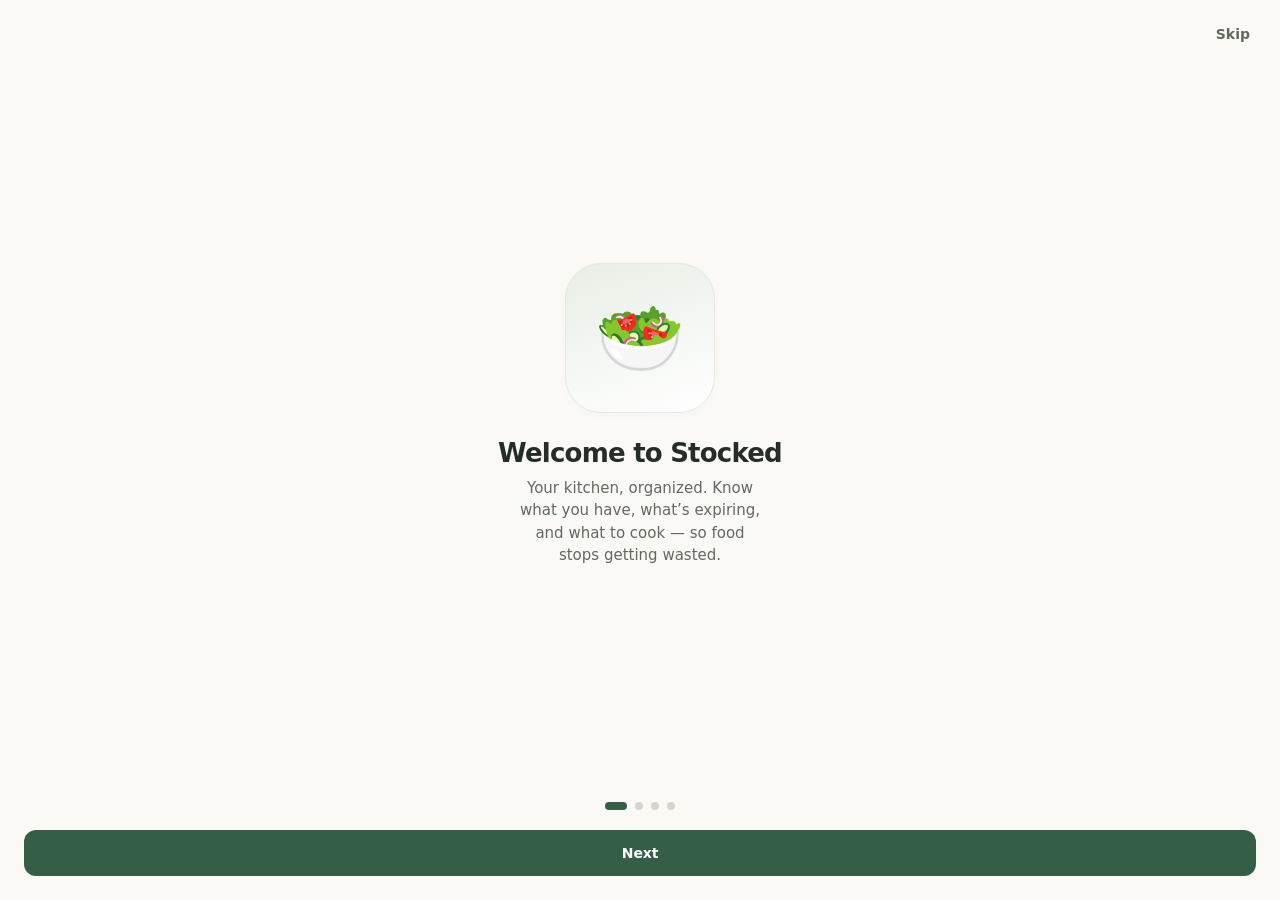
==== commit 3f4bd0be: "Release Stocked v62 household design and recipe imagery" ====
--- a/index.html
+++ b/index.html
@@ -1,10 +1,9 @@
 <!DOCTYPE html>
-<html lang="en">
+<html lang="en" data-theme="light">
 <head>
 <meta charset="utf-8">
 <meta name="viewport" content="width=device-width, initial-scale=1, viewport-fit=cover">
-<meta name="theme-color" content="#F7F9F7" media="(prefers-color-scheme: light)">
-<meta name="theme-color" content="#0E1512" media="(prefers-color-scheme: dark)">
+<meta name="theme-color" content="#FAF9F6">
 <meta name="apple-mobile-web-app-capable" content="yes">
 <meta name="apple-mobile-web-app-status-bar-style" content="default">
 <meta name="apple-mobile-web-app-title" content="Stocked">
@@ -147,9 +146,10 @@
 header .who{display:flex;align-items:center;gap:6px;font-size:18px;
   background:var(--shelf);border:1px solid var(--rime-hi);border-radius:999px;padding:4px 10px}
 header #searchBtn{margin-left:auto}
-header #searchBtn,header #cartBtn,header #setBtn{font-size:16px;background:var(--shelf);border:1px solid var(--rime);
+header #searchBtn,header #profileBtn,header #cartBtn,header #setBtn{font-size:16px;background:var(--shelf);border:1px solid var(--rime);
   border-radius:999px;width:39px;height:39px;display:grid;place-items:center;box-shadow:var(--shadow-sm)}
-header #searchBtn:active,header #cartBtn:active,header #setBtn:active{background:var(--fog)}
+header #searchBtn svg,header #profileBtn svg{width:18px;height:18px;fill:none;stroke:currentColor;stroke-width:1.9}
+header #searchBtn:active,header #profileBtn:active,header #cartBtn:active,header #setBtn:active{background:var(--fog)}
 main{padding:var(--pad);max-width:660px;margin:0 auto}
 
 /* ---- bottom nav, with a raised centre Scan button ---- */
@@ -315,28 +315,132 @@
 .qa .qi{width:42px;height:42px;border-radius:13px;display:grid;place-items:center;background:var(--cold-soft);font-size:20px}
 .qa .ql{font-size:11px;font-weight:650;color:var(--frost);letter-spacing:-.01em}
 
+.home-decision{border-radius:22px;overflow:hidden;background:var(--shelf);border:1px solid var(--rime);
+  margin-bottom:24px;box-shadow:var(--shadow-sm)}
+.home-decision-media{height:215px;display:grid;place-items:center;font-size:72px;background-size:cover;background-position:center;
+  background-color:var(--recipe-accent,#315d43);position:relative}
+.home-decision-media::after{content:"";position:absolute;inset:auto 0 0;height:42%;background:linear-gradient(transparent,rgba(7,15,10,.35))}
+.home-decision-media.photo .recipe-fallback{opacity:0}
+.home-decision-copy{padding:17px 18px 18px}.home-kicker{font-size:11px;text-transform:uppercase;letter-spacing:.08em;
+  font-weight:800;color:var(--cold);margin-bottom:5px}
+.home-decision-copy h1{font-size:25px;margin:0 0 5px}.home-decision-copy p{font-size:12.5px;color:var(--vapor);margin:0;line-height:1.45}
+.home-decision-actions{display:grid;grid-template-columns:1.2fr 1fr;gap:8px;margin-top:15px}.home-decision-actions .btn{padding:12px 10px}
+.btn.hero-ghost{background:var(--fog);color:var(--frost);border:1px solid var(--rime-hi)}
+.home-recipe-row{display:flex;gap:10px;overflow-x:auto;margin:0 calc(var(--pad)*-1);padding:2px var(--pad) 7px;
+  scrollbar-width:none;-webkit-overflow-scrolling:touch}.home-recipe-row::-webkit-scrollbar{display:none}
+.home-recipe-mini{flex:0 0 184px;background:var(--shelf);border:1px solid var(--rime);border-radius:16px;overflow:hidden;text-align:left}
+.mini-media{height:105px;display:grid;place-items:center;font-size:44px;background-size:cover;background-position:center;
+  background-color:var(--recipe-accent,#315d43)}.mini-media.photo span{opacity:0}
+.mini-copy{padding:10px 11px 12px;display:flex;flex-direction:column;gap:4px}.mini-copy b{font-size:13.5px;line-height:1.25}
+.mini-copy span{font-size:11px;color:var(--vapor);font-weight:650}
+.low-row{display:flex;gap:7px;flex-wrap:wrap}.low-row button{border:1px solid var(--rime-hi);background:var(--shelf);border-radius:999px;
+  padding:8px 11px;font-size:12px;font-weight:700;display:flex;align-items:center;gap:5px}.low-row button i{font-style:normal;color:var(--thaw)}
+.low-row button.added{border-color:var(--cold);color:var(--cold);background:var(--cold-soft)}
+.home-quick{display:grid;grid-template-columns:repeat(3,1fr);gap:8px;margin:6px 0 4px}
+.home-quick button{min-height:48px;border:1px solid var(--rime-hi);border-radius:13px;background:var(--shelf);
+  display:flex;align-items:center;justify-content:center;gap:7px;font-size:12px;font-weight:750;color:var(--vapor)}
+.home-quick button svg{color:var(--cold)}
+
 /* ---- pills (missing / uses) ---- */
 .pill{display:inline-block;font-size:11.5px;font-weight:600;padding:4px 10px;border-radius:999px;margin:0 5px 5px 0;
   background:var(--fog);color:var(--vapor)}
 .pill.miss{background:var(--thaw-soft);color:var(--thaw)}
 .pill.ok{background:var(--cold-soft);color:var(--cold)}
 
-/* ---- recipe cards ---- */
-.recipe-card{background:var(--shelf);border:1px solid var(--rime);border-radius:var(--r);overflow:hidden;margin-bottom:12px}
-.recipe-card .banner{height:120px;display:flex;align-items:center;justify-content:center;font-size:46px;
-  background:linear-gradient(150deg,var(--cold-soft),var(--shelf));position:relative}
-.recipe-card .banner.photo{background-size:cover;background-position:center;background-repeat:no-repeat}
-.recipe-card .banner .badge{position:absolute;top:10px;right:10px;font-size:11px;font-weight:700;padding:5px 10px;border-radius:999px;background:var(--scrim);box-shadow:var(--shadow-sm)}
-.recipe-card .banner .badge.ok{color:var(--cold-2)}
-.recipe-card .banner .badge.miss{color:var(--t-low)}
-/* the have/total ratio, bottom-left of the photo where it can't fight the badge */
-.recipe-card .banner .ratio{position:absolute;bottom:10px;left:10px;font-size:12px;font-weight:800;
-  padding:4px 9px;border-radius:999px;background:rgba(20,33,26,.82);color:#fff;
-  font-variant-numeric:tabular-nums;letter-spacing:.01em}
-.recipe-card .rc-body{padding:14px 15px 15px}
-.recipe-card .rc-body h3{margin-bottom:4px}
-.recipe-card .rc-meta{font-size:11.5px;font-weight:650;color:var(--vapor-dim);letter-spacing:0;margin-bottom:10px}
-.recipe-card .rc-act{display:flex;gap:8px;margin-top:12px;flex-wrap:wrap}
+/* ---- recipe discovery ---- */
+.recipe-tabs{display:grid;grid-template-columns:repeat(3,1fr);gap:4px;background:var(--fog);padding:4px;
+  border-radius:14px;margin-bottom:18px}
+.recipe-tabs button{min-height:40px;border-radius:11px;color:var(--vapor);font-size:13px;font-weight:750}
+.recipe-tabs button[aria-selected="true"]{background:var(--shelf);color:var(--frost);box-shadow:var(--shadow-sm)}
+.recipe-intro{display:flex;align-items:flex-start;justify-content:space-between;gap:14px;margin:4px 0 18px}
+.recipe-intro h1{font-size:27px;margin:4px 0 4px}
+.recipe-intro p{font-size:13px;color:var(--vapor);line-height:1.45;margin:0;max-width:34ch}
+.recipe-intro button{flex:0 0 auto;border:1px solid var(--rime-hi);border-radius:12px;padding:10px 12px;
+  display:flex;align-items:center;gap:6px;font-size:12px;font-weight:700;color:var(--vapor)}
+.recipe-search{display:flex;align-items:center;gap:8px;background:var(--shelf);border:1.5px solid var(--rime-hi);
+  border-radius:14px;padding:0 12px;margin-bottom:10px;color:var(--vapor)}
+.recipe-search input{border:0;background:transparent;padding:13px 0;min-width:0}
+.recipe-search input:focus{border:0}.recipe-search svg{stroke:currentColor;fill:none;stroke-width:2}
+.recipe-filters{display:flex;gap:7px;overflow-x:auto;margin:0 calc(var(--pad)*-1) 18px;padding:2px var(--pad) 7px;
+  scrollbar-width:none;-webkit-overflow-scrolling:touch}
+.recipe-filters::-webkit-scrollbar{display:none}
+.recipe-filters button{flex:0 0 auto;padding:8px 13px;border-radius:999px;background:var(--shelf);
+  border:1px solid var(--rime-hi);font-size:12px;font-weight:700;color:var(--vapor);white-space:nowrap}
+.recipe-filters button[aria-pressed="true"]{background:var(--frost);border-color:var(--frost);color:var(--void)}
+.recipe-shelf-head{margin:24px 0 10px}.recipe-shelf-head h2{font-size:18px}.recipe-shelf-head p{margin:3px 0 0;
+  color:var(--vapor);font-size:12px}
+.recipe-grid{display:grid;grid-template-columns:1fr;gap:14px}
+.recipe-card{background:var(--shelf);border:1px solid var(--rime);border-radius:20px;overflow:hidden;margin:0}
+.recipe-cover{position:relative;width:100%;height:178px;display:grid;place-items:center;overflow:hidden;text-align:left;
+  background:radial-gradient(circle at 72% 22%,color-mix(in srgb,var(--recipe-accent,#315d43) 74%,white),transparent 32%),
+    linear-gradient(145deg,var(--recipe-accent,#315d43),#172b20)}
+.recipe-cover.photo{background-size:cover;background-position:center;background-repeat:no-repeat}
+.recipe-cover.photo .recipe-fallback{opacity:0}
+.recipe-fallback{font-size:64px;filter:drop-shadow(0 8px 14px rgba(0,0,0,.18))}
+.recipe-cover .badge,.recipe-cover .ratio,.recipe-cover .rescue{position:absolute;border-radius:999px;
+  background:rgba(11,21,15,.78);backdrop-filter:blur(8px);color:#fff;font-size:11px;font-weight:800}
+.recipe-cover .badge{top:12px;right:12px;padding:6px 10px}.recipe-cover .badge.ok{background:rgba(10,101,51,.88)}
+.recipe-cover .ratio{left:12px;bottom:12px;padding:6px 10px;font-variant-numeric:tabular-nums}
+.recipe-cover .rescue{left:12px;top:12px;padding:6px 10px;background:rgba(181,99,23,.9);max-width:58%;
+  white-space:nowrap;overflow:hidden;text-overflow:ellipsis}
+.recipe-card .rc-body{padding:15px 16px 16px}.recipe-card .rc-body h3{font-size:18px;margin-bottom:5px}
+.recipe-card .rc-meta{display:flex;align-items:center;gap:7px;flex-wrap:wrap;margin-bottom:9px;color:var(--vapor);font-size:11.5px}
+.recipe-card .rc-meta b{color:var(--frost)}.recipe-card .rc-meta span{padding:3px 7px;border-radius:999px;background:var(--fog)}
+.recipe-readiness{font-size:12.5px;color:var(--vapor);line-height:1.45}.recipe-readiness b{color:var(--cold)}
+.recipe-card .rc-act{display:grid;grid-template-columns:1fr 1fr;gap:8px;margin-top:13px}
+.recipe-card .rc-act .btn{width:100%}
+.recipe-tools{display:grid;grid-template-columns:1fr 1fr;gap:9px;margin:24px 0 6px}
+.recipe-tools:has(button:only-child){grid-template-columns:1fr}
+.recipe-empty{padding:34px 20px}
+.recipe-detail-hero{height:230px;margin:-24px -20px 0;display:grid;place-items:center;font-size:72px;
+  background:radial-gradient(circle at 70% 20%,color-mix(in srgb,var(--recipe-accent,#315d43) 72%,white),transparent 32%),
+    linear-gradient(145deg,var(--recipe-accent,#315d43),#172b20);background-size:cover;background-position:center;overflow:hidden}
+.recipe-detail-hero.photo span{opacity:0}
+.ingredient-groups{display:grid;grid-template-columns:1fr 1fr;gap:12px;margin:16px 0}
+.ingredient-groups section{min-width:0}.ingredient-row{display:flex;align-items:flex-start;gap:8px;padding:8px 0;
+  border-bottom:1px solid var(--rime);font-size:12.5px;line-height:1.35}
+.ingredient-row svg{flex:0 0 auto;margin-top:1px;stroke:currentColor;fill:none}.ingredient-row.have{color:var(--vapor)}
+.ingredient-row.have svg{color:var(--cold)}.ingredient-row.need{color:var(--frost)}.ingredient-row.need svg{color:var(--thaw)}
+.recipe-steps{list-style:none;counter-reset:steps;padding:0;margin:8px 0 18px}.recipe-steps li{counter-increment:steps;
+  display:grid;grid-template-columns:30px 1fr;gap:10px;padding:10px 0;border-bottom:1px solid var(--rime);
+  font-size:13.5px;line-height:1.5;color:var(--vapor)}
+.recipe-steps li::before{content:counter(steps);width:28px;height:28px;border-radius:50%;display:grid;place-items:center;
+  background:var(--cold-soft);color:var(--cold);font-size:12px;font-weight:800}
+.detail-actions{display:grid;grid-template-columns:repeat(3,1fr);gap:7px;margin-bottom:14px}.detail-actions .btn{padding:11px 7px;font-size:12px}
+.recipe-control{display:grid;grid-template-columns:1fr 1fr;gap:10px;margin:16px 0}
+.recipe-control .control-box{background:var(--fog);border:1px solid var(--rime);border-radius:15px;padding:11px 12px}
+.recipe-control .control-box .lbl{margin-bottom:7px}.serving-stepper{display:grid;grid-template-columns:38px 1fr 38px;align-items:center;gap:5px}
+.serving-stepper button{height:36px;border-radius:10px;background:var(--shelf);border:1px solid var(--rime-hi);font-size:20px;color:var(--frost)}
+.serving-stepper strong{text-align:center;font-size:14px}.unit-select{padding:8px 30px 8px 10px;min-height:36px;font-size:13px;background:var(--shelf)}
+.nutrition-grid{display:grid;grid-template-columns:repeat(4,1fr);gap:7px;margin:8px 0 18px}
+.nutrition-grid div{background:var(--fog);border:1px solid var(--rime);border-radius:12px;padding:10px 5px;text-align:center}
+.nutrition-grid b{display:block;font-size:15px;color:var(--frost)}.nutrition-grid span{font-size:10px;color:var(--vapor);font-weight:700;text-transform:uppercase;letter-spacing:.04em}
+.recipe-library-tools{display:grid;gap:9px;margin-bottom:14px}.recipe-library-tools .recipe-search{margin:0}
+.book-chips{display:flex;gap:7px;overflow-x:auto;padding:2px 0 5px;scrollbar-width:none}.book-chips::-webkit-scrollbar{display:none}
+.book-chips button{white-space:nowrap;padding:8px 12px;border:1px solid var(--rime-hi);border-radius:999px;background:var(--shelf);font-size:12px;font-weight:750;color:var(--vapor)}
+.book-chips button[aria-pressed="true"]{background:var(--frost);color:var(--void);border-color:var(--frost)}
+.cook-progress{height:6px;background:var(--fog);border-radius:999px;overflow:hidden;margin:12px 0 22px}.cook-progress i{display:block;height:100%;background:var(--cold);border-radius:inherit}
+.cook-step{min-height:210px;display:flex;align-items:flex-start;gap:14px;background:var(--shelf);border:1px solid var(--rime);border-radius:20px;padding:20px;margin-bottom:16px}
+.cook-step .step-no{width:38px;height:38px;border-radius:50%;display:grid;place-items:center;background:var(--cold);color:white;font-weight:850;flex:0 0 auto}
+.cook-step p{font-size:19px;line-height:1.5;margin:2px 0;color:var(--frost)}.cook-nav{display:grid;grid-template-columns:1fr 1.4fr;gap:9px}
+.recipe-note{padding:12px 14px;background:var(--cold-soft);border-radius:13px;color:var(--frost);font-size:13px;line-height:1.5;margin:10px 0 16px}
+@media (min-width:560px){.recipe-grid{grid-template-columns:repeat(2,1fr)}.recipe-card .rc-act{grid-template-columns:1fr}.recipe-cover{height:160px}}
+@media (max-width:360px){
+  :root{--pad:14px}
+  main{padding-left:var(--pad);padding-right:var(--pad)}
+  nav{left:8px;right:8px}
+  nav button{font-size:9.5px;margin-left:1px;margin-right:1px}
+  .home-decision-media{height:184px}
+  .home-decision-copy{padding:15px}
+  .home-decision-actions{grid-template-columns:1fr}
+  .recipe-intro{flex-direction:column}
+  .recipe-intro button{width:100%}
+  .ingredient-groups,.detail-actions{grid-template-columns:1fr}
+  .recipe-tabs{gap:3px;padding:3px}
+  .recipe-tabs button{padding:9px 5px;font-size:11px}
+  .recipe-control{grid-template-columns:1fr}.nutrition-grid{grid-template-columns:repeat(2,1fr)}
+  .fab-add{right:12px;bottom:calc(var(--nav-h) + env(safe-area-inset-bottom) + 24px)}
+}
 
 /* ---- tiles: the app's main visual unit ----
    Name on TOP, big photo underneath. A 48px thumbnail beside a line of text
@@ -741,7 +845,7 @@
 dialog{border:none;background:var(--shelf);color:var(--frost);border-radius:0;
   padding:calc(env(safe-area-inset-top) + 62px) 18px calc(env(safe-area-inset-bottom) + 24px);
   width:100vw;height:100dvh;max-width:100vw;max-height:100dvh;margin:0;position:fixed;inset:0;
-  overflow:auto;box-shadow:none}
+  overflow-y:auto;overflow-x:hidden;box-shadow:none}
 dialog::backdrop{background:var(--shelf)}
 #dlgBack{position:absolute;top:calc(env(safe-area-inset-top) + 14px);left:14px;z-index:5;
   width:40px;height:40px;border-radius:50%;background:var(--fog);border:1px solid var(--rime);
@@ -818,12 +922,15 @@
 .wc-dots i{width:8px;height:8px;border-radius:50%;background:var(--rime-hi)}
 .wc-dots i.on{background:var(--cold);width:22px;border-radius:4px}
 </style>
+<link rel="stylesheet" href="assets/household.css">
 </head>
 <body>
 
 <header>
   <h1 id="title">Stocked</h1>
-  <button id="searchBtn" class="hide" aria-label="Search everything">🔎</button>
+  <button id="searchBtn" class="hide" aria-label="Search everything"><svg viewBox="0 0 24 24"><circle cx="10.8" cy="10.8" r="6.8"/><path d="m20 20-4.4-4.4"/></svg></button>
+  <button id="profileBtn" class="hide" aria-label="Profile and settings"><svg viewBox="0 0 24 24"><circle cx="12" cy="8" r="4"/><path d="M4.5 20.5c0-3.9 3.4-6 7.5-6s7.5 2.1 7.5 6"/></svg></button>
+  <button id="quickAddBtn" class="hide" aria-label="Scan or add food"><svg width="20" height="20" viewBox="0 0 24 24" fill="none" stroke="currentColor" stroke-width="1.8"><path d="M12 5v14M5 12h14"/></svg></button>
 </header>
 
 <main id="app"></main>
@@ -1123,9 +1230,15 @@
    only trust it if it lands in a sane window — guards against misreads. */
 function parseExpiry(s) {
   if (!s) return null;
-  const t = Date.parse(String(s).trim());
-  if (isNaN(t)) return null;
-  const d = new Date(t); d.setHours(0, 0, 0, 0);
+  const raw = String(s).trim();
+  /* Date-only ISO strings are UTC in JavaScript. In the Americas that turns
+     2026-08-15 into the evening of Aug 14 before setHours() ever runs. Food
+     dates are calendar dates, not instants, so construct them in local time. */
+  const iso = raw.match(/^(\d{4})-(\d{2})-(\d{2})$/);
+  const d = iso ? new Date(+iso[1], +iso[2] - 1, +iso[3]) : new Date(raw);
+  if (isNaN(d.getTime())) return null;
+  d.setHours(0, 0, 0, 0);
+  if (iso && (d.getFullYear() !== +iso[1] || d.getMonth() !== +iso[2] - 1 || d.getDate() !== +iso[3])) return null;
   const now = today();
   if (d.getTime() < now - 7 * DAY || d.getTime() > now + 1095 * DAY) return null;
   return d.getTime();
@@ -1462,6 +1575,21 @@
   return m ? (+(m[1] || 0)) * 60 + (+(m[2] || 0)) : 0;
 }
 
+const nutritionValue = v => {
+  const n = parseFloat(String(v ?? '').replace(/,/g, '').match(/[\d.]+/)?.[0]);
+  return Number.isFinite(n) ? Math.round(n) : null;
+};
+function normalizeNutrition(n) {
+  if (!n) return null;
+  const out = {
+    calories: nutritionValue(n.calories || n.kcal),
+    protein: nutritionValue(n.protein || n.proteinContent),
+    carbs: nutritionValue(n.carbs || n.carbohydrateContent),
+    fat: nutritionValue(n.fat || n.fatContent),
+  };
+  return Object.values(out).some(v => v != null) ? out : null;
+}
+
 function recipeFromLd(ld, url) {
   const steps = [];
   const pushStep = s => {
@@ -1478,25 +1606,108 @@
     uses: [].concat(ld.recipeIngredient || ld.ingredients || []).map(s => String(s).trim()).filter(Boolean),
     steps: steps.map(s => String(s).replace(/\s+/g, ' ').trim()).filter(Boolean),
     image: (typeof img === 'string' ? img : img?.url || img?.[0]?.url || img?.[0]) || null,
+    nutrition: normalizeNutrition(ld.nutrition),
     source: url || '',
   };
+}
+
+/* A no-key parser keeps pasted recipes useful offline. It deliberately
+   recognizes conventional Ingredients / Method headings rather than trying
+   to hallucinate structure from prose. The optional model path below is more
+   flexible, but this baseline always works. */
+function parseRecipeTextLocal(text, source = '') {
+  const rows = String(text || '').split(/\r?\n/).map(s => s.trim()).filter(Boolean);
+  let mode = '', name = '', minutes = 0, servings = null;
+  const uses = [], steps = [];
+  const clean = s => s.replace(/^[-*•]\s*/, '').replace(/^\d+[.)]\s*/, '').trim();
+  rows.forEach((row, index) => {
+    const low = row.toLowerCase().replace(/:$/, '');
+    if (/^(ingredients|what you need)$/.test(low)) { mode = 'ingredients'; return; }
+    if (/^(method|directions|instructions|steps|preparation)$/.test(low)) { mode = 'steps'; return; }
+    if (!name && index < 3 && !/^(serves?|yield|prep|cook|total)/i.test(row)) { name = clean(row); return; }
+    const tm = row.match(/(?:total\s+time|time|ready\s+in)\D{0,8}(\d+)\s*(?:minutes?|mins?)/i);
+    if (tm) minutes = +tm[1];
+    const sv = row.match(/(?:serves?|yield|servings?)\D{0,6}(\d+)/i);
+    if (sv) servings = +sv[1];
+    if (mode === 'ingredients') uses.push(clean(row));
+    else if (mode === 'steps') steps.push(clean(row));
+  });
+  if (!uses.length) {
+    rows.slice(name ? 1 : 0).forEach(row => {
+      const line = clean(row);
+      if (/^(?:\d+(?:\s+\d+\/\d+|[./]\d+)?|\d+\/\d+|[¼½¾⅓⅔])\s*(?:cups?|tbsp|tablespoons?|tsp|teaspoons?|oz|ounces?|lbs?|pounds?|g|kg|ml|l|cloves?|cans?|packs?|pieces?|slices?)?\b/i.test(line)) uses.push(line);
+      else if (line.length > 20 && /[.!]$/.test(line)) steps.push(line);
+    });
+  }
+  return { name: name || 'Imported recipe', minutes, servings, uses: [...new Set(uses)], steps, image: null, nutrition: null, source };
 }
 
 /* The paste path. One constrained model call — we're not asking it to invent
    a recipe, only to structure text the user already has in front of them. */
 async function parseRecipeText(text, source = '') {
+  if (!G.key()) return parseRecipeTextLocal(text, source);
   const schema = { type: 'OBJECT', properties: {
     name: { type: 'STRING' }, minutes: { type: 'INTEGER' }, servings: { type: 'INTEGER' },
     uses: { type: 'ARRAY', items: { type: 'STRING' } },
     steps: { type: 'ARRAY', items: { type: 'STRING' } },
+    nutrition: { type: 'OBJECT', properties: {
+      calories: { type: 'NUMBER' }, protein: { type: 'NUMBER' }, carbs: { type: 'NUMBER' }, fat: { type: 'NUMBER' }
+    } },
   }, required: ['name', 'uses'] };
   const out = await G.gen([{ text:
     `Structure this recipe exactly as written. Do NOT invent ingredients, steps, times or quantities that aren't there.\n\n` +
     `- "uses": one ingredient line each, keeping the quantity ("2 cups flour").\n` +
     `- "steps": the method, one instruction per entry, in order.\n` +
-    `- "minutes": total time if stated, otherwise 0.\n\n${text.slice(0, 12000)}` }], schema);
+    `- "minutes": total time if stated, otherwise 0.\n` +
+    `- "nutrition": estimated calories, protein, carbs and fat PER SERVING when ingredient quantities are complete; otherwise omit it.\n\n${text.slice(0, 12000)}` }], schema);
   return { name: out.name || 'Imported recipe', minutes: out.minutes || 0, servings: out.servings || null,
-    uses: out.uses || [], steps: out.steps || [], image: null, source };
+    uses: out.uses || [], steps: out.steps || [], image: null, nutrition: normalizeNutrition(out.nutrition), source };
+}
+
+async function parseRecipeImage(file) {
+  if (!G.key()) throw new Error('Photo reading needs an AI key. You can still paste or type the recipe without one.');
+  const { b64, mime } = await toB64(file);
+  const schema = { type: 'OBJECT', properties: {
+    name: { type: 'STRING' }, minutes: { type: 'INTEGER' }, servings: { type: 'INTEGER' },
+    uses: { type: 'ARRAY', items: { type: 'STRING' } }, steps: { type: 'ARRAY', items: { type: 'STRING' } },
+    nutrition: { type: 'OBJECT', properties: { calories: { type:'NUMBER' }, protein: { type:'NUMBER' }, carbs: { type:'NUMBER' }, fat: { type:'NUMBER' } } },
+  }, required: ['name','uses'] };
+  const out = await G.gen([{ text: 'Read this recipe photo exactly. Extract its title, servings, total minutes, every ingredient with quantity, ordered method steps, and per-serving nutrition only if printed. Do not invent missing text.' },
+    { inline_data: { mime_type: mime, data: b64 } }], schema);
+  return { name: out.name || 'Imported recipe', minutes: out.minutes || 0, servings: out.servings || null,
+    uses: out.uses || [], steps: out.steps || [], image: await downscaleImage(file, 1000), nutrition: normalizeNutrition(out.nutrition), source: '' };
+}
+
+function manualRecipeSheet(after) {
+  const dlg = document.getElementById('dlg');
+  dlg.innerHTML = `<div class="eyebrow">New recipe</div><h1 style="margin:6px 0 12px">Make it yours</h1>
+    <label><span class="lbl">Recipe name</span><input id="mrname" placeholder="Grandma's tomato soup" autocomplete="off"></label>
+    <div class="grid2"><label><span class="lbl">Minutes</span><input id="mrtime" type="number" min="0" placeholder="30"></label>
+      <label><span class="lbl">Servings</span><input id="mrserve" type="number" min="1" placeholder="4"></label></div>
+    <label><span class="lbl">Ingredients · one per line</span><textarea id="mrings" rows="7" placeholder="2 cans tomatoes\n1 onion\n2 cloves garlic"></textarea></label>
+    <label><span class="lbl">Method · one step per line</span><textarea id="mrsteps" rows="7" placeholder="Soften the onion.\nAdd tomatoes and simmer."></textarea></label>
+    <label><span class="lbl">Tags · comma separated</span><input id="mrtags" placeholder="Dinner, Vegetarian, Family favorite"></label>
+    <label><span class="lbl">Source link · optional</span><input id="mrsource" type="url" placeholder="https://…"></label>
+    <button class="btn ghost left" data-a="photo">${icon('camera',16)}Add a cover photo</button>
+    <input id="mrphoto" type="file" accept="image/*" class="hide">
+    <button class="btn cold" data-a="save" style="margin-top:10px">Save recipe</button>
+    <button class="btn ghost" data-a="c" style="margin-top:8px;border:none;color:var(--vapor)">Cancel</button>`;
+  let photo = null;
+  const file = dlg.querySelector('#mrphoto');
+  dlg.querySelector('[data-a=photo]').onclick = () => file.click();
+  file.onchange = async () => { if (file.files[0]) { photo = await downscaleImage(file.files[0], 1000); dlg.querySelector('[data-a=photo]').innerHTML = icon('check',16) + 'Photo ready'; } };
+  dlg.querySelector('[data-a=save]').onclick = async () => {
+    const name = dlg.querySelector('#mrname').value.trim();
+    const uses = dlg.querySelector('#mrings').value.split(/\r?\n/).map(s => s.trim()).filter(Boolean);
+    if (!name || !uses.length) { toast('Add a name and at least one ingredient'); return; }
+    const rec = { id:uid(), name, minutes:+dlg.querySelector('#mrtime').value || 0, servings:+dlg.querySelector('#mrserve').value || null,
+      ingredients:uses, uses, missing:[], inventoryMatch:true, rescues:[], steps:dlg.querySelector('#mrsteps').value.split(/\r?\n/).map(s => s.trim()).filter(Boolean),
+      image:photo, source:dlg.querySelector('#mrsource').value.trim(), tags:dlg.querySelector('#mrtags').value.split(',').map(s => s.trim()).filter(Boolean),
+      cookbooks:[], customTags:[], notes:'', nutrition:null, rating:0, deleted:false };
+    await saveRec(rec); dlg.close(); toast(`Saved “${name}”`); if (after) after(); else render();
+  };
+  dlg.querySelector('[data-a=c]').onclick = () => dlg.close();
+  dlg.showModal();
 }
 
 function importRecipeSheet(after) {
@@ -1512,6 +1723,10 @@
     <label><span class="lbl">Paste the recipe text</span>
       <textarea id="rtext" rows="6" placeholder="Ingredients and method, pasted straight in…"></textarea></label>
     <button class="btn ghost" data-a="text" style="margin-top:10px">${icon('sparkle')}Read what I pasted</button>
+    <div class="hr"><span>or</span></div>
+    <button class="btn ghost left" data-a="file">${icon('camera',16)}Import a photo or recipe file</button>
+    <input id="rfile" type="file" accept="image/*,.txt,.md,.html,.json" class="hide">
+    <button class="btn ghost left" data-a="manual" style="margin-top:8px">${icon('plus',16)}Create a recipe manually</button>
     <div id="rstat" style="margin-top:12px"></div>
     <button class="btn ghost" data-a="c" style="margin-top:10px;border:none;color:var(--vapor)">Cancel</button>`;
   const stat = dlg.querySelector('#rstat');
@@ -1521,8 +1736,8 @@
   const finish = async r => {
     if (!r.uses.length && !r.steps.length) return fail(`Found the page, but no recipe on it.`);
     const rec = { id: uid(), name: r.name, minutes: r.minutes || 0, servings: r.servings || null,
-      uses: r.uses, missing: [], rescues: [], steps: r.steps, image: r.image || null,
-      source: r.source || '', rating: 0, deleted: false };
+      ingredients: r.uses, uses: r.uses, missing: [], inventoryMatch: true, rescues: [], steps: r.steps, image: r.image || null,
+      source: r.source || '', nutrition: normalizeNutrition(r.nutrition), cookbooks:[], customTags:[], notes:'', rating: 0, deleted: false };
     await saveRec(rec);
     dlg.close();
     toast(`Saved “${rec.name}”`);
@@ -1534,7 +1749,8 @@
     if (!url) return;
     busy('Reading the page…');
     try {
-      const res = await fetch(url, { redirect: 'follow' });
+      const res = await fetch(url, { redirect: 'follow', signal: AbortSignal.timeout(10000) });
+      if (!res.ok) throw new Error(`HTTP ${res.status}`);
       const html = await res.text();
       const ld = jsonLdRecipe(html);
       if (ld) return finish(recipeFromLd(ld, url));
@@ -1544,6 +1760,9 @@
         .replace(/<[^>]+>/g, ' ').replace(/\s+/g, ' ');
       return finish(await parseRecipeText(txt, url));
     } catch (e) {
+      if (e?.name === 'TimeoutError') {
+        return fail(`That recipe took too long to respond. Copy the recipe text and paste it below instead.`);
+      }
       /* Nearly always CORS. Say what actually happened rather than "failed",
          because the user can act on the real reason. */
       fail(`That site won't let an app read it directly. Open the page, copy the recipe, and paste it below — that always works.`);
@@ -1556,6 +1775,28 @@
     try { finish(await parseRecipeText(t, dlg.querySelector('#rurl').value.trim())); }
     catch (e) { fail(e.message || `Couldn't read that.`); }
   };
+  const file = dlg.querySelector('#rfile');
+  dlg.querySelector('[data-a=file]').onclick = () => file.click();
+  file.onchange = async () => {
+    const f = file.files[0]; if (!f) return;
+    busy(f.type.startsWith('image/') ? 'Reading the recipe photo…' : 'Reading the recipe file…');
+    try {
+      if (f.type.startsWith('image/')) return finish(await parseRecipeImage(f));
+      const txt = await f.text();
+      if (/\.json$/i.test(f.name)) {
+        try {
+          const raw = JSON.parse(txt); const obj = Array.isArray(raw) ? raw[0] : raw;
+          const uses = obj.ingredients?.split ? obj.ingredients.split(/\r?\n/) : obj.ingredients || obj.uses || [];
+          const steps = obj.directions?.split ? obj.directions.split(/\r?\n/) : obj.steps || obj.instructions || [];
+          return finish({ name:obj.name || obj.title || f.name.replace(/\.[^.]+$/,''), minutes:obj.total_time || obj.minutes || 0,
+            servings:parseInt(obj.servings || obj.yield,10) || null, uses:[].concat(uses).filter(Boolean), steps:[].concat(steps).filter(Boolean),
+            image:obj.image || null, source:obj.source_url || obj.source || '', nutrition:normalizeNutrition(obj.nutrition) });
+        } catch (e) {}
+      }
+      return finish(await parseRecipeText(txt, ''));
+    } catch (e) { fail(e.message || `Couldn't read that file.`); }
+  };
+  dlg.querySelector('[data-a=manual]').onclick = () => manualRecipeSheet(after);
   dlg.querySelector('[data-a=c]').onclick = () => dlg.close();
   dlg.showModal();
 }
@@ -1569,19 +1810,178 @@
     toast('Removed from saved');
     return false;
   }
-  const rec = { id: uid(), name: r.name, minutes: r.minutes || 0, uses: r.uses || [], missing: r.missing || [],
-    rescues: r.rescues || [], steps: r.steps || [], image: r.image || null, deleted: false };
-  await saveRec(rec);
+  const rec = await ensureSavedRecipe(r);
   toast(`Saved “${r.name}”`);
   return true;
 }
-/* Recompute what's missing for a saved recipe against the CURRENT pantry, so
-   the library reflects today's stock, not what you had when you saved it. */
+async function ensureSavedRecipe(r) {
+  const found = S.saved.find(x => !x.deleted && norm(x.name) === norm(r.name));
+  if (found) return found;
+  const all = recipeIngredientObjects(r).map(i => i.raw);
+  const rec = { id: uid(), name: r.name, minutes: r.minutes || 0, servings:r.servings || null, ingredients: all,
+    uses: all, missing: [], inventoryMatch: true, rescues: r.rescues || [], tags:r.tags || [],
+    steps: r.steps || [], image: recipeImageSource(r) || null, source:r.source || '', nutrition:normalizeNutrition(r.nutrition), nutritionEstimated:!!r.nutritionEstimated,
+    cookbooks:r.cookbooks || [], customTags:r.customTags || [], notes:r.notes || '', rating:r.rating || 0, deleted: false };
+  await saveRec(rec);
+  return rec;
+}
+/* ---------------- dependable local recipe foundation ----------------
+   Recipe text is for people ("2 cups flour"). Matching and shopping need the
+   ingredient itself ("flour"). All recipe sources pass through this one
+   contract so imported and generated recipes cannot disagree about what
+   `uses` means or double-count the missing subset. */
+const ING_UNITS = 'cups?|tablespoons?|tbsp|teaspoons?|tsp|pounds?|lbs?|ounces?|oz|grams?|g|kilograms?|kg|millilit(?:er|re)s?|ml|lit(?:er|re)s?|l|cloves?|cans?|tins?|packages?|packs?|handfuls?|slices?|pieces?|sprigs?|bunch(?:es)?';
+const ING_PREP = /\b(?:fresh|frozen|canned|tinned|boneless|skinless|large|small|medium|ripe|optional|roughly|finely|thinly|chopped|diced|minced|sliced|shredded|grated|drained|rinsed|cooked|uncooked|divided|to taste|for serving|plus more)\b/gi;
+const ING_ALIASES = [
+  [/\b(?:chicken breasts?|chicken thighs?|rotisserie chicken)\b/g, 'chicken'],
+  [/\b(?:penne|spaghetti|linguine|fettuccine|macaroni|rigatoni|noodles?)\b/g, 'pasta'],
+  [/\b(?:baby spinach|spinach leaves)\b/g, 'spinach'],
+  [/\b(?:chopped tomatoes|diced tomatoes|tomato sauce)\b/g, 'tomato'],
+  [/\b(?:brown rice|white rice|jasmine rice|basmati rice)\b/g, 'rice'],
+  [/\b(?:black beans?|kidney beans?)\b/g, 'beans'],
+  [/\b(?:bell peppers?|sweet peppers?)\b/g, 'bell pepper'],
+  [/\b(?:scallions?|spring onions?|green onions?)\b/g, 'green onion'],
+  [/\b(?:extra virgin olive oil|vegetable oil|canola oil)\b/g, 'oil'],
+];
+
+function ingredientName(raw) {
+  let s = String(raw || '').toLowerCase().replace(/[¼]/g, ' 1/4 ').replace(/[½]/g, ' 1/2 ')
+    .replace(/[¾]/g, ' 3/4 ').replace(/\([^)]*\)/g, ' ');
+  const lead = new RegExp(`^\\s*(?:(?:\\d+(?:\\s+\\d+\\/\\d+|[./]\\d+)?|\\d+\\/\\d+|one|two|three|four|five|six|seven|eight|nine|ten|a|an)\\s*)+(?:(?:${ING_UNITS})\\b\\s*)?(?:of\\s+)?`, 'i');
+  s = s.replace(lead, '');
+  s = s.split(',')[0].replace(ING_PREP, ' ');
+  return norm(s) || norm(raw);
+}
+
+function ingredientKey(raw) {
+  let s = ingredientName(raw);
+  ING_ALIASES.forEach(([re, to]) => { s = s.replace(re, to); });
+  return canon(s);
+}
+
+function recipeIngredientObjects(r) {
+  const raw = r.ingredients?.length
+    ? r.ingredients.map(i => typeof i === 'string' ? i : i.raw || i.name)
+    : [...(r.uses || []), ...(r.missing || [])];
+  const seen = new Set();
+  return raw.map(x => ({ raw: String(x || '').trim(), name: ingredientName(x), key: ingredientKey(x) }))
+    .filter(i => {
+      if (!i.raw || !i.key || seen.has(i.key)) return false;
+      seen.add(i.key);
+      return true;
+    });
+}
+
+function ingredientMatch(a, b) {
+  const x = ingredientKey(a), y = ingredientKey(b);
+  return !!x && !!y && (x === y || (` ${x} `).includes(` ${y} `) || (` ${y} `).includes(` ${x} `));
+}
+
+function recipeAvailability(r) {
+  const all = recipeIngredientObjects(r);
+  /* Generated suggestions already tell us which ingredient lines are in the
+     kitchen and which are missing. Preserve that declared split. Built-in,
+     imported and saved recipes opt into live inventory matching instead. */
+  if (r.inventoryMatch !== true && !r.builtin && !r.ingredients?.length && Array.isArray(r.missing)) {
+    const missingKeys = new Set(r.missing.map(ingredientKey));
+    const missing = all.filter(i => missingKeys.has(i.key));
+    const have = all.filter(i => !missingKeys.has(i.key));
+    return { all, have, missing, haveCount: have.length, totalCount: all.length };
+  }
+  const pantry = S.items.filter(i => !i.deleted).map(i => i.name);
+  const staples = S.household?.staples || [];
+  const have = [], missing = [];
+  all.forEach(i => (pantry.some(p => ingredientMatch(i.name, p)) || staples.some(p => ingredientMatch(i.name, p)) ? have : missing).push(i));
+  return { all, have, missing, haveCount: have.length, totalCount: all.length };
+}
+
+function recipeAllowed(r) {
+  const blocked = [...(S.household?.allergies || []), ...(S.household?.dislikes || [])];
+  return !blocked.some(x => recipeIngredientObjects(r).some(i => ingredientMatch(i.name, x)));
+}
+
 function recomputeMissing(r) {
-  const live = S.items.filter(i => !i.deleted).map(i => norm(i.name));
-  const staples = (S.household?.staples || []).map(norm);
-  const have = name => { const q = norm(name); return live.some(x => x.includes(q) || q.includes(x)) || staples.some(x => x.includes(q) || q.includes(x)); };
-  return { ...r, missing: (r.uses || []).filter(u => !have(u)) };
+  const a = recipeAvailability(r);
+  const urgent = S.items.filter(i => !i.deleted && freshness(i).left <= 3 && freshness(i).left >= 0);
+  const rescues = urgent.filter(i => a.all.some(x => ingredientMatch(x.name, i.name))).map(i => i.name);
+  return { ...r, ingredients: a.all, uses: a.all.map(i => i.raw), missing: a.missing.map(i => i.raw),
+    availability: a, rescues: [...new Set(rescues)] };
+}
+
+/* A small offline recipe library with original, locally bundled serving
+   imagery. No search-provider dependency or unrelated dish substitution. */
+const STOCKED_RECIPES = [
+  { id:'stocked:chicken-spinach-pasta', builtin:true, name:'Chicken Spinach Pasta', minutes:28, tags:['high protein','under 30'], accent:'#315d43', image:'assets/recipes/chicken-spinach-pasta.webp',
+    uses:['8 oz pasta','2 chicken breasts','3 cups spinach','2 cloves garlic','1/2 cup parmesan','1 tbsp olive oil'],
+    steps:['Boil the pasta until just tender; save a splash of cooking water.','Sauté sliced chicken in olive oil until golden and cooked through.','Add garlic and spinach, then fold through pasta, parmesan and enough cooking water to gloss the sauce.'] },
+  { id:'stocked:burrito-bowls', builtin:true, name:'Chicken Burrito Bowls', minutes:25, tags:['high protein','under 30'], accent:'#9b5636',
+    uses:['2 chicken breasts','2 cups cooked rice','1 can black beans','1 bell pepper','1 lime','1 avocado','1 tsp cumin'],
+    steps:['Season and sear the chicken, then rest and slice it.','Warm the rice and beans; sauté the pepper until tender-crisp.','Build bowls with chicken, rice, beans and pepper. Finish with avocado and lime.'] },
+  { id:'stocked:honey-garlic-chicken', builtin:true, name:'Honey Garlic Chicken & Broccoli', minutes:24, tags:['high protein','under 30'], accent:'#8a6a26',
+    uses:['2 chicken breasts','3 cups broccoli','3 tbsp honey','3 tbsp soy sauce','3 cloves garlic','2 cups cooked rice'],
+    steps:['Whisk honey, soy sauce, garlic and a splash of water.','Brown bite-size chicken, add broccoli and cover for 3 minutes.','Pour in the sauce and simmer until glossy. Serve over rice.'] },
+  { id:'stocked:egg-fried-rice', builtin:true, name:'Fast Egg Fried Rice', minutes:15, tags:['under 30','vegetarian'], accent:'#9a7330',
+    uses:['3 cups cooked rice','3 eggs','1 cup frozen peas','2 green onions','2 tbsp soy sauce','1 tsp sesame oil'],
+    steps:['Scramble the eggs in a hot skillet and set aside.','Stir-fry rice and peas until hot and lightly crisp.','Fold in eggs, green onion, soy sauce and sesame oil.'] },
+  { id:'stocked:creamy-tomato-pasta', builtin:true, name:'Creamy Tomato Pasta', minutes:22, tags:['under 30','vegetarian'], accent:'#9f4337',
+    uses:['10 oz pasta','1 can chopped tomatoes','1/2 cup heavy cream','2 cloves garlic','1/2 cup parmesan','1 tbsp olive oil'],
+    steps:['Boil pasta until al dente.','Cook garlic in olive oil, add tomatoes and simmer for 8 minutes.','Stir in cream and parmesan, then toss with pasta.'] },
+  { id:'stocked:chickpea-curry', builtin:true, name:'Coconut Chickpea Curry', minutes:26, tags:['under 30','vegetarian'], accent:'#a35e2f',
+    uses:['2 cans chickpeas','1 can coconut milk','1 can chopped tomatoes','1 onion','2 cups spinach','2 tbsp curry powder','2 cups cooked rice'],
+    steps:['Soften the onion with curry powder.','Add chickpeas, tomatoes and coconut milk; simmer for 15 minutes.','Fold in spinach and serve over rice.'] },
+  { id:'stocked:black-bean-tacos', builtin:true, name:'Crispy Black Bean Tacos', minutes:20, tags:['under 30','vegetarian'], accent:'#754b32',
+    uses:['1 can black beans','8 tortillas','1 cup cheddar cheese','1 lime','1 avocado','1 tsp cumin'],
+    steps:['Mash beans with cumin and a squeeze of lime.','Fill tortillas with beans and cheese; fold and toast until crisp.','Serve with avocado and more lime.'] },
+  { id:'stocked:salmon-rice-bowls', builtin:true, name:'Honey Soy Salmon Bowls', minutes:25, tags:['high protein','under 30'], accent:'#b85f4d',
+    uses:['2 salmon fillets','2 cups cooked rice','2 tbsp honey','2 tbsp soy sauce','1 cucumber','1 avocado'],
+    steps:['Brush salmon with honey and soy, then roast or pan-sear until just cooked.','Slice cucumber and avocado while the rice warms.','Build bowls and spoon over the remaining glaze.'] },
+  { id:'stocked:veggie-omelet', builtin:true, name:'Spinach & Pepper Omelet', minutes:12, tags:['high protein','under 30','vegetarian'], accent:'#7c7732',
+    uses:['3 eggs','1 cup spinach','1/2 bell pepper','1/3 cup cheddar cheese','1 tsp butter'],
+    steps:['Sauté pepper and spinach in butter.','Pour in beaten eggs and cook gently until nearly set.','Add cheese, fold and rest for one minute.'] },
+  { id:'stocked:sheet-pan-chicken', builtin:true, name:'Sheet Pan Chicken & Vegetables', minutes:35, tags:['high protein','healthy'], accent:'#59673c',
+    uses:['2 chicken breasts','2 cups broccoli','2 potatoes','2 carrots','2 tbsp olive oil','1 tsp garlic powder'],
+    steps:['Heat the oven to 425°F and cut everything into even pieces.','Toss vegetables with oil and seasoning; add chicken to the pan.','Roast until vegetables brown and chicken is cooked through, about 25 minutes.'] },
+  { id:'stocked:banana-pancakes', builtin:true, name:'Banana Oat Pancakes', minutes:15, tags:['under 30','vegetarian'], accent:'#9c7c3e',
+    uses:['2 ripe bananas','2 eggs','1 cup oats','1/2 tsp cinnamon','1 tsp butter'],
+    steps:['Blend or mash bananas with eggs, oats and cinnamon.','Cook small pancakes in a buttered skillet until bubbles form.','Flip, brown the second side and serve warm.'] },
+  { id:'stocked:tuna-pasta-salad', builtin:true, name:'Lemony Tuna Pasta Salad', minutes:18, tags:['high protein','under 30'], accent:'#456f73',
+    uses:['8 oz pasta','1 can tuna','1 cucumber','1 cup cherry tomatoes','1 lemon','2 tbsp olive oil'],
+    steps:['Cook pasta, drain and cool briefly.','Whisk lemon with olive oil and a pinch of salt.','Toss pasta with tuna, cucumber, tomatoes and dressing.'] },
+  { id:'stocked:loaded-potatoes', builtin:true, name:'Broccoli Cheddar Baked Potatoes', minutes:35, tags:['vegetarian'], accent:'#76553a',
+    uses:['2 potatoes','2 cups broccoli','1 cup cheddar cheese','1/2 cup greek yogurt','2 green onions'],
+    steps:['Microwave or bake potatoes until tender.','Steam broccoli and split the potatoes.','Fill with broccoli, cheese and yogurt; finish with green onion.'] },
+  { id:'stocked:vegetable-stir-fry', builtin:true, name:'Everyday Vegetable Stir-Fry', minutes:20, tags:['under 30','healthy','vegetarian'], accent:'#3e6f52',
+    uses:['2 cups broccoli','1 bell pepper','2 carrots','2 tbsp soy sauce','2 cloves garlic','2 cups cooked rice'],
+    steps:['Cut vegetables into bite-size pieces.','Stir-fry carrots, pepper and broccoli over high heat until crisp-tender.','Add garlic and soy sauce; serve over rice.'] },
+];
+
+/* Curated per-serving estimates for Stocked's built-in recipes. Imported
+   recipes prefer source-provided nutrition; model estimates are visibly
+   labeled so this never pretends to be a medical-grade calculator. */
+const STOCKED_NUTRITION = {
+  'stocked:chicken-spinach-pasta':[2,520,46,55,17], 'stocked:burrito-bowls':[2,610,48,72,17],
+  'stocked:honey-garlic-chicken':[2,560,49,70,10], 'stocked:egg-fried-rice':[3,410,15,58,13],
+  'stocked:creamy-tomato-pasta':[3,500,17,66,19], 'stocked:chickpea-curry':[4,470,16,67,17],
+  'stocked:black-bean-tacos':[4,390,16,48,15], 'stocked:salmon-rice-bowls':[2,650,39,66,26],
+  'stocked:veggie-omelet':[1,390,27,10,27], 'stocked:sheet-pan-chicken':[2,490,47,42,16],
+  'stocked:banana-pancakes':[2,360,14,49,13], 'stocked:tuna-pasta-salad':[3,420,25,48,14],
+  'stocked:loaded-potatoes':[2,520,24,68,18], 'stocked:vegetable-stir-fry':[3,350,10,63,8],
+};
+function enrichBuiltinRecipe(r) {
+  const n = STOCKED_NUTRITION[r.id];
+  return n ? { ...r, servings:n[0], nutrition:{ calories:n[1], protein:n[2], carbs:n[3], fat:n[4] }, nutritionEstimated:true } : r;
+}
+
+function localRecipeFeed() {
+  return STOCKED_RECIPES.filter(recipeAllowed).map(r => recomputeMissing({ ...enrichBuiltinRecipe(r), inventoryMatch: true }))
+    .sort((a, b) => recipeScore(b) - recipeScore(a));
+}
+
+function recipeScore(r) {
+  const a = r.availability || recipeAvailability(r);
+  const rescue = (r.rescues || []).length;
+  const coverage = a.totalCount ? a.haveCount / a.totalCount : 0;
+  return rescue * 40 + coverage * 20 - a.missing.length * 7 - (r.minutes || 30) / 10;
 }
 
 /* how many of this (by fuzzy name) are actually in the house right now —
@@ -1601,9 +2001,16 @@
    a recipe's missing ingredients) used to dump into General — which, now
    that General is the last tab rather than the default one, means the thing
    you just added is on a list you aren't looking at. */
-async function addToList(name, qty, store = S.store || '') {
+async function addToList(name, qty, store = S.store || '', meta = {}) {
   const ex = S.shopping.find(s => !s.deleted && !s.done && (s.store || '') === store && norm(s.name) === norm(name));
-  if (ex) { toast(`${name} is already on the list`); return ex; }
+  if (ex) {
+    if (meta.sourceId) {
+      ex.sourceIds = [...new Set([...(ex.sourceIds || []), meta.sourceId])];
+      ex.recipeLine = ex.recipeLine || meta.recipeLine || '';
+      await saveShopping(ex);
+    }
+    toast(`${name} is already on the list`); return ex;
+  }
   // Already on a DIFFERENT list? Adding is still allowed — two shops really
   // can be two errands — but say so, because silently duplicating across
   // lists is exactly how you come home with two of everything.
@@ -1613,7 +2020,9 @@
   // before — that category is what files it into the right aisle.
   const it = { id: uid(), name: String(name).trim(), qty: qty || '', store,
     image: known?.image || null, cat: known?.cat || guessCat(name),
-    by: S.who?.name || '', done: false, missing: false, deleted: false };
+    by: S.who?.name || '', done: false, missing: false, deleted: false,
+    sourceType: meta.sourceType || '', sourceIds: meta.sourceId ? [meta.sourceId] : [],
+    sourceName: meta.sourceName || '', recipeLine: meta.recipeLine || '' };
   await saveShopping(it);
   if (other) toast(`Added — also on your ${storeName(other.store) || 'general'} list`);
   return it;
@@ -1768,6 +2177,13 @@
 }
 
 async function addItem({ name, cat, loc, qty = 1, barcode = null, packSize = null, brand = '', image = null, expires = null, dateConfirmed = false, store = '', price = null, low = null }) {
+  name = String(name || '').trim();
+  if (!name) throw new Error('Food needs a name');
+  if (!/^[a-z0-9]+(?:-[a-z0-9]+)*$/.test(String(cat || ''))) cat = guessCat(name);
+  if (!(S.household?.locations || []).some(l => l.id === loc)) loc = defaultLoc(cat);
+  qty = Math.max(1, Number.isFinite(+qty) ? Math.floor(+qty) : 1);
+  packSize = Number.isFinite(+packSize) && +packSize > 0 ? Math.floor(+packSize) : null;
+  if (expires != null && !Number.isFinite(+expires)) { expires = null; dateConfirmed = false; }
   const mode = packSize ? 'pack' : unitModeFor(cat);
   const it = {
     id: uid(), name, brand, cat, loc, barcode, image,
@@ -2010,10 +2426,59 @@
     try { const id = await G.pickWorking(await G.models()); if (id) await G.setModel(id); } catch (e) {}
   },
 
+  /* Errors that mean "this MODEL won't serve you", as opposed to "this
+     REQUEST was bad". Only the former is worth trying a different model for
+     — retrying a malformed request down the whole list just burns every
+     model you had left. */
+  _modelExhausted: msg => {
+    const m = String(msg || '');
+    return G._zeroQuota(m)
+      || /quota|rate.?limit|resource_?exhausted|429|overloaded|unavailable|capacity|not found for api version|is not supported/i.test(m);
+  },
+
+  /* The ranked shortlist, remembered so a mid-scan fallback doesn't need a
+     network round-trip to /models before it can recover. Refreshed whenever
+     Settings fetches models. */
+  cached: () => (S.cfg.aiCandidates || []).filter(Boolean),
+
+  async _nextModel() {
+    let list = G.cached();
+    if (!list.length) {
+      try { list = G.candidates(await G.models()); S.cfg.aiCandidates = list.slice(0, 6); await saveCfg(); }
+      catch (e) { return null; }                      // offline, or the key itself is dead
+    }
+    const i = list.indexOf(G.model());
+    return list[(i < 0 ? 0 : i + 1)] || null;
+  },
+
+  /* Free tiers run out mid-task, and "come back tomorrow" is a poor answer
+     when three other models on the same key would have worked. On a
+     model-level failure this steps down the shortlist and retries once per
+     model, capped at two switches so a systemic outage fails fast rather
+     than walking the entire list.
+
+     It says so out loud: a silent model swap changes the quality of what
+     comes back, and someone comparing two receipt scans deserves to know
+     why they differ. */
   async gen(parts, jsonSchema) {
     if (!G.key()) throw new Error(`No API key. Setup → paste your ${G.provider() === 'openai' ? 'OpenRouter' : 'Gemini'} key.`);
     if (!G.model()) throw new Error('No model chosen. Setup → Fetch models, pick one.');
-    return G.provider() === 'openai' ? G._openai(parts, jsonSchema) : G._gemini(parts, jsonSchema);
+    const run = () => G.provider() === 'openai' ? G._openai(parts, jsonSchema) : G._gemini(parts, jsonSchema);
+
+    let lastErr;
+    for (let hop = 0; hop <= 2; hop++) {
+      try { return await run(); }
+      catch (e) {
+        lastErr = e;
+        if (!G._modelExhausted(e.message)) throw e;    // a bad request stays a bad request
+        const next = await G._nextModel();
+        if (!next || next === G.model()) break;
+        const from = G.model();
+        await G.setModel(next);
+        try { toast(`${from} is out — switched to ${next}`); } catch (x) {}
+      }
+    }
+    throw lastErr;
   },
 
   async _fetchRetry(call, tries = 2) {
@@ -2181,8 +2646,15 @@
   },
   async flush() {
     if (!SYNC.on() || !(S.cfg._syncq || []).length) return;
-    const q = S.cfg._syncq; S.cfg._syncq = []; await saveCfg();
-    for (const row of q) { try { await SYNC.client().from('sync').upsert(row, { onConflict: 'household,store,id' }); } catch (e) { SYNC.queue(row); } }
+    const q = [...S.cfg._syncq], failed = [];
+    for (const row of q) {
+      try {
+        const { error } = await SYNC.client().from('sync').upsert(row, { onConflict: 'household,store,id' });
+        if (error) throw error;
+      } catch (e) { failed.push(row); }
+    }
+    S.cfg._syncq = failed;
+    await saveCfg();
   },
   /* apply a remote row locally, last-write-wins. Never calls saveItem/push
      (no echo loop) — writes straight to DB + S. */
@@ -2239,7 +2711,10 @@
   async start() {
     if (!SYNC.configured()) return;
     try { await loadSupabase(); } catch (e) { return; }
-    await SYNC.flush(); await SYNC.pull(); SYNC.subscribe();
+    /* Pull first so a reconnecting device sees newer household state before
+       retrying its own queued writes. The queue is only cleared after the
+       database explicitly reports success. */
+    await SYNC.pull(); await SYNC.flush(); SYNC.subscribe();
   },
   /* push everything local up when first joining/creating a household */
   async pushAll() {
@@ -2417,12 +2892,12 @@
   },
 };
 
-/* Quietly give real photos to pantry items that don't have one yet. Opt-out
-   via Settings (it does send item names to Open Food Facts). Runs a few at a
+/* Quietly give real photos to pantry items that don't have one yet. Opt-in
+   via Settings (it sends item names to Open Food Facts). Runs a few at a
    time, remembers what it tried, and never re-fetches. */
 let _enriching = false;
 async function enrichItemPhotos() {
-  if (_enriching || S.cfg.autoPhotos === false || !navigator.onLine) return;
+  if (_enriching || S.cfg.autoPhotos !== true || !navigator.onLine) return;
   const todo = S.items.filter(i => !i.deleted && !i.image && !i.photoTried).slice(0, 6);
   if (!todo.length) return;
   _enriching = true;
@@ -2443,7 +2918,7 @@
    you can't recognise at a glance is just a list of words. */
 let _catEnriching = false;
 async function enrichCatalogPhotos() {
-  if (_catEnriching || S.cfg.autoPhotos === false || !navigator.onLine) return;
+  if (_catEnriching || S.cfg.autoPhotos !== true || !navigator.onLine) return;
   const todo = S.catalog.filter(c => !c.deleted && c.name && !c.image && !c.photoTried).slice(0, 6);
   if (!todo.length) return;
   _catEnriching = true;
@@ -2624,14 +3099,12 @@
    a bonus rather than the confirmation — the visible check still does that. */
 const tap = (ms = 8) => { try { navigator.vibrate?.(ms); } catch (e) {} };
 
-/* System by default; the override is for people who keep their phone light
-   and want the kitchen app dark, which is a real preference. */
-const GROUND = { light: '#F7F9F7', dark: '#0E1512' };
+/* Stocked always opens in the designed light experience. Dark remains an
+   explicit choice, but a phone-level theme can no longer silently repaint a
+   food screen or make two household members see different defaults. */
+const GROUND = { light: '#FAF9F6', dark: '#0E1512' };
 const prefersDark = () => matchMedia('(prefers-color-scheme: dark)').matches;
-/* What the app is ACTUALLY showing right now — 'system' resolves to whatever
-   the phone is set to. */
-const effectiveTheme = (t = S.cfg.theme || 'system') =>
-  t === 'system' ? (prefersDark() ? 'dark' : 'light') : t;
+const effectiveTheme = (t = S.cfg.theme || 'light') => t === 'dark' ? 'dark' : 'light';
 
 /* The status bar / PWA chrome colour. The two <meta media="..."> tags in the
    head follow the PHONE, which is exactly wrong once you override the theme
@@ -2648,18 +3121,10 @@
 }
 
 function applyTheme() {
-  const t = S.cfg.theme || 'system';
-  if (t === 'system') document.documentElement.removeAttribute('data-theme');
-  else document.documentElement.setAttribute('data-theme', t);
+  const t = effectiveTheme();
+  document.documentElement.setAttribute('data-theme', t);
   syncThemeColor();
 }
-
-/* On "Match my phone", the CSS flips itself via the media query — but the
-   chrome colour is ours to keep in step. */
-try {
-  matchMedia('(prefers-color-scheme: dark)')
-    .addEventListener('change', () => { if ((S.cfg.theme || 'system') === 'system') syncThemeColor(); });
-} catch (e) {}
 
 const el = (h) => { const d = document.createElement('div'); d.innerHTML = h.trim(); return d.firstElementChild; };
 const esc = s => String(s ?? '').replace(/[&<>"]/g, c => ({ '&': '&amp;', '<': '&lt;', '>': '&gt;', '"': '&quot;' }[c]));
@@ -2716,6 +3181,11 @@
   back:    '<path d="m14.6 5.6-6.4 6.4 6.4 6.4"/>',
   box:     '<path d="M20.6 7.8v8.4a1.8 1.8 0 0 1-.9 1.6l-6.8 3.8a1.8 1.8 0 0 1-1.8 0l-6.8-3.8a1.8 1.8 0 0 1-.9-1.6V7.8a1.8 1.8 0 0 1 .9-1.6l6.8-3.8a1.8 1.8 0 0 1 1.8 0l6.8 3.8a1.8 1.8 0 0 1 .9 1.6z"/><path d="m3.6 7 8.4 4.7L20.4 7M12 21v-9.3"/>',
 };
+Object.assign(ICON, {
+  fridge:'<rect x="5" y="2" width="14" height="19" rx="2"/><path d="M5 9h14M8 5v2M8 12v4M8 21v1M16 21v1"/>',
+  freezer:'<path d="M12 2v20M3.3 7l17.4 10M3.3 17 20.7 7M9 4l3 3 3-3M9 20l3-3 3 3M4 10l4-1-1-4M17 19l-1-4 4-1M4 14l4 1-1 4M17 5l-1 4 4 1"/>',
+  pantry:'<rect x="3" y="3" width="18" height="18" rx="2"/><path d="M3 12h18M8 12V7h3v5M14 12V6h3v6M6 21v-5h4v5M14 21v-6h4v6"/>'
+});
 const icon = (n, size = 19) =>
   `<svg class="ico" viewBox="0 0 24 24" width="${size}" height="${size}" fill="none" stroke="currentColor"
     stroke-width="1.8" stroke-linecap="round" stroke-linejoin="round" aria-hidden="true">${ICON[n] || ''}</svg>`;
@@ -2935,7 +3405,7 @@
     })));
   }
   if (meals.length) {
-    box.appendChild(el(`<div class="sect"><h3>Meals you've made with this</h3></div>`));
+    box.appendChild(el(`<div class="sect"><h3>Meals you've made with this</h3><span class="n">${meals.length}</span></div>`));
     paintTileList(box, meals.map(c => ({
       name: c.name, meta: `${c.count || 0}× made`,
       image: c.image, emoji: foodEmoji(c.name, '') || '🍽️',
@@ -2946,7 +3416,7 @@
 
 /* Honour the pantry's photos/compact preference in one place. */
 function paintRows(box, rows) {
-  if (S.cfg.pantryView === 'list') { rows.forEach(i => box.appendChild(itemRow(i))); return; }
+  if (S.cfg.pantryView !== 'grid') { rows.forEach(i => box.appendChild(itemRow(i))); return; }
   const g = el(`<div class="tiles${rows.length === 1 ? ' one' : ''}"></div>`);
   rows.forEach(i => g.appendChild(itemTile(i)));
   box.appendChild(g);
@@ -3110,9 +3580,12 @@
   dlg.querySelectorAll('[data-l]').forEach(b => b.onclick = async () => {
     const before = JSON.parse(JSON.stringify(it));
     it.loc = b.dataset.l;
-    it.expires = estimateExpiry(it.cat, it.loc, it.opened);
+    /* A printed date belongs to the package, not the shelf. Only estimates
+       change when food moves; otherwise a trusted date became a new guess
+       while still wearing the "confirmed" flag. */
+    if (!it.dateConfirmed) it.expires = estimateExpiry(it.cat, it.loc, it.opened);
     await saveItem(it); dlg.close(); render();
-    toast(`Moved to ${locName(it.loc)} · ${fmtDate(it.expires).replace('EXP ','')}`, async () => { await saveItem(before); });
+    toast(`Moved to ${locName(it.loc)} · ${it.dateConfirmed ? 'date kept' : fmtDate(it.expires).replace('EXP ','')}`, async () => { await saveItem(before); });
   });
   dlg.querySelector('[data-a=close]').onclick = () => dlg.close();
   dlg.showModal();
@@ -3438,7 +3911,20 @@
   return out;
 }
 
-const CAT_LABEL = c => c.replace(/-/g, ' ');
+const CAT_LABELS = {
+  'dairy-milk':'Milk & cream','dairy-cheese-hard':'Hard cheese','dairy-cheese-soft':'Soft cheese',
+  'dairy-yogurt':'Yogurt','dairy-butter':'Butter & spreads','eggs':'Eggs','meat-raw':'Meat',
+  'poultry-raw':'Chicken & poultry','fish-raw':'Fish & seafood','deli-meat':'Deli meat','leftovers':'Leftovers',
+  'produce-leafy':'Leafy greens','produce-berry':'Berries','produce-hardy':'Fruit & vegetables',
+  'produce-root':'Root vegetables','produce-citrus':'Citrus','produce-banana':'Bananas',
+  'produce-avocado':'Avocados','herbs-fresh':'Fresh herbs','bread':'Bread & bakery','tortilla':'Tortillas & wraps',
+  'frozen-meal':'Frozen meals','frozen-veg':'Frozen fruit & vegetables','ice-cream':'Ice cream',
+  'canned':'Canned food','jarred-sauce':'Sauces & jars','condiment':'Condiments',
+  'dry-pasta-rice':'Pasta, rice & noodles','dry-grain-flour':'Grains & flour','snack':'Snacks',
+  'cereal':'Cereal & oats','baking':'Baking','oil-vinegar':'Oil & vinegar','coffee-tea':'Coffee & tea',
+  'juice-drink':'Drinks','nuts-seeds':'Nuts & seeds','spice':'Spices','household':'Household','other':'Other',
+};
+const CAT_LABEL = c => CAT_LABELS[c] || String(c || 'Other').replace(/-/g, ' ').replace(/\b\w/g, x => x.toUpperCase());
 
 /* Three numbers that answer "how is this shelf doing?" without reading a
    single row. Tinted by meaning, not decoration. */
@@ -3518,7 +4004,7 @@
      chips the moment someone photographs their kitchen properly. A shelf's
      count includes everything in its zones. */
   chips.appendChild(mk('all', `All (${live.length})`));
-  topLocations().forEach(l =>
+  if (S.view !== 'pantry') topLocations().forEach(l =>
     chips.appendChild(mk(l.id, `${l.name} (${itemsIn(l.id).length})`)));
   app.appendChild(chips);
 
@@ -3534,21 +4020,21 @@
   };
   const cnt = f => scoped.filter(f).length;
   statusChips.appendChild(stat('all', 'Any date'));
-  statusChips.appendChild(stat('expired', `🔴 Expired (${cnt(i => freshness(i).left < 0)})`));
-  statusChips.appendChild(stat('soon', `🟡 Soon (${cnt(i => { const l = freshness(i).left; return l >= 0 && l <= 3; })})`));
-  statusChips.appendChild(stat('fresh', `🟢 Fresh (${cnt(i => freshness(i).left > 3)})`));
+  statusChips.appendChild(stat('expired', `Past date (${cnt(i => freshness(i).left < 0)})`));
+  statusChips.appendChild(stat('soon', `Use soon (${cnt(i => { const l = freshness(i).left; return l >= 0 && l <= 3; })})`));
+  statusChips.appendChild(stat('fresh', `Later (${cnt(i => freshness(i).left > 3)})`));
   /* "Nearly out" is a different question from "about to go off", and Food
      Stock puts both on the same strip for exactly that reason. Only shown
      once some item actually has a threshold set, so it isn't a permanent
      chip reading (0). */
   const lowN = cnt(runningLow);
-  if (lowN || scoped.some(i => i.low > 0)) statusChips.appendChild(stat('low', `🛒 Running low (${lowN})`));
+  if (lowN || scoped.some(i => i.low > 0)) statusChips.appendChild(stat('low', `Running low (${lowN})`));
   app.appendChild(statusChips);
 
   /* At 500 items search isn't a nicety, it's the primary way in. The
      photos/compact switch rides alongside it rather than taking a third row
      of chips — you have to get past this chrome before you can see any food. */
-  const grid = S.cfg.pantryView !== 'list';
+  const grid = S.cfg.pantryView === 'grid';
   const swap = grid ? 'Switch to a compact list' : 'Switch to photos';
   const srow = el(`<div class="row" style="margin-bottom:12px">
     <input id="q" placeholder="Search ${live.length} items…" value="${esc(S.q || '')}" style="flex:1" autocomplete="off" enterkeyhint="search">
@@ -3563,19 +4049,22 @@
   srow.querySelector('[data-a=vt]').onclick = async () => {
     S.cfg.pantryView = grid ? 'list' : 'grid'; await saveCfg(); render();
   };
-  app.appendChild(srow);
-
-  /* On a single shelf, three numbers up top; across the whole house, the
-     shelves themselves as photo cards. Neither appears mid-search — when
-     you're looking for one thing, chrome is in the way. */
+  app.insertBefore(srow, app.querySelector('.location-strip') || chips);
+
+  /* On a single shelf, three numbers add context. The all-inventory view
+     leads with the food itself; location photography is useful secondary
+     navigation, not a six-card wall between the user and their groceries. */
   if (!S.q?.trim()) {
     if (S.loc !== 'all') statTiles(app, scoped);
-    else locationCards(app, live);
   }
 
   const box = el(`<div id="results"></div>`);
   app.appendChild(box);
   paintList(box);
+  if (!S.q?.trim() && S.loc === 'all') {
+    const more = el('<details class="recipe-extras"><summary>Manage location photos</summary><div></div></details>');
+    locationCards(more.querySelector('div'), live); app.appendChild(more);
+  }
   if (S.q || S.focusSearch) { sb.focus(); sb.setSelectionRange(sb.value.length, sb.value.length); }
   S.focusSearch = false;
 }
@@ -3610,7 +4099,7 @@
 
   if (!live.length) return box.appendChild(el(`<div class="empty">
     <div class="big">Nothing on this shelf</div>
-    <div class="sub">Scan tab → photograph the whole shelf at once. That's how you fill 500 slots without losing a weekend.</div></div>`));
+    <div class="sub">Tap + to scan food, photograph a shelf, or add an item.</div></div>`));
 
   if (S.loc !== 'all') {
     const hints = restockHints(S.loc);
@@ -3642,7 +4131,7 @@
           padding:11px 12px;background:var(--shelf);border:1px solid var(--rime);border-radius:var(--r)">
           <span style="width:4px;height:17px;border-radius:2px;background:${urgent ? worst.rail : 'var(--rime-hi)'}"></span>
           <span class="code" style="font-size:12px;flex:1">${esc(label(k))}</span>
-          ${urgent ? `<span class="code" style="font-size:10px;color:${worst.rail}">${urgent} DYING</span>` : ''}
+          ${urgent ? `<span class="code" style="font-size:10px;color:${worst.rail}">${urgent} USE SOON</span>` : ''}
           <span class="code" style="font-size:11px;color:var(--vapor-dim)">${list.length}</span>
         </summary>
         <div class="grp" style="padding-top:6px"></div></details>`);
@@ -3786,77 +4275,6 @@
     ? `${f(a, { month: 'long' })} ${a.getDate()} – ${b.getDate()}`
     : `${f(a, { month: 'short', day: 'numeric' })} – ${f(b, { month: 'short', day: 'numeric' })}`;
 };
-
-function viewHome(app) {
-  const live = S.items.filter(i => !i.deleted);
-  const soon = live.filter(i => freshness(i).left <= 3).sort((a, b) => a.expires - b.expires);
-  const rescued = S.items.filter(i => i.deleted && !i.wasted).length;
-  const wastedN = S.items.filter(i => i.wasted).length;
-  const rescuedPct = (rescued + wastedN) ? Math.round(rescued / (rescued + wastedN) * 100) : null;
-  const first = S.who?.name ? ', ' + S.who.name.split(' ')[0] : '';
-  const dt = new Date().toLocaleDateString(undefined, { weekday: 'long', month: 'long', day: 'numeric' });
-
-  app.appendChild(el(`<div class="greet"><div class="hi">${greetWord()}${esc(first)}</div><div class="dt">${esc(dt)}</div></div>`));
-
-  app.appendChild(el(`<div class="stats">
-    <div class="stat"><div class="num">${live.length}</div><div class="lbl">In the house</div></div>
-    <div class="stat"><div class="num" style="color:${soon.length ? 'var(--thaw)' : 'var(--frost)'}">${soon.length}</div><div class="lbl">Expiring</div></div>
-    <div class="stat"><div class="num" style="color:var(--cold)">${rescuedPct != null ? rescuedPct + '%' : '—'}</div><div class="lbl">Rescued</div></div>
-  </div>`));
-
-  // Eat me first — horizontal cards
-  const sec1 = el(`<div class="section"><div class="section-head"><h2>Eat me first</h2>${soon.length ? '<button class="more" data-a="allsoon">See all</button>' : ''}</div></div>`);
-  if (soon.length) {
-    const sc = el(`<div class="hscroll"></div>`);
-    soon.slice(0, 10).forEach(it => {
-      const d = freshness(it).left;
-      const col = d <= 0 ? 'var(--spoil)' : d <= 2 ? 'var(--thaw)' : 'var(--fresh)';
-      const c = el(`<div class="foodcard"><div class="top">${it.image ? photoLayers(it.image) : (foodEmoji(it.name, it.cat) || '🍽️')}</div>
-        <div class="lo"><div class="fn">${esc(it.name)}</div><div class="fd" style="color:${col}">${daysLabel(d)}</div></div></div>`);
-      c.onclick = () => itemSheet(it);
-      sc.appendChild(c);
-    });
-    sec1.appendChild(sc);
-    sec1.querySelector('[data-a=allsoon]').onclick = () => { S.view = 'soon'; render(); };
-  } else {
-    sec1.appendChild(el(`<div class="card"><div class="note">Nothing's dying in the next few days. Nice — enjoy it while it's good.</div></div>`));
-  }
-  app.appendChild(sec1);
-
-  // Cook now
-  const sec2 = el(`<div class="section"><div class="section-head"><h2>Cook now</h2><button class="more" data-a="allcook">All recipes</button></div></div>`);
-  const box = el(`<div></div>`);
-  if (recipeCache?.length) {
-    [...recipeCache].sort((a, b) => a.missing.length - b.missing.length).slice(0, 2).forEach(r => box.appendChild(recipeCardEl(r)));
-  } else if (live.length) {
-    const b = el(`<button class="btn cold" data-a="gen">✨ Suggest meals from what I have</button>`);
-    b.onclick = async () => {
-      b.disabled = true; b.innerHTML = `<span class="spin"></span> Reading your shelves…`;
-      try { recipeCache = await suggestRecipes(); render(); }
-      catch (e) { b.disabled = false; b.textContent = 'Try again'; box.appendChild(el(`<div class="card"><div class="warn">${esc(e.message)}</div></div>`)); }
-    };
-    box.appendChild(b);
-  } else {
-    box.appendChild(el(`<div class="card"><div class="note">Scan a few things in and I'll suggest meals you can make right now.</div></div>`));
-  }
-  sec2.appendChild(box);
-  sec2.querySelector('[data-a=allcook]').onclick = () => { S.view = 'cook'; render(); };
-  app.appendChild(sec2);
-
-  // Quick actions
-  const qa = el(`<div class="section"><div class="section-head"><h2>Quick actions</h2></div>
-    <div class="qa">
-      <button data-q="scan"><div class="qi">📷</div><div class="ql">Scan</div></button>
-      <button data-q="add"><div class="qi">✏️</div><div class="ql">Add</div></button>
-      <button data-q="shop"><div class="qi">🛒</div><div class="ql">List</div></button>
-      <button data-q="cat"><div class="qi">📚</div><div class="ql">Catalog</div></button>
-    </div></div>`);
-  qa.querySelector('[data-q=scan]').onclick = () => { S.view = 'scan'; render(); };
-  qa.querySelector('[data-q=add]').onclick = () => manualSheet();
-  qa.querySelector('[data-q=shop]').onclick = () => { S.view = 'shop'; render(); };
-  qa.querySelector('[data-q=cat]').onclick = () => { S.view = 'cat'; render(); };
-  app.appendChild(qa);
-}
 
 /* ---------------- meal planner ---------------- */
 function viewPlan(app) {
@@ -4038,10 +4456,50 @@
 /* have / total, printed on the tile. Cooklist's best idea: it answers "is
    tonight possible" before you tap anything, and it costs one subtraction. */
 const matchRatio = r => {
-  const missing = (r.missing || []).length;
-  const total = (r.uses || []).length + missing;
-  return { have: total - missing, total, missing };
+  const a = r.availability || recipeAvailability(r);
+  return { have: a.haveCount, total: a.totalCount, missing: a.missing.length };
 };
+
+function paintRecipeImage(node, r) {
+  if (!node) return;
+  const src = recipeImageSource(r);
+  node.classList.remove('photo'); node.style.backgroundImage = '';
+  if (!src) return;
+  // Do not hide the fallback until decoding succeeds. Uploaded covers are
+  // data URLs; rejecting them made a successful upload look like lost work.
+  const img = new Image();
+  img.onload = () => { node.classList.add('photo'); node.style.backgroundImage = `url(${JSON.stringify(src)})`; };
+  img.onerror = () => { node.classList.remove('photo'); node.style.backgroundImage = ''; };
+  img.src = src;
+}
+
+let snapshotRecipeArtwork;
+function recipeImageSource(r) {
+  if (snapshotRecipeArtwork === undefined) {
+    try { snapshotRecipeArtwork = JSON.parse(document.getElementById('stocked-recipe-art')?.textContent || '{}'); }
+    catch (_) { snapshotRecipeArtwork = {}; }
+  }
+  const src = r.builtin && /^stocked:[a-z-]+$/.test(r.id || '') ? `assets/recipes/${r.id.slice(8)}.webp` : String(r.image || '');
+  if (snapshotRecipeArtwork[src] && /^data:image\/webp;base64,/i.test(snapshotRecipeArtwork[src])) return snapshotRecipeArtwork[src];
+  return /^(https?:\/\/|data:image\/(png|jpeg|webp);base64,|\.?\/?assets\/recipes\/[\w.-]+$)/i.test(src) ? src : '';
+}
+
+async function addRecipeMissing(r) {
+  /* Cards already carry a computed availability split. Recomputing a
+     generated suggestion turns its declared `uses`/`missing` contract into
+     generic ingredient data and can incorrectly add ingredients the model
+     said were already present. */
+  const rec = r.availability ? r : recomputeMissing(r);
+  const missing = rec.availability.missing;
+  if (!missing.length) return toast('You already have everything');
+  let added = 0;
+  for (const i of missing) {
+    const before = S.shopping.length;
+    await addToList(i.name, '', S.store || '', { sourceType:'recipe', sourceId:r.id || canon(r.name), sourceName:r.name, recipeLine:i.raw });
+    if (S.shopping.length > before) added++;
+  }
+  toast(added ? `${added} missing item${added === 1 ? '' : 's'} added` : 'Those ingredients are already on your list');
+}
 
 /* Where it came from, how you rated it, how often you've actually made it.
    Times-cooked reads from the meal catalog rather than a counter on the
@@ -4065,60 +4523,185 @@
     ${made ? `<span class="rc-made">made ${made}×</span>` : ''}</div>`;
 }
 
+const VULGAR = { '¼':.25, '½':.5, '¾':.75, '⅓':1/3, '⅔':2/3, '⅛':.125, '⅜':.375, '⅝':.625, '⅞':.875 };
+function leadingAmount(raw) {
+  const s = String(raw || '').trim();
+  const m = s.match(/^(\d+\s+\d+\/\d+|\d+\/\d+|\d+(?:\.\d+)?|[¼½¾⅓⅔⅛⅜⅝⅞])\s*/);
+  if (!m) return null;
+  let n;
+  if (VULGAR[m[1]]) n = VULGAR[m[1]];
+  else if (m[1].includes(' ')) { const [w, f] = m[1].split(/\s+/); const [a,b] = f.split('/'); n = +w + (+a / +b); }
+  else if (m[1].includes('/')) { const [a,b] = m[1].split('/'); n = +a / +b; }
+  else n = +m[1];
+  return Number.isFinite(n) ? { amount:n, rest:s.slice(m[0].length) } : null;
+}
+function niceAmount(n) {
+  if (!Number.isFinite(n)) return '';
+  const whole = Math.floor(n + 1e-6), frac = n - whole;
+  const options = [[.125,'⅛'],[.25,'¼'],[1/3,'⅓'],[.375,'⅜'],[.5,'½'],[.625,'⅝'],[2/3,'⅔'],[.75,'¾'],[.875,'⅞']];
+  const hit = options.find(([v]) => Math.abs(frac - v) < .035);
+  if (hit) return `${whole || ''}${hit[1]}`;
+  if (frac < .035) return String(whole);
+  return String(Math.round(n * 10) / 10);
+}
+function unitLabel(unit, n) {
+  const labels = { cup:'cup', tbsp:'tbsp', tsp:'tsp', oz:'oz', lb:'lb', g:'g', kg:'kg', ml:'ml', l:'L' };
+  return labels[unit] + (unit === 'cup' && Math.abs(n - 1) > .01 ? 's' : '');
+}
+function scaledIngredient(raw, factor = 1, mode = 'original') {
+  const q = leadingAmount(raw); if (!q) return raw;
+  let amount = q.amount * factor, rest = q.rest;
+  const um = rest.match(/^(cups?|tablespoons?|tbsp|teaspoons?|tsp|ounces?|oz|pounds?|lbs?|grams?|g|kilograms?|kg|millilit(?:er|re)s?|ml|lit(?:er|re)s?|l)\b\s*/i);
+  if (!um || mode === 'original') return `${niceAmount(amount)} ${rest}`.trim();
+  const token = um[1].toLowerCase(); rest = rest.slice(um[0].length);
+  let unit = /cup/.test(token)?'cup':/table|tbsp/.test(token)?'tbsp':/tea|tsp/.test(token)?'tsp':/ounce|^oz/.test(token)?'oz':/pound|^lbs?/.test(token)?'lb':/kilogram|^kg/.test(token)?'kg':/gram|^g/.test(token)?'g':/millilit|^ml/.test(token)?'ml':'l';
+  if (mode === 'metric' && ['cup','tbsp','tsp','oz','lb'].includes(unit)) {
+    if (unit === 'cup') { amount *= 240; unit = 'ml'; }
+    else if (unit === 'tbsp') { amount *= 15; unit = 'ml'; }
+    else if (unit === 'tsp') { amount *= 5; unit = 'ml'; }
+    else if (unit === 'oz') { amount *= 28.35; unit = 'g'; }
+    else { amount *= 453.6; unit = amount >= 1000 ? 'kg' : 'g'; if (unit === 'kg') amount /= 1000; }
+  } else if (mode === 'us' && ['g','kg','ml','l'].includes(unit)) {
+    if (unit === 'g') { amount /= 28.35; unit = 'oz'; }
+    else if (unit === 'kg') { amount *= 2.2046; unit = 'lb'; }
+    else { if (unit === 'l') amount *= 1000; amount /= 240; unit = 'cup'; }
+  }
+  return `${niceAmount(amount)} ${unitLabel(unit, amount)} ${rest}`.trim();
+}
+function nutritionMarkup(r) {
+  const n = normalizeNutrition(r.nutrition); if (!n) return '';
+  return `<div class="lbl">Nutrition · per serving${r.nutritionEstimated ? ' · estimate' : ''}</div><div class="nutrition-grid">
+    <div><b>${n.calories ?? '—'}</b><span>Calories</span></div><div><b>${n.protein != null ? n.protein+'g' : '—'}</b><span>Protein</span></div>
+    <div><b>${n.carbs != null ? n.carbs+'g' : '—'}</b><span>Carbs</span></div><div><b>${n.fat != null ? n.fat+'g' : '—'}</b><span>Fat</span></div></div>`;
+}
+async function shareRecipe(r, servings, mode) {
+  const factor = servings / (r.servings || servings || 1);
+  const text = `${r.name}\n${r.minutes ? `${r.minutes} min · ` : ''}${servings} serving${servings === 1 ? '' : 's'}\n\nINGREDIENTS\n${recipeIngredientObjects(r).map(i => `• ${scaledIngredient(i.raw, factor, mode)}`).join('\n')}\n\nMETHOD\n${(r.steps || []).map((s,i) => `${i+1}. ${s}`).join('\n')}${r.source ? `\n\nSource: ${r.source}` : ''}`;
+  try { if (navigator.share) { await navigator.share({ title:r.name, text }); return; } }
+  catch (e) { if (e?.name === 'AbortError') return; }
+  try { await navigator.clipboard.writeText(text); toast('Recipe copied — paste it anywhere'); }
+  catch (e) { toast(`Couldn't share on this device`); }
+}
+async function organizeRecipeSheet(r) {
+  const rec = await ensureSavedRecipe(r), dlg = document.getElementById('dlg');
+  dlg.innerHTML = `<div class="eyebrow">Saved recipe</div><h1 style="margin:6px 0 12px">Organize ${esc(rec.name)}</h1>
+    <label><span class="lbl">Cookbooks · comma separated</span><input id="obooks" value="${esc((rec.cookbooks || []).join(', '))}" placeholder="Weeknight dinners, Favorites"></label>
+    <label><span class="lbl">Tags · comma separated</span><input id="otags" value="${esc((rec.customTags || []).join(', '))}" placeholder="Freezer friendly, Kids love it"></label>
+    <label><span class="lbl">Your notes</span><textarea id="onotes" rows="6" placeholder="Use less salt next time…">${esc(rec.notes || '')}</textarea></label>
+    <button class="btn cold" data-a="save">Save organization</button><button class="btn ghost" data-a="c" style="margin-top:8px">Cancel</button>`;
+  dlg.querySelector('[data-a=save]').onclick = async () => {
+    rec.cookbooks = dlg.querySelector('#obooks').value.split(',').map(s => s.trim()).filter(Boolean);
+    rec.customTags = dlg.querySelector('#otags').value.split(',').map(s => s.trim()).filter(Boolean);
+    rec.notes = dlg.querySelector('#onotes').value.trim(); await saveRec(rec); dlg.close(); render(); toast('Recipe organized');
+  };
+  dlg.querySelector('[data-a=c]').onclick = () => dlg.close();
+}
+async function openCookingMode(r, servings, mode) {
+  const dlg = document.getElementById('dlg'), steps = (r.steps || []).length ? r.steps : ['Prepare the ingredients and follow your saved source.'];
+  let at = 0, lock = null;
+  try { lock = await navigator.wakeLock?.request('screen'); } catch (e) {}
+  const paint = () => {
+    dlg.innerHTML = `<div class="eyebrow">Cooking · ${at + 1} of ${steps.length}${lock ? ' · screen stays awake' : ''}</div>
+      <h1 style="margin:6px 0 4px">${esc(r.name)}</h1><div class="cook-progress"><i style="width:${((at+1)/steps.length)*100}%"></i></div>
+      <div class="cook-step"><span class="step-no">${at+1}</span><p>${esc(steps[at])}</p></div>
+      <details style="margin-bottom:16px"><summary class="btn ghost left">Ingredients for ${servings}</summary>
+        <div style="padding:8px 4px">${recipeIngredientObjects(r).map(i => `<div class="ingredient-row">${esc(scaledIngredient(i.raw, servings/(r.servings || servings || 1), mode))}</div>`).join('')}</div></details>
+      <div class="cook-nav"><button class="btn ghost" data-a="prev" ${at === 0 ? 'disabled' : ''}>Back</button>
+        <button class="btn cold" data-a="next">${at === steps.length - 1 ? 'Finish cooking' : 'Next step'}</button></div>
+      <button class="btn ghost" data-a="c" style="margin-top:10px;border:none;color:var(--vapor)">Exit cooking mode</button>`;
+    dlg.querySelector('[data-a=prev]').onclick = () => { at--; paint(); };
+    dlg.querySelector('[data-a=next]').onclick = () => { if (at < steps.length - 1) { at++; paint(); } else { dlg.close(); cookDeduct(r); } };
+    dlg.querySelector('[data-a=c]').onclick = () => dlg.close();
+  };
+  dlg.onclose = async () => { try { await lock?.release(); } catch (e) {} dlg.onclose = null; };
+  paint(); if (!dlg.open) dlg.showModal();
+}
+function showRecipeDetail(raw, opts = {}) {
+  const r = recomputeMissing(raw), a = r.availability, n = a.missing.length, dlg = document.getElementById('dlg');
+  const base = r.servings || 2, servings = Math.max(1, opts.servings || base), mode = opts.mode || S.cfg.recipeUnits || 'original';
+  const factor = servings / base, emoji = foodEmoji(r.name, '') || '🍳', status = n === 0 ? 'Ready to cook' : n <= 2 ? 'Almost ready' : `Need ${n}`;
+  const line = i => esc(scaledIngredient(i.raw, factor, mode));
+  dlg.innerHTML = `<div class="recipe-detail-hero"><span>${emoji}</span></div>
+    <div class="eyebrow">${r.builtin ? 'From the Stocked kitchen' : 'Your recipe collection'}</div><h1 class="recipe-detail-heading">${esc(r.name)}</h1>
+    <div class="recipe-detail-summary"><span>${r.minutes ? `${r.minutes} min` : 'Time not added'} · ${status}</span><span>${a.haveCount}/${a.totalCount} at home</span></div>${recipeCred(r)}
+    <div class="recipe-control"><div class="control-box"><div class="lbl">Servings</div><div class="serving-stepper"><button data-a="less" aria-label="Fewer servings">−</button><strong>${servings}</strong><button data-a="more" aria-label="More servings">+</button></div></div>
+      <div class="control-box"><div class="lbl">Measurements</div><select class="unit-select" id="runits"><option value="original" ${mode==='original'?'selected':''}>Original</option><option value="metric" ${mode==='metric'?'selected':''}>Metric</option><option value="us" ${mode==='us'?'selected':''}>US customary</option></select></div></div>
+    <button class="btn cold" data-a="start">${icon('utensils',16)}Start cooking</button>
+    <div class="recipe-detail-tabs" role="tablist" aria-label="Recipe sections"><button role="tab" aria-selected="${opts.panel !== 'steps'}" aria-controls="recipe-ingredients" id="ingredients-tab" data-panel="ingredients">Ingredients</button><button role="tab" aria-selected="${opts.panel === 'steps'}" aria-controls="recipe-method" id="steps-tab" data-panel="steps">Steps</button></div>
+    <div id="recipe-ingredients" role="tabpanel" aria-labelledby="ingredients-tab" ${opts.panel === 'steps' ? 'hidden' : ''}>
+    <div class="ingredient-groups"><section><div class="lbl">From your kitchen · ${a.have.length}</div>${a.have.length ? a.have.map(i => `<div class="ingredient-row have">${icon('check',16)}<span>${line(i)}</span></div>`).join('') : '<div class="note">No ingredients matched yet.</div>'}</section>
+      <section><div class="lbl">You need · ${a.missing.length}</div>${a.missing.length ? a.missing.map(i => `<div class="ingredient-row need">${icon('plus',14)}<span>${line(i)}</span></div>`).join('') : '<div class="ingredient-row have">'+icon('check',14)+'<span>Nothing missing</span></div>'}</section></div>
+    ${n ? `<button class="btn cold" data-a="add" style="margin:4px 0 10px">${icon('plus',16)}Add missing ingredients</button>` : ''}
+    <p class="availability-note">Matches ingredient names, not exact quantities. Check amounts and dates before cooking.</p></div>
+    <div id="recipe-method" role="tabpanel" aria-labelledby="steps-tab" ${opts.panel !== 'steps' ? 'hidden' : ''}>${(r.steps || []).length ? `<ol class="recipe-steps">${r.steps.map(s => `<li><span>${esc(s)}</span></li>`).join('')}</ol>` : '<p class="availability-note">No steps saved. Open the original source for instructions.</p>'}</div>
+    <details class="recipe-extras"><summary>Save, plan & recipe details</summary>
+    <div class="detail-actions"><button class="btn ghost" data-a="plan">${icon('calendar',16)}Plan</button><button class="btn ghost" data-a="save">${icon('star',16)}${isSaved(r)?'Saved':'Save'}</button><button class="btn ghost" data-a="organize">${icon('more',16)}Organize</button>
+      <button class="btn ghost" data-a="share">${icon('share',16)}Share</button><button class="btn ghost" data-a="cook">${icon('check',16)}Made it</button></div>
+    ${isSaved(r) ? `<div class="lbl">Your rating</div><div class="rate">${[1,2,3,4,5].map(i => `<button data-r="${i}" class="${(r.rating || 0) >= i ? 'on' : ''}" aria-label="${i} star${i > 1 ? 's' : ''}">★</button>`).join('')}</div>` : ''}
+    ${nutritionMarkup(r)}
+    ${(r.cookbooks || []).length || (r.customTags || []).length ? `<div class="rc-cred">${[...(r.cookbooks || []),...(r.customTags || [])].map(x => `<span class="rc-src">${esc(x)}</span>`).join('')}</div>` : ''}
+    ${r.notes ? `<div class="recipe-note"><b>Your note</b><br>${esc(r.notes)}</div>` : ''}
+    ${r.builtin ? '<p class="availability-note">Original AI-generated serving image. Your finished dish may vary.</p>' : ''}
+    ${/^https?:\/\//i.test(r.source || '') ? `<a class="btn ghost left" style="margin-top:12px" href="${esc(r.source)}" target="_blank" rel="noopener noreferrer">${icon('link')}Open ${esc(sourceHost(r.source))}</a>` : ''}</details><button class="btn ghost" data-a="c" style="margin-top:10px">Close recipe</button>`;
+  paintRecipeImage(dlg.querySelector('.recipe-detail-hero'), r);
+  let panel = opts.panel || 'ingredients';
+  const panelButtons = [...dlg.querySelectorAll('[data-panel]')];
+  const selectPanel = value => { panel=value; panelButtons.forEach(b => b.setAttribute('aria-selected',String(b.dataset.panel===panel))); dlg.querySelector('#recipe-ingredients').hidden=panel!=='ingredients'; dlg.querySelector('#recipe-method').hidden=panel!=='steps'; };
+  panelButtons.forEach((b,i) => { b.onclick=()=>selectPanel(b.dataset.panel); b.onkeydown=e=>{ if(['ArrowLeft','ArrowRight'].includes(e.key)){ e.preventDefault(); const next=panelButtons[1-i]; next.focus(); selectPanel(next.dataset.panel); } }; });
+  const redraw = next => { const top=dlg.scrollTop; showRecipeDetail(r,{servings,mode,panel,...next}); dlg.scrollTop=top; };
+  dlg.querySelector('[data-a=less]').onclick = () => redraw({servings:Math.max(1,servings-1)});
+  dlg.querySelector('[data-a=more]').onclick = () => redraw({servings:servings+1});
+  dlg.querySelector('#runits').onchange = async e => { const value=e.target.value; S.cfg.recipeUnits=value; await saveCfg(); redraw({mode:value}); };
+  dlg.querySelector('[data-a=add]')?.addEventListener('click', async () => { await addRecipeMissing(r); dlg.close(); });
+  dlg.querySelector('[data-a=start]').onclick = () => openCookingMode(r,servings,mode);
+  dlg.querySelector('[data-a=plan]').onclick = () => { dlg.close(); pickDayForRecipe(r); };
+  dlg.querySelector('[data-a=save]').onclick = async () => { await toggleSaveRecipe(r); dlg.close(); render(); };
+  dlg.querySelector('[data-a=organize]').onclick = () => organizeRecipeSheet(r);
+  dlg.querySelector('[data-a=share]').onclick = () => shareRecipe(r,servings,mode);
+  dlg.querySelector('[data-a=cook]').onclick = () => { dlg.close(); cookDeduct(r); };
+  dlg.querySelectorAll('[data-r]').forEach(b => b.onclick = async () => { const rec=S.saved.find(x=>!x.deleted&&norm(x.name)===norm(r.name)); if(!rec)return; rec.rating=rec.rating===+b.dataset.r?0:+b.dataset.r; await saveRec(rec); showRecipeDetail(rec,{servings,mode}); });
+  dlg.querySelector('[data-a=c]').onclick = () => dlg.close(); if (!dlg.open) dlg.showModal();
+}
+
 function recipeCardEl(r) {
-  const n = (r.missing || []).length;
+  r = recomputeMissing(r);
+  const a = r.availability;
+  const n = a.missing.length;
   const mr = matchRatio(r);
   const emoji = foodEmoji(r.name, '') || '🍳';
-  const bannerStyle = r.image ? ` class="banner photo" style="background-image:url('${esc(r.image)}')"` : ' class="banner"';
-  const card = el(`<div class="recipe-card">
-    <div${bannerStyle}>${r.image ? '' : emoji}
-      ${mr.total ? `<span class="ratio">${mr.have} / ${mr.total}</span>` : ''}
-      <span class="badge ${n === 0 ? 'ok' : 'miss'}">${n === 0 ? 'Ready to cook' : 'Need ' + n}</span></div>
+  const status = n === 0 ? 'Ready to cook' : n <= 2 ? 'Almost ready' : `Need ${n}`;
+  const tags = (r.tags || []).slice(0, 2);
+  const card = el(`<article class="recipe-card">
+    <button class="recipe-cover" data-a="how" aria-label="Open ${esc(r.name)}">
+      <span class="recipe-fallback">${emoji}</span>
+      <span class="ratio">${mr.have} / ${mr.total} ingredients</span>
+      <span class="badge ${n === 0 ? 'ok' : 'miss'}">${status}</span>
+      ${r.rescues?.length ? `<span class="rescue">Use soon · ${esc(r.rescues.slice(0,2).join(' + '))}</span>` : ''}
+    </button>
     <div class="rc-body">
-      <h3>${esc(r.name)}</h3>
-      <div class="rc-meta">${r.minutes} min${mr.total ? ` · ${mr.have} of ${mr.total} ingredients` : ''}${r.rescues?.length ? ' · uses up ' + esc(r.rescues.join(', ')) : ''}</div>
+      <button class="recipe-title" data-a="title"><h3>${esc(r.name)}</h3></button>
+      <div class="rc-meta"><b>${r.minutes ? `${r.minutes} min` : 'Time not added'}${tags.includes('vegetarian') ? ' · Vegetarian' : ''}</b></div>
       ${recipeCred(r)}
-      <div>${n ? r.missing.map(m => `<span class="pill miss">${esc(m)}</span>`).join('') : `<span class="pill ok">Nothing missing — you have it all</span>`}</div>
+      <div class="recipe-readiness">${n ? `<b>${mr.have}/${mr.total} ingredients at home</b>` : `<b>All ingredients at home</b>`}${r.rescues?.length ? '<br>Uses food to check soon' : ''}</div>
       <div class="rc-act">
-        <button class="btn cold sm" data-a="how">View recipe</button>
-        ${n ? `<button class="btn ghost sm" data-a="add">${icon('plus',15)}Add missing</button>` : ''}
-        <button class="btn ghost sm" data-a="plan">📅 Plan</button>
-        <button class="btn ghost sm${isSaved(r) ? ' on' : ''}" data-a="save">${icon('star', 15)}${isSaved(r) ? 'Saved' : 'Save'}</button>
-        <button class="btn ghost sm" data-a="cook">I made this</button>
+        <button class="btn cold sm" data-a="open">View recipe</button>
+        ${n ? `<button class="btn ghost sm" data-a="add">${icon('plus',15)}Add ${n} missing</button>` : `<button class="btn ghost sm" data-a="cook">I made this</button>`}
       </div>
-    </div></div>`);
-  card.querySelector('[data-a=save]').onclick = async () => { await toggleSaveRecipe(r); render(); };
-  card.querySelector('[data-a=how]').onclick = () => {
-    const dlg = document.getElementById('dlg');
-    dlg.innerHTML = `<div class="banner recipe-card" style="border:none;box-shadow:none;margin:0 0 10px"><div class="banner" style="border-radius:14px">${emoji}</div></div>
-      <div class="eyebrow">${r.minutes} min</div><h1 style="margin:6px 0 6px">${esc(r.name)}</h1>
-      ${recipeCred(r)}
-      <div style="margin-bottom:12px">${n ? r.missing.map(m => `<span class="pill miss">${esc(m)}</span>`).join('') : `<span class="pill ok">Nothing missing</span>`}</div>
-      ${(r.uses || []).length ? `<div class="lbl">Ingredients</div>
-        <ul class="note" style="padding-left:18px;margin:0 0 14px">${r.uses.map(u => `<li style="margin-bottom:5px">${esc(u)}</li>`).join('')}</ul>` : ''}
-      ${(r.steps || []).length ? `<div class="lbl">Method</div>
-        <ol class="note" style="padding-left:18px;margin:0 0 14px">${r.steps.map(s => `<li style="margin-bottom:7px">${esc(s)}</li>`).join('')}</ol>` : ''}
-      ${isSaved(r) ? `<div class="lbl">Your rating</div>
-        <div class="rate">${[1,2,3,4,5].map(i => `<button data-r="${i}" class="${(r.rating || 0) >= i ? 'on' : ''}" aria-label="${i} star${i > 1 ? 's' : ''}">★</button>`).join('')}</div>` : ''}
-      ${r.source ? `<a class="btn ghost left" style="margin-top:12px" href="${esc(r.source)}" target="_blank" rel="noopener">${icon('link')}Open ${esc(sourceHost(r.source))}</a>` : ''}
-      <button class="btn ghost" data-a="c" style="margin-top:10px">Close</button>`;
-    /* Rating only means something for a recipe you've kept — rating a
-       throwaway suggestion would have nowhere to be stored. */
-    dlg.querySelectorAll('[data-r]').forEach(b => b.onclick = async () => {
-      const rec = S.saved.find(x => !x.deleted && norm(x.name) === norm(r.name));
-      if (!rec) return;
-      rec.rating = rec.rating === +b.dataset.r ? 0 : +b.dataset.r;   // tap the same star to clear
-      await saveRec(rec);
-      dlg.querySelectorAll('[data-r]').forEach(x => x.classList.toggle('on', +x.dataset.r <= rec.rating));
-    });
-    dlg.querySelector('[data-a=c]').onclick = () => dlg.close();
-    dlg.showModal();
-  };
+    </div></article>`);
+  paintRecipeImage(card.querySelector('.recipe-cover'), r);
+  const openRecipe = () => showRecipeDetail(r);
+  card.querySelector('[data-a=how]').onclick = openRecipe;
+  card.querySelector('[data-a=title]').onclick = openRecipe;
+  card.querySelector('[data-a=open]').onclick = openRecipe;
   const addBtn = card.querySelector('[data-a=add]');
-  if (addBtn) addBtn.onclick = async () => { for (const m of r.missing) await addToList(m); toast(`Added ${r.missing.length} to your list`); };
-  card.querySelector('[data-a=plan]').onclick = () => pickDayForRecipe(r);
-  card.querySelector('[data-a=cook]').onclick = () => cookDeduct(r);
+  if (addBtn) addBtn.onclick = () => addRecipeMissing(r);
+  card.querySelector('[data-a=cook]')?.addEventListener('click', () => cookDeduct(r));
   return card;
+}
+
+function openRecipeSheet(r) {
+  const card = recipeCardEl(r);
+  card.querySelector('[data-a=open]').click();
 }
 
 function pickDayForRecipe(r, after) {
@@ -4137,30 +4720,41 @@
   dlg.querySelector('[data-a=c]').onclick = () => dlg.close();
   dlg.showModal();
 }
+async function hydrateLocalRecipePhotos() {
+  // Built-in covers ship with the offline shell. No third-party requests,
+  // guessed dish photos or asynchronous full-screen repaint while browsing.
+}
+
+function filteredRecipeFeed() {
+  const extra = (recipeCache || []).filter(recipeAllowed).map(recomputeMissing);
+  const byName = new Map(localRecipeFeed().map(r => [canon(r.name), r]));
+  extra.forEach(r => byName.set(canon(r.name), r));
+  let list = [...byName.values()];
+  const q = (S.recipeQ || '').trim();
+  if (q) list = list.filter(r => fuzzyHit(q, `${r.name} ${(r.tags || []).join(' ')} ${(r.uses || []).join(' ')}`, .42));
+  const f = S.recipeFilter || 'all';
+  if (f === 'soon') list = list.filter(r => r.rescues?.length);
+  if (f === 'ready') list = list.filter(r => !r.availability.missing.length);
+  if (f === 'quick') list = list.filter(r => r.minutes && r.minutes <= 30);
+  if (f === 'protein') list = list.filter(r => (r.tags || []).includes('high protein'));
+  if (f === 'vegetarian') list = list.filter(r => (r.tags || []).includes('vegetarian'));
+  return list.sort((a, b) => recipeScore(b) - recipeScore(a));
+}
+
 function viewCook(app) {
   const live = S.items.filter(i => !i.deleted);
   const tab = S.cookTab || 'suggested';
   const savedN = S.saved.filter(s => !s.deleted).length;
-
   const madeN = catalogList(CAT_MEAL).length;
 
-  /* AnyList's Ideas / Queue / Calendar, which is a genuinely better shape
-     than Suggested / Saved: ideas are disposable, the queue is what you've
-     decided on, the calendar is what you've committed to a day. "Made" stays
-     because it's the one nobody else has — your own cooking history. */
-  const seg = el(`<div class="chips" style="padding-bottom:14px">
-    <button class="chip" data-t="suggested" aria-pressed="${tab === 'suggested'}">${icon('sparkle',15)} Ideas</button>
-    <button class="chip" data-t="saved" aria-pressed="${tab === 'saved'}">${icon('star',15)} Queue${savedN ? ` (${savedN})` : ''}</button>
-    <button class="chip" data-a="cal" aria-pressed="false">${icon('calendar',15)} Calendar</button>
-    <button class="chip" data-t="made" aria-pressed="${tab === 'made'}">${icon('utensils',15)} Made${madeN ? ` (${madeN})` : ''}</button>
+  const seg = el(`<div class="recipe-tabs" role="tablist">
+    <button role="tab" data-t="suggested" aria-selected="${tab === 'suggested'}">Discover</button>
+    <button role="tab" data-t="saved" aria-selected="${tab === 'saved'}">Saved${savedN ? ` · ${savedN}` : ''}</button>
+    <button role="tab" data-t="made" aria-selected="${tab === 'made'}">Made${madeN ? ` · ${madeN}` : ''}</button>
   </div>`);
   seg.querySelectorAll('[data-t]').forEach(b => b.onclick = () => { S.cookTab = b.dataset.t; render(); });
-  seg.querySelector('[data-a=cal]').onclick = () => { S.view = 'plan'; render(); };
   app.appendChild(seg);
 
-  /* Every meal this house has ever actually cooked. The suggestion engine
-     needs an API key and a working connection; this is just yours, always
-     here, and over time it's the more useful of the two. */
   if (tab === 'made') {
     const box = el(`<div></div>`);
     const srow = el(`<input id="mq" placeholder="Search your meals…" value="${esc(S.mq || '')}" autocomplete="off" style="margin-bottom:12px">`);
@@ -4168,87 +4762,88 @@
     app.appendChild(srow);
     const addm = el(`<button class="btn ghost" style="margin-bottom:14px">${icon('plus')}Add a meal you've made</button>`);
     addm.onclick = () => addHistorySheet({ kind: CAT_MEAL, after: () => render() });
-    app.appendChild(addm);
-    app.appendChild(box);
-    paintMade(box);
+    app.appendChild(addm); app.appendChild(box); paintMade(box);
     if (S.mq) { srow.focus(); srow.setSelectionRange(srow.value.length, srow.value.length); }
     return;
   }
 
   if (tab === 'saved') {
-    const imp = el(`<button class="btn ghost" style="margin-bottom:14px">${icon('download')}Bring in a recipe from anywhere</button>`);
-    imp.onclick = () => importRecipeSheet(() => render());
-    app.appendChild(imp);
+    const imp = el(`<button class="btn ghost" style="margin-bottom:14px">${icon('download')}Bring in a recipe</button>`);
+    imp.onclick = () => importRecipeSheet(() => render()); app.appendChild(imp);
     const saved = S.saved.filter(s => !s.deleted).sort((a, b) => (b.updatedAt || 0) - (a.updatedAt || 0));
-    if (!saved.length) {
-      app.appendChild(el(`<div class="empty"><div class="ei">${icon('star', 34)}</div><div class="big">No saved recipes yet</div>
-        <div class="sub">Tap <b>Save</b> on any suggestion to keep it here — or bring one in from a website above. Each one re-checks your pantry before you cook.</div></div>`));
-      return;
+    if (!saved.length) app.appendChild(el(`<div class="empty"><div class="ei">${icon('star',34)}</div><div class="big">No saved recipes yet</div><div class="sub">Save anything from Discover and it will keep checking itself against your kitchen.</div></div>`));
+    else {
+      const books = [...new Set(saved.flatMap(s => s.cookbooks || []))].sort((a,b) => a.localeCompare(b));
+      const tools = el(`<div class="recipe-library-tools"><div class="recipe-search"><span>${icon('search',17)}</span><input placeholder="Search saved recipes, ingredients or tags" value="${esc(S.savedRecipeQ || '')}" autocomplete="off"></div>
+        <div class="book-chips"><button data-b="" aria-pressed="${!S.savedBook}">All recipes</button>${books.map(b => `<button data-b="${esc(b)}" aria-pressed="${S.savedBook === b}">${esc(b)}</button>`).join('')}</div></div>`);
+      const out = el(`<div class="recipe-grid"></div>`);
+      const paint = () => {
+        out.innerHTML = ''; const q = canon(S.savedRecipeQ || '');
+        const rows = saved.filter(s => (!S.savedBook || (s.cookbooks || []).includes(S.savedBook)) && (!q || canon([s.name,...recipeIngredientObjects(s).map(i=>i.name),...(s.tags||[]),...(s.customTags||[]),...(s.cookbooks||[])].join(' ')).includes(q)));
+        if (!rows.length) out.appendChild(el(`<div class="empty recipe-empty"><div class="ei">${icon('search',30)}</div><div class="big">No saved recipes match</div><div class="sub">Try another cookbook or clear the search.</div></div>`));
+        else rows.forEach(s => out.appendChild(recipeCardEl(s)));
+      };
+      tools.querySelector('input').oninput = e => { S.savedRecipeQ=e.target.value; paint(); };
+      tools.querySelectorAll('[data-b]').forEach(b => b.onclick = () => { S.savedBook=b.dataset.b; tools.querySelectorAll('[data-b]').forEach(x=>x.setAttribute('aria-pressed',String(x===b))); paint(); });
+      app.appendChild(tools); app.appendChild(out); paint();
     }
-    saved.forEach(s => app.appendChild(recipeCardEl(recomputeMissing(s))));
     return;
   }
 
-  const btn = el(`<button class="btn cold" style="margin-bottom:16px">${recipeCache
-    ? icon('refresh') + 'Suggest again' : icon('utensils') + 'Cook with what I have'}</button>`);
+  const readyN = localRecipeFeed().filter(r => !r.availability.missing.length).length;
+  const intro = el(`<div class="recipe-intro"><div><h1>Dinner, figured out.</h1>
+    <p>${live.length ? `${readyN} ready now. More possibilities below.` : 'Good food starts with what you have.'}</p></div></div>`);
+  app.appendChild(intro);
+  const capture=el(`<div class="recipe-top-actions"><button class="btn ghost" data-a="capture">${icon('plus',17)}Add recipe</button><button class="btn ghost" data-a="plan">${icon('calendar',17)}Meal plan</button></div>`);
+  capture.querySelector('[data-a=capture]').onclick=()=>importRecipeSheet(()=>render());
+  capture.querySelector('[data-a=plan]').onclick=()=>{S.view='plan';render();};app.appendChild(capture);
+
+  const search = el(`<div class="recipe-search"><span>${icon('search',17)}</span><input placeholder="Search recipes or ingredients" value="${esc(S.recipeQ || '')}" autocomplete="off"></div>`);
   const out = el(`<div></div>`);
-  btn.onclick = async () => {
-    btn.disabled = true; btn.innerHTML = `<span class="spin"></span> Reading your shelves…`;
-    try {
-      recipeCache = await suggestRecipes();
-      renderRecipes(out);
-    } catch (e) {
-      out.innerHTML = `<div class="card"><div class="warn">${esc(e.message)}</div></div>`;
-    }
-    btn.disabled = false; btn.innerHTML = icon('refresh') + 'Suggest again';
-  };
-  app.appendChild(btn);
-
-  if (recipeCache?.length) {
-    const ready = recipeCache.filter(r => !(r.missing || []).length).length;
-    const cn = el(`<button class="chip" aria-pressed="${!!S.cookNow}" style="margin-bottom:14px">
-      ${icon('check', 15)} Cook now${ready ? ` · ${ready}` : ''}</button>`);
-    cn.onclick = () => { S.cookNow = !S.cookNow; render(); };
-    app.appendChild(cn);
-  }
-
-  if (!live.length) app.appendChild(el(`<div class="card"><div class="note">Nothing in the inventory yet — there's nothing to cook with. Scan something in first.</div></div>`));
-  else if (!recipeCache) app.appendChild(el(`<div class="note" style="margin:-4px 0 16px">Ranked so the ones you can make right now — using what's about to expire — come first.</div>`));
-  app.appendChild(out);
-  if (recipeCache) renderRecipes(out);
-}
-
-function renderRecipes(out) {
+  search.querySelector('input').oninput = e => { S.recipeQ = e.target.value; renderRecipes(out, filteredRecipeFeed()); };
+  app.appendChild(search);
+
+  const filters = [['all','All'],['soon','Use soon'],['ready','Have everything'],['quick','Under 30 min'],['protein','High protein'],['vegetarian','Vegetarian']];
+  const chips = el(`<div class="recipe-filters">${filters.map(([id,label]) => `<button data-f="${id}" aria-pressed="${(S.recipeFilter || 'all') === id}">${esc(label)}</button>`).join('')}</div>`);
+  chips.querySelectorAll('[data-f]').forEach(b => b.onclick = () => {
+    S.recipeFilter = b.dataset.f; renderRecipes(out, filteredRecipeFeed());
+    chips.querySelectorAll('[data-f]').forEach(x => x.setAttribute('aria-pressed', String(x === b)));
+  });
+  app.appendChild(chips); app.appendChild(out); renderRecipes(out, filteredRecipeFeed());
+
+  const tools = el(`<div class="recipe-tools"><button class="btn ghost" data-a="import">${icon('download',16)}Bring in a recipe</button>
+    ${G.key() ? `<button class="btn ghost" data-a="ai">${icon('sparkle',16)}Create 5 more ideas</button>` : ''}</div>`);
+  tools.querySelector('[data-a=import]').onclick = () => importRecipeSheet(() => render());
+  const ai = tools.querySelector('[data-a=ai]');
+  if (ai) ai.onclick = async () => {
+    ai.disabled = true; ai.innerHTML = `<span class="spin"></span> Personalizing…`;
+    try { recipeCache = (await suggestRecipes()).map(recomputeMissing); renderRecipes(out, filteredRecipeFeed()); }
+    catch (e) { toast(e.message || 'Could not create more ideas'); }
+    finally { ai.disabled = false; ai.innerHTML = icon('sparkle',16) + 'Create 5 more ideas'; }
+  };
+  app.appendChild(tools); setTimeout(hydrateLocalRecipePhotos, 100);
+}
+
+function renderRecipes(out, source = filteredRecipeFeed()) {
   out.innerHTML = '';
-  if (!recipeCache?.length) return;
-  let list = [...recipeCache].sort((a, b) => a.missing.length - b.missing.length);
-  // Cook Now: only what you can make right now, nothing missing.
-  if (S.cookNow) list = list.filter(r => !(r.missing || []).length);
+  const list = [...source];
   if (!list.length) {
-    out.appendChild(el(`<div class="empty"><div class="ei">${icon('utensils', 34)}</div>
-      <div class="big">Nothing you can make outright</div>
-      <div class="sub">Every suggestion is missing at least one thing. Turn Cook Now off to see them and what they need.</div></div>`));
+    const ready = (S.recipeFilter || 'all') === 'ready';
+    out.appendChild(el(`<div class="empty recipe-empty"><div class="ei">${icon('utensils',34)}</div><div class="big">${ready ? 'Nothing is fully stocked yet' : 'No recipes match that'}</div><div class="sub">${ready ? 'Try Almost Ready recipes, or add a few missing items to Shop.' : 'Clear the search or choose another filter.'}</div></div>`));
     return;
   }
-  /* Shelves, the way the reference apps present ideas: a flat ranked column
-     asks you to read everything, whereas "Quick prep" / "Make it again"
-     answer the question you actually arrived with. Each recipe appears once —
-     first shelf that claims it wins — so the screen never repeats itself. */
   const claimed = new Set();
   const shelf = (title, note, pick) => {
-    const rows = list.filter(r => !claimed.has(r) && pick(r));
+    const rows = list.filter(r => !claimed.has(r.id || r.name) && pick(r));
     if (!rows.length) return;
-    rows.forEach(r => claimed.add(r));
-    out.appendChild(el(`<div class="sect"><h3>${esc(title)}</h3><span class="n">${esc(note)}</span></div>`));
-    rows.forEach(r => out.appendChild(recipeCardEl(r)));
-  };
-
-  shelf('Uses something dying', 'eat these first', r => (r.rescues || []).length);
-  shelf('Quick prep', 'under 30 minutes', r => r.minutes && r.minutes <= 30 && !(r.missing || []).length);
-  shelf('Make it again', 'you have cooked this before', r => timesCooked(r.name) > 0);
-  shelf('Cook right now', 'nothing missing', r => !(r.missing || []).length);
-  shelf('Worth a shop', 'a couple of things short', r => (r.missing || []).length <= 2);
-  shelf('Everything else', '', () => true);
+    rows.forEach(r => claimed.add(r.id || r.name));
+    out.appendChild(el(`<div class="recipe-shelf-head"><h2>${esc(title)}</h2><p>${esc(note)}</p></div>`));
+    const grid = el(`<div class="recipe-grid"></div>`); rows.forEach(r => grid.appendChild(recipeCardEl(r))); out.appendChild(grid);
+  };
+  shelf('Use it up', 'Meals that use food needing attention first', r => r.rescues?.length);
+  shelf('Ready now', 'Everything is already in your kitchen', r => !r.availability.missing.length);
+  shelf('Almost ready', 'One or two things away', r => r.availability.missing.length <= 2);
+  shelf('More inspiration', 'Worth saving for another night', () => true);
 }
 
 /* The "Made" tab: your own cooking history, most recent first. */
@@ -5000,19 +5595,29 @@
   const dlg = document.getElementById('dlg');
   dlg.innerHTML = `<div class="eyebrow">Add by hand</div><h1 style="margin:6px 0 14px">What is it</h1>
     <label><span class="lbl">Name</span><input id="nm" placeholder="Roma tomatoes" autofocus></label>
-    <label><span class="lbl">What kind of thing</span><select id="cat">${CATS.map(c => `<option value="${c}">${c}</option>`).join('')}</select></label>
-    <label><span class="lbl">Shelf</span><select id="loc">${locOptions()}</select></label>
-    <label><span class="lbl">How many</span><input type="number" id="qty" value="1" min="1"></label>
+    <div class="manual-details">
+      <label><span class="lbl">Category <i>— suggested</i></span><select id="cat">${CATS.map(c => `<option value="${c}">${esc(CAT_LABEL(c))}</option>`).join('')}</select></label>
+      <label><span class="lbl">Where it lives <i>— suggested</i></span><select id="loc">${locOptions()}</select></label>
+      <label><span class="lbl">Quantity</span><input type="number" id="qty" value="1" min="1"></label>
+    </div>
     <button class="btn cold" data-a="add">Put it away</button>
     <button class="btn ghost" data-a="c" style="margin-top:8px;border:none;color:var(--vapor)">Cancel</button>`;
+  const name = dlg.querySelector('#nm'), cat = dlg.querySelector('#cat'), loc = dlg.querySelector('#loc');
+  const infer = () => {
+    if (!name.value.trim()) return;
+    cat.value = guessCat(name.value);
+    loc.value = defaultLoc(cat.value);
+  };
+  name.oninput = infer;
   dlg.querySelector('#cat').onchange = e => {
     dlg.querySelector('#loc').value = defaultLoc(e.target.value);
   };
   dlg.querySelector('[data-a=add]').onclick = async () => {
-    const name = dlg.querySelector('#nm').value.trim(); if (!name) return;
-    await addItem({ name, cat: dlg.querySelector('#cat').value, loc: dlg.querySelector('#loc').value,
-      qty: parseInt(dlg.querySelector('#qty').value) || 1 });
-    dlg.close(); render(); toast(`${name} put away`);
+    const value = name.value.trim(); if (!value) { name.focus(); return; }
+    const qty = Math.max(1, parseInt(dlg.querySelector('#qty').value, 10) || 1);
+    await addItem({ name: value, cat: cat.value, loc: loc.value,
+      qty });
+    dlg.close(); render(); toast(`${value} put away`);
   };
   dlg.querySelector('[data-a=c]').onclick = () => dlg.close();
   dlg.showModal();
@@ -5459,6 +6064,7 @@
    out of, and what's already in the cart — split per store, because a Costco
    run and a corner-shop run are different errands with different lists. */
 function viewShopping(app) {
+  app.appendChild(el(`<div><h1 class="shop-heading">The grocery list.</h1><p class="shop-caption">A little help from what’s already home.</p></div>`));
   const stores = storeList();
   // Shops come first and General comes LAST, because that's the order the
   // lists actually matter in: a Costco run is a real errand with its own
@@ -5516,7 +6122,7 @@
   app.appendChild(add);
 
   if (!SYNC.configured())
-    app.appendChild(el(`<div class="note" style="margin:0 0 12px">This list is on this phone only. Turn on <b>Profile → Family sync</b> and the whole family shares one list.</div>`));
+    app.appendChild(el(`<div class="note" style="margin:0 0 12px;font-size:12px">Saved on this device · Sharing setup in Profile</div>`));
 
   app.appendChild(listBox);
   repaint();
@@ -5524,7 +6130,7 @@
   // The history sits under the live list, scoped to the shop you're standing
   // in. Ticking something off at the till lands it here; tapping it here puts
   // it back on the list. That round trip is the whole feature.
-  app.appendChild(el(`<div id="shophist" style="margin-top:26px"></div>`));
+  app.appendChild(el(`<details class="recipe-extras"><summary>Previously bought · browse your history</summary><div id="shophist"></div></details>`));
   paintHistory(document.getElementById('shophist'), store);
 }
 
@@ -5758,7 +6364,7 @@
   const mine = S.shopping.filter(s => !s.deleted && !s.done && (!store || (s.store || '') === store));
   if (!mine.length) return '';
   const title = storeName(store) || 'Shopping list';
-  if (!store || !isShop(store)) {
+  if (store && !isShop(store)) {
     return `${title}\n${mine.map(s => `• ${shownName(s)}${s.qty ? ` (${s.qty})` : ''}`).join('\n')}`;
   }
   /* Grouped by aisle in the store's own walking order, because a flat list
@@ -5889,6 +6495,8 @@
 }
 
 function shopRow(s, box, flash = false) {
+  const owned=S.items.filter(i=>!i.deleted&&ingredientMatch(s.name,i.name));
+  const homeHint=owned.length ? owned.slice(0,2).map(i=>`${i.mode==='count' ? i.qty+' × ' : ''}${i.name} · ${locName(i.loc)}`).join('; ') : '';
   const st = s.done
     ? (s.missing ? `<span class="tag out">Didn't have it</span>` : `<span class="tag have">In the cart</span>`)
     : stockTag(s.name);
@@ -5896,7 +6504,9 @@
     <button class="cbx" data-a="chk" aria-label="${s.done ? 'Undo' : 'Got it'}">${s.done ? icon('check', 16) : ''}</button>
     <div class="body"><div class="nm">${esc(shownName(s))}${s.qty ? ` <span class="qty">×${esc(s.qty)}</span>` : ''}</div>
       ${shownName(s) !== s.name ? `<div class="orig">${esc(s.name)}</div>` : ''}
-      ${st || s.price ? `<div class="meta">${st || ''}${s.price ? `<span class="tag price">$${Number(s.price).toFixed(2)}</span>` : ''}</div>` : ''}</div>
+      ${st || s.price ? `<div class="meta">${st || ''}${s.price ? `<span class="tag price">$${Number(s.price).toFixed(2)}</span>` : ''}</div>` : ''}
+      ${!s.done && homeHint ? `<div class="shop-inventory-hint">At home: ${esc(homeHint)}</div>` : ''}
+      ${s.sourceName ? `<div class="shop-inventory-hint">For ${esc(s.sourceName)}</div>` : ''}</div>
     <div class="act"><button data-a="del" aria-label="Remove ${esc(s.name)}">${icon('x', 16)}</button></div>
   </div>`);
   row.querySelector('[data-a=chk]').onclick = async () => {
@@ -5955,16 +6565,23 @@
   const todo = mine.filter(s => !s.done).sort((a, b) => (b.updatedAt || 0) - (a.updatedAt || 0));
   const done = mine.filter(s => s.done).sort((a, b) => (b.doneAt || 0) - (a.doneAt || 0));
 
+  const recipeIds = [...new Set(todo.flatMap(s=>s.sourceIds || []))];
+  const recipes = [...STOCKED_RECIPES,...S.saved.filter(r=>!r.deleted)];
+  const sources = recipeIds.map(id=>recipes.find(r=>r.id===id||canon(r.name)===id)).filter(Boolean).slice(0,6);
+  if (sources.length) {
+    const strip=el('<div class="shop-recipes" aria-label="Recipes on this list"></div>');
+    sources.forEach(r=>{ const b=el(`<button class="shop-recipe"><div class="mini-media"></div><b>${esc(r.name)}</b></button>`); paintRecipeImage(b.querySelector('.mini-media'),r);b.onclick=()=>showRecipeDetail(r);strip.appendChild(b); });
+    box.appendChild(strip);
+  }
+
   listProgress(box, todo, done);
   missedBand(box, store);
-  dueBand(box, store);
-  lowStockBand(box, todo);
   runningTotal(box, todo, done);
 
   /* Sending the list to whoever is actually going. Sits at the top, not
      buried at the bottom, because you use it before you leave the house. */
   if (todo.length) {
-    const sh = el(`<button class="btn ghost" style="margin-bottom:12px">${icon('share')}Send this list to someone</button>`);
+    const sh = el(`<button class="btn ghost sm" style="margin:0 0 12px auto;display:flex">${icon('share',16)}Share list</button>`);
     sh.onclick = () => shareList(store);
     box.appendChild(sh);
   }
@@ -5972,10 +6589,9 @@
   // No "Need to get" heading — the list IS the things to get. A header over
   // the only content on the screen just pushes the content down.
   if (todo.length) {
-    // Aisle grouping + reorder is a per-store thing — Costco's walk isn't the
-    // corner shop's. The General list has no single store to walk, so it
-    // stays what it's actually for: a plain checklist, nothing to reorder.
-    if (store && isShop(store)) {
+    // General groceries and stores group by aisle. Only a named store has
+    // a custom walk order; non-grocery personal lists remain plain checklists.
+    if (!store || isShop(store)) {
       const groups = new Map();
       todo.forEach(s => {
         const a = aisleOf(s.cat || guessCat(s.name));
@@ -5994,7 +6610,7 @@
           box.appendChild(g);
         } else rows.forEach(s => box.appendChild(shopRow(s, box, s.id === flashId)));
       });
-      if (order.length > 1) {
+      if (order.length > 1 && store) {
         const ro = el(`<button class="btn ghost" style="margin-bottom:4px">${icon('rows')}Reorder aisles for ${esc(storeName(store) || 'this list')}</button>`);
         ro.onclick = () => aisleOrderSheet(store, () => paintShopping(box));
         box.appendChild(ro);
@@ -6033,6 +6649,10 @@
     box.appendChild(clr);
   }
 
+  const suggestions=el('<details class="recipe-extras"><summary>Suggestions from your kitchen</summary><div></div></details>');
+  dueBand(suggestions.querySelector('div'),store);lowStockBand(suggestions.querySelector('div'),todo);
+  if(suggestions.querySelector('div').children.length)box.appendChild(suggestions);
+
   // Ticking something off changes what the history says ("on the list" ->
   // available again), so the two panes always repaint together.
   const hb = document.getElementById('shophist');
@@ -6091,6 +6711,11 @@
     box.innerHTML = `<span class="spin"></span> <span class="note">Checking your key&hellip;</span>`;
     try {
       const ms = await G.models();
+      /* Remember the ranked shortlist while we have it. When a model runs
+         out mid-receipt, gen() steps down this list without needing a
+         /models round-trip first — which is exactly the moment the network
+         is least likely to cooperate. */
+      S.cfg.aiCandidates = G.candidates(ms).slice(0, 6); await saveCfg();
       // Don't just take the first plausible name — spend one tiny call per
       // candidate until something actually answers, so the first real scan
       // can't be the moment you discover the model was dead.
@@ -6106,6 +6731,23 @@
     }
   };
   app.appendChild(card);
+
+  app.appendChild(el(`<h2 style="margin:22px 0 10px">Food photos</h2>`));
+  const autoPhotos = S.cfg.autoPhotos === true;
+  const pc = el(`<div class="card">
+    <div class="note" style="margin:0 0 12px">Stocked can look up missing product photos by name through Open Food Facts. This is off by default because the item name leaves this device.</div>
+    <button class="btn ghost left topt${autoPhotos ? ' on' : ''}" data-a="photos" role="switch" aria-checked="${autoPhotos}">
+      <span class="tk">${autoPhotos ? icon('check', 18) : ''}</span>
+      <span><b>${autoPhotos ? 'Automatic photos on' : 'Automatic photos off'}</b><span class="td">${autoPhotos ? 'Look up missing photos in the background.' : 'Only use photos you scan or add yourself.'}</span></span>
+    </button>
+  </div>`);
+  pc.querySelector('[data-a=photos]').onclick = async () => {
+    S.cfg.autoPhotos = !autoPhotos;
+    await saveCfg();
+    toast(S.cfg.autoPhotos ? 'Automatic photos on' : 'Automatic photos off');
+    render();
+  };
+  app.appendChild(pc);
 
   /* Siri without a native app. The app answers to its own URL, and iOS
      Shortcuts can open a URL — so "Hey Siri, add milk" becomes an Open URL
@@ -6174,11 +6816,10 @@
   app.appendChild(ac);
 
   app.appendChild(el(`<h2 style="margin:22px 0 10px">Appearance</h2>`));
-  const th = S.cfg.theme || 'system';
+  const th = effectiveTheme();
   const THEMES = [
-    ['system', 'Match my phone', "Follows your phone's Light/Dark setting, and changes with it."],
-    ['light',  'Light',          'Always light — even when your phone is in dark mode.'],
-    ['dark',   'Dark',           'Always dark — even when your phone is in light mode.'],
+    ['light',  'Light',          'Stocked’s default — bright, appetizing and consistent on every device.'],
+    ['dark',   'Dark',           'Optional when you choose it here.'],
   ];
   const tc = el(`<div class="card">
     ${THEMES.map(([v, l, d]) => `<button class="btn ghost left topt${th === v ? ' on' : ''}" data-t="${v}"
@@ -6186,8 +6827,7 @@
         <span class="tk">${th === v ? icon('check', 18) : ''}</span>
         <span><b>${l}</b><span class="td">${d}</span></span>
       </button>`).join('')}
-    <div class="note" style="margin-top:4px">Showing <b>${effectiveTheme(th)}</b> right now${
-      th === 'system' ? ` — your phone is set to ${prefersDark() ? 'dark' : 'light'}.` : '.'}</div>
+    <div class="note" style="margin-top:4px">Showing <b>${effectiveTheme(th)}</b> right now. New and previously system-matched installs default to light.</div>
   </div>`);
   tc.setAttribute('role', 'radiogroup');
   tc.setAttribute('aria-label', 'Appearance');
@@ -6392,7 +7032,10 @@
 const BACKUP_STORES = ['items', 'catalog', 'shopping', 'plan', 'saved', 'log'];
 /* Keys stay OUT of the file, so it's safe to email to yourself or leave in a
    shared drive. Re-pasting a key is a minor annoyance; leaking one isn't. */
-const CFG_SECRETS = ['geminiKey', 'openaiKey', 'supaKey', 'supaUrl', 'vapidPublic', '_syncq'];
+/* aiCandidates is a cache of model names, not user data — and a stale one
+   restored on another phone months later would point the fallback at models
+   that no longer exist. It rebuilds itself on the next key check. */
+const CFG_SECRETS = ['geminiKey', 'openaiKey', 'supaKey', 'supaUrl', 'vapidPublic', '_syncq', 'aiCandidates'];
 
 async function backupData() {
   const rows = await Promise.all(BACKUP_STORES.map(s => DB.all(s)));
@@ -6493,13 +7136,39 @@
   return items.length;
 }
 
-/* The whole app, with the data baked in, as one file. The app is a single
-   HTML document already, so this is genuinely the entire thing — not a
-   pointer to it. */
+/* A portable app and household backup. Inline the design stylesheet and
+   bundled recipe artwork so a saved file does not depend on our server. */
 async function snapshotHTML() {
-  const src = await (await fetch('index.html', { cache: 'no-store' })).text();
+  const shell = await fetch('index.html', { cache: 'no-store' });
+  if (!shell.ok) throw new Error('Could not read the app for backup. Please try again.');
+  const documentCopy = new DOMParser().parseFromString(await shell.text(), 'text/html');
+  // A snapshot can itself be exported again: replace its old seed rather
+  // than appending a second copy which would restore stale household data.
+  documentCopy.querySelectorAll('#shelflife-restore,#stocked-recipe-art').forEach(node => node.remove());
+  const styleLink = documentCopy.querySelector('link[href="assets/household.css"]');
+  if (styleLink) {
+    const response = await fetch('assets/household.css');
+    if (!response.ok) throw new Error('Could not include the app styles. Please try the backup again.');
+    const style = documentCopy.createElement('style');
+    style.setAttribute('data-stocked-household', '');
+    style.textContent = await response.text(); styleLink.replaceWith(style);
+  }
+  const src = '<!doctype html>\n' + documentCopy.documentElement.outerHTML;
+  const artwork = { ...snapshotRecipeArtwork };
+  await Promise.all(STOCKED_RECIPES.map(async r => {
+    const asset = `assets/recipes/${r.id.slice(8)}.webp`;
+    if (artwork[asset]) return;
+    try {
+      const response = await fetch(asset);
+      if (!response.ok) return;
+      const blob = await response.blob();
+      artwork[asset] = await new Promise((resolve, reject) => {
+        const reader = new FileReader(); reader.onload = () => resolve(reader.result); reader.onerror = reject; reader.readAsDataURL(blob);
+      });
+    } catch (_) { /* Data backup remains available if a decorative cover is missing. */ }
+  }));
   const json = JSON.stringify(await backupData()).replace(/</g, '\\u003c');
-  const tag = `<script id="shelflife-restore" type="application/json">${json}<\/script>`;
+  const tag = `<script id="stocked-recipe-art" type="application/json">${JSON.stringify(artwork).replace(/</g, '\\u003c')}<\/script><script id="shelflife-restore" type="application/json">${json}<\/script>`;
   // Anchor on the LAST close-body tag, and never write that tag literally
   // here: this function's own source ends up inside `src`, so splicing at the
   // first hit buries the payload in the middle of the code instead of at the
@@ -6551,12 +7220,9 @@
       allergies: csv(f.querySelector('#al').value), dislikes: csv(f.querySelector('#dl').value),
       staples: csv(f.querySelector('#st').value), cookStyle: f.querySelector('#cs').value,
       locations: [
-        { id: 'uf', name: 'Upstairs fridge',   kind: 'fridge'  },
-        { id: 'df', name: 'Downstairs fridge', kind: 'fridge'  },
-        { id: 'uz', name: 'Upstairs freezer',  kind: 'freezer' },
-        { id: 'dz', name: 'Downstairs freezer',kind: 'freezer' },
-        { id: 'up', name: 'Upstairs pantry',   kind: 'pantry'  },
-        { id: 'dp', name: 'Downstairs pantry', kind: 'pantry'  },
+        { id: 'fridge', name: 'Fridge', kind: 'fridge' },
+        { id: 'freezer', name: 'Freezer', kind: 'freezer' },
+        { id: 'pantry', name: 'Pantry', kind: 'pantry' },
       ],
     };
     await saveHousehold();
@@ -6598,16 +7264,19 @@
 /* ---------------- add-food chooser (the one obvious way to add) ---------------- */
 function addFoodChooser() {
   const dlg = document.getElementById('dlg');
-  dlg.innerHTML = `<div class="eyebrow">Add food</div><h1 style="margin:6px 0 15px">How do you want to add it?</h1>
-    <button class="btn ghost left" data-a="barcode" style="margin-bottom:9px">${icon('camera')}Scan a barcode</button>
-    <button class="btn ghost left" data-a="receipt" style="margin-bottom:9px">${icon('receipt')}Scan a receipt — a whole trip at once</button>
-    <button class="btn ghost left" data-a="photo" style="margin-bottom:9px">${icon('image')}Photograph what you bought<span class="hintline">Lay it on the counter — everything goes in at once</span></button>
-    <button class="btn ghost left" data-a="type" style="margin-bottom:14px">${icon('pencil')}Type it in</button>
+  dlg.innerHTML = `<div class="eyebrow">Bring your kitchen up to date</div><h1 class="recipe-detail-heading">What are you doing?</h1>
+    <div class="capture-options">
+    <button class="capture-option" data-a="barcode">${icon('barcode',24)}<span><b>Putting groceries away</b><small>Scan barcodes, one after another.</small></span>${icon('chevron',16)}</button>
+    <button class="capture-option" data-a="photo">${icon('image',24)}<span><b>Adding a shelf of food</b><small>Photograph a shelf or your groceries. Review before adding.</small></span>${icon('chevron',16)}</button>
+    <button class="capture-option" data-a="receipt">${icon('receipt',24)}<span><b>Adding a shopping trip</b><small>Read a receipt and review the items.</small></span>${icon('chevron',16)}</button>
+    <button class="capture-option" data-a="used">${icon('check',24)}<span><b>Using something up</b><small>Scan an empty wrapper to find it in your kitchen.</small></span>${icon('chevron',16)}</button>
+    <button class="capture-option" data-a="type">${icon('pencil',24)}<span><b>Just adding one thing</b><small>Type a name. Keep it simple.</small></span>${icon('chevron',16)}</button></div>
     <input type="file" accept="image/*" capture="environment" id="afp" class="hide">
     <input type="file" accept="image/*" id="afr" class="hide">
     <button class="btn ghost" data-a="c" style="border:none;color:var(--vapor)">Cancel</button>`;
   const close = () => dlg.close();
   dlg.querySelector('[data-a=barcode]').onclick = () => { close(); S.cfg.scanMode = 'in'; S.view = 'scan'; render(); };
+  dlg.querySelector('[data-a=used]').onclick = () => { close(); S.cfg.scanMode = 'out'; S.view='scan'; render(); };
   dlg.querySelector('[data-a=receipt]').onclick = () => dlg.querySelector('#afr').click();
   dlg.querySelector('#afr').onchange = e => { const f = e.target.files[0]; if (f) { close(); receiptFlow(f); } };
   dlg.querySelector('[data-a=photo]').onclick = () => dlg.querySelector('#afp').click();
@@ -6617,96 +7286,101 @@
   dlg.showModal();
 }
 
-/* ---------------- view: HOME ----------------
-   The screen that gives the app a reason to open on a day when nothing is
-   expiring. Summary first, then the two things that need a person: what's
-   dying, and what's planned. Every competitor opens on a dashboard, and the
-   research is blunt about why — a blank first screen is where retention dies. */
 function viewHome(app) {
   const live = S.items.filter(i => !i.deleted);
   const soon = live.filter(i => freshness(i).left <= 3).sort((a, b) => a.expires - b.expires);
-  const expired = live.filter(i => freshness(i).left < 0).length;
-  const m = monthStats();
+  const low = live.filter(runningLow).slice(0, 6);
+  const recipes = localRecipeFeed();
+  const hero = recipes.find(r => r.rescues?.length) || recipes.find(r => !r.availability.missing.length) || recipes[0];
   const h = new Date().getHours();
   const greet = h < 12 ? 'Good morning' : h < 18 ? 'Good afternoon' : 'Good evening';
   const first = (S.who?.name || '').split(' ')[0];
+  const named = first && first !== 'Me';
 
   app.appendChild(el(`<div class="greet">
-    <div class="hi">${greet}${first ? ', ' + esc(first) : ''}</div>
-    <div class="dt">${new Date().toLocaleDateString(undefined, { weekday: 'long', month: 'long', day: 'numeric' })}</div>
+    <div class="today-date">${new Date().toLocaleDateString(undefined, { weekday: 'long', month: 'long', day: 'numeric' })}</div>
+    <div class="hi">${greet}${named ? ', ' + esc(first) : ''}.</div>
+    <div class="dt">${!live.length ? 'A little less waste. A little more dinner.' : soon.length ? `${soon.length} food${soon.length === 1 ? '' : 's'} to check. Let’s start there.` : 'Your kitchen, a little more together.'}</div>
   </div>`));
 
-  const qa = el(`<div class="qa">
-    <button data-a="scan">${icon('barcode', 21)}<span>Scan</span></button>
-    <button data-a="receipt">${icon('receipt', 21)}<span>Receipt</span></button>
-    <button data-a="add">${icon('plus', 21)}<span>Add</span></button>
-    <input type="file" accept="image/*" class="hide" id="hrcpt"></div>`);
+  if (!live.length) {
+    const intro = el(`<section class="onboarding-note"><h2>Start with one shelf.</h2><p>Add a few things you have. Stocked will help you find them, use them, and know what to buy next.</p><button class="btn cold">${icon('plus',17)}Add your first food</button></section>`);
+    intro.querySelector('button').onclick = addFoodChooser; app.appendChild(intro);
+  }
+
+  if (soon.length) {
+    const sec = el(`<section class="section today-attention"><div class="section-head"><h2>Use first</h2><button class="more">Review ${soon.length}${icon('chevron',14)}</button></div><div class="attention-list"></div></section>`);
+    soon.slice(0,3).forEach(it => {
+      const d = freshness(it).left;
+      const label = d < 0 ? 'Past date · check' : d === 0 ? 'Date is today' : d === 1 ? 'Date is tomorrow' : `${d} days left`;
+      const row = el(`<button class="attention-row"><span class="thumb">${it.image ? photoLayers(it.image) : icon('box',22)}</span><span class="attention-copy"><b>${esc(it.name)}</b><small><span class="attention-status ${d < 0 ? 'past' : ''}">${label}${it.dateConfirmed ? '' : ' · estimated'}</span> · ${esc(locName(it.loc))}</small></span>${icon('chevron',17)}</button>`);
+      row.onclick = () => itemSheet(it); sec.querySelector('.attention-list').appendChild(row);
+    });
+    sec.querySelector('.more').onclick = () => { S.view='soon'; render(); }; app.appendChild(sec);
+  }
+
+  if (hero) {
+    const a = hero.availability;
+    const urgent = hero.rescues?.length;
+    const decision = el(`<section class="home-decision">
+      <div class="home-decision-media"><span class="recipe-fallback">${foodEmoji(hero.name,'') || '🍽️'}</span></div>
+      <div class="home-decision-copy">
+        <div class="home-kicker">${urgent ? 'Use it up · tonight' : !live.length ? 'A little dinner inspiration' : 'Dinner from your kitchen'}</div>
+        <h1>${esc(hero.name)}</h1>
+        <p>${hero.minutes} min · ${!a.missing.length ? 'All ingredients at home' : `${a.haveCount}/${a.totalCount} ingredients at home`}${urgent ? `<br>Uses ${esc(hero.rescues.join(' + '))}` : ''}</p>
+        <div class="home-decision-actions">
+          <button class="btn cold" data-a="primary">View recipe ${icon('chevron',16)}</button>
+        </div>
+      </div></section>`);
+    paintRecipeImage(decision.querySelector('.home-decision-media'), hero);
+    decision.querySelector('[data-a=primary]').onclick = () => openRecipeSheet(hero);
+    app.appendChild(decision);
+  }
+
+  const alternates = recipes.filter(r => r.id !== hero?.id).slice(0, 3);
+  if (alternates.length) {
+    const sec = el(`<div class="section"><div class="section-head"><h2>Something else?</h2><button class="more">Explore Cook</button></div><div class="home-recipe-row"></div></div>`);
+    const row = sec.querySelector('.home-recipe-row');
+    alternates.forEach(r => {
+      const c = el(`<button class="home-recipe-mini"><div class="mini-media"><span>${foodEmoji(r.name,'') || '🍽️'}</span></div>
+        <div class="mini-copy"><b>${esc(r.name)}</b><span>${r.minutes} min · ${r.availability.haveCount}/${r.availability.totalCount}</span></div></button>`);
+      paintRecipeImage(c.querySelector('.mini-media'), r); c.onclick = () => openRecipeSheet(r); row.appendChild(c);
+    });
+    sec.querySelector('.more').onclick = () => { S.view = 'cook'; render(); }; app.appendChild(sec);
+  }
+
+  if (low.length) {
+    const sec = el(`<div class="section"><div class="section-head"><h2>Running low</h2><button class="more">Open Shop</button></div>
+      <div class="low-row">${low.map(i => `<button data-id="${esc(i.id)}"><span>${foodEmoji(i.name,i.cat) || '•'}</span>${esc(i.name)} <i>${i.qty ?? i.level ?? ''} left</i></button>`).join('')}</div></div>`);
+    sec.querySelectorAll('[data-id]').forEach(b => b.onclick = async () => { const i = low.find(x => x.id === b.dataset.id); if (i) { await addToList(i.name); b.classList.add('added'); } });
+    sec.querySelector('.more').onclick = () => { S.view = 'shop'; render(); }; app.appendChild(sec);
+  }
+
+  const shopN = S.shopping.filter(s => !s.deleted && !s.done).length;
+  const shopping = el(`<button class="today-link">${icon('cart',22)}<span><b>${shopN ? `${shopN} item${shopN === 1 ? '' : 's'} on your shopping list` : 'Your next grocery trip'}</b><small>${shopN ? 'Check what’s home before you buy.' : 'Keep the things you need in one place.'}</small></span>${icon('chevron',18)}</button>`);
+  shopping.onclick = () => { S.view='shop'; render(); }; app.appendChild(shopping);
+
+  const qa = el(`<div class="home-quick"><button data-a="scan">${icon('barcode',19)}<span>Scan food</span></button>
+    <button data-a="add">${icon('plus',19)}<span>Add food</span></button>
+    <button data-a="receipt">${icon('receipt',19)}<span>Receipt</span></button><input type="file" accept="image/*" class="hide" id="hrcpt"></div>`);
   qa.querySelector('[data-a=scan]').onclick = () => { S.cfg.scanMode = 'in'; S.view = 'scan'; render(); };
+  qa.querySelector('[data-a=add]').onclick = () => addFoodChooser();
   qa.querySelector('[data-a=receipt]').onclick = () => qa.querySelector('#hrcpt').click();
   qa.querySelector('#hrcpt').onchange = e => { const f = e.target.files[0]; if (f) receiptFlow(f); };
-  qa.querySelector('[data-a=add]').onclick = () => addFoodChooser();
   app.appendChild(qa);
 
-  const g = el(`<div class="glance">
-    <div class="gc"><div class="gn">${live.length}</div><div class="gl">Items</div></div>
-    <div class="gc"><div class="gn" style="color:${soon.length ? 'var(--thaw)' : 'inherit'}">${soon.length}</div><div class="gl">Use soon</div></div>
-    <div class="gc"><div class="gn" style="color:${expired ? 'var(--spoil)' : 'inherit'}">${expired}</div><div class="gl">Expired</div></div>
-    <div class="gc"><div class="gn" style="color:${m.rescued ? 'var(--chill)' : 'inherit'}">${m.rescued}</div><div class="gl">Rescued</div></div>
-  </div>`);
-  g.querySelectorAll('.gc')[1].onclick = () => { S.view = 'soon'; render(); };
-  g.querySelectorAll('.gc')[2].onclick = () => { S.view = 'pantry'; S.status = 'expired'; render(); };
-  g.querySelectorAll('.gc')[3].onclick = () => { S.view = 'soon'; render(); };
-  app.appendChild(g);
-
-  if (soon.length) {
-    const sec = el(`<div class="section"><div class="section-head"><h2>Eat these first</h2>
-      <button class="more" data-a="all">See all</button></div></div>`);
-    const sc = el(`<div class="hscroll"></div>`);
-    soon.slice(0, 10).forEach(it => {
-      const d = freshness(it).left;
-      const col = d < 0 ? 'var(--spoil)' : d <= 2 ? 'var(--thaw)' : 'var(--fresh)';
-      const c = el(`<div class="foodcard"><div class="top">${it.image ? photoLayers(it.image) : (foodEmoji(it.name, it.cat) || '🍽️')}</div>
-        <div class="lo"><div class="fn">${esc(it.name)}</div><div class="fd" style="color:${col}">${daysLabel(d)}</div></div></div>`);
-      c.onclick = () => itemSheet(it);
-      sc.appendChild(c);
-    });
-    sec.appendChild(sc);
-    sec.querySelector('[data-a=all]').onclick = () => { S.view = 'soon'; render(); };
-    app.appendChild(sec);
-  }
-
-  // This week's plan, so the planner earns its place without a tab of its own.
-  const wk = weekRange(0);
-  const planned = S.plan.filter(p => !p.deleted && p.date >= wk.from && p.date <= wk.to);
-  const sec2 = el(`<div class="section"><div class="section-head"><h2>This week</h2>
-    <button class="more" data-a="plan">${planned.length ? 'Open plan' : 'Plan meals'}</button></div></div>`);
-  if (planned.length) {
-    const sc = el(`<div class="hscroll"></div>`);
-    planned.sort((a, b) => a.date.localeCompare(b.date)).forEach(p => {
-      const d = new Date(p.date + 'T00:00');
-      const c = el(`<div class="foodcard"><div class="top">${p.image ? photoLayers(p.image) : (p.emoji || '🍽️')}</div>
-        <div class="lo"><div class="fn">${esc(p.name)}</div>
-        <div class="fd" style="color:var(--vapor-dim)">${d.toLocaleDateString(undefined, { weekday: 'short' })}</div></div></div>`);
-      c.onclick = () => plannedMealSheet(p);
-      sc.appendChild(c);
-    });
-    sec2.appendChild(sc);
-  } else {
-    sec2.appendChild(el(`<div class="note">Nothing planned yet. Planning even two nights is what makes the shopping list write itself.</div>`));
-  }
-  sec2.querySelector('[data-a=plan]').onclick = () => { S.view = 'plan'; render(); };
-  app.appendChild(sec2);
-
-  setTimeout(enrichItemPhotos, 400);
+  setTimeout(hydrateLocalRecipePhotos, 100);
 }
 
 /* ---------------- view: PANTRY (what's in the house) ---------------- */
 function viewPantry(app) {
   const live = S.items.filter(i => !i.deleted);
+  const heading = el(`<div class="inventory-heading"><div><h1>Your kitchen.</h1><p>${live.length} foods · ${topLocations().length} places</p></div><button aria-label="Open kitchen map">${icon('map',20)}</button></div>`);
+  heading.querySelector('button').onclick = () => { S.view='map'; render(); }; app.appendChild(heading);
   if (!live.length) {
     app.appendChild(el(`<div class="empty" style="padding-top:40px">
       <div class="ei">${icon('box', 34)}</div>
-      <div class="big">Nothing in the pantry yet</div>
+      <div class="big">Your inventory is empty</div>
       <div class="sub">Scan a barcode, photograph a shelf, or type something in.</div></div>`));
     const b = el(`<button class="btn cold" style="max-width:320px;margin:16px auto 0">${icon('plus',17)}Add your first item</button>`);
     b.onclick = () => addFoodChooser();
@@ -6715,30 +7389,24 @@
     // keep — everything you've ever bought is one tap from being back. Bailing
     // out here is what made the whole catalog look like it had been deleted.
     pantryHistory(app);
+    if (S.cfg.autoPhotos === true) setTimeout(enrichCatalogPhotos, 900);
+    return;
+  }
+  const locations = el('<div class="location-strip" aria-label="Storage locations"></div>');
+  topLocations().forEach(l => {
+    const mine=itemsIn(l.id), attention=mine.filter(i=>freshness(i).left<=3).length;
+    const tile=el(`<button class="location-tile" aria-pressed="${S.loc===l.id}">${l.photo ? `<img src="${esc(l.photo)}" alt="" loading="lazy">` : icon(['fridge','freezer','pantry'].includes(l.kind)?l.kind:'box',26)}<b>${esc(l.name)}</b><small>${mine.length} items${attention ? ` · ${attention} to check` : ''}</small></button>`);
+    tile.onclick=()=>{ S.loc=S.loc===l.id?'all':l.id; S.q=''; render(); }; locations.appendChild(tile);
+  });
+  app.appendChild(locations);
+  viewInv(app);
+  const calendar=el(`<button class="today-link">${icon('calendar',20)}<span><b>Date calendar</b><small>Review printed and estimated dates</small></span>${icon('chevron',18)}</button>`);
+  calendar.onclick=()=>{S.view='calendar';render();};app.appendChild(calendar);
+  pantryHistory(app);
+  if (S.cfg.autoPhotos === true) {
+    setTimeout(enrichItemPhotos, 400);
     setTimeout(enrichCatalogPhotos, 900);
-    return;
-  }
-  const soon = live.filter(i => freshness(i).left <= 3).sort((a, b) => a.expires - b.expires);
-  if (soon.length) {
-    const sec = el(`<div class="section" style="margin-bottom:8px"><div class="section-head"><h2>Use soon</h2><button class="more" data-a="cal">${icon('calendar',14)} Calendar</button><button class="more" data-a="allsoon">See all</button></div></div>`);
-    sec.querySelector('[data-a=cal]').onclick = () => { S.view = 'calendar'; render(); };
-    const sc = el(`<div class="hscroll"></div>`);
-    soon.slice(0, 10).forEach(it => {
-      const d = freshness(it).left;
-      const col = d <= 0 ? 'var(--spoil)' : d <= 2 ? 'var(--thaw)' : 'var(--fresh)';
-      const c = el(`<div class="foodcard"><div class="top">${it.image ? photoLayers(it.image) : (foodEmoji(it.name, it.cat) || '🍽️')}</div>
-        <div class="lo"><div class="fn">${esc(it.name)}</div><div class="fd" style="color:${col}">${daysLabel(d)}</div></div></div>`);
-      c.onclick = () => itemSheet(it);
-      sc.appendChild(c);
-    });
-    sec.appendChild(sc);
-    app.appendChild(sec);
-    sec.querySelector('[data-a=allsoon]').onclick = () => { S.view = 'soon'; render(); };
-  }
-  viewInv(app);
-  pantryHistory(app);
-  setTimeout(enrichItemPhotos, 400);   // fill in real product photos in the background
-  setTimeout(enrichCatalogPhotos, 900);
+  }
 }
 
 /* Everything that's ever lived on these shelves and isn't here now. This is
@@ -7383,7 +8051,7 @@
     <b>${d.rescued}</b> thing${d.rescued === 1 ? '' : 's'} rescued — eaten with three days or less left on the clock.</div>`));
 
   if (d.usedBy.length) {
-    app.appendChild(el(`<div class="sect"><h3>Eaten most</h3></div>`));
+    app.appendChild(el(`<div class="sect"><h3>Eaten most</h3><span class="n">${d.used} finished</span></div>`));
     app.appendChild(el(`<div class="card">${rankBars(d.usedBy, 'var(--chill)')}</div>`));
   }
   if (d.binnedBy.length) {
@@ -7490,11 +8158,10 @@
   set:'<circle cx="12" cy="12" r="3"/><path d="M12 2v3M12 19v3M2 12h3M19 12h3M5 5l2 2M17 17l2 2M19 5l-2 2M7 17l-2 2"/>',
   cat:'<rect x="3" y="3" width="8" height="8" rx="1"/><rect x="13" y="3" width="8" height="8" rx="1"/><rect x="3" y="13" width="8" height="8" rx="1"/><rect x="13" y="13" width="8" height="8" rx="1"/>',
 };
-/* Five tabs, and Home is one of them. A sixth would be a menu, not a nav, so
-   the planner gives up its tab and lives on Home + Profile instead — which is
-   also where every app in this category puts it. */
-const TABS = [['home','Home'],['shop','Shop'],['pantry','Pantry'],['cook','Cook'],['profile','Profile']];
-const TITLES = { home: 'Stocked', plan: 'Meal plan', shop: 'Shopping list', pantry: 'Pantry', cook: 'Cook',
+/* Four jobs, four tabs. Profile and technical settings are utilities, not a
+   stage in the Stock → Discover → Cook → Shop loop, so they live in header. */
+const TABS = [['home','Today'],['pantry','Inventory'],['cook','Cook'],['shop','Shop']];
+const TITLES = { home: 'Stocked', plan: 'Meal plan', shop: 'Shopping list', pantry: 'Inventory', cook: 'Recipes',
   profile: 'Profile', inv: 'Pantry', soon: 'Use soon', scan: 'Add food', cat: 'Catalog', set: 'Settings',
   insights: 'Insights', map: 'Your kitchen', calendar: 'Expiry calendar', search: 'Search' };
 const VIEWS = { home: viewHome, plan: viewPlan, shop: viewShopping, pantry: viewPantry, cook: viewCook,
@@ -7514,13 +8181,19 @@
   fab.classList.add('hide');
 
   const search = document.getElementById('searchBtn');
+  const profile = document.getElementById('profileBtn');
+  const quickAdd = document.getElementById('quickAddBtn');
+  quickAdd.classList.toggle('hide', !S.household);
+  quickAdd.onclick = addFoodChooser;
+  app.dataset.view = S.view;
   if (!S.household) {
-    nav.classList.add('hide'); search.classList.add('hide');
+    nav.classList.add('hide'); search.classList.add('hide'); profile.classList.add('hide');
     viewSetup(app);
     if (!welcomed) welcomeCarousel(() => { welcomed = true; });   // first-run tour, over the setup form
     return;
   }
   nav.classList.remove('hide');
+  profile.classList.remove('hide');
   // header search only makes sense on the pantry
   // Searchable from anywhere now that it spans every source, not just the pantry.
   search.classList.toggle('hide', S.view === 'search' || S.view === 'scan');
@@ -7529,7 +8202,7 @@
   // The list you land on is the general one; a store tab renames the screen
   // so it's obvious which list you're adding to.
   document.getElementById('title').textContent = S.view === 'shop'
-    ? (S.store ? `${storeName(S.store) || 'Store'} list` : 'General shopping list')
+    ? (S.store ? `${storeName(S.store) || 'Store'} list` : 'Shopping')
     : (TITLES[S.view] || 'Stocked');
 
   (VIEWS[S.view] || viewPantry)(app);
@@ -7537,7 +8210,7 @@
   // per-screen add button. On the pantry it fans out; on the planner there's
   // only one thing it can mean, so it just does it.
   closeDial();
-  const fabFor = { home: () => openDial(), pantry: () => openDial(), inv: () => openDial(),
+  const fabFor = { pantry: () => openDial(), inv: () => openDial(),
     plan: () => addMealDialog(dayKey(new Date(today()))) };
   if (fabFor[S.view]) { fab.classList.remove('hide'); fab.onclick = fabFor[S.view]; }
 
@@ -7728,8 +8401,14 @@
     DB.all('items'), DB.all('catalog'), DB.all('shopping'), DB.all('plan'), DB.all('saved'), DB.get('meta', 'household'), DB.get('meta', 'cfg')
   ]);
   S.items = items; S.catalog = catalog; S.shopping = shopping; S.plan = plan; S.saved = saved; S.household = household || null; S.cfg = cfg || {};
+  /* v61 migration: "system" used to be the implicit default. Preserve a
+     deliberate dark choice, but move every implicit/system install to the
+     consistent light default the product now promises. */
+  if (!S.cfg.theme || S.cfg.theme === 'system') { S.cfg.theme = 'light'; await saveCfg(); }
+  applyTheme();
   if (S.household) S.who = S.household.members.find(m => m.name === S.cfg.who) || S.household.members[0];
   document.getElementById('searchBtn').onclick = () => { S.view = 'search'; render(); };
+  document.getElementById('profileBtn').onclick = () => { S.view = 'profile'; render(); };
   render();
   /* After the first render, so the app is already usable if an action throws,
      and only once a household exists — there's nowhere to put things before
--- a/assets/household.css
+++ b/assets/household.css
@@ -0,0 +1,109 @@
+/* Stocked household edition: quiet utility, editorial food, one accent.
+   Kept separate from the legacy component styles so the visual contract is explicit. */
+:root[data-theme="light"] {
+  --void:#FAF9F6; --fog:#F0EFE9; --shelf:#FFFFFF; --rime:#E8E6DE; --rime-hi:#D5D5CA;
+  --frost:#252D27; --vapor:#62695F; --vapor-dim:#747C71;
+  --cold:#355E46; --cold-2:#274934; --cold-soft:#E8EEE5; --chill:#355E46;
+  --thaw:#986414; --thaw-soft:#F6EBD6; --spoil:#AD4039; --spoil-soft:#F8E8E4;
+  --glass:rgba(250,249,246,.95); --glass-nav:rgba(250,249,246,.97);
+  --shadow:0 2px 8px #252d2706; --shadow-sm:none; --r:16px; --r-sm:12px;
+}
+:root { --editorial:Georgia,'Times New Roman',serif; --pad:20px; }
+body { padding-bottom:calc(80px + env(safe-area-inset-bottom)); }
+main { max-width:800px; padding-top:24px; }
+header { padding:calc(env(safe-area-inset-top) + 12px) max(20px,calc((100% - 760px)/2)) 12px; border:0; gap:10px; }
+header #title { font-family:var(--editorial); font-weight:600; font-size:25px; letter-spacing:-1px; }
+header #searchBtn,header #profileBtn { background:transparent; border:1px solid var(--rime); box-shadow:none; width:40px; height:40px; }
+header #quickAddBtn { width:40px;height:40px;border-radius:50%;display:grid;place-items:center;background:var(--cold);color:var(--ink);flex-shrink:0; }
+nav { bottom:0;left:0;right:0;height:calc(70px + env(safe-area-inset-bottom));padding:0 max(8px,calc((100% - 760px)/2)) env(safe-area-inset-bottom);border-radius:0;border:0;border-top:1px solid var(--rime);box-shadow:none !important; }
+nav button { margin:5px 2px;border-radius:0;color:var(--vapor);font-size:11px;gap:4px; }
+nav button[aria-current="page"] { background:none;color:var(--cold); }
+nav button[aria-current="page"] .ni { background:var(--cold-soft);border-radius:12px; }
+nav .ni { padding:4px 16px; }
+nav button svg { width:22px;height:22px; }
+h1,h2,h3,.btn { font-weight:650; }
+h1 { font-size:26px;letter-spacing:-.7px; }
+h2 { font-size:19px;letter-spacing:-.4px; }
+.eyebrow,.lbl { letter-spacing:.08em;font-weight:650; }
+.btn { min-height:46px;border-radius:12px;box-shadow:none;font-size:14px; }
+.btn.ghost { border-width:1px; }
+button,input,select,textarea { touch-action:manipulation; }
+button { transition:background-color 140ms,transform 140ms; }
+button:active:not(:disabled) { transform:scale(.98); }
+button:disabled { cursor:default; }
+input,select,textarea { border-width:1px; }
+input:focus-visible,select:focus-visible,textarea:focus-visible { outline:2px solid var(--cold);outline-offset:2px; }
+.chips { gap:8px; }.chip { min-height:40px;border-width:1px;font-weight:550;padding:8px 13px; }
+.greet { margin:0 0 25px; }.greet .hi { font:400 34px/1.13 var(--editorial);letter-spacing:-1px; }
+.greet .dt { margin-top:8px;font-size:13px;font-weight:400; }
+.today-date { font-size:11px;letter-spacing:.1em;text-transform:uppercase;color:var(--vapor);margin-bottom:9px; }
+.section { margin-bottom:28px; }.section-head { align-items:center;margin-bottom:12px;gap:10px; }
+.section-head .more { min-height:40px;padding:8px 0 8px 8px;font-size:12px;white-space:nowrap; }
+.attention-list { border-top:1px solid var(--rime); }
+.attention-row { display:flex;align-items:center;text-align:left;gap:12px;width:100%;padding:12px 0;border-bottom:1px solid var(--rime); }
+.attention-row .thumb { width:44px;height:48px;border-radius:10px;flex-shrink:0;background:var(--fog);display:grid;place-items:center;color:var(--vapor); }
+.attention-row .attention-copy { flex:1;min-width:0; }.attention-copy b { display:block;font-size:15px;font-weight:600;overflow:hidden;text-overflow:ellipsis;white-space:nowrap; }
+.attention-copy small { display:block;font-size:12px;color:var(--vapor);margin-top:5px;line-height:1.4; }
+.attention-row>.ico { color:var(--vapor); }.attention-status { color:var(--thaw); }.attention-status.past { color:var(--spoil); }
+.home-decision { border:0;border-radius:16px;box-shadow:none;margin-bottom:28px;background:var(--shelf); }
+.home-decision-media { height:auto;aspect-ratio:1.65;background:var(--fog);font-size:0; }
+.home-decision-media::after { display:none; }.home-decision-copy { padding:19px 20px 20px; }
+.home-decision-copy h1 { font:400 29px/1.12 var(--editorial);letter-spacing:-.7px;margin:6px 0 10px; }
+.home-kicker { font-size:10px;letter-spacing:.12em;color:var(--vapor);font-weight:600; }
+.home-decision-copy p { font-size:13px; }.home-decision-actions { grid-template-columns:1fr;margin-top:17px; }
+.home-decision-actions .btn { width:100%; }
+.home-recipe-mini { border:0;background:transparent;border-radius:0;flex-basis:180px; }
+.mini-media { border-radius:12px;height:125px;background:var(--fog); }.mini-copy { padding:11px 0; }.mini-copy b { font-weight:600; }.mini-copy span { font-weight:400; }
+.recipe-fallback,.mini-media>span,.recipe-detail-hero>span { font-size:0;filter:none; }
+.recipe-fallback::after,.mini-media:not(.photo)::after,.recipe-detail-hero:not(.photo)::after { content:'Photo not added';font:12px var(--sans);color:var(--vapor);letter-spacing:.03em; }
+.home-quick { border-top:1px solid var(--rime);padding-top:20px; }.home-quick button { border:0;background:none;min-height:48px; }
+.today-link { display:flex;align-items:center;gap:14px;width:100%;text-align:left;padding:17px 0;border-bottom:1px solid var(--rime); }
+.today-link>span { flex:1; }.today-link b { display:block;font-size:15px;font-weight:600; }.today-link small { display:block;color:var(--vapor);font-size:12px;margin-top:4px; }
+.today-link>.ico { color:var(--cold); }.onboarding-note { border-left:3px solid var(--cold);padding:4px 0 4px 16px;margin:0 0 24px; }.onboarding-note p { font-size:14px;color:var(--vapor);line-height:1.55; }.onboarding-note .btn { width:auto; }
+.recipe-tabs { background:none;border-bottom:1px solid var(--rime);border-radius:0;padding:0;gap:20px;display:flex; }
+.recipe-tabs button { min-height:44px;border-radius:0;padding:0 2px;font-weight:500; }.recipe-tabs button[aria-selected="true"] { background:none;box-shadow:none;border-bottom:2px solid var(--cold);color:var(--cold); }
+.recipe-intro { align-items:center; }.recipe-intro h1 { font:400 34px/1.1 var(--editorial);letter-spacing:-.9px;margin:6px 0 10px; }.recipe-intro button { min-height:44px;font-weight:550; }
+.recipe-search { background:var(--fog);border:0;border-radius:12px; }.recipe-search input { font-size:15px;min-height:48px; }.recipe-filters button { min-height:40px;font-weight:550; }
+.recipe-grid { grid-template-columns:repeat(2,minmax(0,1fr));gap:26px 14px; }.recipe-card { background:none;border:0;border-radius:0;min-width:0; }
+.recipe-cover { height:auto;aspect-ratio:1.12;border-radius:14px;background:var(--fog); }
+.recipe-card .rc-body { padding:12px 0 0; }.recipe-card .rc-body h3 { font-size:16px;line-height:1.3;font-weight:600;letter-spacing:-.3px;margin:0 0 6px; }
+.recipe-title { text-align:left;padding:0;display:block;width:100%; }
+.recipe-card .rc-meta { font-size:12px;margin:0 0 6px; }.recipe-card .rc-meta b { font-weight:400;color:var(--vapor); }
+.recipe-readiness { font-size:12px; }.recipe-readiness b { font-weight:550; }.recipe-card .rc-act { display:none; }
+.recipe-cover .ratio { left:9px;bottom:9px;padding:5px 8px;font-size:10px;font-weight:550;background:#ffffffed;color:#252d27;backdrop-filter:none; }
+.recipe-cover .badge,.recipe-cover .rescue { display:none; }
+.recipe-shelf-head { margin:24px 0 15px; }.recipe-shelf-head p { margin-top:5px;font-size:12px; }
+.recipe-tools { margin-top:26px; }.recipe-top-actions { display:flex;gap:8px;margin-bottom:16px; }.recipe-top-actions .btn { flex:1; }
+.recipe-detail-hero { margin:0 0 20px;height:auto;aspect-ratio:1.4;border-radius:14px;background:var(--fog); }
+.home-decision-media.photo,.mini-media.photo,.recipe-detail-hero.photo { background-size:cover;background-position:center; }
+.photo .recipe-fallback { display:none; }
+.section-head .more { display:flex;align-items:center;gap:4px; }
+.recipe-control .control-box .lbl { font-size:10px;letter-spacing:.06em;color:var(--vapor);font-weight:500; }
+#results summary .code { font-family:var(--sans); }
+#results summary { border:0 !important;border-radius:0 !important;background:var(--fog) !important;margin-top:8px;min-height:44px; }
+.item.srow .cbx { position:relative;width:28px;height:28px;border-radius:50%;border-width:1.5px; }
+.sect h3 { font-weight:600; }.aisle { letter-spacing:.1em;font-size:11px;color:var(--vapor); }
+.recipe-detail-heading { font:400 32px/1.13 var(--editorial);letter-spacing:-.7px;margin:8px 0 10px; }
+.recipe-detail-summary { display:flex;gap:12px;align-items:center;justify-content:space-between;margin:0 0 18px;font-size:13px;color:var(--vapor); }
+.recipe-control { margin:14px 0; }.recipe-control .control-box { background:none;border:1px solid var(--rime);border-radius:12px; }.serving-stepper button { min-height:40px; }
+.recipe-detail-tabs { display:flex;border-bottom:1px solid var(--rime);margin-top:22px;gap:24px; }.recipe-detail-tabs button { min-height:46px;font-size:14px;padding:0 2px;color:var(--vapor); }
+.recipe-detail-tabs button[aria-selected="true"] { color:var(--cold);border-bottom:2px solid var(--cold); }
+.ingredient-groups { grid-template-columns:1fr;gap:22px;margin:22px 0; }.ingredient-row { font-size:15px;line-height:1.5;padding:12px 0;gap:12px; }.ingredient-row.have { color:var(--frost); }
+.ingredient-row svg { margin-top:4px; }.recipe-steps li { font-size:16px;padding:17px 0; }.recipe-extras { border-top:1px solid var(--rime);margin-top:20px;padding-top:14px; }.recipe-extras summary { font-size:13px;color:var(--vapor);padding:12px 0;cursor:pointer; }
+.recipe-extras .detail-actions { grid-template-columns:repeat(3,minmax(0,1fr));margin-top:12px; }.nutrition-grid { margin:14px 0; }.nutrition-grid div { border:0;background:var(--fog); }
+.availability-note { font-size:12px;color:var(--vapor);line-height:1.5;padding:10px 0; }
+.inventory-heading { display:flex;align-items:center;justify-content:space-between;margin-bottom:20px; }.inventory-heading h1 { font:400 32px var(--editorial);letter-spacing:-.8px; }.inventory-heading p { margin:7px 0 0;color:var(--vapor);font-size:13px; }.inventory-heading button { border:1px solid var(--rime-hi);border-radius:12px;min-height:44px;padding:10px; }
+.location-strip { display:flex;gap:10px;overflow-x:auto;padding:0 0 16px;scrollbar-width:none;margin-bottom:8px; }.location-tile { flex:0 0 145px;text-align:left;border:1px solid var(--rime);border-radius:14px;padding:15px;background:var(--shelf);min-height:125px;position:relative; }
+.location-tile[aria-pressed="true"] { border-color:var(--cold);background:var(--cold-soft); }.location-tile>.ico { color:var(--cold);margin-bottom:14px; }.location-tile b { display:block;font-size:13px;line-height:1.3;font-weight:600; }.location-tile small { display:block;font-size:11px;margin-top:5px;color:var(--vapor); }.location-tile img { width:100%;height:65px;object-fit:cover;border-radius:8px;margin-bottom:9px; }
+.item { border:0;border-bottom:1px solid var(--rime);border-radius:0;box-shadow:none;margin:0;padding:13px 0;background:transparent;gap:11px; }.item::before { display:none; }.item .nm { font-weight:550;font-size:15px; }.item .thumb { width:44px;height:48px;border-radius:9px; }.item .act { gap:2px; }.item .act button { width:40px;height:44px;border:0;background:transparent; }.item .act button.plus { background:var(--fog);border-radius:10px; }
+.srow { min-height:74px; }.srow .cbx { width:30px;height:30px;border-radius:50%;margin:7px;flex-shrink:0; }.srow .body { min-width:0; }.srow .nm { overflow-wrap:anywhere; }.srow .meta { margin-top:5px; }.srow .act button { width:44px; }.srow .cbx::before { content:'';position:absolute;inset:-7px; }
+.shop-heading { font:400 34px var(--editorial);letter-spacing:-1px;margin:0 0 8px; }.shop-caption { color:var(--vapor);font-size:13px;margin:0 0 23px; }
+.shop-recipes { display:flex;gap:10px;overflow-x:auto;scrollbar-width:none;margin:12px 0 22px; }.shop-recipe { width:132px;flex-shrink:0;text-align:left; }.shop-recipe .mini-media { height:82px;margin-bottom:8px;border-radius:10px; }.shop-recipe b { font-size:12px;font-weight:550;line-height:1.3;display:block; }
+.shop-inventory-hint { color:var(--vapor);font-size:11px;line-height:1.5;margin-top:4px; }
+.capture-options { display:grid;gap:0; }.capture-option { display:flex;align-items:center;gap:15px;padding:19px 0;border-bottom:1px solid var(--rime);text-align:left;min-height:80px;width:100%; }.capture-option>.ico { color:var(--cold); }.capture-option span { flex:1; }.capture-option b { display:block;font-size:16px;font-weight:550; }.capture-option small { display:block;font-size:12px;line-height:1.5;color:var(--vapor);margin-top:4px; }
+dialog { overflow-x:hidden; } dialog h1 { overflow-wrap:anywhere; }.sheet-back { background:var(--shelf); }
+.fab-add { border-radius:16px;box-shadow:0 4px 12px #252d2720; }
+@media(min-width:900px) { #dlg { padding-left:calc((100vw - 760px)/2);padding-right:calc((100vw - 760px)/2); } #dlgBack { left:calc((100vw - 760px)/2); } }
+@media(min-width:760px) { .recipe-grid { grid-template-columns:repeat(3,minmax(0,1fr)); }.home-decision { display:grid;grid-template-columns:1.2fr 1fr; }.home-decision-media { aspect-ratio:1.2;height:100%; }.home-decision-copy { display:flex;flex-direction:column;justify-content:center;padding:26px; }.home-decision-copy h1 { font-size:34px; }.home-decision-actions { margin-top:22px; }.attention-list { display:grid;grid-template-columns:1fr 1fr;column-gap:26px; }.attention-row:last-child:nth-child(odd) { grid-column:1/-1; } }
+@media(max-width:360px) { :root{--pad:16px} .greet .hi,.recipe-intro h1{font-size:30px}.recipe-intro{flex-direction:row;gap:8px}.recipe-intro button{width:auto}.recipe-grid{gap:22px 12px}.recipe-card .rc-body h3{font-size:14px}.recipe-control{grid-template-columns:1fr 1fr;gap:8px}.recipe-control .control-box{padding:9px 7px}.serving-stepper{grid-template-columns:30px 1fr 30px}.recipe-detail-heading{font-size:28px}.item .act button{width:34px}.item{gap:7px}.item .nm{font-size:14px}.item .thumb{width:36px}.recipe-extras .detail-actions{grid-template-columns:1fr 1fr} }
+@media(prefers-reduced-motion:reduce) { *,*::before,*::after { animation-duration:.01ms !important;transition-duration:.01ms !important;scroll-behavior:auto !important; } }
